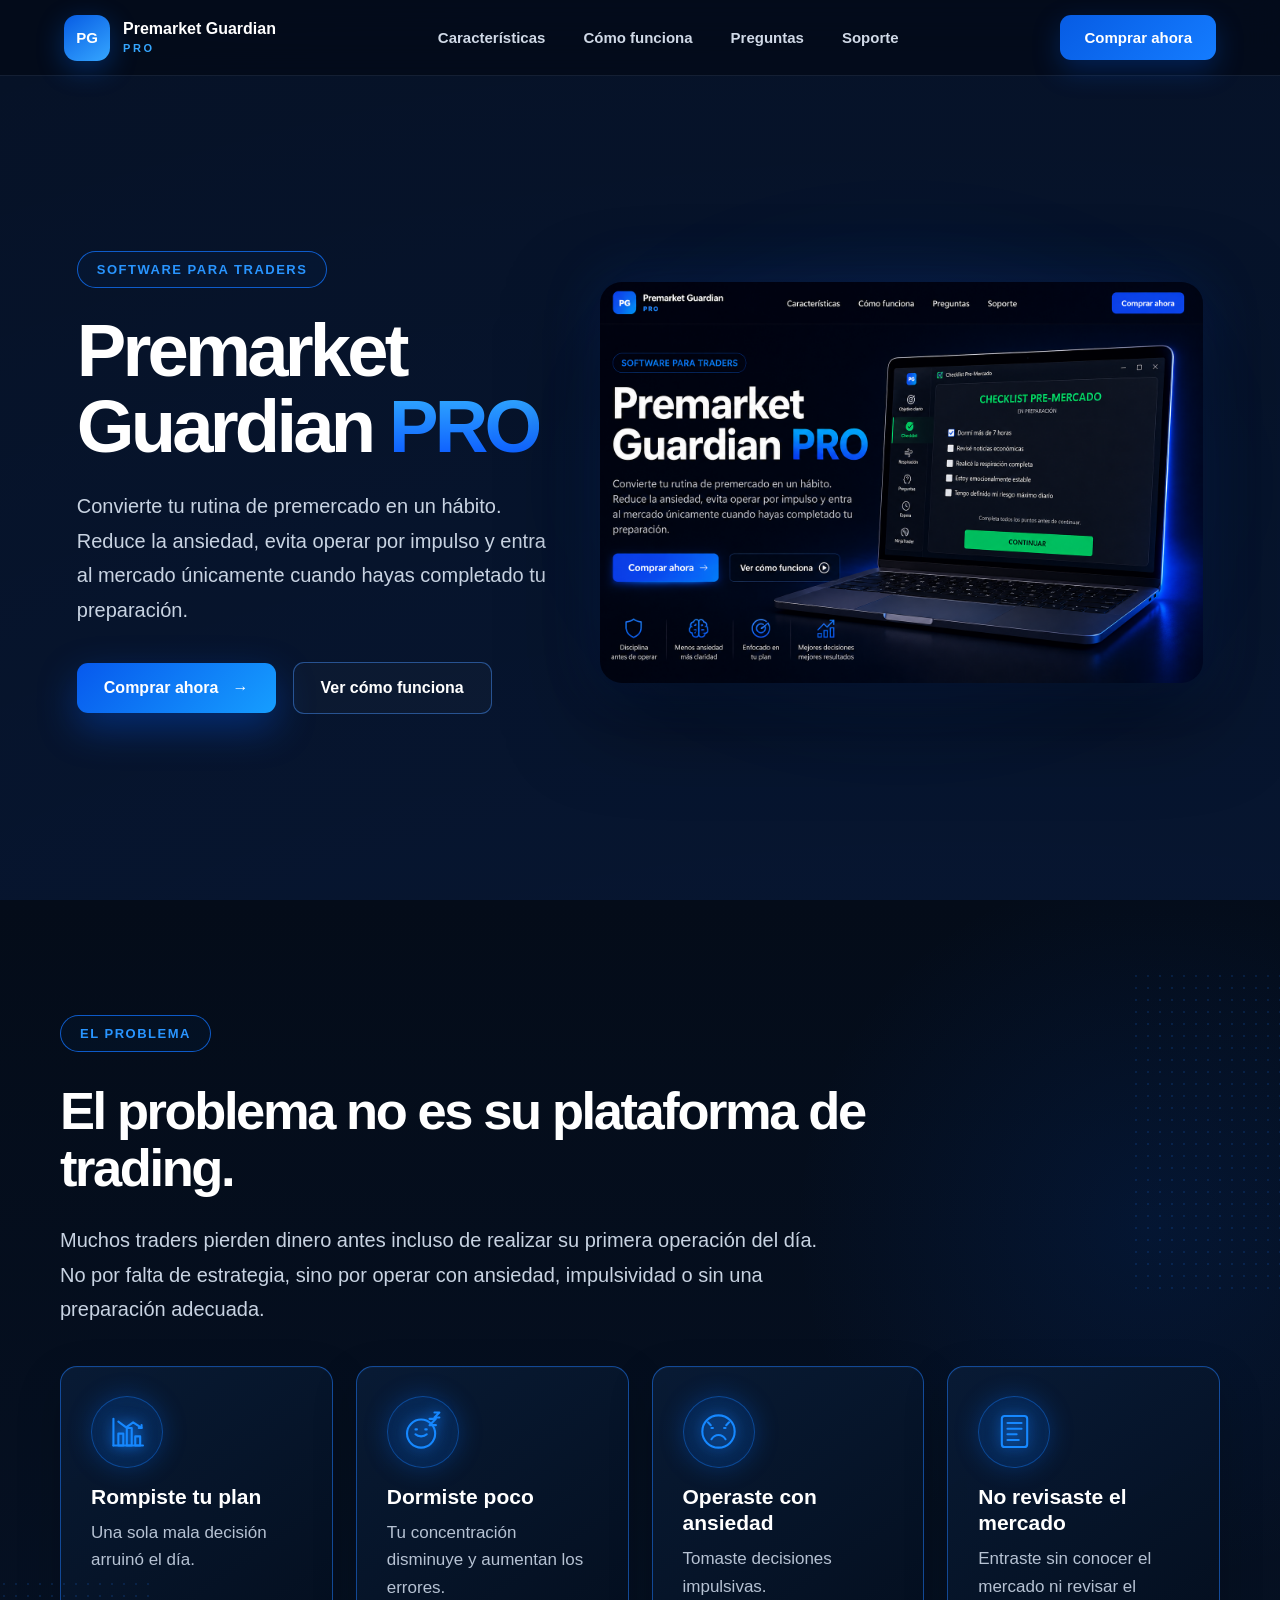
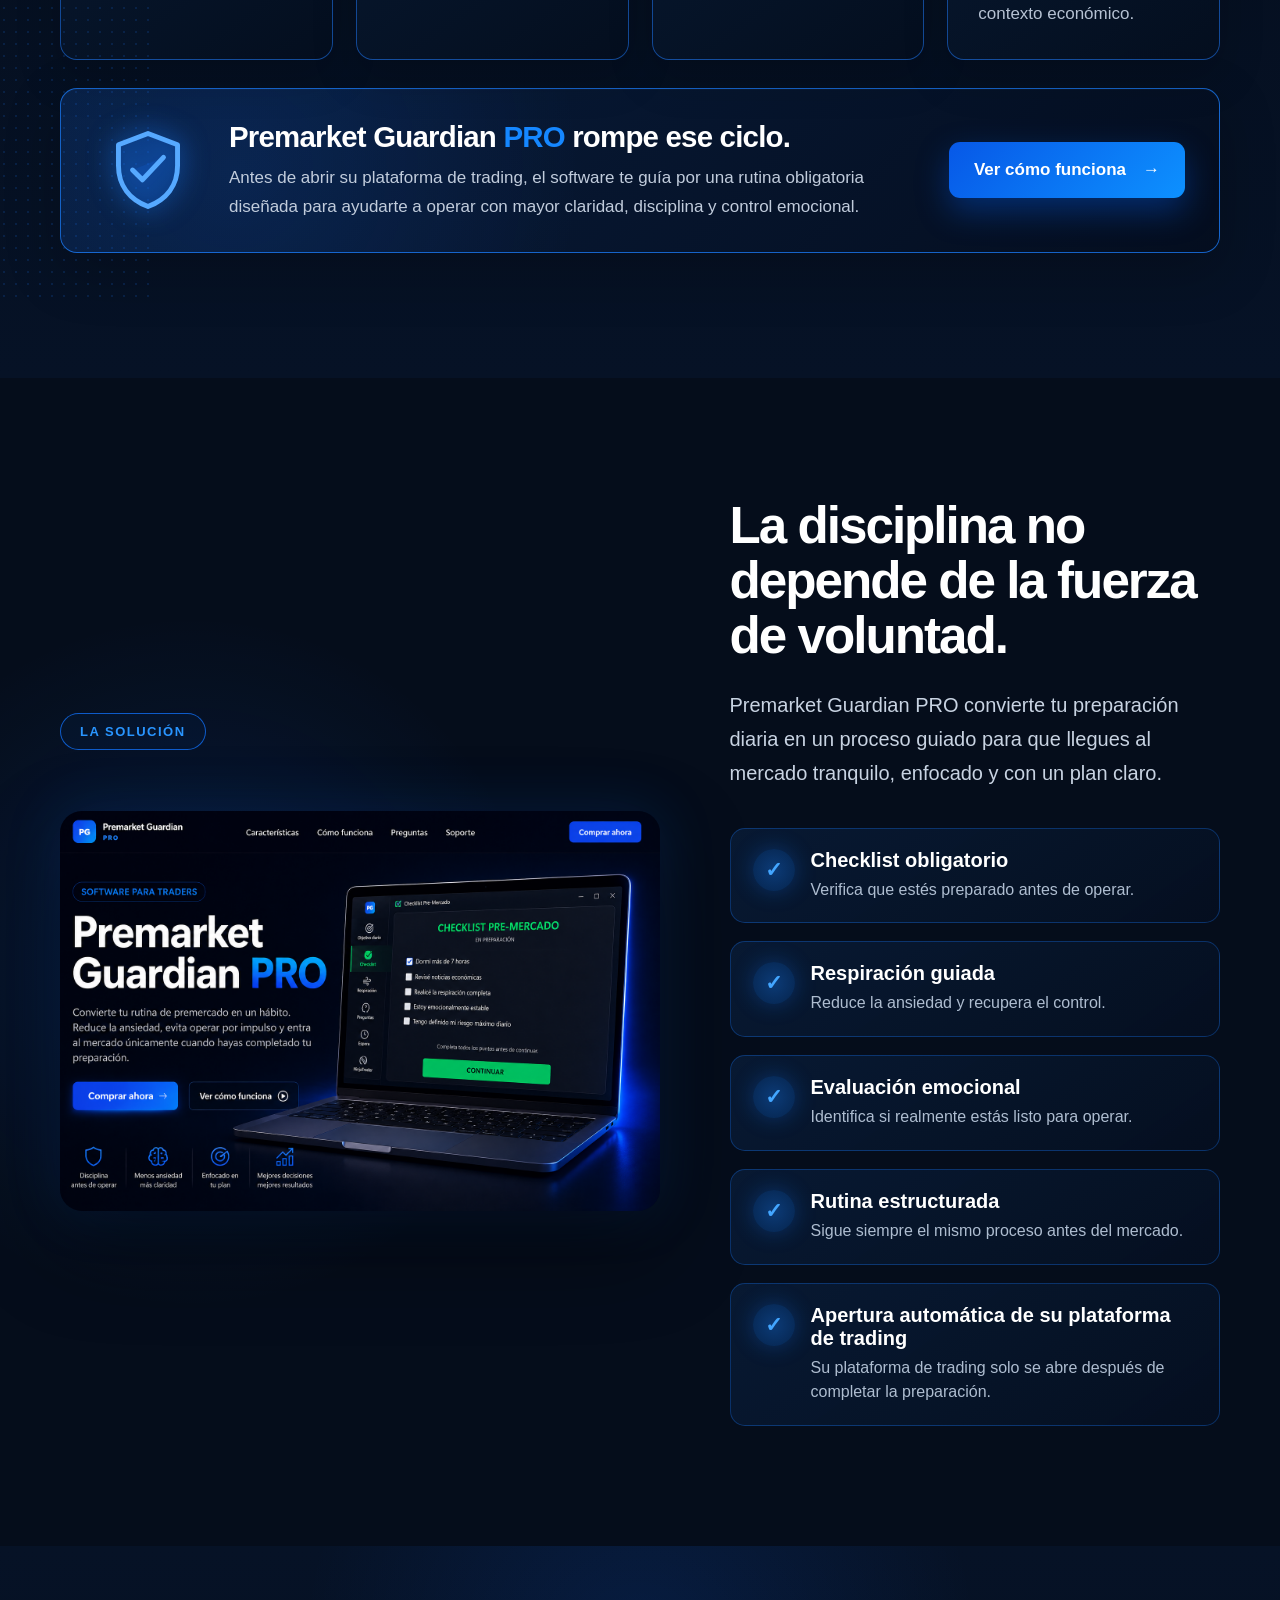
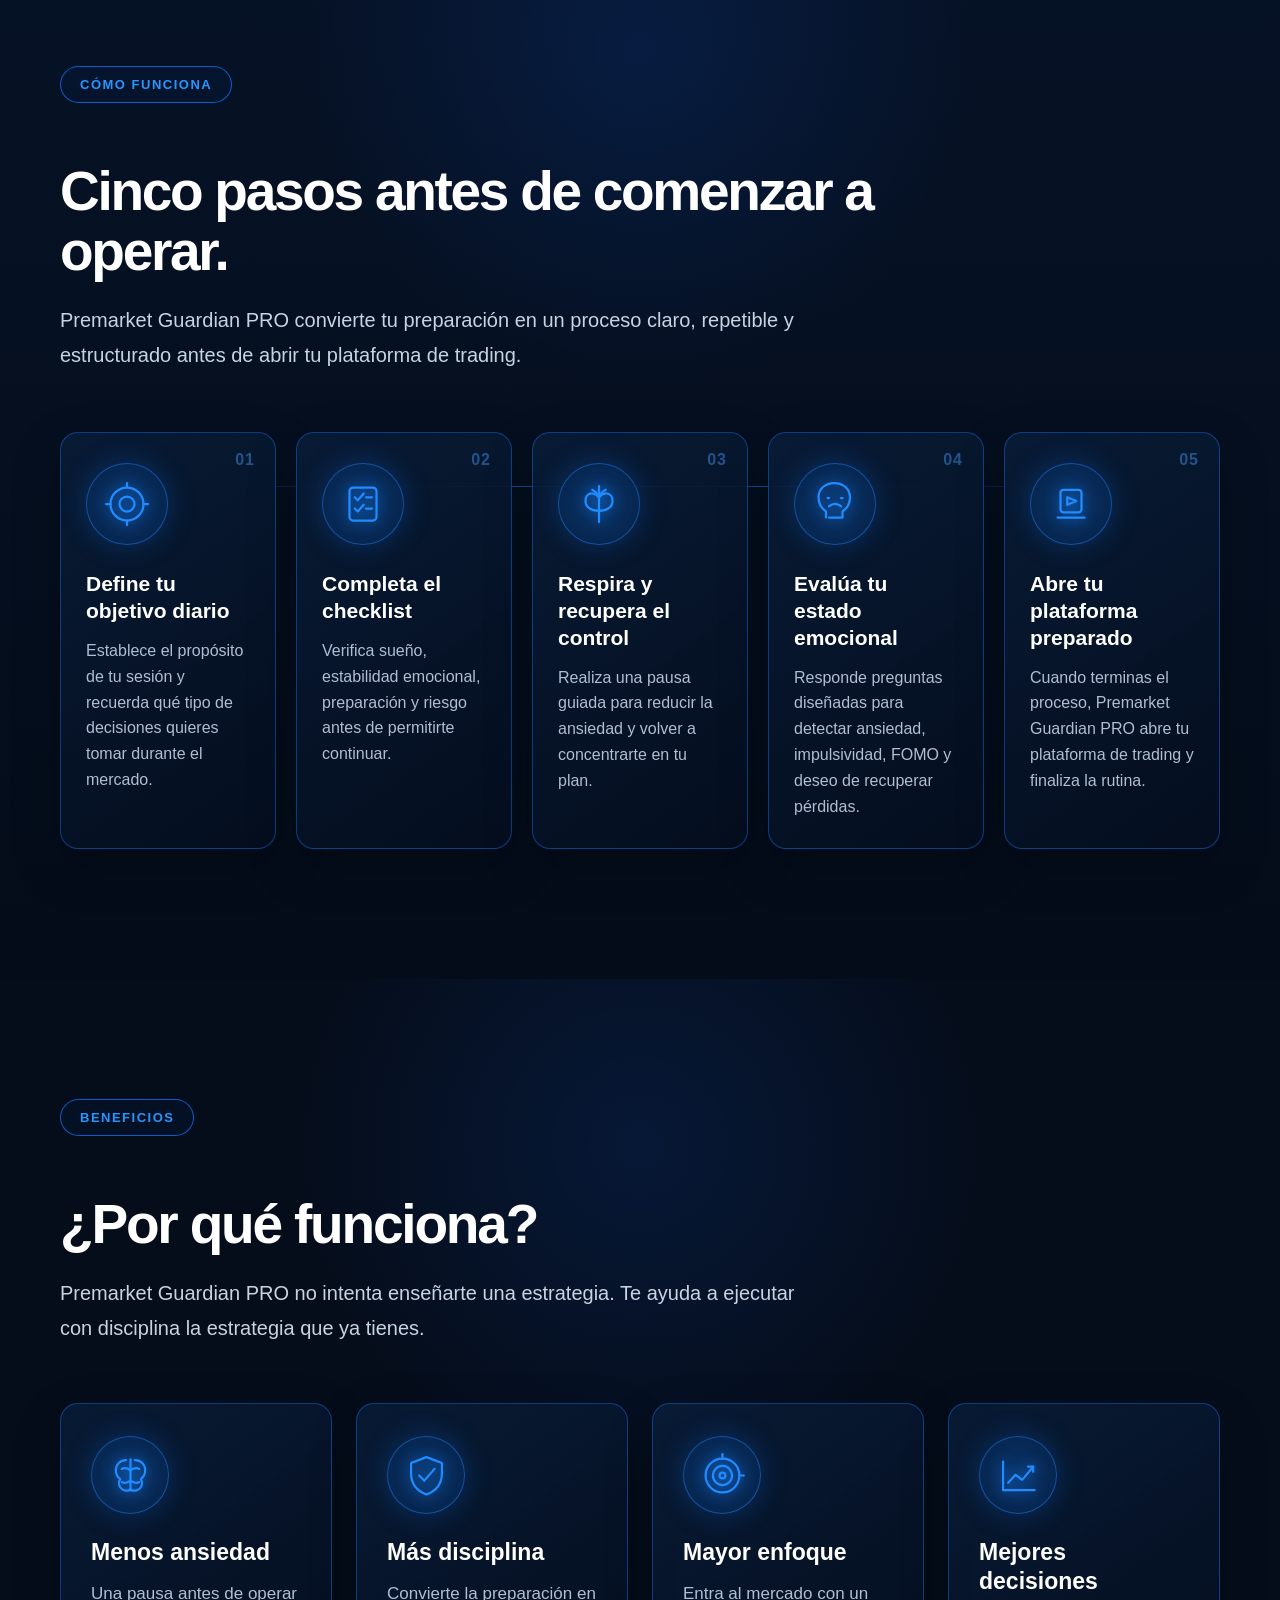
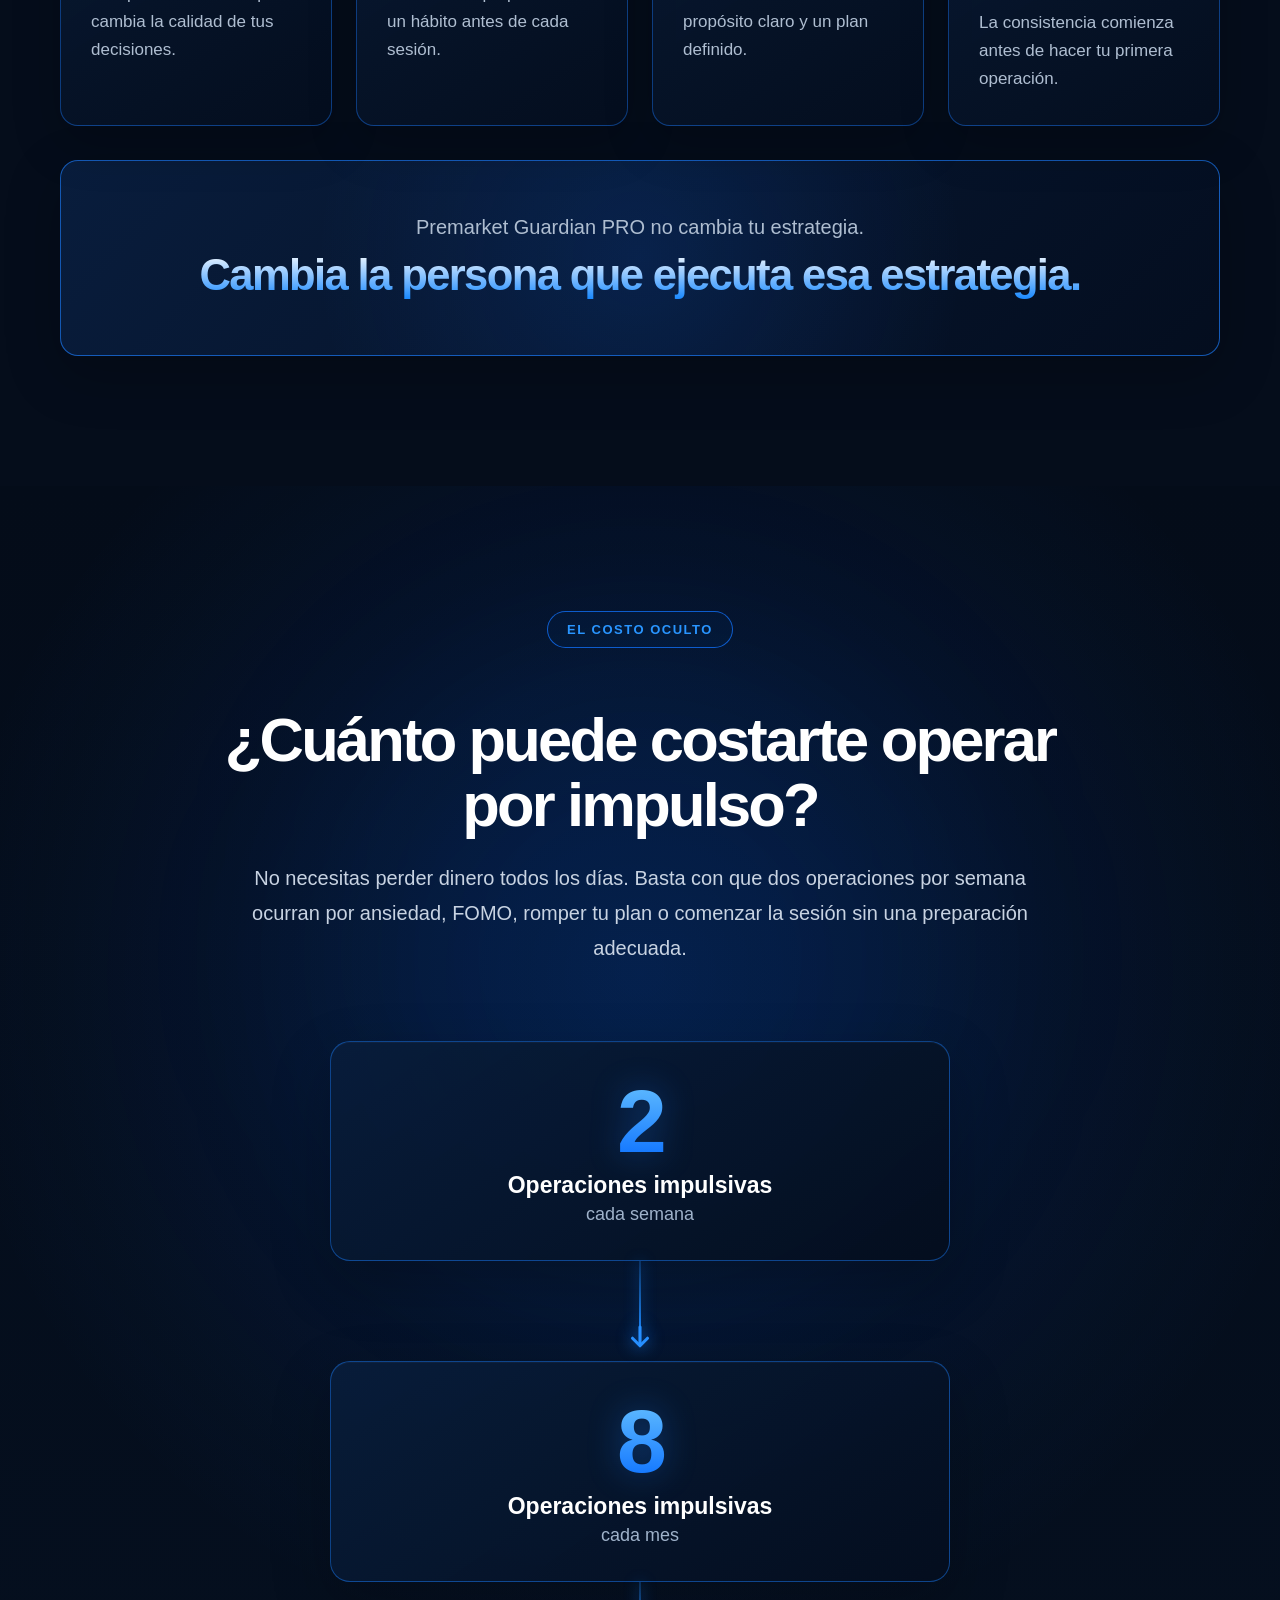
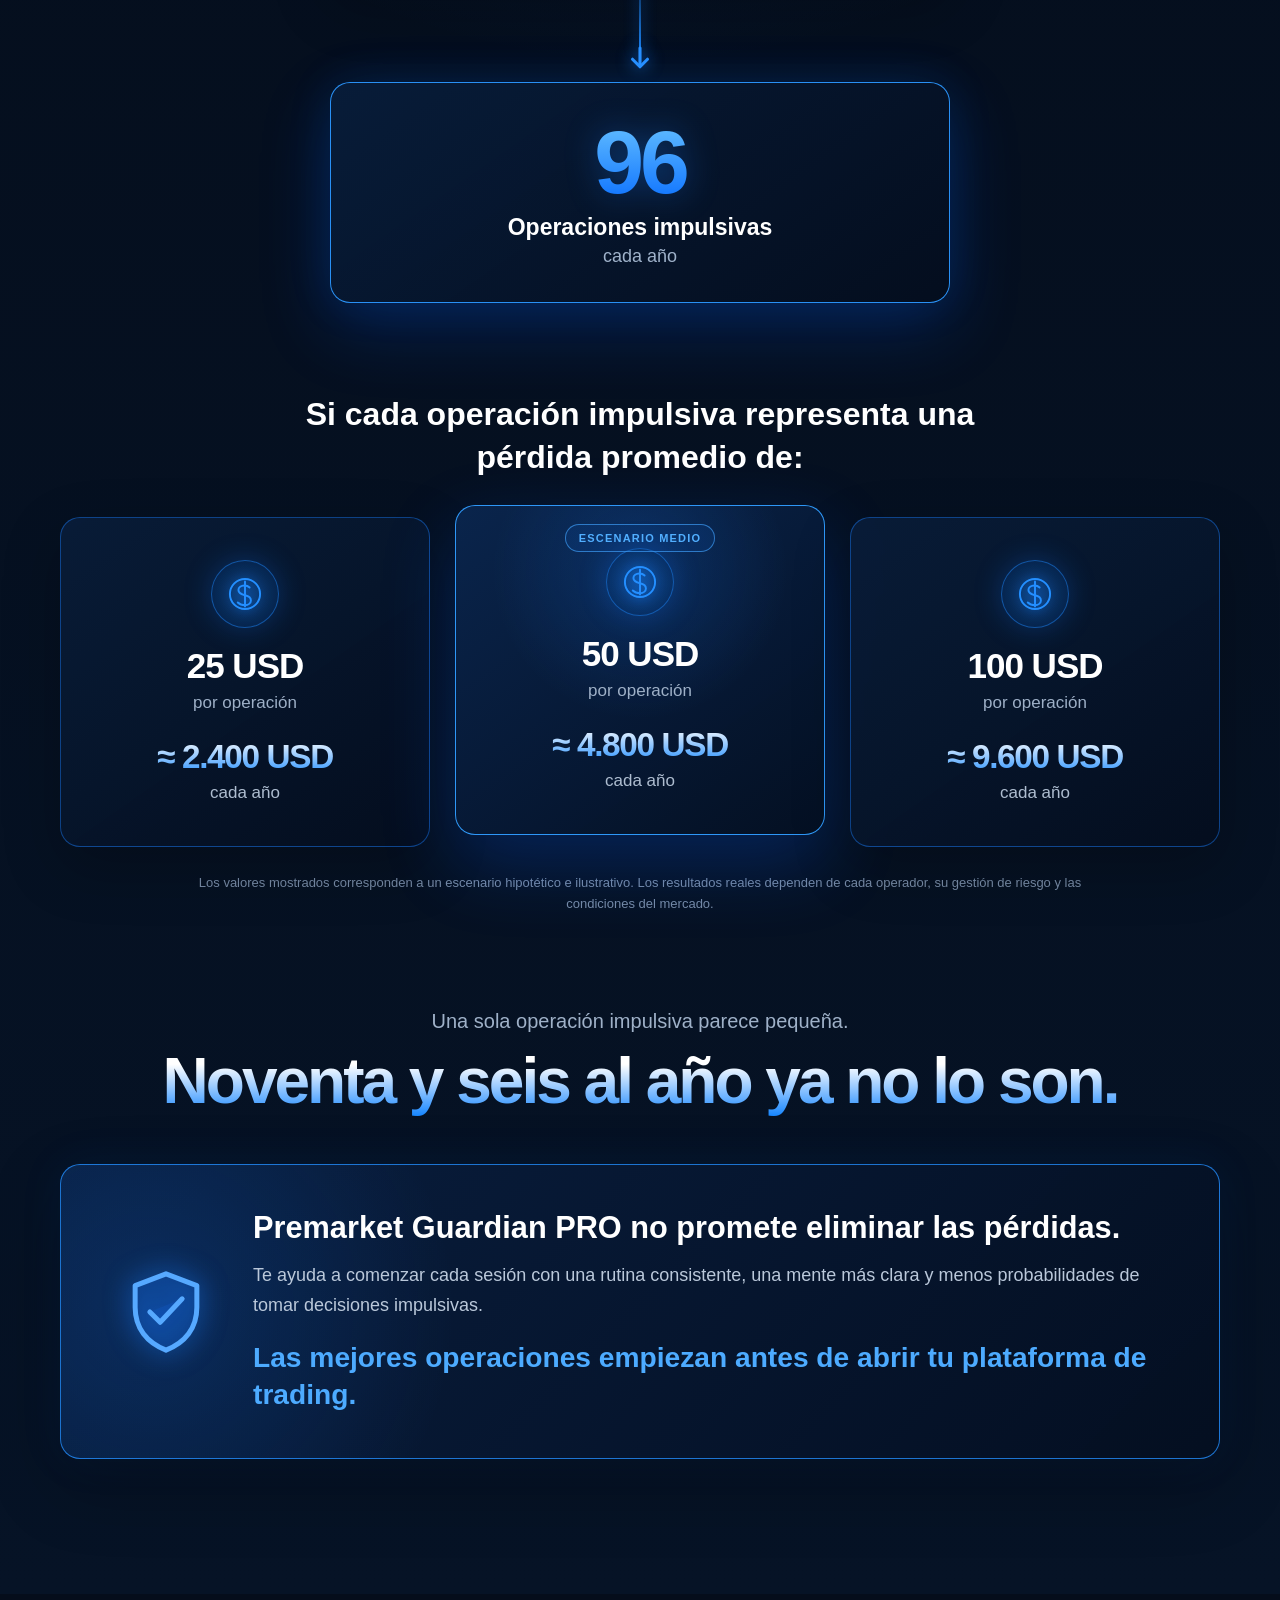
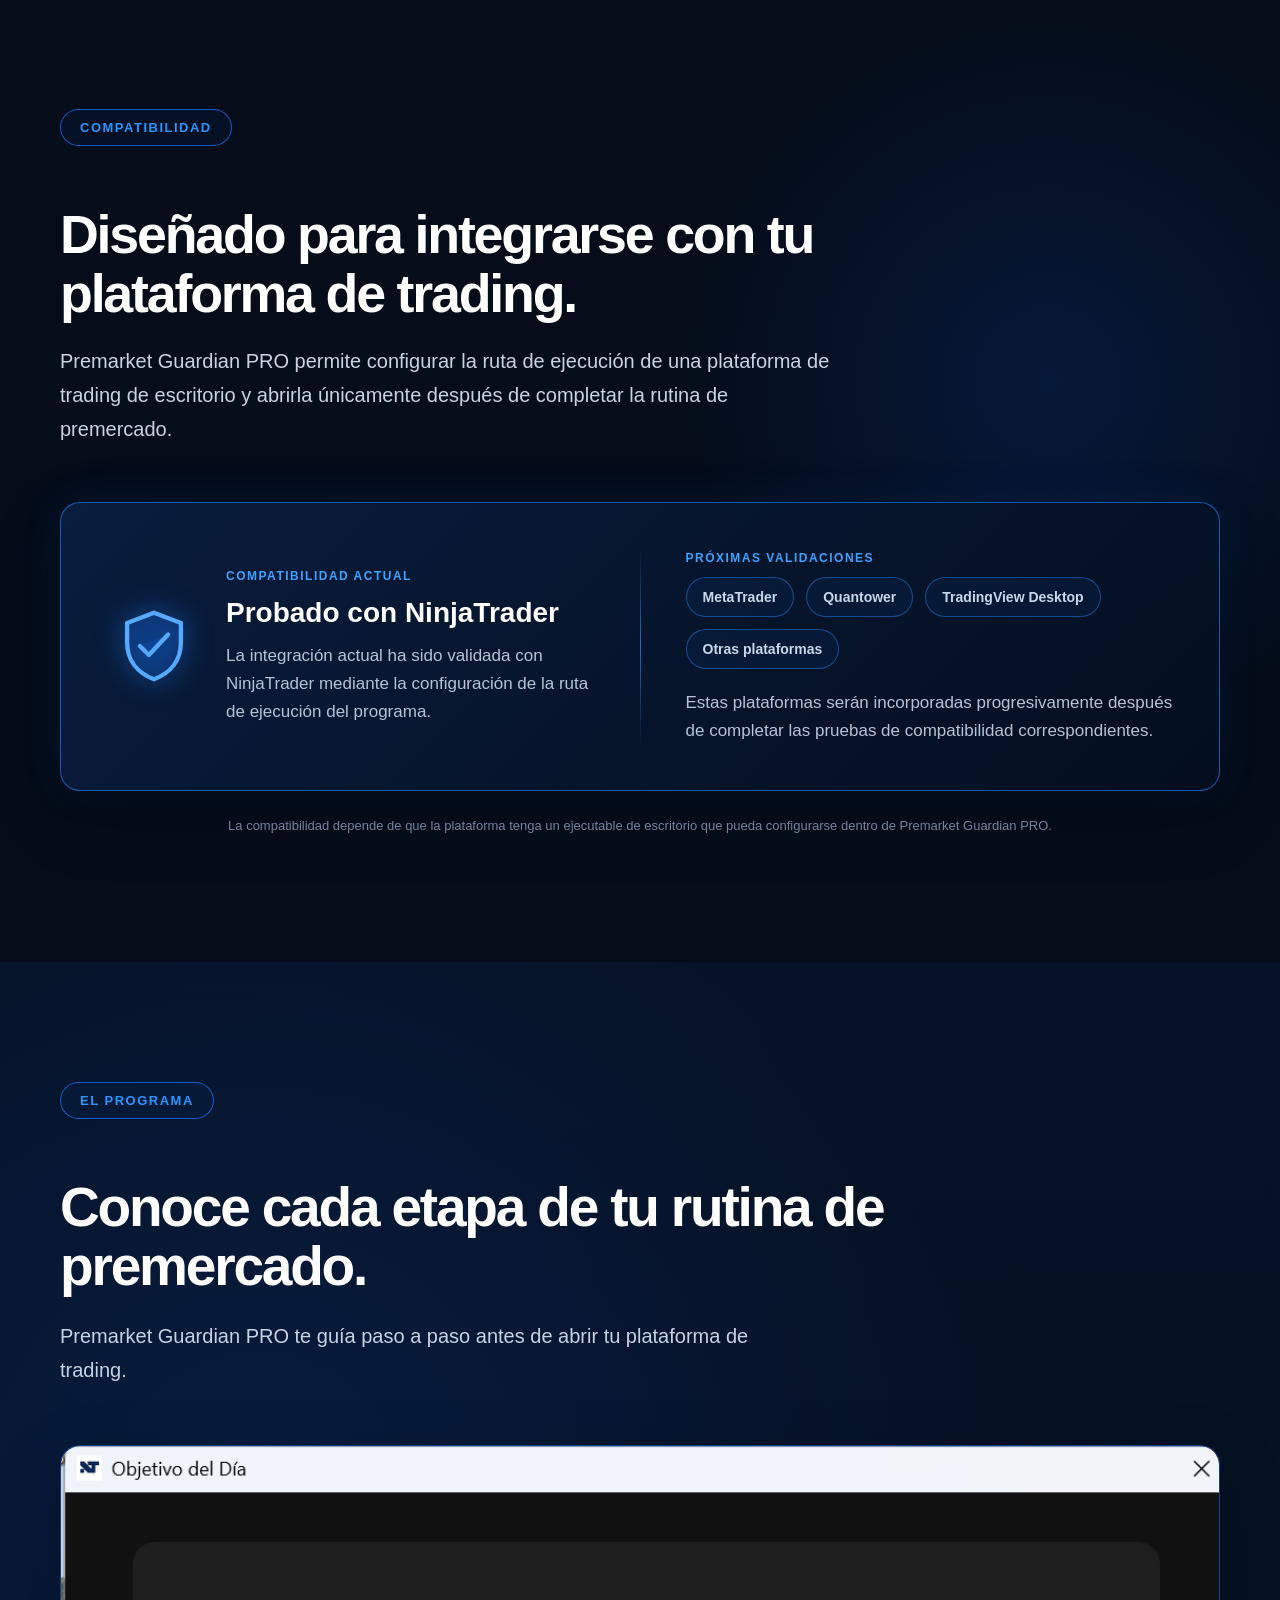
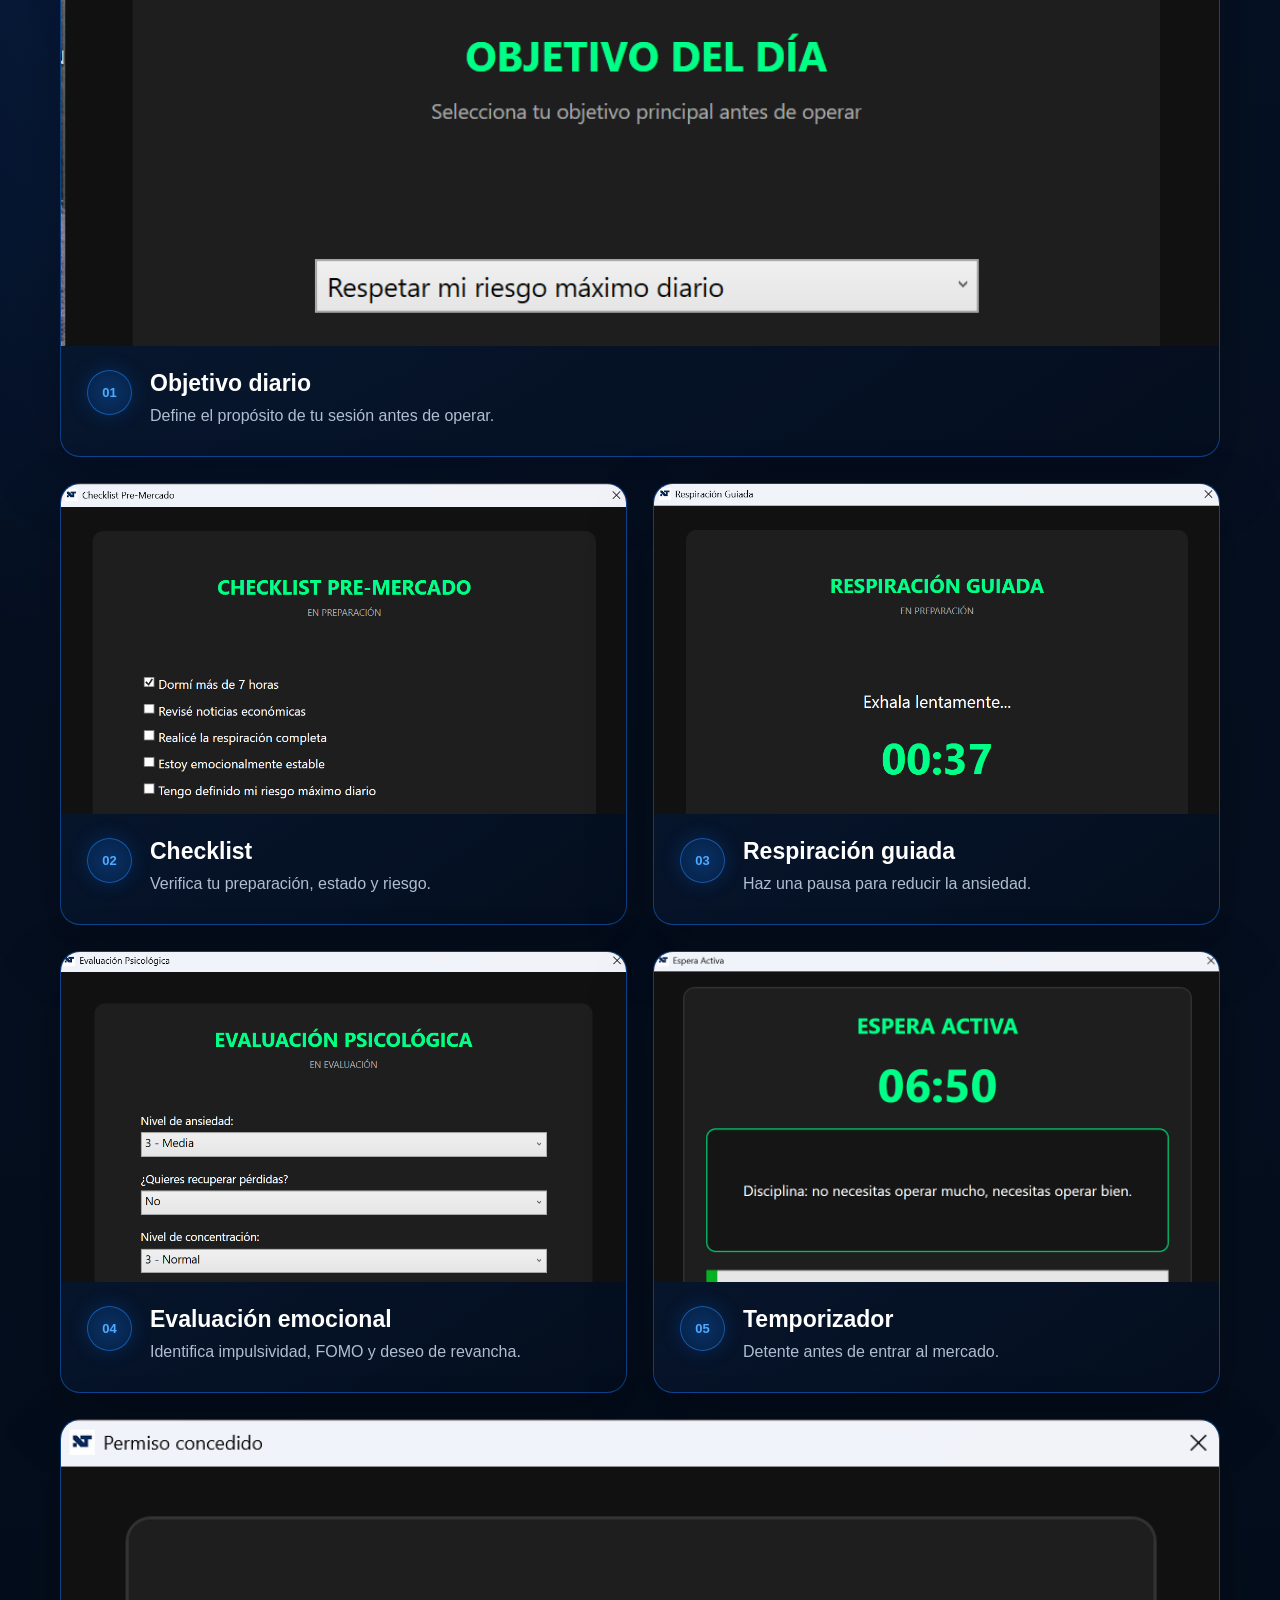
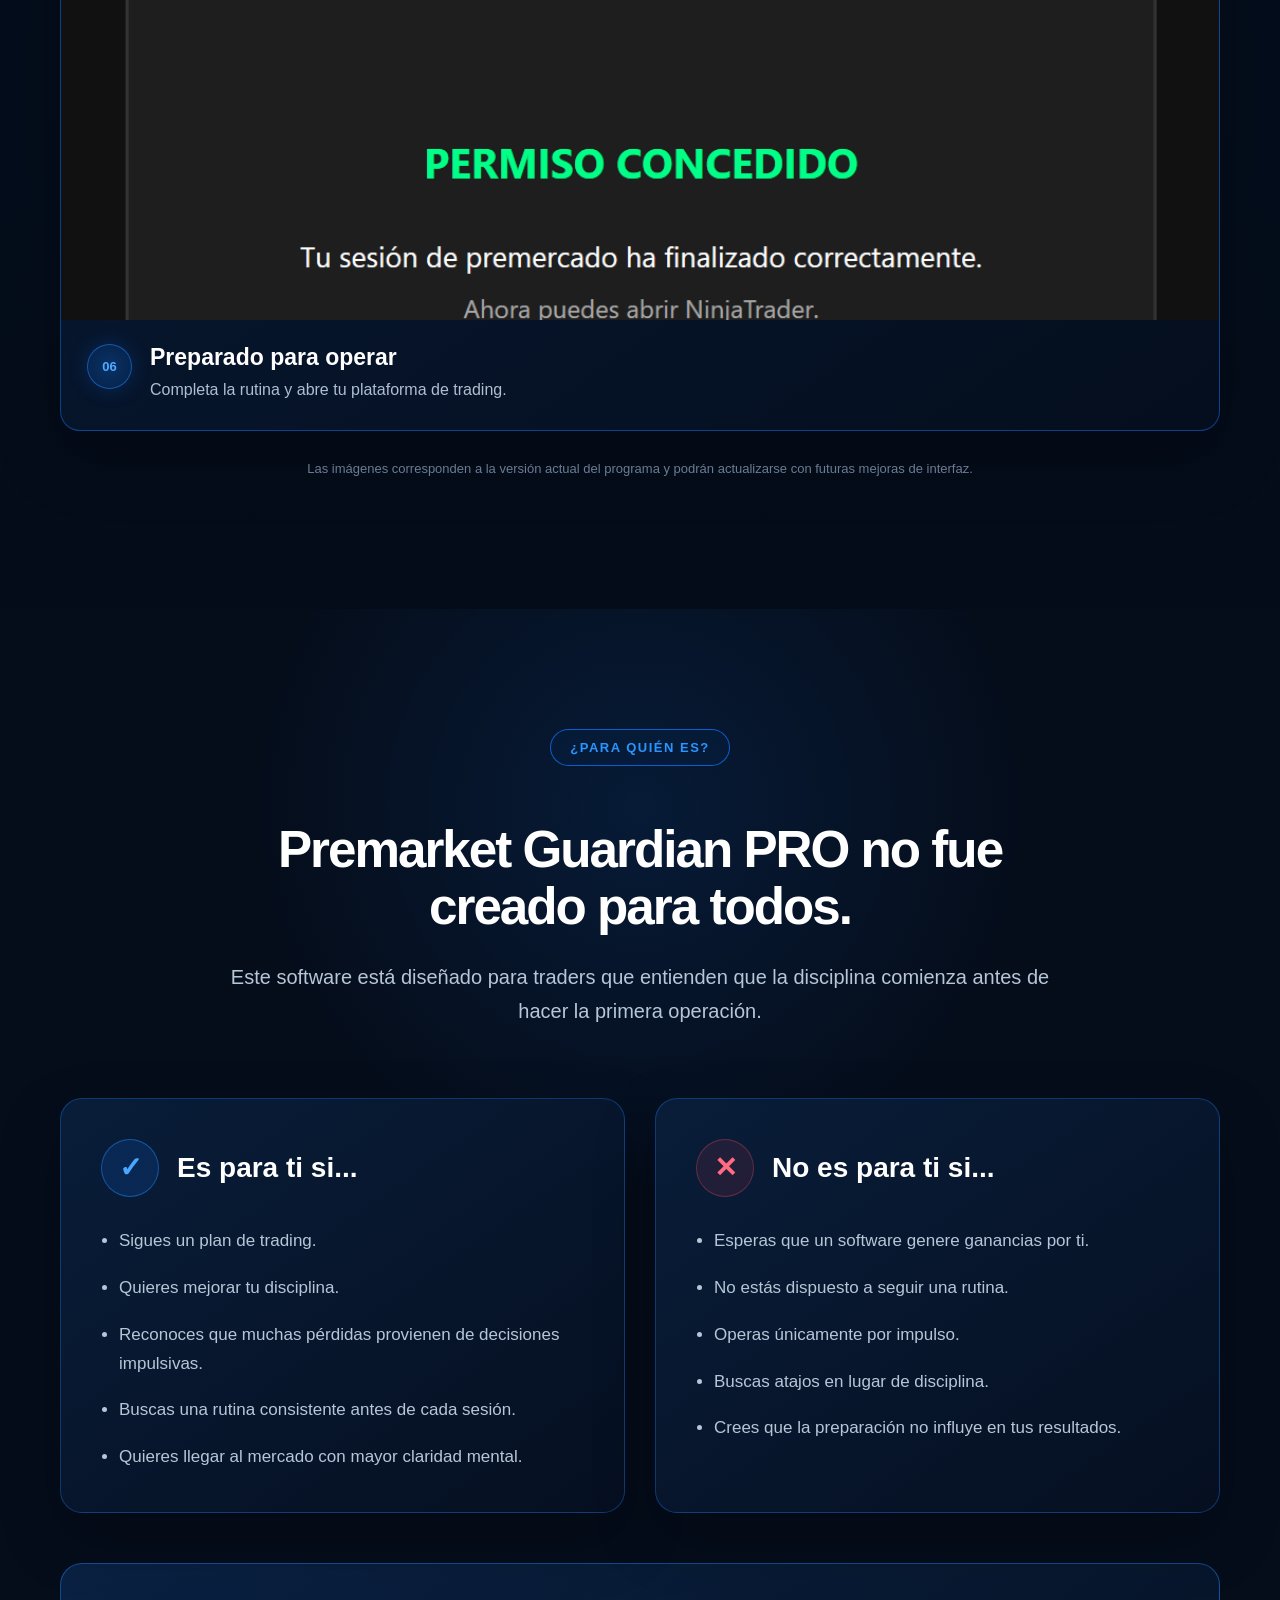
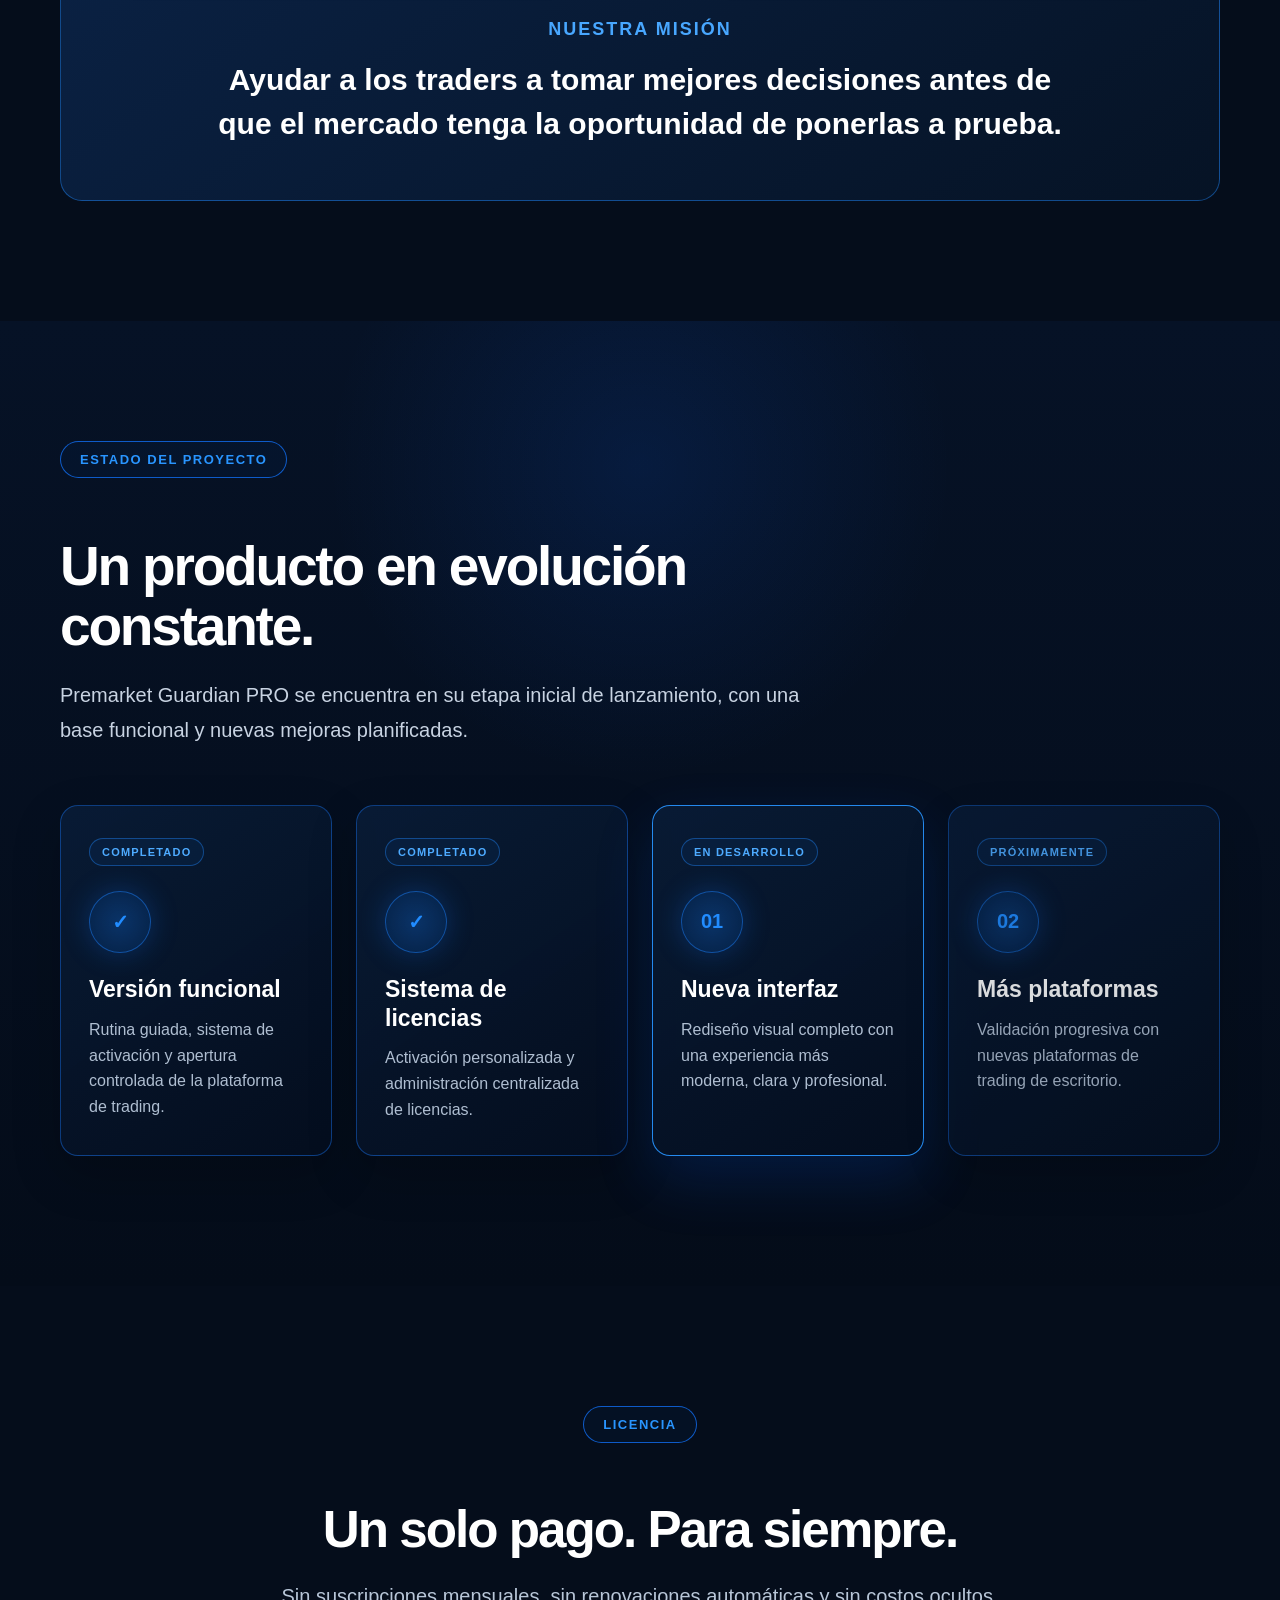
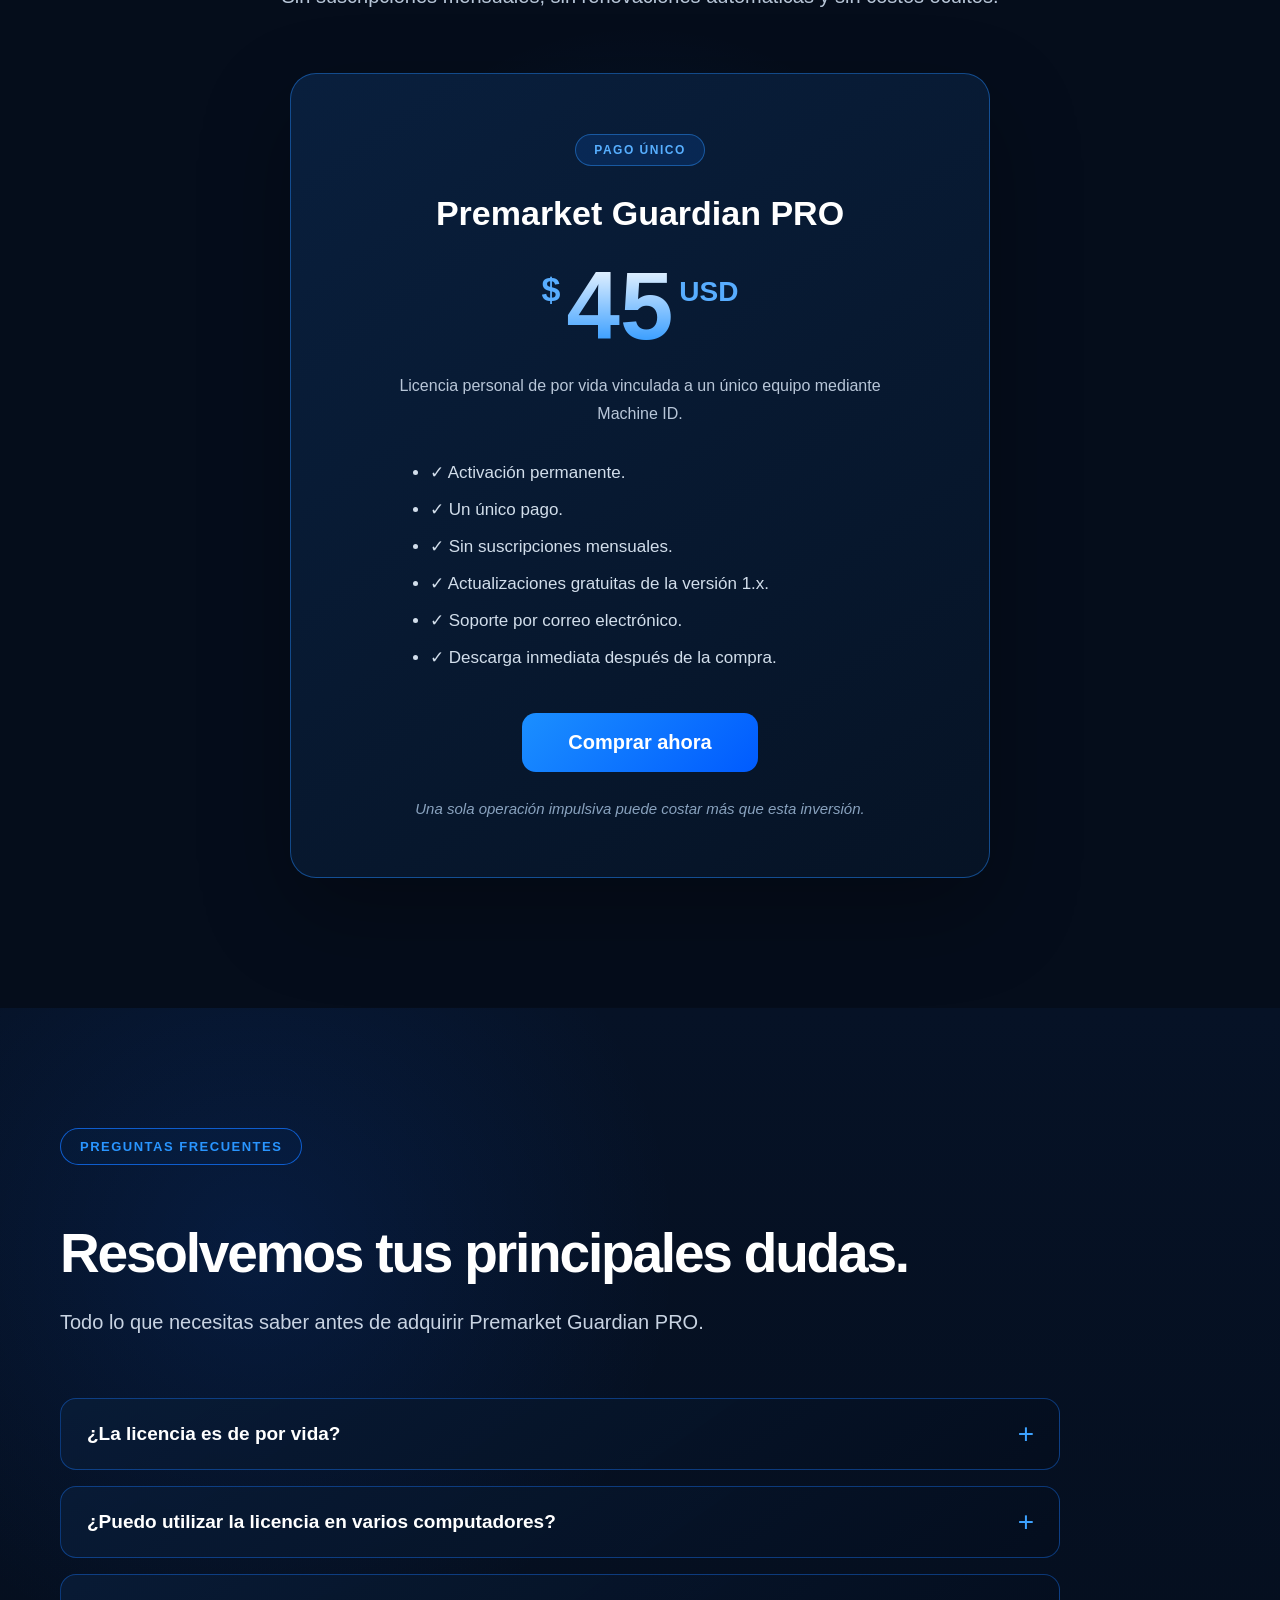
==== index.html @ 6c360a04 "Initial version of Premarket Guardian PRO website" ====
<!DOCTYPE html>
<html lang="es">

<head>
    <meta charset="UTF-8">

    <meta name="viewport"
          content="width=device-width, initial-scale=1.0">

    <meta name="description"
          content="Premarket Guardian PRO guía al trader por una rutina estructurada antes de abrir tu plataforma de trading.">

    <title>Premarket Guardian PRO</title>

    <link rel="stylesheet" href="css/style.css">
</head>

<body>

    <header class="navbar">

        <a href="#" class="brand">

            <span class="brand-icon">PG</span>

            <span class="brand-text">
                Premarket Guardian
                <strong>PRO</strong>
            </span>

        </a>

        <nav class="nav-links">

            <a href="#caracteristicas">
                Características
            </a>

            <a href="#como-funciona">
                Cómo funciona
            </a>

            <a href="#preguntas">
                Preguntas
            </a>

            <a href="#soporte">
    Soporte
</a>

        </nav>

        <a href="#comprar" class="nav-button">
            Comprar ahora
        </a>

    </header>

    <main>

        <!-- HERO PRINCIPAL -->

        <section class="hero">

            <div class="hero-content">

                <span class="tag">
                    SOFTWARE PARA TRADERS
                </span>

                <h1>
                    Premarket Guardian
                    <span>PRO</span>
                </h1>

                <p>
                    Convierte tu rutina de premercado en un hábito.
                    Reduce la ansiedad, evita operar por impulso y entra
                    al mercado únicamente cuando hayas completado tu preparación.
                </p>

                <div class="hero-buttons">

                    <a href="#comprar" class="btn">
                        Comprar ahora
                        <span aria-hidden="true">→</span>
                    </a>

                    <a href="#como-funciona" class="btn-secondary">
                        Ver cómo funciona
                    </a>

                </div>

            </div>

            <div class="hero-image">

                <img
                    src="images/hero-mockup.png"
                    alt="Premarket Guardian PRO mostrando el checklist de premercado"
                >

            </div>

        </section>


        <!-- SECCIÓN DEL PROBLEMA -->

        <section class="problem" id="caracteristicas">

            <div class="container">

                <span class="section-tag">
                    EL PROBLEMA
                </span>

                <h2>
                    El problema no es su plataforma de trading.
                </h2>

                <p class="problem-intro">
                    Muchos traders pierden dinero antes incluso de realizar
                    su primera operación del día. No por falta de estrategia,
                    sino por operar con ansiedad, impulsividad o sin una
                    preparación adecuada.
                </p>

         <div class="problem-grid">

    <!-- TARJETA 1: ROMPISTE TU PLAN -->

    <article class="problem-card">

        <div class="problem-icon">

            <svg viewBox="0 0 64 64"
                 aria-hidden="true">

                <path d="M12 52V14"></path>
                <path d="M12 52h42"></path>

                <rect x="19"
                      y="35"
                      width="7"
                      height="17">
                </rect>

                <rect x="31"
                      y="27"
                      width="7"
                      height="25">
                </rect>

                <rect x="43"
                      y="39"
                      width="7"
                      height="13">
                </rect>

                <path d="M19 18l11 8 10-7 12 8"></path>
                <path d="M48 27h4v-4"></path>

            </svg>

        </div>

        <h3>Rompiste tu plan</h3>

        <p>
            Una sola mala decisión arruinó el día.
        </p>

    </article>


    <!-- TARJETA 2: DORMISTE POCO -->

    <article class="problem-card">

        <div class="problem-icon">

            <svg viewBox="0 0 64 64"
                 aria-hidden="true">

                <circle cx="30"
                        cy="35"
                        r="20">
                </circle>

                <path d="M22 36c4 4 12 4 16 0"></path>
                <path d="M22 29h2"></path>
                <path d="M36 29h2"></path>
                <path d="M42 14h9l-9 9h9"></path>
                <path d="M49 5h7l-7 7h7"></path>

            </svg>

        </div>

        <h3>Dormiste poco</h3>

        <p>
            Tu concentración disminuye y aumentan los errores.
        </p>

    </article>


    <!-- TARJETA 3: OPERASTE CON ANSIEDAD -->

    <article class="problem-card">

        <div class="problem-icon">

            <svg viewBox="0 0 64 64"
                 aria-hidden="true">

                <circle cx="32"
                        cy="32"
                        r="23">
                </circle>

                <path d="M22 27h2"></path>
                <path d="M40 27h2"></path>
                <path d="M22 43c5-8 15-8 20 0"></path>
                <path d="M17 19l4 4"></path>
                <path d="M47 19l-4 4"></path>

            </svg>

        </div>

        <h3>Operaste con ansiedad</h3>

        <p>
            Tomaste decisiones impulsivas.
        </p>

    </article>


    <!-- TARJETA 4: NO REVISASTE EL MERCADO -->

    <article class="problem-card">

        <div class="problem-icon">

            <svg viewBox="0 0 64 64"
                 aria-hidden="true">

                <rect x="14"
                      y="10"
                      width="36"
                      height="44"
                      rx="4">
                </rect>

                <path d="M22 20h20"></path>
                <path d="M22 28h20"></path>
                <path d="M22 36h13"></path>
                <path d="M22 44h16"></path>

            </svg>

        </div>

        <h3>No revisaste el mercado</h3>

        <p>
            Entraste sin conocer el mercado ni revisar el contexto económico.
        </p>

    </article>

</div>


                <!-- CAJA DE SOLUCIÓN -->

                <div class="solution-box">

                    <div class="solution-shield">

                        <svg viewBox="0 0 64 64"
                             aria-hidden="true">

                            <path d="M32 6l21 8v15c0 14-8 24-21 29C19 53 11 43 11 29V14z">
                            </path>

                            <path d="M21 32l7 7 15-16">
                            </path>

                        </svg>

                    </div>

                    <div class="solution-content">

                        <h3>
                            Premarket Guardian
                            <span>PRO</span>
                            rompe ese ciclo.
                        </h3>

                        <p>
                            Antes de abrir su plataforma de trading, el software te guía
                            por una rutina obligatoria diseñada para ayudarte
                            a operar con mayor claridad, disciplina y control emocional.
                        </p>

                    </div>

                    <a href="#como-funciona"
                       class="solution-button">

                        Ver cómo funciona
                        <span aria-hidden="true">→</span>

                    </a>

                </div>

            </div>

        </section>
                </section>


        <!-- SECCIÓN DE LA SOLUCIÓN -->

        <section class="solution-section" id="como-funciona">

            <div class="container solution-layout">

                <div class="solution-visual">

                    <span class="section-tag">
                        LA SOLUCIÓN
                    </span>

                    <img
                        src="images/hero-mockup.png"
                        alt="Interfaz de Premarket Guardian PRO"
                    >

                </div>

                <div class="solution-details">

                    <h2>
                        La disciplina no depende de la fuerza de voluntad.
                    </h2>

                    <p class="solution-intro">
                        Premarket Guardian PRO convierte tu preparación diaria
                        en un proceso guiado para que llegues al mercado tranquilo,
                        enfocado y con un plan claro.
                    </p>

                    <div class="feature-list">

                        <article class="feature-item">

                            <div class="feature-icon">
                                ✓
                            </div>

                            <div>
                                <h3>Checklist obligatorio</h3>

                                <p>
                                    Verifica que estés preparado antes de operar.
                                </p>
                            </div>

                        </article>

                        <article class="feature-item">

                            <div class="feature-icon">
                                ✓
                            </div>

                            <div>
                                <h3>Respiración guiada</h3>

                                <p>
                                    Reduce la ansiedad y recupera el control.
                                </p>
                            </div>

                        </article>

                        <article class="feature-item">

                            <div class="feature-icon">
                                ✓
                            </div>

                            <div>
                                <h3>Evaluación emocional</h3>

                                <p>
                                    Identifica si realmente estás listo para operar.
                                </p>
                            </div>

                        </article>

                        <article class="feature-item">

                            <div class="feature-icon">
                                ✓
                            </div>

                            <div>
                                <h3>Rutina estructurada</h3>

                                <p>
                                    Sigue siempre el mismo proceso antes del mercado.
                                </p>
                            </div>

                        </article>

                        <article class="feature-item">

                            <div class="feature-icon">
                                ✓
                            </div>

                            <div>
                                <h3>Apertura automática de su plataforma de trading</h3>

                                <p>
                                    Su plataforma de trading solo se abre después de completar la preparación.
                                </p>
                            </div>

                        </article>

                    </div>

                </div>

            </div>

        </section>
<!-- CÓMO FUNCIONA -->

<section class="process-section" id="como-funciona">

    <div class="container">

        <div class="process-heading">

            <span class="section-tag">
                CÓMO FUNCIONA
            </span>

            <h2>
                Cinco pasos antes de comenzar a operar.
            </h2>

            <p>
                Premarket Guardian PRO convierte tu preparación en un proceso
                claro, repetible y estructurado antes de abrir tu plataforma de trading.
            </p>

        </div>

        <div class="process-grid">

            <article class="process-card">

                <div class="process-number">01</div>

                <div class="process-icon">

                    <svg viewBox="0 0 64 64" aria-hidden="true">
                        <circle cx="32" cy="32" r="22"></circle>
                        <circle cx="32" cy="32" r="10"></circle>
                        <path d="M32 10V4"></path>
                        <path d="M54 32h6"></path>
                        <path d="M32 54v6"></path>
                        <path d="M10 32H4"></path>
                    </svg>

                </div>

                <h3>Define tu objetivo diario</h3>

                <p>
                    Establece el propósito de tu sesión y recuerda qué tipo de
                    decisiones quieres tomar durante el mercado.
                </p>

            </article>

            <article class="process-card">

                <div class="process-number">02</div>

                <div class="process-icon">

                    <svg viewBox="0 0 64 64" aria-hidden="true">
                        <rect x="14" y="10" width="36" height="44" rx="5"></rect>
                        <path d="M21 23l4 4 8-9"></path>
                        <path d="M36 23h8"></path>
                        <path d="M21 38l4 4 8-9"></path>
                        <path d="M36 38h8"></path>
                    </svg>

                </div>

                <h3>Completa el checklist</h3>

                <p>
                    Verifica sueño, estabilidad emocional, preparación y riesgo
                    antes de permitirte continuar.
                </p>

            </article>

            <article class="process-card">

                <div class="process-number">03</div>

                <div class="process-icon">

                    <svg viewBox="0 0 64 64" aria-hidden="true">
                        <path d="M32 8v48"></path>
                        <path d="M32 23c-9-9-18-5-18 5 0 8 7 13 18 13"></path>
                        <path d="M32 23c9-9 18-5 18 5 0 8-7 13-18 13"></path>
                        <path d="M23 13c4 2 7 5 9 10"></path>
                        <path d="M41 13c-4 2-7 5-9 10"></path>
                    </svg>

                </div>

                <h3>Respira y recupera el control</h3>

                <p>
                    Realiza una pausa guiada para reducir la ansiedad y volver
                    a concentrarte en tu plan.
                </p>

            </article>

            <article class="process-card">

                <div class="process-number">04</div>

                <div class="process-icon">

                    <svg viewBox="0 0 64 64" aria-hidden="true">
                        <path d="M20 50v-8c-6-4-10-11-10-19 0-11 9-19 21-19s21 8 21 19c0 8-4 15-10 19v8"></path>
                        <path d="M24 50h16"></path>
                        <path d="M22 24h2"></path>
                        <path d="M40 24h2"></path>
                        <path d="M24 35c5-4 11-4 16 0"></path>
                    </svg>

                </div>

                <h3>Evalúa tu estado emocional</h3>

                <p>
                    Responde preguntas diseñadas para detectar ansiedad,
                    impulsividad, FOMO y deseo de recuperar pérdidas.
                </p>

            </article>

            <article class="process-card">

                <div class="process-number">05</div>

                <div class="process-icon">

                    <svg viewBox="0 0 64 64" aria-hidden="true">
                        <path d="M14 50h36"></path>
                        <rect x="18" y="13" width="28" height="30" rx="4"></rect>
                        <path d="M27 23l12 5-12 5z"></path>
                    </svg>

                </div>

                <h3>Abre tu plataforma preparado</h3>

                <p>
                    Cuando terminas el proceso, Premarket Guardian PRO abre
                    tu plataforma de trading y finaliza la rutina.
                </p>

            </article>

        </div>

    </div>

</section>
<!-- BENEFICIOS -->

<section class="benefits-section">

    <div class="container">

        <div class="benefits-header">

            <span class="section-tag">
                BENEFICIOS
            </span>

            <h2>
                ¿Por qué funciona?
            </h2>

            <p>
                Premarket Guardian PRO no intenta enseñarte una estrategia.
                Te ayuda a ejecutar con disciplina la estrategia que ya tienes.
            </p>

        </div>

        <div class="benefits-grid">

            <article class="benefit-card">

                <div class="benefit-icon">

                    <svg viewBox="0 0 64 64" aria-hidden="true">
                        <path d="M26 11c-8 0-14 6-14 14 0 5 2 9 6 12-2 3-2 8 0 11 3 5 10 6 15 3"></path>
                        <path d="M38 11c8 0 14 6 14 14 0 5-2 9-6 12 2 3 2 8 0 11-3 5-10 6-15 3"></path>
                        <path d="M32 10v42"></path>
                        <path d="M20 23c4-2 8-1 12 2"></path>
                        <path d="M44 23c-4-2-8-1-12 2"></path>
                        <path d="M20 41c4 2 8 1 12-2"></path>
                        <path d="M44 41c-4 2-8 1-12-2"></path>
                    </svg>

                </div>

                <h3>Menos ansiedad</h3>

                <p>
                    Una pausa antes de operar cambia la calidad de tus decisiones.
                </p>

            </article>

            <article class="benefit-card">

                <div class="benefit-icon">

                    <svg viewBox="0 0 64 64" aria-hidden="true">
                        <path d="M32 7l21 8v14c0 14-8 24-21 29C19 53 11 43 11 29V15z"></path>
                        <path d="M22 32l7 7 14-16"></path>
                    </svg>

                </div>

                <h3>Más disciplina</h3>

                <p>
                    Convierte la preparación en un hábito antes de cada sesión.
                </p>

            </article>

            <article class="benefit-card">

                <div class="benefit-icon">

                    <svg viewBox="0 0 64 64" aria-hidden="true">
                        <circle cx="32" cy="32" r="23"></circle>
                        <circle cx="32" cy="32" r="13"></circle>
                        <circle cx="32" cy="32" r="4"></circle>
                        <path d="M32 9V3"></path>
                        <path d="M55 32h6"></path>
                    </svg>

                </div>

                <h3>Mayor enfoque</h3>

                <p>
                    Entra al mercado con un propósito claro y un plan definido.
                </p>

            </article>

            <article class="benefit-card">

                <div class="benefit-icon">

                    <svg viewBox="0 0 64 64" aria-hidden="true">
                        <path d="M11 52V13"></path>
                        <path d="M11 52h43"></path>
                        <path d="M18 42l10-11 9 7 15-18"></path>
                        <path d="M45 20h7v7"></path>
                    </svg>

                </div>

                <h3>Mejores decisiones</h3>

                <p>
                    La consistencia comienza antes de hacer tu primera operación.
                </p>

            </article>

        </div>

        <div class="benefits-quote">

            <p>
                Premarket Guardian PRO no cambia tu estrategia.
            </p>

            <h2>
                Cambia la persona que ejecuta esa estrategia.
            </h2>

        </div>

    </div>

</section>
<!-- COSTO DE OPERAR SIN RUTINA -->

<section class="cost-section" id="costo-rutina">

    <div class="container">

        <div class="cost-header">

            <span class="section-tag">
                EL COSTO OCULTO
            </span>

            <h2>
                ¿Cuánto puede costarte operar por impulso?
            </h2>

            <p>
                No necesitas perder dinero todos los días. Basta con que
                dos operaciones por semana ocurran por ansiedad, FOMO,
                romper tu plan o comenzar la sesión sin una preparación adecuada.
            </p>

        </div>

        <div class="cost-timeline">

            <article class="cost-step">

                <div class="cost-number">
                    2
                </div>

                <h3>
                    Operaciones impulsivas
                </h3>

                <p>
                    cada semana
                </p>

            </article>

            <div class="cost-arrow" aria-hidden="true">
                <span></span>
                <svg viewBox="0 0 24 24">
                    <path d="M12 4v14"></path>
                    <path d="M6 13l6 6 6-6"></path>
                </svg>
            </div>

            <article class="cost-step">

                <div class="cost-number">
                    8
                </div>

                <h3>
                    Operaciones impulsivas
                </h3>

                <p>
                    cada mes
                </p>

            </article>

            <div class="cost-arrow" aria-hidden="true">
                <span></span>
                <svg viewBox="0 0 24 24">
                    <path d="M12 4v14"></path>
                    <path d="M6 13l6 6 6-6"></path>
                </svg>
            </div>

            <article class="cost-step cost-step-highlight">

                <div class="cost-number">
                    96
                </div>

                <h3>
                    Operaciones impulsivas
                </h3>

                <p>
                    cada año
                </p>

            </article>

        </div>

        <div class="cost-scenarios-header">

            <h3>
                Si cada operación impulsiva representa una pérdida promedio de:
            </h3>

        </div>

        <div class="cost-scenarios">

            <article class="cost-card">

                <div class="cost-card-icon">

                    <svg viewBox="0 0 64 64" aria-hidden="true">
                        <circle cx="32" cy="32" r="23"></circle>
                        <path d="M39 22c-2-2-5-3-8-3-5 0-9 3-9 7 0 5 4 6 10 8 5 1 9 3 9 8 0 4-4 7-9 7-4 0-8-1-11-4"></path>
                        <path d="M32 13v38"></path>
                    </svg>

                </div>

                <span class="cost-per-operation">
                    25 USD
                </span>

                <p>
                    por operación
                </p>

                <div class="cost-total">
                    ≈ 2.400 USD
                </div>

                <span class="cost-period">
                    cada año
                </span>

            </article>

            <article class="cost-card cost-card-featured">

                <div class="cost-card-label">
                    ESCENARIO MEDIO
                </div>

                <div class="cost-card-icon">

                    <svg viewBox="0 0 64 64" aria-hidden="true">
                        <circle cx="32" cy="32" r="23"></circle>
                        <path d="M39 22c-2-2-5-3-8-3-5 0-9 3-9 7 0 5 4 6 10 8 5 1 9 3 9 8 0 4-4 7-9 7-4 0-8-1-11-4"></path>
                        <path d="M32 13v38"></path>
                    </svg>

                </div>

                <span class="cost-per-operation">
                    50 USD
                </span>

                <p>
                    por operación
                </p>

                <div class="cost-total">
                    ≈ 4.800 USD
                </div>

                <span class="cost-period">
                    cada año
                </span>

            </article>

            <article class="cost-card">

                <div class="cost-card-icon">

                    <svg viewBox="0 0 64 64" aria-hidden="true">
                        <circle cx="32" cy="32" r="23"></circle>
                        <path d="M39 22c-2-2-5-3-8-3-5 0-9 3-9 7 0 5 4 6 10 8 5 1 9 3 9 8 0 4-4 7-9 7-4 0-8-1-11-4"></path>
                        <path d="M32 13v38"></path>
                    </svg>

                </div>

                <span class="cost-per-operation">
                    100 USD
                </span>

                <p>
                    por operación
                </p>

                <div class="cost-total">
                    ≈ 9.600 USD
                </div>

                <span class="cost-period">
                    cada año
                </span>

            </article>

        </div>

        <p class="cost-disclaimer">
            Los valores mostrados corresponden a un escenario hipotético e
            ilustrativo. Los resultados reales dependen de cada operador,
            su gestión de riesgo y las condiciones del mercado.
        </p>

        <div class="cost-impact">

            <p>
                Una sola operación impulsiva parece pequeña.
            </p>

            <h2>
                Noventa y seis al año ya no lo son.
            </h2>

        </div>

        <div class="cost-message">

            <div class="cost-message-icon">

                <svg viewBox="0 0 64 64" aria-hidden="true">
                    <path d="M32 6l21 8v15c0 14-8 24-21 29C19 53 11 43 11 29V14z"></path>
                    <path d="M21 32l7 7 15-16"></path>
                </svg>

            </div>

            <div class="cost-message-content">

                <h3>
                    Premarket Guardian PRO no promete eliminar las pérdidas.
                </h3>

                <p>
                    Te ayuda a comenzar cada sesión con una rutina consistente,
                    una mente más clara y menos probabilidades de tomar
                    decisiones impulsivas.
                </p>

                <strong>
                    Las mejores operaciones empiezan antes de abrir tu plataforma de trading.
                </strong>

            </div>

        </div>

    </div>

</section>
<!-- COMPATIBILIDAD -->

<section class="compatibility-section" id="compatibilidad">

    <div class="container">

        <div class="compatibility-header">

            <span class="section-tag">
                COMPATIBILIDAD
            </span>

            <h2>
                Diseñado para integrarse con tu plataforma de trading.
            </h2>

            <p>
                Premarket Guardian PRO permite configurar la ruta de ejecución
                de una plataforma de trading de escritorio y abrirla únicamente
                después de completar la rutina de premercado.
            </p>

        </div>

        <div class="compatibility-panel">

            <div class="compatibility-status">

                <div class="status-icon">

                    <svg viewBox="0 0 64 64" aria-hidden="true">
                        <path d="M32 6l21 8v15c0 14-8 24-21 29C19 53 11 43 11 29V14z"></path>
                        <path d="M21 32l7 7 15-16"></path>
                    </svg>

                </div>

                <div>

                    <span class="status-label">
                        COMPATIBILIDAD ACTUAL
                    </span>

                    <h3>
                        Probado con NinjaTrader
                    </h3>

                    <p>
                        La integración actual ha sido validada con NinjaTrader
                        mediante la configuración de la ruta de ejecución del programa.
                    </p>

                </div>

            </div>

            <div class="compatibility-divider"></div>

            <div class="compatibility-future">

                <span class="status-label">
                    PRÓXIMAS VALIDACIONES
                </span>

                <div class="platform-list">

                    <span>MetaTrader</span>
                    <span>Quantower</span>
                    <span>TradingView Desktop</span>
                    <span>Otras plataformas</span>

                </div>

                <p>
                    Estas plataformas serán incorporadas progresivamente después
                    de completar las pruebas de compatibilidad correspondientes.
                </p>

            </div>

        </div>

        <p class="compatibility-note">
            La compatibilidad depende de que la plataforma tenga un ejecutable
            de escritorio que pueda configurarse dentro de Premarket Guardian PRO.
        </p>

    </div>

</section>
<!-- GALERÍA DEL PROGRAMA -->

<section class="gallery-section" id="galeria">

    <div class="container">

        <div class="gallery-header">

            <span class="section-tag">
                EL PROGRAMA
            </span>

            <h2>
                Conoce cada etapa de tu rutina de premercado.
            </h2>

            <p>
                Premarket Guardian PRO te guía paso a paso antes de abrir
                tu plataforma de trading.
            </p>

        </div>

        <div class="gallery-grid">

            <article class="gallery-card gallery-card-large">

                <img
                    src="images/screenshots/objetivo.png"
                    alt="Pantalla de objetivo diario de Premarket Guardian PRO"
                >

                <div class="gallery-caption">
                    <span>01</span>

                    <div>
                        <h3>Objetivo diario</h3>
                        <p>Define el propósito de tu sesión antes de operar.</p>
                    </div>
                </div>

            </article>

            <article class="gallery-card">

                <img
                    src="images/screenshots/checklist.png"
                    alt="Checklist de premercado"
                >

                <div class="gallery-caption">
                    <span>02</span>

                    <div>
                        <h3>Checklist</h3>
                        <p>Verifica tu preparación, estado y riesgo.</p>
                    </div>
                </div>

            </article>

            <article class="gallery-card">

                <img
                    src="images/screenshots/respiracion.png"
                    alt="Respiración guiada"
                >

                <div class="gallery-caption">
                    <span>03</span>

                    <div>
                        <h3>Respiración guiada</h3>
                        <p>Haz una pausa para reducir la ansiedad.</p>
                    </div>
                </div>

            </article>

            <article class="gallery-card">

                <img
                    src="images/screenshots/preguntas.png"
                    alt="Evaluación emocional"
                >

                <div class="gallery-caption">
                    <span>04</span>

                    <div>
                        <h3>Evaluación emocional</h3>
                        <p>Identifica impulsividad, FOMO y deseo de revancha.</p>
                    </div>
                </div>

            </article>

            <article class="gallery-card">

                <img
                    src="images/screenshots/temporizador.png"
                    alt="Temporizador de espera"
                >

                <div class="gallery-caption">
                    <span>05</span>

                    <div>
                        <h3>Temporizador</h3>
                        <p>Detente antes de entrar al mercado.</p>
                    </div>
                </div>

            </article>

            <article class="gallery-card gallery-card-wide">

                <img
                    src="images/screenshots/final.png"
                    alt="Apertura de la plataforma de trading"
                >

                <div class="gallery-caption">
                    <span>06</span>

                    <div>
                        <h3>Preparado para operar</h3>
                        <p>
                            Completa la rutina y abre tu plataforma de trading.
                        </p>
                    </div>
                </div>

            </article>

        </div>

        <p class="gallery-note">
            Las imágenes corresponden a la versión actual del programa y
            podrán actualizarse con futuras mejoras de interfaz.
        </p>

    </div>

</section>
<!-- PARA QUIÉN ES -->

<section class="audience-section" id="para-quien">

    <div class="container">

        <div class="audience-header">

            <span class="section-tag">
                ¿PARA QUIÉN ES?
            </span>

            <h2>
                Premarket Guardian PRO no fue creado para todos.
            </h2>

            <p>
                Este software está diseñado para traders que entienden que
                la disciplina comienza antes de hacer la primera operación.
            </p>

        </div>

        <div class="audience-grid">

            <article class="audience-card positive">

                <div class="audience-title">

                    <span class="audience-symbol">✓</span>

                    <h3>
                        Es para ti si...
                    </h3>

                </div>

                <ul>

                    <li>Sigues un plan de trading.</li>

                    <li>Quieres mejorar tu disciplina.</li>

                    <li>Reconoces que muchas pérdidas provienen de decisiones impulsivas.</li>

                    <li>Buscas una rutina consistente antes de cada sesión.</li>

                    <li>Quieres llegar al mercado con mayor claridad mental.</li>

                </ul>

            </article>

            <article class="audience-card negative">

                <div class="audience-title">

                    <span class="audience-symbol">✕</span>

                    <h3>
                        No es para ti si...
                    </h3>

                </div>

                <ul>

                    <li>Esperas que un software genere ganancias por ti.</li>

                    <li>No estás dispuesto a seguir una rutina.</li>

                    <li>Operas únicamente por impulso.</li>

                    <li>Buscas atajos en lugar de disciplina.</li>

                    <li>Crees que la preparación no influye en tus resultados.</li>

                </ul>

            </article>

        </div>

        <div class="mission-box">

            <h3>
                Nuestra misión
            </h3>

            <p>

                Ayudar a los traders a tomar mejores decisiones antes de que
                el mercado tenga la oportunidad de ponerlas a prueba.

            </p>

        </div>

    </div>

</section>
<!-- ESTADO DEL PROYECTO -->

<section class="roadmap-section" id="roadmap">

    <div class="container">

        <div class="roadmap-header">

            <span class="section-tag">
                ESTADO DEL PROYECTO
            </span>

            <h2>
                Un producto en evolución constante.
            </h2>

            <p>
                Premarket Guardian PRO se encuentra en su etapa inicial de
                lanzamiento, con una base funcional y nuevas mejoras planificadas.
            </p>

        </div>

        <div class="roadmap-panel">

            <article class="roadmap-item completed">

                <span class="roadmap-status">COMPLETADO</span>

                <div class="roadmap-icon">
                    ✓
                </div>

                <h3>Versión funcional</h3>

                <p>
                    Rutina guiada, sistema de activación y apertura controlada
                    de la plataforma de trading.
                </p>

            </article>

            <article class="roadmap-item completed">

                <span class="roadmap-status">COMPLETADO</span>

                <div class="roadmap-icon">
                    ✓
                </div>

                <h3>Sistema de licencias</h3>

                <p>
                    Activación personalizada y administración centralizada
                    de licencias.
                </p>

            </article>

            <article class="roadmap-item current">

                <span class="roadmap-status">EN DESARROLLO</span>

                <div class="roadmap-icon">
                    01
                </div>

                <h3>Nueva interfaz</h3>

                <p>
                    Rediseño visual completo con una experiencia más moderna,
                    clara y profesional.
                </p>

            </article>

            <article class="roadmap-item future">

                <span class="roadmap-status">PRÓXIMAMENTE</span>

                <div class="roadmap-icon">
                    02
                </div>

                <h3>Más plataformas</h3>

                <p>
                    Validación progresiva con nuevas plataformas de trading
                    de escritorio.
                </p>

            </article>

        </div>

    </div>

</section>
<!-- PRECIO -->

<section class="pricing-section" id="comprar">

    <div class="container">

        <div class="pricing-header">

            <span class="section-tag">
                LICENCIA
            </span>

            <h2>
                Un solo pago. Para siempre.
            </h2>

            <p>
                Sin suscripciones mensuales, sin renovaciones automáticas y
                sin costos ocultos.
            </p>

        </div>

        <div class="pricing-card">

            <div class="pricing-badge">
                PAGO ÚNICO
            </div>

            <h3>

                Premarket Guardian PRO

            </h3>

            <div class="price">

                <span class="currency">$</span>

                <span class="amount">45</span>

                <span class="usd">USD</span>

            </div>

            <p class="price-description">

                Licencia personal de por vida
                vinculada a un único equipo mediante Machine ID.

            </p>

            <ul class="pricing-features">

                <li>✓ Activación permanente.</li>

                <li>✓ Un único pago.</li>

                <li>✓ Sin suscripciones mensuales.</li>

                <li>✓ Actualizaciones gratuitas de la versión 1.x.</li>

                <li>✓ Soporte por correo electrónico.</li>

                <li>✓ Descarga inmediata después de la compra.</li>

            </ul>

            <a href="#"
               class="pricing-button">

                Comprar ahora

            </a>

            <p class="pricing-note">

                Una sola operación impulsiva puede costar más que esta inversión.

            </p>

        </div>

    </div>

</section>
<!-- PREGUNTAS FRECUENTES -->

<section class="faq-section" id="preguntas">

    <div class="container">

        <div class="faq-header">

            <span class="section-tag">
                PREGUNTAS FRECUENTES
            </span>

            <h2>
                Resolvemos tus principales dudas.
            </h2>

            <p>
                Todo lo que necesitas saber antes de adquirir
                Premarket Guardian PRO.
            </p>

        </div>

        <div class="faq-list">

            <details class="faq-item">

                <summary>
                    ¿La licencia es de por vida?
                </summary>

                <p>
                    Sí. Realizas un único pago de 45 USD y recibes una licencia
                    permanente vinculada al Machine ID de un equipo.
                </p>

            </details>

            <details class="faq-item">

                <summary>
                    ¿Puedo utilizar la licencia en varios computadores?
                </summary>

                <p>
                    No. Cada licencia es personal y queda asociada a un único
                    equipo mediante su Machine ID.
                </p>

            </details>

            <details class="faq-item">

                <summary>
                    ¿Qué ocurre si cambio de computador?
                </summary>

                <p>
                    Deberás comunicarte con soporte para revisar el cambio de
                    equipo y el proceso correspondiente de reactivación.
                </p>

            </details>

            <details class="faq-item">

                <summary>
                    ¿Con qué plataformas funciona actualmente?
                </summary>

                <p>
                    La versión actual ha sido probada con NinjaTrader. Se
                    realizarán validaciones progresivas con otras plataformas
                    de trading de escritorio.
                </p>

            </details>

            <details class="faq-item">

                <summary>
                    ¿Premarket Guardian PRO genera señales de trading?
                </summary>

                <p>
                    No. El programa no genera señales, recomendaciones de
                    inversión ni estrategias. Su función es guiarte por una
                    rutina de preparación antes de operar.
                </p>

            </details>

            <details class="faq-item">

                <summary>
                    ¿El programa garantiza ganancias?
                </summary>

                <p>
                    No. Premarket Guardian PRO no garantiza resultados
                    financieros. Su objetivo es ayudarte a mejorar tu
                    preparación, disciplina y control antes de operar.
                </p>

            </details>

            <details class="faq-item">

                <summary>
                    ¿Cómo recibo mi licencia?
                </summary>

                <p>
                    Después de realizar el pago, recibirás las instrucciones
                    para solicitar tu licencia al correo de soporte. Una vez
                    verificada la compra, se enviará la licencia personalizada.
                </p>

            </details>

            <details class="faq-item">

                <summary>
                    ¿Cómo contacto al soporte?
                </summary>

                <p>
                    Puedes escribir a soporte@premarketguardian.com.
                </p>

            </details>

        </div>

    </div>

</section>
    </main>
<script src="js/script.js"></script>
<!-- FOOTER -->

<footer class="footer" id="soporte">

    <div class="container footer-content">

        <div class="footer-brand">

            <a href="#" class="brand">

                <span class="brand-icon">PG</span>

                <span class="brand-text">
                    Premarket Guardian
                    <strong>PRO</strong>
                </span>

            </a>

            <p>
                Preparación, disciplina y control antes de abrir
                tu plataforma de trading.
            </p>

        </div>

        <div class="footer-links">

            <div>

                <h3>Producto</h3>

                <a href="#caracteristicas">Características</a>
                <a href="#como-funciona">Cómo funciona</a>
                <a href="#compatibilidad">Compatibilidad</a>
                <a href="#comprar">Comprar</a>

            </div>

            <div>

                <h3>Soporte</h3>

                <a href="mailto:soporte@premarketguardian.com">
                    Correo de soporte
                </a>

                <a href="#preguntas">
                    Preguntas frecuentes
                </a>

            </div>

        </div>

    </div>

    <div class="container footer-bottom">

        <p>
            © 2026 Premarket Guardian. Todos los derechos reservados.
        </p>

        <p>
            Premarket Guardian PRO no proporciona señales ni asesoría financiera.
        </p>

    </div>

</footer>
    </main>

    <script src="js/script.js"></script>

</body>

</html>
---- css/style.css ----
/* ========================================
   CONFIGURACIÓN GENERAL
======================================== */

* {
    margin: 0;
    padding: 0;
    box-sizing: border-box;
}

:root {
    --background: #050d1b;
    --background-soft: #071426;
    --card: rgba(8, 22, 43, 0.82);

    --blue: #147cff;
    --blue-light: #35a6ff;
    --blue-dark: #075ce4;

    --white: #ffffff;
    --text: #c8d3e2;
    --muted: #9aabc1;

    --border: rgba(31, 125, 255, 0.52);

    --container: 1400px;
}

html {
    scroll-behavior: smooth;
}

body {
    min-height: 100vh;

    background:
        radial-gradient(
            circle at 76% 17%,
            rgba(25, 105, 255, 0.17),
            transparent 31%
        ),
        radial-gradient(
            circle at 10% 72%,
            rgba(0, 100, 255, 0.10),
            transparent 27%
        ),
        var(--background);

    color: var(--white);

    font-family:
        "Segoe UI",
        Arial,
        sans-serif;

    overflow-x: hidden;
}

img {
    display: block;
    max-width: 100%;
}

a {
    color: inherit;
}

.container {
    width: min(
        calc(100% - 120px),
        var(--container)
    );

    margin: 0 auto;
}


/* ========================================
   BARRA SUPERIOR
======================================== */

.navbar {
    position: fixed;
    top: 0;
    left: 0;
    z-index: 1000;

    width: 100%;
    min-height: 76px;

    padding: 13px 5%;

    display: flex;
    align-items: center;
    justify-content: space-between;
    gap: 30px;

    background: rgba(4, 12, 26, 0.90);

    border-bottom:
        1px solid rgba(120, 150, 195, 0.14);

    backdrop-filter: blur(18px);
}

.brand {
    display: flex;
    align-items: center;
    gap: 13px;

    color: var(--white);
    text-decoration: none;
}

.brand-icon {
    width: 46px;
    height: 46px;

    display: grid;
    place-items: center;

    border-radius: 13px;

    background:
        linear-gradient(
            145deg,
            var(--blue-dark),
            var(--blue-light)
        );

    box-shadow:
        0 8px 28px rgba(0, 110, 255, 0.32);

    font-size: 15px;
    font-weight: 900;
}

.brand-text {
    display: flex;
    flex-direction: column;

    font-size: 16px;
    font-weight: 750;
    line-height: 1.05;
}

.brand-text strong {
    margin-top: 5px;

    color: var(--blue-light);

    font-size: 11px;
    letter-spacing: 2.6px;
}

.nav-links {
    display: flex;
    align-items: center;
    gap: 38px;
}

.nav-links a {
    color: #d0d9e7;

    font-size: 15px;
    font-weight: 650;

    text-decoration: none;

    transition:
        color 0.2s ease,
        transform 0.2s ease;
}

.nav-links a:hover {
    color: var(--white);
    transform: translateY(-1px);
}

.nav-button {
    padding: 14px 24px;

    border-radius: 11px;

    background:
        linear-gradient(
            135deg,
            var(--blue-dark),
            var(--blue)
        );

    color: var(--white);

    font-size: 15px;
    font-weight: 750;

    text-decoration: none;

    box-shadow:
        0 10px 28px rgba(0, 97, 255, 0.26);

    transition:
        transform 0.25s ease,
        box-shadow 0.25s ease;
}

.nav-button:hover {
    transform: translateY(-2px);

    box-shadow:
        0 15px 34px rgba(0, 110, 255, 0.39);
}


/* ========================================
   HERO
======================================== */

.hero {
    min-height: 100vh;

    padding:
        135px 6%
        70px;

    display: grid;

    grid-template-columns:
        0.88fr
        1.12fr;

    align-items: center;
    gap: 50px;
}

.hero-content {
    max-width: 680px;
}

.tag,
.section-tag {
    display: inline-flex;
    align-items: center;
    justify-content: center;

    padding: 10px 19px;

    border:
        1px solid rgba(18, 115, 255, 0.75);

    border-radius: 999px;

    background:
        rgba(7, 49, 105, 0.12);

    color: #2995ff;

    font-size: 13px;
    font-weight: 800;
    letter-spacing: 1.5px;
}

.tag {
    margin-bottom: 25px;
}

.hero h1 {
    margin-bottom: 25px;

    font-size:
        clamp(
            50px,
            5.8vw,
            79px
        );

    line-height: 1.02;
    letter-spacing: -3.8px;
}

.hero h1 span {
    background:
        linear-gradient(
            180deg,
            #36b4ff,
            #064fff
        );

    background-clip: text;
    -webkit-background-clip: text;

    color: transparent;
}

.hero p {
    max-width: 650px;

    margin-bottom: 35px;

    color: var(--text);

    font-size: 20px;
    line-height: 1.72;
}

.hero-buttons {
    display: flex;
    align-items: center;
    gap: 17px;

    flex-wrap: wrap;
}

.btn,
.btn-secondary {
    min-width: 190px;

    padding: 16px 27px;

    display: inline-flex;
    align-items: center;
    justify-content: center;
    gap: 14px;

    border-radius: 11px;

    font-size: 16px;
    font-weight: 750;

    text-decoration: none;

    transition:
        transform 0.25s ease,
        box-shadow 0.25s ease,
        background 0.25s ease;
}

.btn {
    background:
        linear-gradient(
            135deg,
            #0759ed,
            #169eff
        );

    color: var(--white);

    box-shadow:
        0 15px 38px rgba(0, 95, 255, 0.34);
}

.btn:hover {
    transform: translateY(-3px);

    box-shadow:
        0 20px 44px rgba(0, 105, 255, 0.47);
}

.btn-secondary {
    border:
        1px solid rgba(63, 132, 226, 0.54);

    background:
        rgba(255, 255, 255, 0.025);

    color: var(--white);
}

.btn-secondary:hover {
    transform: translateY(-3px);

    background:
        rgba(20, 108, 235, 0.11);
}

.hero-image {
    position: relative;

    display: flex;
    align-items: center;
    justify-content: center;
}

.hero-image::before {
    content: "";

    position: absolute;

    width: 75%;
    height: 75%;

    border-radius: 50%;

    background:
        rgba(25, 105, 255, 0.22);

    filter: blur(75px);
}

.hero-image img {
    position: relative;
    z-index: 1;

    width: 100%;
    max-width: 870px;

    border-radius: 22px;

    box-shadow:
        0 30px 90px rgba(0, 0, 0, 0.50),
        0 0 60px rgba(15, 91, 245, 0.19);
}


/* ========================================
   SECCIÓN DEL PROBLEMA
======================================== */

.problem {
    position: relative;

    padding:
        115px 0
        125px;

    background:
        radial-gradient(
            circle at 90% 30%,
            rgba(0, 81, 207, 0.12),
            transparent 26%
        ),
        linear-gradient(
            180deg,
            #040c19,
            #061226
        );

    overflow: hidden;
}

.problem::before,
.problem::after {
    content: "";

    position: absolute;

    width: 320px;
    height: 320px;

    opacity: 0.20;

    background-image:
        radial-gradient(
            rgba(25, 121, 255, 0.75) 1px,
            transparent 1px
        );

    background-size: 12px 12px;

    pointer-events: none;
}

.problem::before {
    left: -170px;
    bottom: 80px;
}

.problem::after {
    right: -170px;
    top: 70px;
}

.section-tag {
    margin-bottom: 31px;
}

.problem h2 {
    max-width: 990px;

    margin-bottom: 27px;

    font-size:
        clamp(
            42px,
            4.1vw,
            66px
        );

    line-height: 1.08;
    letter-spacing: -2.4px;
}

.problem-intro {
    max-width: 770px;

    margin-bottom: 39px;

    color: var(--text);

    font-size: 20px;
    line-height: 1.72;
}


/* ========================================
   TARJETAS DEL PROBLEMA
======================================== */

.problem-grid {
    display: grid;

    grid-template-columns:
        repeat(4, minmax(0, 1fr));

    gap: 23px;

    margin-bottom: 28px;
}

.problem-card {
    min-height: 255px;

    padding:
        29px 30px
        31px;

    border:
        1px solid var(--border);

    border-radius: 17px;

    background:
        linear-gradient(
            145deg,
            rgba(9, 28, 55, 0.90),
            rgba(4, 14, 30, 0.94)
        );

    box-shadow:
        inset 0 1px 0 rgba(255, 255, 255, 0.025),
        0 16px 45px rgba(0, 0, 0, 0.18);

    transition:
        transform 0.28s ease,
        border-color 0.28s ease,
        box-shadow 0.28s ease;
}

.problem-card:hover {
    transform: translateY(-7px);

    border-color:
        rgba(39, 144, 255, 0.93);

    box-shadow:
        0 21px 55px rgba(0, 72, 200, 0.18);
}

.problem-icon {
    width: 72px;
    height: 72px;

    margin-bottom: 16px;

    display: grid;
    place-items: center;

    border:
        1px solid rgba(20, 126, 255, 0.43);

    border-radius: 50%;

    background:
        radial-gradient(
            circle,
            rgba(22, 122, 255, 0.24),
            rgba(3, 37, 82, 0.42)
        );

    box-shadow:
        0 0 25px rgba(0, 112, 255, 0.28),
        inset 0 0 20px rgba(19, 111, 255, 0.11);
}

.problem-icon svg {
    width: 45px;
    height: 45px;

    fill: none;

    stroke: #1688ff;
    stroke-width: 3;
    stroke-linecap: round;
    stroke-linejoin: round;

    filter:
        drop-shadow(
            0 0 7px
            rgba(11, 125, 255, 0.95)
        );
}

.problem-card h3 {
    margin-bottom: 9px;

    font-size: 21px;
    line-height: 1.25;
}

.problem-card p {
    color: #b6c2d3;

    font-size: 17px;
    line-height: 1.62;
}


/* ========================================
   CAJA DE SOLUCIÓN
======================================== */

.solution-box {
    min-height: 165px;

    padding:
        27px 34px;

    display: grid;

    grid-template-columns:
        auto
        minmax(0, 1fr)
        auto;

    align-items: center;
    gap: 29px;

    border:
        1px solid rgba(28, 127, 255, 0.74);

    border-radius: 17px;

    background:
        radial-gradient(
            circle at 15% 50%,
            rgba(22, 111, 255, 0.13),
            transparent 35%
        ),
        linear-gradient(
            135deg,
            rgba(9, 30, 62, 0.96),
            rgba(4, 14, 31, 0.96)
        );

    box-shadow:
        inset 0 1px 0 rgba(255, 255, 255, 0.025),
        0 18px 55px rgba(0, 0, 0, 0.22);
}

.solution-shield {
    width: 105px;
    height: 105px;

    display: grid;
    place-items: center;
}

.solution-shield svg {
    width: 90px;
    height: 90px;

    fill:
        rgba(19, 103, 238, 0.17);

    stroke: #56a9ff;
    stroke-width: 3.5;
    stroke-linecap: round;
    stroke-linejoin: round;

    filter:
        drop-shadow(
            0 0 13px
            rgba(26, 127, 255, 0.88)
        );
}

.solution-content h3 {
    margin-bottom: 11px;

    font-size:
        clamp(
            25px,
            2.3vw,
            36px
        );

    line-height: 1.15;
    letter-spacing: -0.8px;
}

.solution-content h3 span {
    color: #1587ff;
}

.solution-content p {
    max-width: 780px;

    color: #c1ccdc;

    font-size: 17px;
    line-height: 1.65;
}

.solution-button {
    min-width: 230px;

    padding: 18px 25px;

    display: inline-flex;
    align-items: center;
    justify-content: center;
    gap: 17px;

    border-radius: 11px;

    background:
        linear-gradient(
            135deg,
            #0758e7,
            #0d91ff
        );

    color: var(--white);

    font-size: 17px;
    font-weight: 750;

    text-decoration: none;

    box-shadow:
        0 13px 32px rgba(0, 100, 255, 0.34);

    transition:
        transform 0.25s ease,
        box-shadow 0.25s ease;
}

.solution-button:hover {
    transform: translateY(-3px);

    box-shadow:
        0 19px 42px rgba(0, 107, 255, 0.48);
}


/* ========================================
   ADAPTACIÓN A PANTALLAS
======================================== */

@media (max-width: 1150px) {

    .hero {
        grid-template-columns: 1fr;

        text-align: center;

        padding-top: 145px;
    }

    .hero-content {
        margin: 0 auto;
    }

    .hero p {
        margin-left: auto;
        margin-right: auto;
    }

    .hero-buttons {
        justify-content: center;
    }

    .problem-grid {
        grid-template-columns:
            repeat(2, minmax(0, 1fr));
    }

    .solution-box {
        grid-template-columns:
            auto
            minmax(0, 1fr);

        text-align: left;
    }

    .solution-button {
        grid-column: 1 / -1;

        width: 100%;
    }
}


@media (max-width: 900px) {

    .nav-links {
        display: none;
    }

    .container {
        width:
            min(
                calc(100% - 60px),
                var(--container)
            );
    }
}


@media (max-width: 650px) {

    .navbar {
        padding:
            12px 20px;
    }

    .brand-text {
        display: none;
    }

    .nav-button {
        padding:
            12px 17px;
    }

    .hero {
        padding:
            125px 22px
            55px;

        gap: 35px;
    }

    .hero h1 {
        font-size: 48px;
        letter-spacing: -2.5px;
    }

    .hero p {
        font-size: 18px;
    }

    .hero-buttons {
        flex-direction: column;
    }

    .btn,
    .btn-secondary {
        width: 100%;
    }

    .container {
        width:
            calc(100% - 38px);
    }

    .problem {
        padding:
            85px 0
            90px;
    }

    .problem h2 {
        font-size: 43px;
    }

    .problem-intro {
        font-size: 18px;
    }

    .problem-grid {
        grid-template-columns: 1fr;
    }

    .problem-card {
        min-height: auto;
    }

    .solution-box {
        padding:
            30px 24px;

        grid-template-columns: 1fr;

        text-align: center;
    }

    .solution-shield {
        margin: 0 auto;
    }

    .solution-content p {
        font-size: 16px;
    }

    .solution-button {
        min-width: 100%;
    }
}
/* ========================================
   SECCIÓN DE LA SOLUCIÓN
======================================== */

.solution-section {
    padding: 120px 0;
    background:
        radial-gradient(
            circle at 15% 50%,
            rgba(18, 112, 255, 0.14),
            transparent 28%
        ),
        #050d1b;
}

.solution-layout {
    display: grid;
    grid-template-columns: 1.1fr 0.9fr;
    align-items: center;
    gap: 70px;
}

.solution-visual img {
    width: 100%;
    margin-top: 30px;
    border-radius: 22px;

    box-shadow:
        0 35px 90px rgba(0, 0, 0, 0.48),
        0 0 55px rgba(18, 112, 255, 0.18);
}

.solution-details h2 {
    margin-bottom: 24px;

    font-size:
        clamp(
            42px,
            4vw,
            62px
        );

    line-height: 1.08;
    letter-spacing: -2px;
}

.solution-intro {
    margin-bottom: 38px;

    color: var(--text);

    font-size: 20px;
    line-height: 1.7;
}

.feature-list {
    display: grid;
    gap: 18px;
}

.feature-item {
    padding: 20px 22px;

    display: grid;
    grid-template-columns: auto 1fr;
    align-items: start;
    gap: 16px;

    border:
        1px solid rgba(24, 121, 255, 0.32);

    border-radius: 15px;

    background:
        linear-gradient(
            145deg,
            rgba(9, 28, 55, 0.86),
            rgba(5, 15, 32, 0.94)
        );

    transition:
        transform 0.25s ease,
        border-color 0.25s ease;
}

.feature-item:hover {
    transform: translateX(7px);

    border-color:
        rgba(34, 143, 255, 0.88);
}

.feature-icon {
    width: 42px;
    height: 42px;

    display: grid;
    place-items: center;

    border-radius: 50%;

    background:
        radial-gradient(
            circle,
            rgba(20, 126, 255, 0.34),
            rgba(5, 41, 88, 0.72)
        );

    color: #43a6ff;

    font-size: 21px;
    font-weight: 900;

    box-shadow:
        0 0 22px rgba(18, 118, 255, 0.30);
}

.feature-item h3 {
    margin-bottom: 6px;

    font-size: 20px;
}

.feature-item p {
    color: #aebdd0;

    font-size: 16px;
    line-height: 1.55;
}

@media (max-width: 1050px) {

    .solution-layout {
        grid-template-columns: 1fr;
    }

    .solution-details {
        text-align: center;
    }

    .solution-intro {
        max-width: 760px;
        margin-left: auto;
        margin-right: auto;
        margin-bottom: 38px;
    }

    .feature-item {
        text-align: left;
    }
}

@media (max-width: 650px) {

    .solution-section {
        padding: 85px 0;
    }

    .solution-details h2 {
        font-size: 42px;
    }

    .solution-intro {
        font-size: 18px;
    }
}
/* ========================================
   CÓMO FUNCIONA
======================================== */

.process-section {
    position: relative;
    padding: 120px 0 130px;

    background:
        radial-gradient(
            circle at 50% 10%,
            rgba(15, 103, 255, 0.13),
            transparent 30%
        ),
        linear-gradient(
            180deg,
            #061226,
            #040c19
        );
}

.process-heading {
    max-width: 850px;
    margin-bottom: 60px;
}

.process-heading h2 {
    margin: 28px 0 22px;

    font-size:
        clamp(
            42px,
            4.3vw,
            66px
        );

    line-height: 1.08;
    letter-spacing: -2.3px;
}

.process-heading p {
    max-width: 760px;

    color: var(--text);

    font-size: 20px;
    line-height: 1.72;
}

.process-grid {
    position: relative;

    display: grid;
    grid-template-columns:
        repeat(5, minmax(0, 1fr));

    gap: 20px;
}

.process-grid::before {
    content: "";

    position: absolute;
    top: 54px;
    left: 9%;
    right: 9%;

    height: 1px;

    background:
        linear-gradient(
            90deg,
            transparent,
            rgba(28, 126, 255, 0.70),
            transparent
        );

    z-index: 0;
}

.process-card {
    position: relative;
    z-index: 1;

    min-height: 345px;

    padding: 30px 25px 28px;

    border:
        1px solid rgba(24, 121, 255, 0.42);

    border-radius: 18px;

    background:
        linear-gradient(
            145deg,
            rgba(9, 28, 55, 0.90),
            rgba(4, 14, 30, 0.96)
        );

    box-shadow:
        0 18px 50px rgba(0, 0, 0, 0.22);

    transition:
        transform 0.28s ease,
        border-color 0.28s ease,
        box-shadow 0.28s ease;
}

.process-card:hover {
    transform: translateY(-8px);

    border-color:
        rgba(38, 145, 255, 0.92);

    box-shadow:
        0 24px 58px rgba(0, 84, 225, 0.18);
}

.process-number {
    position: absolute;
    top: 18px;
    right: 20px;

    color: rgba(69, 157, 255, 0.45);

    font-size: 16px;
    font-weight: 900;
    letter-spacing: 1px;
}

.process-icon {
    width: 82px;
    height: 82px;

    margin-bottom: 26px;

    display: grid;
    place-items: center;

    border:
        1px solid rgba(28, 130, 255, 0.48);

    border-radius: 50%;

    background:
        radial-gradient(
            circle,
            rgba(20, 126, 255, 0.28),
            rgba(5, 41, 88, 0.55)
        );

    box-shadow:
        0 0 28px rgba(17, 119, 255, 0.27);
}

.process-icon svg {
    width: 48px;
    height: 48px;

    fill: none;

    stroke: #218cff;
    stroke-width: 3;
    stroke-linecap: round;
    stroke-linejoin: round;

    filter:
        drop-shadow(
            0 0 7px
            rgba(20, 129, 255, 0.85)
        );
}

.process-card h3 {
    margin-bottom: 13px;

    font-size: 21px;
    line-height: 1.28;
}

.process-card p {
    color: #afbed1;

    font-size: 16px;
    line-height: 1.62;
}

@media (max-width: 1200px) {

    .process-grid {
        grid-template-columns:
            repeat(2, minmax(0, 1fr));
    }

    .process-grid::before {
        display: none;
    }

    .process-card:last-child {
        grid-column: 1 / -1;
        max-width: 560px;
    }
}

@media (max-width: 700px) {

    .process-section {
        padding: 85px 0 95px;
    }

    .process-heading {
        margin-bottom: 42px;
    }

    .process-heading h2 {
        font-size: 42px;
    }

    .process-heading p {
        font-size: 18px;
    }

    .process-grid {
        grid-template-columns: 1fr;
    }

    .process-card,
    .process-card:last-child {
        min-height: auto;
        max-width: none;
        grid-column: auto;
    }
}
/* ========================================
   BENEFICIOS
======================================== */

.benefits-section {
    position: relative;
    padding: 120px 0 130px;

    background:
        radial-gradient(
            circle at 50% 15%,
            rgba(15, 103, 255, 0.12),
            transparent 30%
        ),
        #050d1b;
}

.benefits-header {
    max-width: 840px;
    margin-bottom: 58px;
}

.benefits-header h2 {
    margin: 28px 0 22px;

    font-size:
        clamp(
            42px,
            4.3vw,
            66px
        );

    line-height: 1.08;
    letter-spacing: -2.2px;
}

.benefits-header p {
    max-width: 760px;

    color: var(--text);

    font-size: 20px;
    line-height: 1.72;
}

.benefits-grid {
    display: grid;

    grid-template-columns:
        repeat(4, minmax(0, 1fr));

    gap: 24px;

    margin-bottom: 34px;
}

.benefit-card {
    min-height: 270px;

    padding:
        32px 30px;

    border:
        1px solid rgba(24, 121, 255, 0.42);

    border-radius: 18px;

    background:
        linear-gradient(
            145deg,
            rgba(9, 28, 55, 0.90),
            rgba(4, 14, 30, 0.96)
        );

    box-shadow:
        0 18px 50px rgba(0, 0, 0, 0.20);

    transition:
        transform 0.28s ease,
        border-color 0.28s ease,
        box-shadow 0.28s ease;
}

.benefit-card:hover {
    transform: translateY(-8px);

    border-color:
        rgba(38, 145, 255, 0.92);

    box-shadow:
        0 24px 58px rgba(0, 84, 225, 0.18);
}

.benefit-icon {
    width: 78px;
    height: 78px;

    margin-bottom: 24px;

    display: grid;
    place-items: center;

    border:
        1px solid rgba(28, 130, 255, 0.48);

    border-radius: 50%;

    background:
        radial-gradient(
            circle,
            rgba(20, 126, 255, 0.28),
            rgba(5, 41, 88, 0.55)
        );

    box-shadow:
        0 0 28px rgba(17, 119, 255, 0.27);
}

.benefit-icon svg {
    width: 47px;
    height: 47px;

    fill: none;

    stroke: #218cff;
    stroke-width: 3;
    stroke-linecap: round;
    stroke-linejoin: round;

    filter:
        drop-shadow(
            0 0 7px
            rgba(20, 129, 255, 0.85)
        );
}

.benefit-card h3 {
    margin-bottom: 13px;

    font-size: 23px;
    line-height: 1.25;
}

.benefit-card p {
    color: #afbed1;

    font-size: 17px;
    line-height: 1.65;
}

.benefits-quote {
    padding:
        55px 45px;

    text-align: center;

    border:
        1px solid rgba(28, 127, 255, 0.65);

    border-radius: 18px;

    background:
        radial-gradient(
            circle at 50% 50%,
            rgba(22, 111, 255, 0.14),
            transparent 55%
        ),
        linear-gradient(
            135deg,
            rgba(9, 30, 62, 0.96),
            rgba(4, 14, 31, 0.96)
        );

    box-shadow:
        0 18px 55px rgba(0, 0, 0, 0.22);
}

.benefits-quote p {
    margin-bottom: 12px;

    color: #aebdd0;

    font-size: 20px;
}

.benefits-quote h2 {
    max-width: 950px;

    margin: 0 auto;

    background:
        linear-gradient(
            180deg,
            #ffffff,
            #1587ff
        );

    background-clip: text;
    -webkit-background-clip: text;

    color: transparent;

    font-size:
        clamp(
            34px,
            3.4vw,
            54px
        );

    line-height: 1.12;
    letter-spacing: -1.6px;
}

@media (max-width: 1100px) {

    .benefits-grid {
        grid-template-columns:
            repeat(2, minmax(0, 1fr));
    }
}

@media (max-width: 650px) {

    .benefits-section {
        padding: 85px 0 95px;
    }

    .benefits-header h2 {
        font-size: 42px;
    }

    .benefits-header p {
        font-size: 18px;
    }

    .benefits-grid {
        grid-template-columns: 1fr;
    }

    .benefit-card {
        min-height: auto;
    }

    .benefits-quote {
        padding:
            40px 24px;
    }

    .benefits-quote p {
        font-size: 17px;
    }
}
/* ========================================
   COSTO DE OPERAR SIN RUTINA
======================================== */

.cost-section {
    position: relative;
    padding: 125px 0 135px;
    overflow: hidden;

    background:
        radial-gradient(
            circle at 50% 18%,
            rgba(14, 102, 255, 0.16),
            transparent 30%
        ),
        linear-gradient(
            180deg,
            #040c19,
            #061326
        );
}

.cost-section::before {
    content: "";
    position: absolute;
    top: 160px;
    left: 50%;
    width: 620px;
    height: 620px;
    transform: translateX(-50%);
    border-radius: 50%;
    background: rgba(13, 104, 255, 0.07);
    filter: blur(100px);
    pointer-events: none;
}

.cost-header {
    position: relative;
    z-index: 1;
    max-width: 900px;
    margin: 0 auto 75px;
    text-align: center;
}

.cost-header h2 {
    margin: 28px 0 24px;

    font-size:
        clamp(
            44px,
            4.8vw,
            72px
        );

    line-height: 1.06;
    letter-spacing: -2.8px;
}

.cost-header p {
    max-width: 820px;
    margin: 0 auto;

    color: var(--text);

    font-size: 20px;
    line-height: 1.75;
}


/* LÍNEA DE TIEMPO */

.cost-timeline {
    position: relative;
    z-index: 1;

    max-width: 620px;
    margin: 0 auto 90px;

    display: flex;
    flex-direction: column;
    align-items: center;
}

.cost-step {
    width: 100%;
    padding: 35px 30px;

    text-align: center;

    border:
        1px solid rgba(25, 126, 255, 0.46);

    border-radius: 20px;

    background:
        linear-gradient(
            145deg,
            rgba(8, 29, 59, 0.92),
            rgba(4, 14, 30, 0.97)
        );

    box-shadow:
        0 22px 60px rgba(0, 0, 0, 0.24),
        inset 0 1px 0 rgba(255, 255, 255, 0.03);
}

.cost-step-highlight {
    border-color:
        rgba(44, 151, 255, 0.95);

    box-shadow:
        0 25px 70px rgba(0, 91, 255, 0.22),
        0 0 45px rgba(12, 112, 255, 0.12);
}

.cost-number {
    margin-bottom: 6px;

    background:
        linear-gradient(
            180deg,
            #66c1ff,
            #086dff
        );

    background-clip: text;
    -webkit-background-clip: text;

    color: transparent;

    font-size:
        clamp(
            64px,
            7vw,
            96px
        );

    font-weight: 900;
    line-height: 1;
    letter-spacing: -4px;

    filter:
        drop-shadow(
            0 0 16px
            rgba(22, 126, 255, 0.34)
        );
}

.cost-step h3 {
    margin-bottom: 5px;
    font-size: 23px;
}

.cost-step p {
    color: #9fb2ca;
    font-size: 18px;
}

.cost-arrow {
    height: 100px;

    display: flex;
    flex-direction: column;
    align-items: center;
}

.cost-arrow span {
    width: 2px;
    height: 68px;

    background:
        linear-gradient(
            180deg,
            rgba(30, 139, 255, 0.25),
            rgba(30, 139, 255, 0.92)
        );

    box-shadow:
        0 0 14px rgba(18, 125, 255, 0.75);
}

.cost-arrow svg {
    width: 30px;
    height: 30px;
    margin-top: -7px;

    fill: none;
    stroke: #278fff;
    stroke-width: 2.5;
    stroke-linecap: round;
    stroke-linejoin: round;

    filter:
        drop-shadow(
            0 0 8px
            rgba(20, 130, 255, 0.85)
        );
}


/* ESCENARIOS ECONÓMICOS */

.cost-scenarios-header {
    max-width: 780px;
    margin: 0 auto 38px;
    text-align: center;
}

.cost-scenarios-header h3 {
    font-size:
        clamp(
            25px,
            2.5vw,
            36px
        );

    line-height: 1.35;
}

.cost-scenarios {
    display: grid;
    grid-template-columns:
        repeat(3, minmax(0, 1fr));

    gap: 25px;
    margin-bottom: 25px;
}

.cost-card {
    position: relative;
    min-height: 330px;
    padding: 42px 30px;

    display: flex;
    flex-direction: column;
    align-items: center;
    justify-content: center;

    text-align: center;

    border:
        1px solid rgba(25, 126, 255, 0.45);

    border-radius: 20px;

    background:
        linear-gradient(
            145deg,
            rgba(9, 29, 58, 0.91),
            rgba(4, 14, 30, 0.97)
        );

    box-shadow:
        0 20px 58px rgba(0, 0, 0, 0.22);

    transition:
        transform 0.28s ease,
        border-color 0.28s ease,
        box-shadow 0.28s ease;
}

.cost-card:hover {
    transform: translateY(-8px);

    border-color:
        rgba(40, 148, 255, 0.94);

    box-shadow:
        0 26px 68px rgba(0, 87, 235, 0.20);
}

.cost-card-featured {
    transform: translateY(-12px);

    border-color:
        rgba(48, 157, 255, 0.96);

    background:
        radial-gradient(
            circle at 50% 20%,
            rgba(25, 124, 255, 0.20),
            transparent 46%
        ),
        linear-gradient(
            145deg,
            rgba(10, 38, 78, 0.96),
            rgba(4, 16, 35, 0.98)
        );

    box-shadow:
        0 28px 75px rgba(0, 91, 255, 0.24);
}

.cost-card-featured:hover {
    transform: translateY(-18px);
}

.cost-card-label {
    position: absolute;
    top: 18px;

    padding: 7px 13px;

    border:
        1px solid rgba(67, 164, 255, 0.64);

    border-radius: 999px;

    background:
        rgba(12, 78, 165, 0.18);

    color: #51afff;

    font-size: 11px;
    font-weight: 850;
    letter-spacing: 1.2px;
}

.cost-card-icon {
    width: 68px;
    height: 68px;
    margin-bottom: 18px;

    display: grid;
    place-items: center;

    border:
        1px solid rgba(30, 137, 255, 0.48);

    border-radius: 50%;

    background:
        radial-gradient(
            circle,
            rgba(24, 130, 255, 0.27),
            rgba(5, 41, 88, 0.58)
        );

    box-shadow:
        0 0 28px rgba(17, 119, 255, 0.27);
}

.cost-card-icon svg {
    width: 42px;
    height: 42px;

    fill: none;
    stroke: #248fff;
    stroke-width: 3;
    stroke-linecap: round;
    stroke-linejoin: round;

    filter:
        drop-shadow(
            0 0 7px
            rgba(20, 129, 255, 0.85)
        );
}

.cost-per-operation {
    font-size: 35px;
    font-weight: 850;
    letter-spacing: -1px;
}

.cost-card > p {
    margin: 7px 0 25px;

    color: #9eb0c7;
    font-size: 17px;
}

.cost-total {
    margin-bottom: 7px;

    background:
        linear-gradient(
            180deg,
            #ffffff,
            #238fff
        );

    background-clip: text;
    -webkit-background-clip: text;

    color: transparent;

    font-size:
        clamp(
            29px,
            2.6vw,
            40px
        );

    font-weight: 900;
    letter-spacing: -1.3px;
}

.cost-period {
    color: #aebdd0;
    font-size: 17px;
}

.cost-disclaimer {
    max-width: 900px;
    margin: 0 auto 95px;

    color: #778ba6;

    font-size: 13px;
    line-height: 1.65;
    text-align: center;
}


/* FRASE DE IMPACTO */

.cost-impact {
    margin-bottom: 48px;
    text-align: center;
}

.cost-impact p {
    margin-bottom: 14px;

    color: #9fb1c8;
    font-size: 20px;
}

.cost-impact h2 {
    max-width: 1100px;
    margin: 0 auto;

    background:
        linear-gradient(
            180deg,
            #ffffff 25%,
            #1686ff
        );

    background-clip: text;
    -webkit-background-clip: text;

    color: transparent;

    font-size:
        clamp(
            44px,
            5vw,
            76px
        );

    line-height: 1.08;
    letter-spacing: -3px;
}


/* MENSAJE FINAL */

.cost-message {
    padding: 45px 50px;

    display: grid;
    grid-template-columns:
        auto minmax(0, 1fr);

    align-items: center;
    gap: 32px;

    border:
        1px solid rgba(35, 143, 255, 0.78);

    border-radius: 20px;

    background:
        radial-gradient(
            circle at 8% 50%,
            rgba(20, 121, 255, 0.18),
            transparent 28%
        ),
        linear-gradient(
            135deg,
            rgba(9, 31, 64, 0.96),
            rgba(4, 15, 33, 0.98)
        );

    box-shadow:
        0 25px 70px rgba(0, 0, 0, 0.25),
        0 0 45px rgba(12, 112, 255, 0.08);
}

.cost-message-icon {
    width: 110px;
    height: 110px;

    display: grid;
    place-items: center;
}

.cost-message-icon svg {
    width: 94px;
    height: 94px;

    fill:
        rgba(19, 103, 238, 0.17);

    stroke: #56a9ff;
    stroke-width: 3.4;
    stroke-linecap: round;
    stroke-linejoin: round;

    filter:
        drop-shadow(
            0 0 13px
            rgba(26, 127, 255, 0.88)
        );
}

.cost-message-content h3 {
    margin-bottom: 13px;

    font-size:
        clamp(
            25px,
            2.4vw,
            37px
        );

    line-height: 1.2;
}

.cost-message-content p {
    max-width: 940px;
    margin-bottom: 20px;

    color: #bac8da;

    font-size: 18px;
    line-height: 1.68;
}

.cost-message-content strong {
    display: block;

    color: #4dabff;

    font-size:
        clamp(
            22px,
            2.2vw,
            33px
        );

    line-height: 1.3;
}


/* RESPONSIVE */

@media (max-width: 950px) {

    .cost-scenarios {
        grid-template-columns: 1fr;
    }

    .cost-card,
    .cost-card-featured,
    .cost-card-featured:hover {
        max-width: 620px;
        width: 100%;
        margin: 0 auto;
        transform: none;
    }

    .cost-message {
        grid-template-columns: 1fr;
        text-align: center;
    }

    .cost-message-icon {
        margin: 0 auto;
    }

    .cost-message-content p {
        margin-left: auto;
        margin-right: auto;
    }
}

@media (max-width: 650px) {

    .cost-section {
        padding: 85px 0 95px;
    }

    .cost-header {
        margin-bottom: 55px;
    }

    .cost-header h2 {
        font-size: 43px;
    }

    .cost-header p {
        font-size: 18px;
    }

    .cost-timeline {
        margin-bottom: 70px;
    }

    .cost-step {
        padding: 28px 18px;
    }

    .cost-number {
        font-size: 68px;
    }

    .cost-scenarios-header h3 {
        font-size: 25px;
    }

    .cost-card {
        min-height: 300px;
    }

    .cost-disclaimer {
        margin-bottom: 70px;
    }

    .cost-impact p {
        font-size: 17px;
    }

    .cost-impact h2 {
        font-size: 43px;
    }

    .cost-message {
        padding: 35px 24px;
    }

    .cost-message-content p {
        font-size: 16px;
    }
}
/* ========================================
   COMPATIBILIDAD
======================================== */

.compatibility-section {
    padding: 115px 0 125px;

    background:
        radial-gradient(
            circle at 82% 40%,
            rgba(19, 105, 255, 0.13),
            transparent 30%
        ),
        #050d1b;
}

.compatibility-header {
    max-width: 850px;
    margin-bottom: 55px;
}

.compatibility-header h2 {
    margin: 28px 0 22px;

    font-size:
        clamp(
            42px,
            4.2vw,
            64px
        );

    line-height: 1.08;
    letter-spacing: -2.2px;
}

.compatibility-header p {
    max-width: 780px;

    color: var(--text);

    font-size: 20px;
    line-height: 1.72;
}

.compatibility-panel {
    padding: 45px;

    display: grid;
    grid-template-columns:
        minmax(0, 1fr)
        1px
        minmax(0, 1fr);

    gap: 45px;
    align-items: center;

    border:
        1px solid rgba(29, 132, 255, 0.62);

    border-radius: 20px;

    background:
        linear-gradient(
            135deg,
            rgba(9, 30, 62, 0.96),
            rgba(4, 14, 31, 0.98)
        );

    box-shadow:
        0 24px 68px rgba(0, 0, 0, 0.24),
        0 0 45px rgba(12, 112, 255, 0.08);
}

.compatibility-status {
    display: grid;
    grid-template-columns: auto 1fr;
    gap: 25px;
    align-items: center;
}

.status-icon {
    width: 95px;
    height: 95px;

    display: grid;
    place-items: center;
}

.status-icon svg {
    width: 82px;
    height: 82px;

    fill: rgba(19, 103, 238, 0.16);

    stroke: #56a9ff;
    stroke-width: 3.4;
    stroke-linecap: round;
    stroke-linejoin: round;

    filter:
        drop-shadow(
            0 0 13px
            rgba(26, 127, 255, 0.88)
        );
}

.status-label {
    display: inline-block;
    margin-bottom: 12px;

    color: #3aa2ff;

    font-size: 12px;
    font-weight: 850;
    letter-spacing: 1.5px;
}

.compatibility-status h3,
.compatibility-future h3 {
    margin-bottom: 12px;

    font-size: 28px;
    line-height: 1.25;
}

.compatibility-status p,
.compatibility-future p {
    color: #b6c3d4;

    font-size: 17px;
    line-height: 1.65;
}

.compatibility-divider {
    width: 1px;
    height: 100%;

    background:
        linear-gradient(
            180deg,
            transparent,
            rgba(40, 144, 255, 0.7),
            transparent
        );
}

.platform-list {
    display: flex;
    flex-wrap: wrap;
    gap: 12px;

    margin-bottom: 20px;
}

.platform-list span {
    padding: 11px 16px;

    border:
        1px solid rgba(33, 133, 255, 0.46);

    border-radius: 999px;

    background:
        rgba(13, 72, 145, 0.12);

    color: #c7d8ea;

    font-size: 14px;
    font-weight: 700;
}

.compatibility-note {
    max-width: 900px;
    margin: 25px auto 0;

    color: #71849e;

    font-size: 13px;
    line-height: 1.6;
    text-align: center;
}

@media (max-width: 950px) {

    .compatibility-panel {
        grid-template-columns: 1fr;
    }

    .compatibility-divider {
        width: 100%;
        height: 1px;
    }
}

@media (max-width: 650px) {

    .compatibility-section {
        padding: 85px 0 95px;
    }

    .compatibility-header h2 {
        font-size: 42px;
    }

    .compatibility-header p {
        font-size: 18px;
    }

    .compatibility-panel {
        padding: 32px 24px;
    }

    .compatibility-status {
        grid-template-columns: 1fr;
        text-align: center;
    }

    .status-icon {
        margin: 0 auto;
    }

    .platform-list {
        justify-content: center;
    }

    .compatibility-future {
        text-align: center;
    }
}
/* ========================================
   GALERÍA DEL PROGRAMA
======================================== */

.gallery-section {
    padding: 120px 0 130px;

    background:
        radial-gradient(
            circle at 20% 20%,
            rgba(16, 105, 255, 0.13),
            transparent 30%
        ),
        linear-gradient(
            180deg,
            #061226,
            #040c19
        );
}

.gallery-header {
    max-width: 850px;
    margin-bottom: 58px;
}

.gallery-header h2 {
    margin: 28px 0 22px;

    font-size:
        clamp(
            42px,
            4.3vw,
            66px
        );

    line-height: 1.08;
    letter-spacing: -2.2px;
}

.gallery-header p {
    max-width: 760px;

    color: var(--text);

    font-size: 20px;
    line-height: 1.72;
}

.gallery-grid {
    display: grid;

    grid-template-columns:
        repeat(2, minmax(0, 1fr));

    gap: 26px;
}

.gallery-card {
    position: relative;
    overflow: hidden;

    min-height: 430px;

    border:
        1px solid rgba(24, 121, 255, 0.45);

    border-radius: 20px;

    background:
        linear-gradient(
            145deg,
            rgba(9, 28, 55, 0.92),
            rgba(4, 14, 30, 0.98)
        );

    box-shadow:
        0 24px 65px rgba(0, 0, 0, 0.25);

    transition:
        transform 0.28s ease,
        border-color 0.28s ease,
        box-shadow 0.28s ease;
}

.gallery-card:hover {
    transform: translateY(-7px);

    border-color:
        rgba(42, 149, 255, 0.95);

    box-shadow:
        0 30px 78px rgba(0, 85, 230, 0.18);
}

.gallery-card img {
    width: 100%;
    height: 330px;

    object-fit: cover;
    object-position: top;

    background: #07111f;
}

.gallery-card-large,
.gallery-card-wide {
    grid-column: 1 / -1;
}

.gallery-card-large img,
.gallery-card-wide img {
    height: 500px;
}

.gallery-caption {
    padding: 24px 26px 27px;

    display: grid;
    grid-template-columns: auto 1fr;
    gap: 18px;
    align-items: start;
}

.gallery-caption > span {
    width: 45px;
    height: 45px;

    display: grid;
    place-items: center;

    border:
        1px solid rgba(31, 136, 255, 0.52);

    border-radius: 50%;

    background:
        radial-gradient(
            circle,
            rgba(20, 126, 255, 0.28),
            rgba(5, 41, 88, 0.60)
        );

    color: #4eabff;

    font-size: 13px;
    font-weight: 900;

    box-shadow:
        0 0 20px rgba(17, 119, 255, 0.22);
}

.gallery-caption h3 {
    margin-bottom: 7px;

    font-size: 23px;
}

.gallery-caption p {
    color: #afbed1;

    font-size: 16px;
    line-height: 1.55;
}

.gallery-note {
    max-width: 900px;
    margin: 28px auto 0;

    color: #7487a1;

    font-size: 13px;
    line-height: 1.6;
    text-align: center;
}

@media (max-width: 850px) {

    .gallery-grid {
        grid-template-columns: 1fr;
    }

    .gallery-card,
    .gallery-card-large,
    .gallery-card-wide {
        grid-column: auto;
    }

    .gallery-card img,
    .gallery-card-large img,
    .gallery-card-wide img {
        height: 360px;
    }
}

@media (max-width: 650px) {

    .gallery-section {
        padding: 85px 0 95px;
    }

    .gallery-header h2 {
        font-size: 42px;
    }

    .gallery-header p {
        font-size: 18px;
    }

    .gallery-card {
        min-height: auto;
    }

    .gallery-card img,
    .gallery-card-large img,
    .gallery-card-wide img {
        height: 250px;
    }

    .gallery-caption {
        padding: 21px 20px 24px;
    }
}
/*==========================================
PARA QUIÉN ES
==========================================*/

.audience-section{

padding:120px 0;

background:
radial-gradient(circle at 50% 15%,rgba(20,126,255,.12),transparent 30%),
#050d1b;

}

.audience-header{

max-width:850px;

margin:0 auto 70px;

text-align:center;

}

.audience-header h2{

margin:25px 0;

font-size:clamp(42px,4vw,66px);

line-height:1.1;

letter-spacing:-2px;

}

.audience-header p{

font-size:20px;

line-height:1.7;

color:#b7c6d7;

}

.audience-grid{

display:grid;

grid-template-columns:1fr 1fr;

gap:30px;

margin-bottom:50px;

}

.audience-card{

padding:40px;

border-radius:22px;

border:1px solid rgba(28,130,255,.35);

background:linear-gradient(145deg,#091d39,#050f20);

box-shadow:0 25px 60px rgba(0,0,0,.25);

}

.audience-title{

display:flex;

align-items:center;

gap:18px;

margin-bottom:30px;

}

.audience-symbol{

width:58px;

height:58px;

border-radius:50%;

display:grid;

place-items:center;

font-size:28px;

font-weight:900;

background:rgba(16,120,255,.15);

color:#48a7ff;

border:1px solid rgba(39,143,255,.45);

}

.negative .audience-symbol{

color:#ff6b81;

background:rgba(255,60,90,.10);

border:1px solid rgba(255,80,100,.30);

}

.audience-card h3{

font-size:28px;

}

.audience-card ul{

padding-left:18px;

display:grid;

gap:18px;

}

.audience-card li{

color:#b7c6d7;

line-height:1.7;

font-size:17px;

}

.mission-box{

padding:55px;

text-align:center;

border-radius:22px;

border:1px solid rgba(33,137,255,.45);

background:linear-gradient(145deg,#0a2143,#061325);

}

.mission-box h3{

font-size:18px;

letter-spacing:2px;

color:#48a7ff;

text-transform:uppercase;

margin-bottom:18px;

}

.mission-box p{

max-width:850px;

margin:auto;

font-size:30px;

line-height:1.45;

font-weight:600;

}

@media(max-width:900px){

.audience-grid{

grid-template-columns:1fr;

}

.mission-box p{

font-size:24px;

}

}
/* ========================================
   ESTADO DEL PROYECTO
======================================== */

.roadmap-section {
    padding: 120px 0 130px;

    background:
        radial-gradient(
            circle at 50% 15%,
            rgba(15, 103, 255, 0.12),
            transparent 30%
        ),
        linear-gradient(
            180deg,
            #061226,
            #040c19
        );
}

.roadmap-header {
    max-width: 850px;
    margin-bottom: 58px;
}

.roadmap-header h2 {
    margin: 28px 0 22px;

    font-size:
        clamp(
            42px,
            4.3vw,
            66px
        );

    line-height: 1.08;
    letter-spacing: -2.2px;
}

.roadmap-header p {
    max-width: 760px;

    color: var(--text);

    font-size: 20px;
    line-height: 1.72;
}

.roadmap-panel {
    display: grid;

    grid-template-columns:
        repeat(4, minmax(0, 1fr));

    gap: 24px;
}

.roadmap-item {
    position: relative;

    min-height: 310px;

    padding: 32px 28px;

    border:
        1px solid rgba(24, 121, 255, 0.42);

    border-radius: 18px;

    background:
        linear-gradient(
            145deg,
            rgba(9, 28, 55, 0.90),
            rgba(4, 14, 30, 0.96)
        );

    box-shadow:
        0 18px 50px rgba(0, 0, 0, 0.20);
}

.roadmap-status {
    display: inline-block;

    margin-bottom: 25px;
    padding: 7px 12px;

    border-radius: 999px;

    color: #4eabff;

    font-size: 11px;
    font-weight: 850;
    letter-spacing: 1.2px;

    border:
        1px solid rgba(31, 136, 255, 0.42);

    background:
        rgba(13, 72, 145, 0.12);
}

.roadmap-icon {
    width: 62px;
    height: 62px;

    margin-bottom: 22px;

    display: grid;
    place-items: center;

    border:
        1px solid rgba(28, 130, 255, 0.48);

    border-radius: 50%;

    background:
        radial-gradient(
            circle,
            rgba(20, 126, 255, 0.28),
            rgba(5, 41, 88, 0.55)
        );

    color: #218cff;

    font-size: 20px;
    font-weight: 900;

    box-shadow:
        0 0 28px rgba(17, 119, 255, 0.27);
}

.roadmap-item h3 {
    margin-bottom: 13px;

    font-size: 23px;
    line-height: 1.25;
}

.roadmap-item p {
    color: #afbed1;

    font-size: 16px;
    line-height: 1.62;
}

.current {
    border-color:
        rgba(40, 148, 255, 0.92);

    box-shadow:
        0 24px 58px rgba(0, 84, 225, 0.18);
}

.future {
    opacity: 0.85;
}

@media (max-width: 1100px) {

    .roadmap-panel {
        grid-template-columns:
            repeat(2, minmax(0, 1fr));
    }
}

@media (max-width: 650px) {

    .roadmap-section {
        padding: 85px 0 95px;
    }

    .roadmap-header h2 {
        font-size: 42px;
    }

    .roadmap-header p {
        font-size: 18px;
    }

    .roadmap-panel {
        grid-template-columns: 1fr;
    }

    .roadmap-item {
        min-height: auto;
    }
}
/*=========================================
PRICING
=========================================*/

.pricing-section{

padding:120px 0 130px;

background:
radial-gradient(circle at center,rgba(17,108,255,.14),transparent 35%),
#050d1b;

}

.pricing-header{

text-align:center;

max-width:850px;

margin:auto auto 60px;

}

.pricing-header h2{

margin:28px 0 22px;

font-size:clamp(44px,4vw,68px);

letter-spacing:-2px;

line-height:1.08;

}

.pricing-header p{

font-size:20px;

line-height:1.7;

color:#b8c6d8;

}

.pricing-card{

max-width:700px;

margin:auto;

padding:60px;

border-radius:26px;

border:1px solid rgba(35,137,255,.45);

background:linear-gradient(145deg,#091f3d,#061325);

text-align:center;

box-shadow:
0 35px 90px rgba(0,0,0,.28);

}

.pricing-badge{

display:inline-block;

padding:8px 18px;

border-radius:999px;

background:rgba(18,112,255,.15);

border:1px solid rgba(45,148,255,.45);

color:#57afff;

font-size:12px;

font-weight:800;

letter-spacing:1.5px;

margin-bottom:28px;

}

.pricing-card h3{

font-size:34px;

margin-bottom:25px;

}

.price{

display:flex;

justify-content:center;

align-items:flex-start;

gap:6px;

margin-bottom:18px;

}

.currency{

font-size:34px;

margin-top:12px;

color:#58adff;

font-weight:700;

}

.amount{

font-size:96px;

font-weight:900;

line-height:1;

background:linear-gradient(#ffffff,#1b8fff);

-webkit-background-clip:text;

color:transparent;

}

.usd{

font-size:28px;

margin-top:18px;

color:#58adff;

font-weight:700;

}

.price-description{

max-width:500px;

margin:0 auto 35px;

color:#b8c6d8;

line-height:1.7;

}

.pricing-features{

text-align:left;

display:grid;

gap:16px;

max-width:420px;

margin:0 auto 45px;

}

.pricing-features li{

font-size:17px;

color:#d2deeb;

}

.pricing-button{

display:inline-block;

padding:18px 46px;

border-radius:14px;

background:linear-gradient(135deg,#1b8fff,#005bff);

color:white;

font-size:20px;

font-weight:700;

text-decoration:none;

transition:.3s;

}

.pricing-button:hover{

transform:translateY(-4px);

box-shadow:0 15px 35px rgba(0,91,255,.35);

}

.pricing-note{

margin-top:28px;

font-size:15px;

color:#89a2be;

font-style:italic;

}

@media(max-width:700px){

.pricing-card{

padding:40px 24px;

}

.amount{

font-size:72px;

}

.pricing-header h2{

font-size:44px;

}

}
/* ========================================
   PREGUNTAS FRECUENTES
======================================== */

.faq-section {
    padding: 120px 0 130px;

    background:
        radial-gradient(
            circle at 20% 20%,
            rgba(16, 105, 255, 0.12),
            transparent 30%
        ),
        linear-gradient(
            180deg,
            #061226,
            #040c19
        );
}

.faq-header {
    max-width: 850px;
    margin-bottom: 58px;
}

.faq-header h2 {
    margin: 28px 0 22px;

    font-size:
        clamp(
            42px,
            4.3vw,
            66px
        );

    line-height: 1.08;
    letter-spacing: -2.2px;
}

.faq-header p {
    max-width: 760px;

    color: var(--text);

    font-size: 20px;
    line-height: 1.72;
}

.faq-list {
    max-width: 1000px;

    display: grid;
    gap: 16px;
}

.faq-item {
    overflow: hidden;

    border:
        1px solid rgba(24, 121, 255, 0.40);

    border-radius: 16px;

    background:
        linear-gradient(
            145deg,
            rgba(9, 28, 55, 0.90),
            rgba(4, 14, 30, 0.97)
        );

    transition:
        border-color 0.25s ease,
        box-shadow 0.25s ease;
}

.faq-item[open] {
    border-color:
        rgba(39, 145, 255, 0.90);

    box-shadow:
        0 20px 55px rgba(0, 75, 210, 0.15);
}

.faq-item summary {
    position: relative;

    padding: 24px 65px 24px 26px;

    cursor: pointer;
    list-style: none;

    color: #ffffff;

    font-size: 19px;
    font-weight: 750;
}

.faq-item summary::-webkit-details-marker {
    display: none;
}

.faq-item summary::after {
    content: "+";

    position: absolute;
    top: 50%;
    right: 25px;

    transform: translateY(-50%);

    color: #3da2ff;

    font-size: 28px;
    font-weight: 400;
}

.faq-item[open] summary::after {
    content: "−";
}

.faq-item p {
    padding: 0 26px 26px;

    color: #afbed1;

    font-size: 16px;
    line-height: 1.7;
}


/* ========================================
   FOOTER
======================================== */

.footer {
    padding: 75px 0 30px;

    border-top:
        1px solid rgba(110, 145, 190, 0.14);

    background: #030914;
}

.footer-content {
    display: grid;
    grid-template-columns:
        minmax(0, 1.2fr)
        minmax(0, 1fr);

    gap: 70px;

    padding-bottom: 55px;
}

.footer-brand > p {
    max-width: 440px;

    margin-top: 22px;

    color: #8fa2ba;

    font-size: 16px;
    line-height: 1.7;
}

.footer-links {
    display: grid;
    grid-template-columns:
        repeat(2, minmax(0, 1fr));

    gap: 35px;
}

.footer-links div {
    display: flex;
    flex-direction: column;
    gap: 13px;
}

.footer-links h3 {
    margin-bottom: 5px;

    color: #ffffff;

    font-size: 16px;
}

.footer-links a {
    color: #91a5be;

    font-size: 15px;
    text-decoration: none;

    transition: color 0.2s ease;
}

.footer-links a:hover {
    color: #48a7ff;
}

.footer-bottom {
    padding-top: 25px;

    display: flex;
    justify-content: space-between;
    gap: 30px;

    border-top:
        1px solid rgba(110, 145, 190, 0.12);
}

.footer-bottom p {
    color: #687c96;

    font-size: 13px;
    line-height: 1.6;
}

@media (max-width: 800px) {

    .footer-content {
        grid-template-columns: 1fr;
    }

    .footer-bottom {
        flex-direction: column;
    }
}

@media (max-width: 650px) {

    .faq-section {
        padding: 85px 0 95px;
    }

    .faq-header h2 {
        font-size: 42px;
    }

    .faq-header p {
        font-size: 18px;
    }

    .faq-item summary {
        font-size: 17px;
    }

    .footer-links {
        grid-template-columns: 1fr;
    }
}
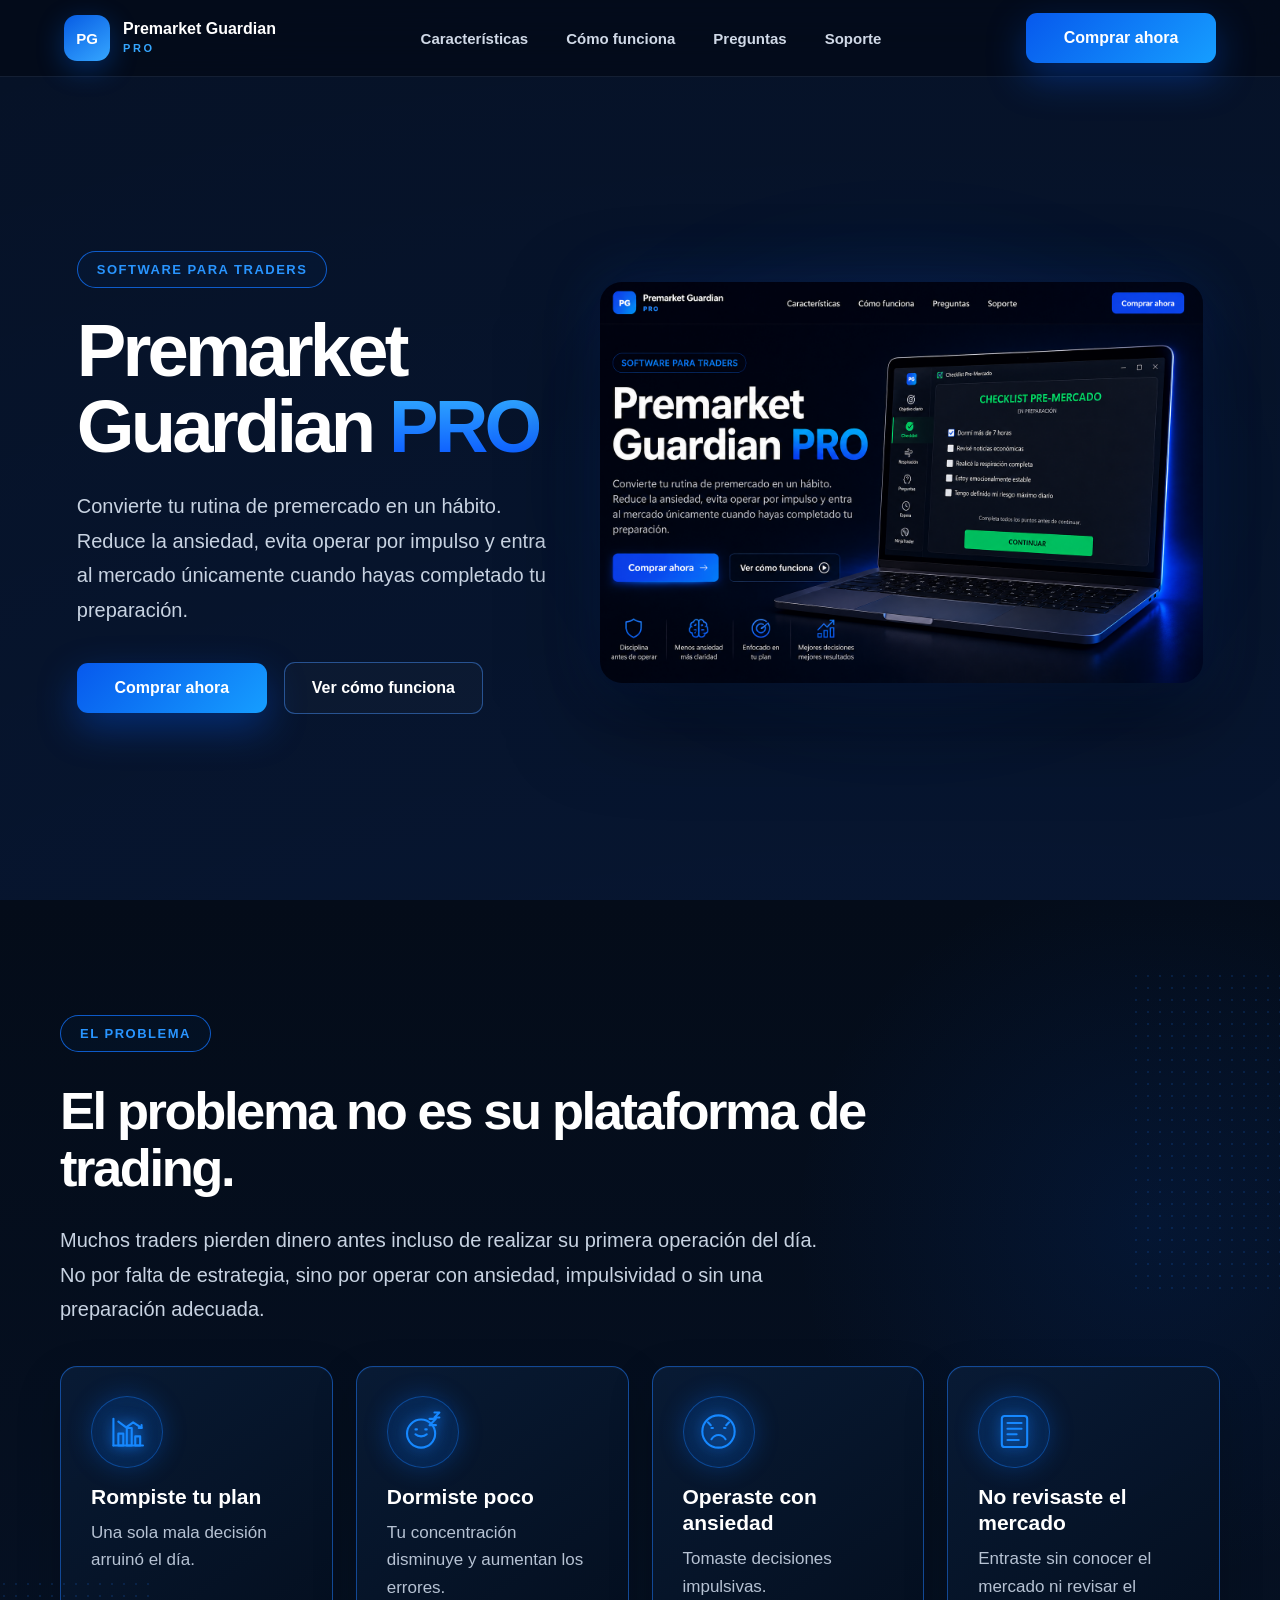
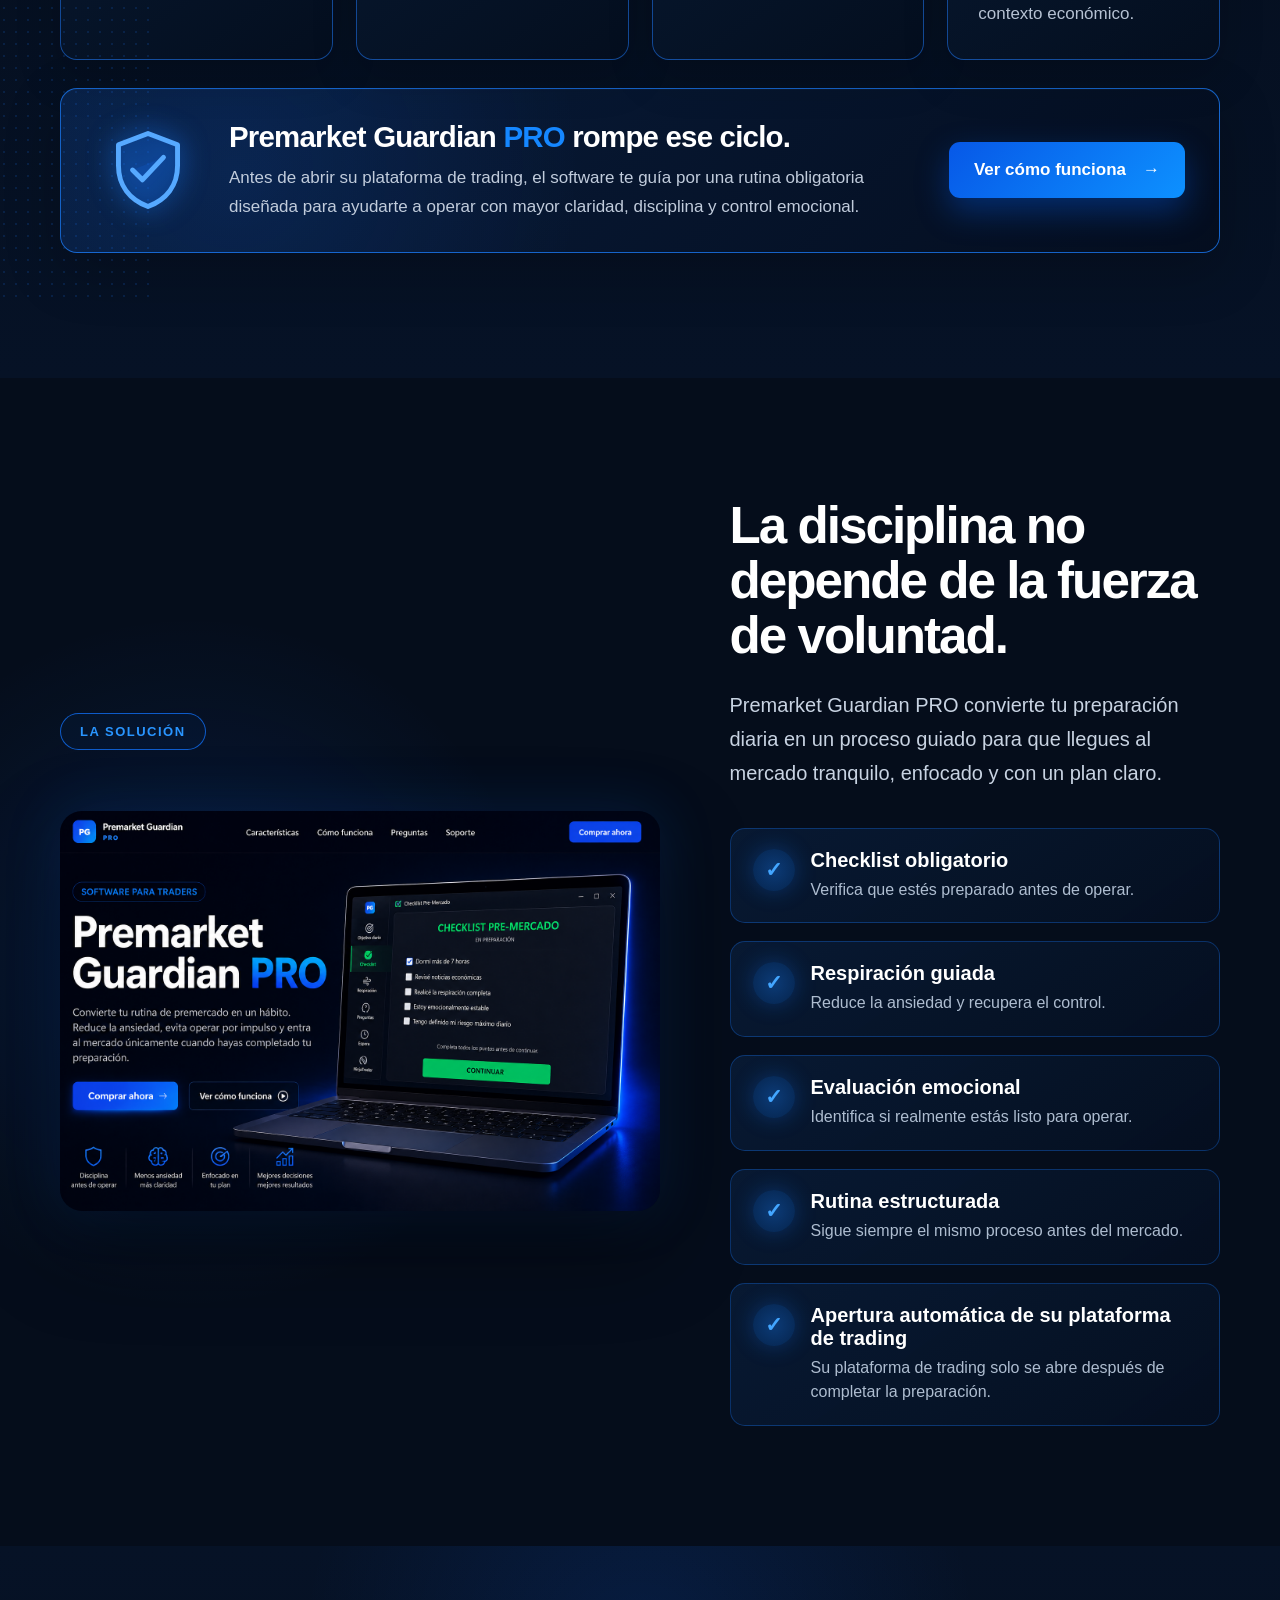
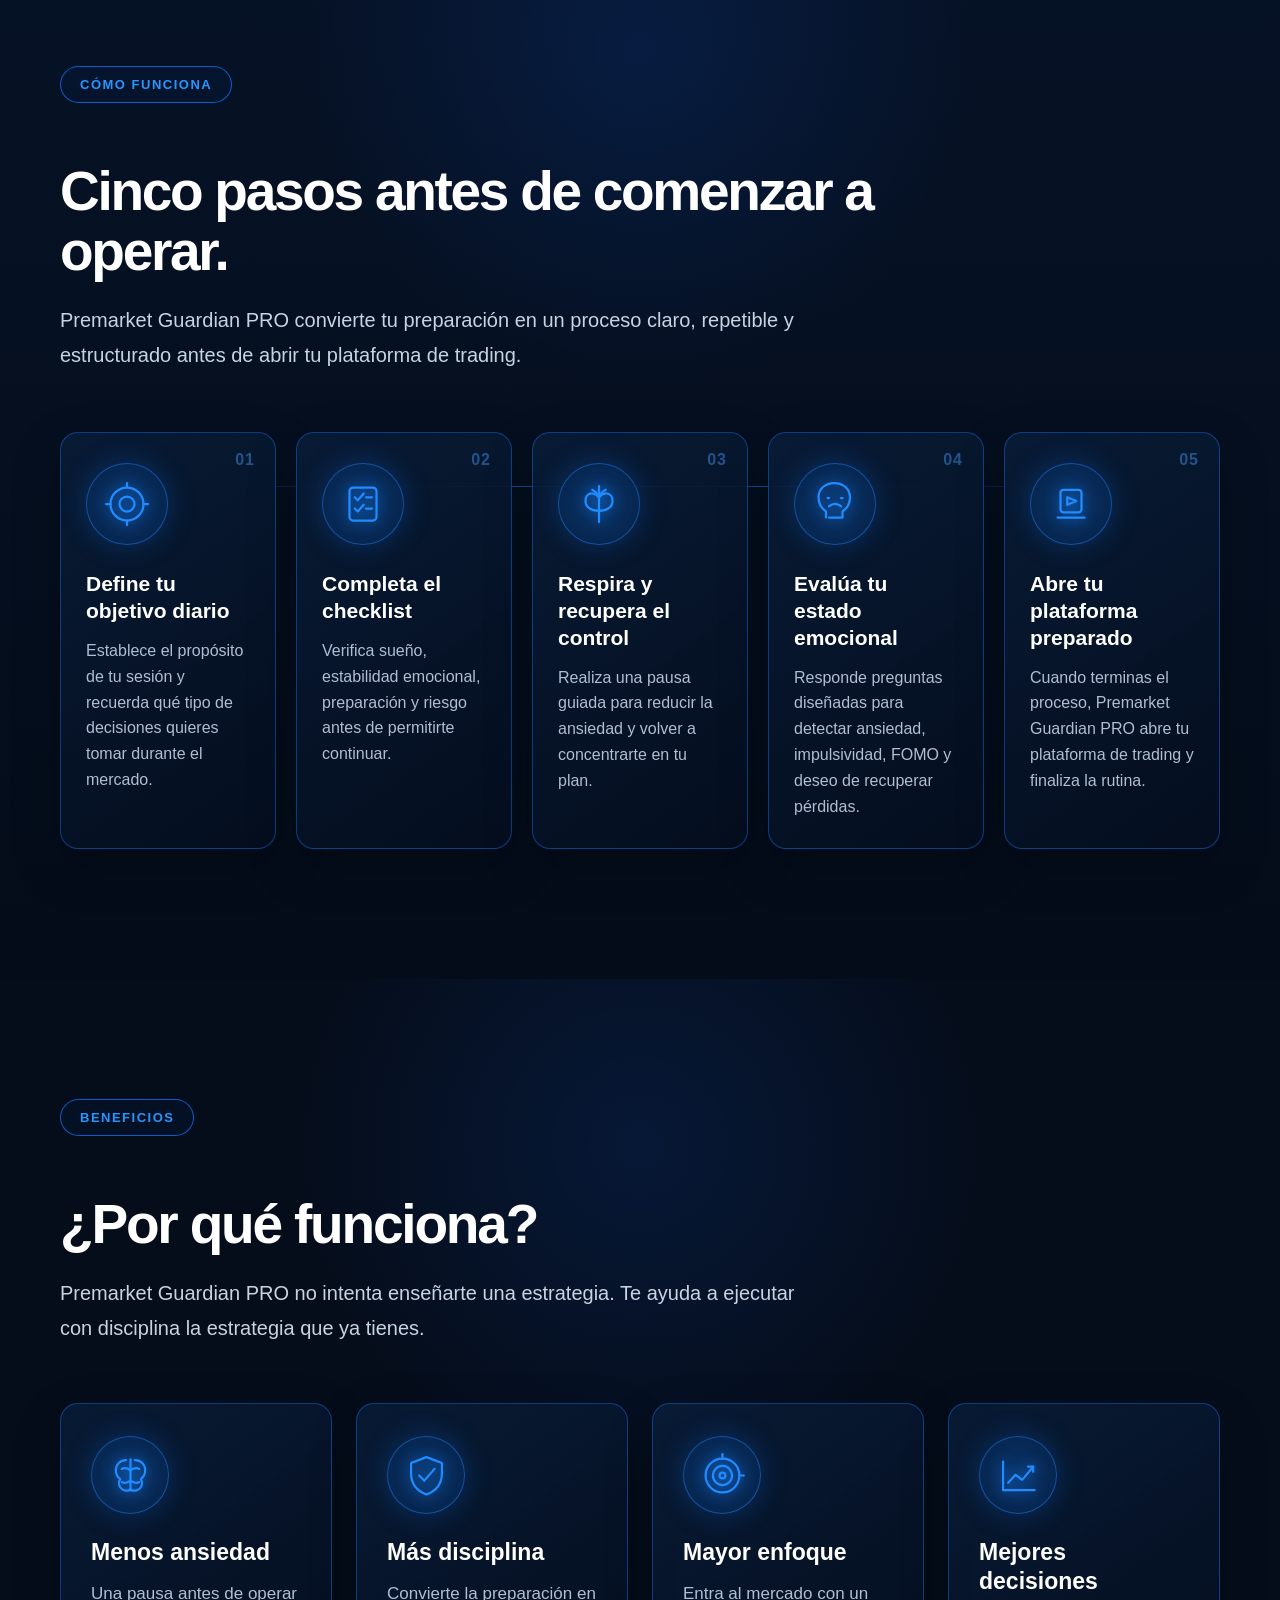
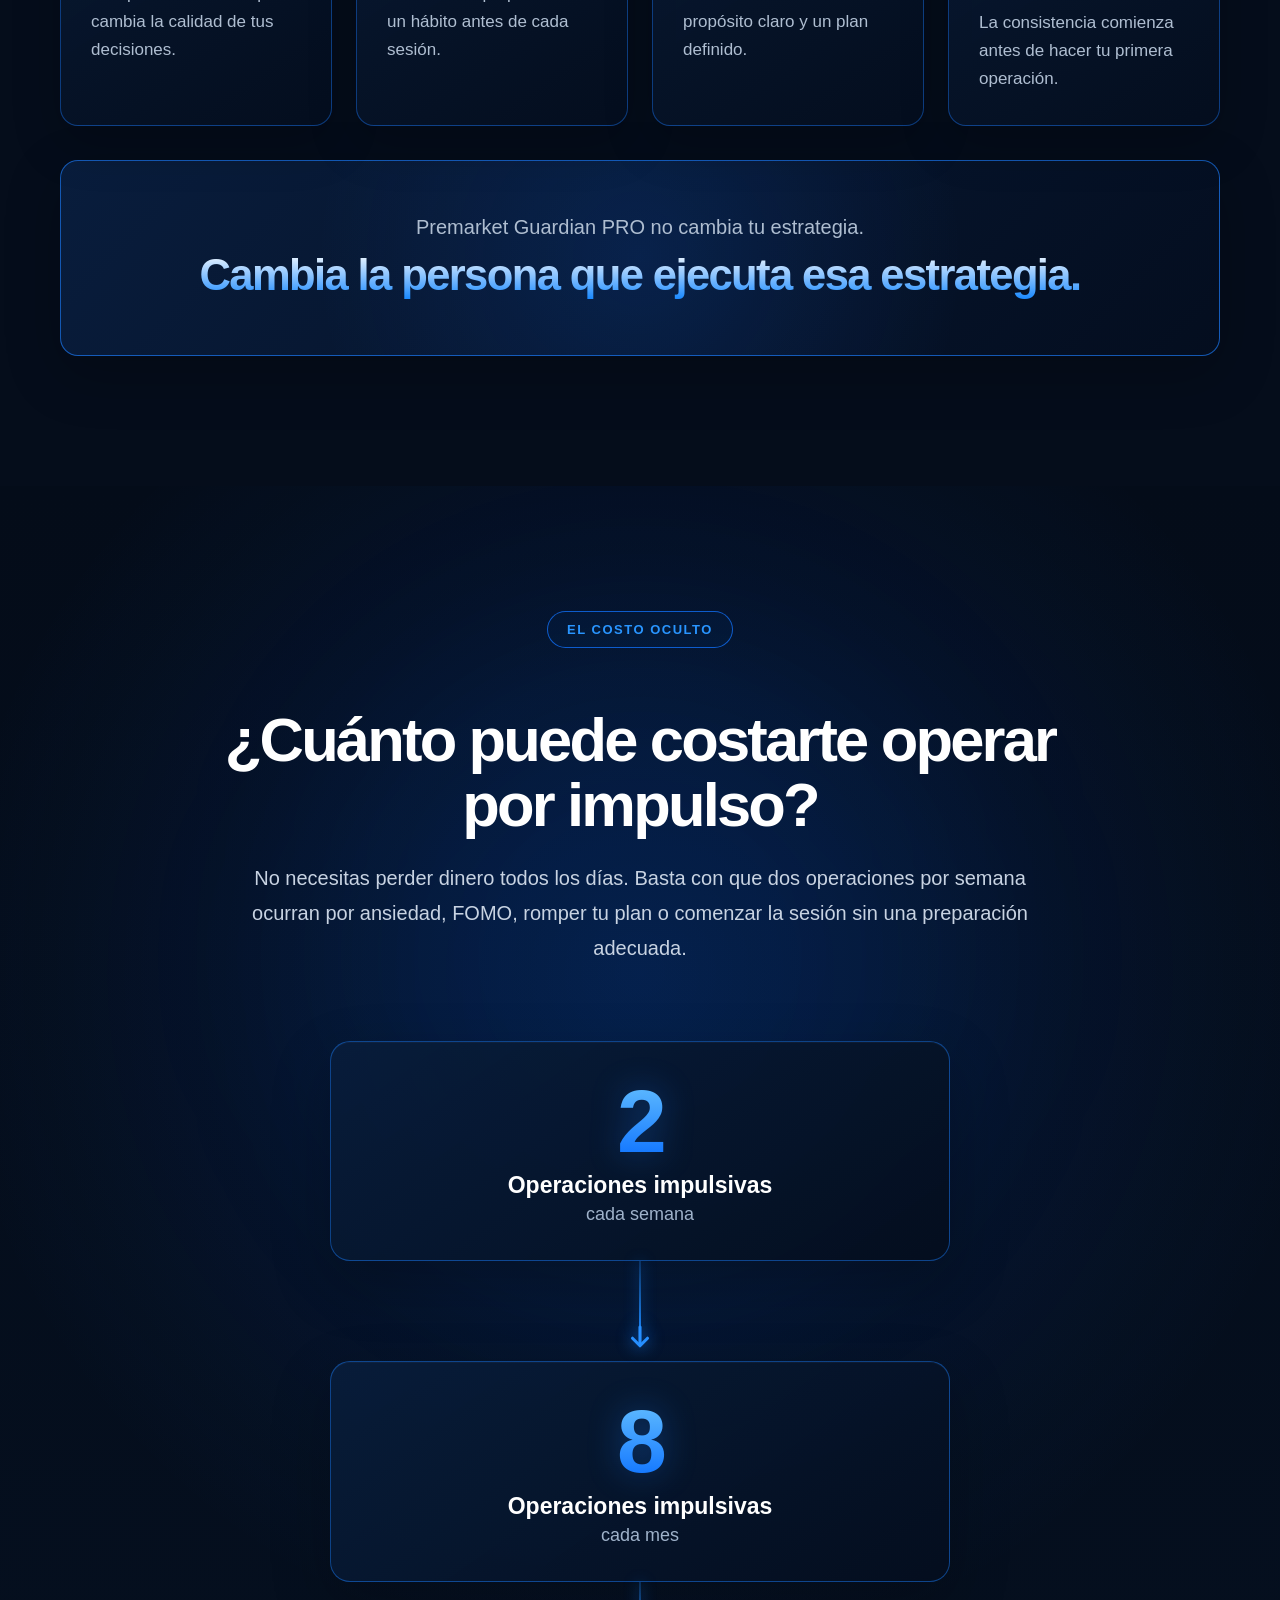
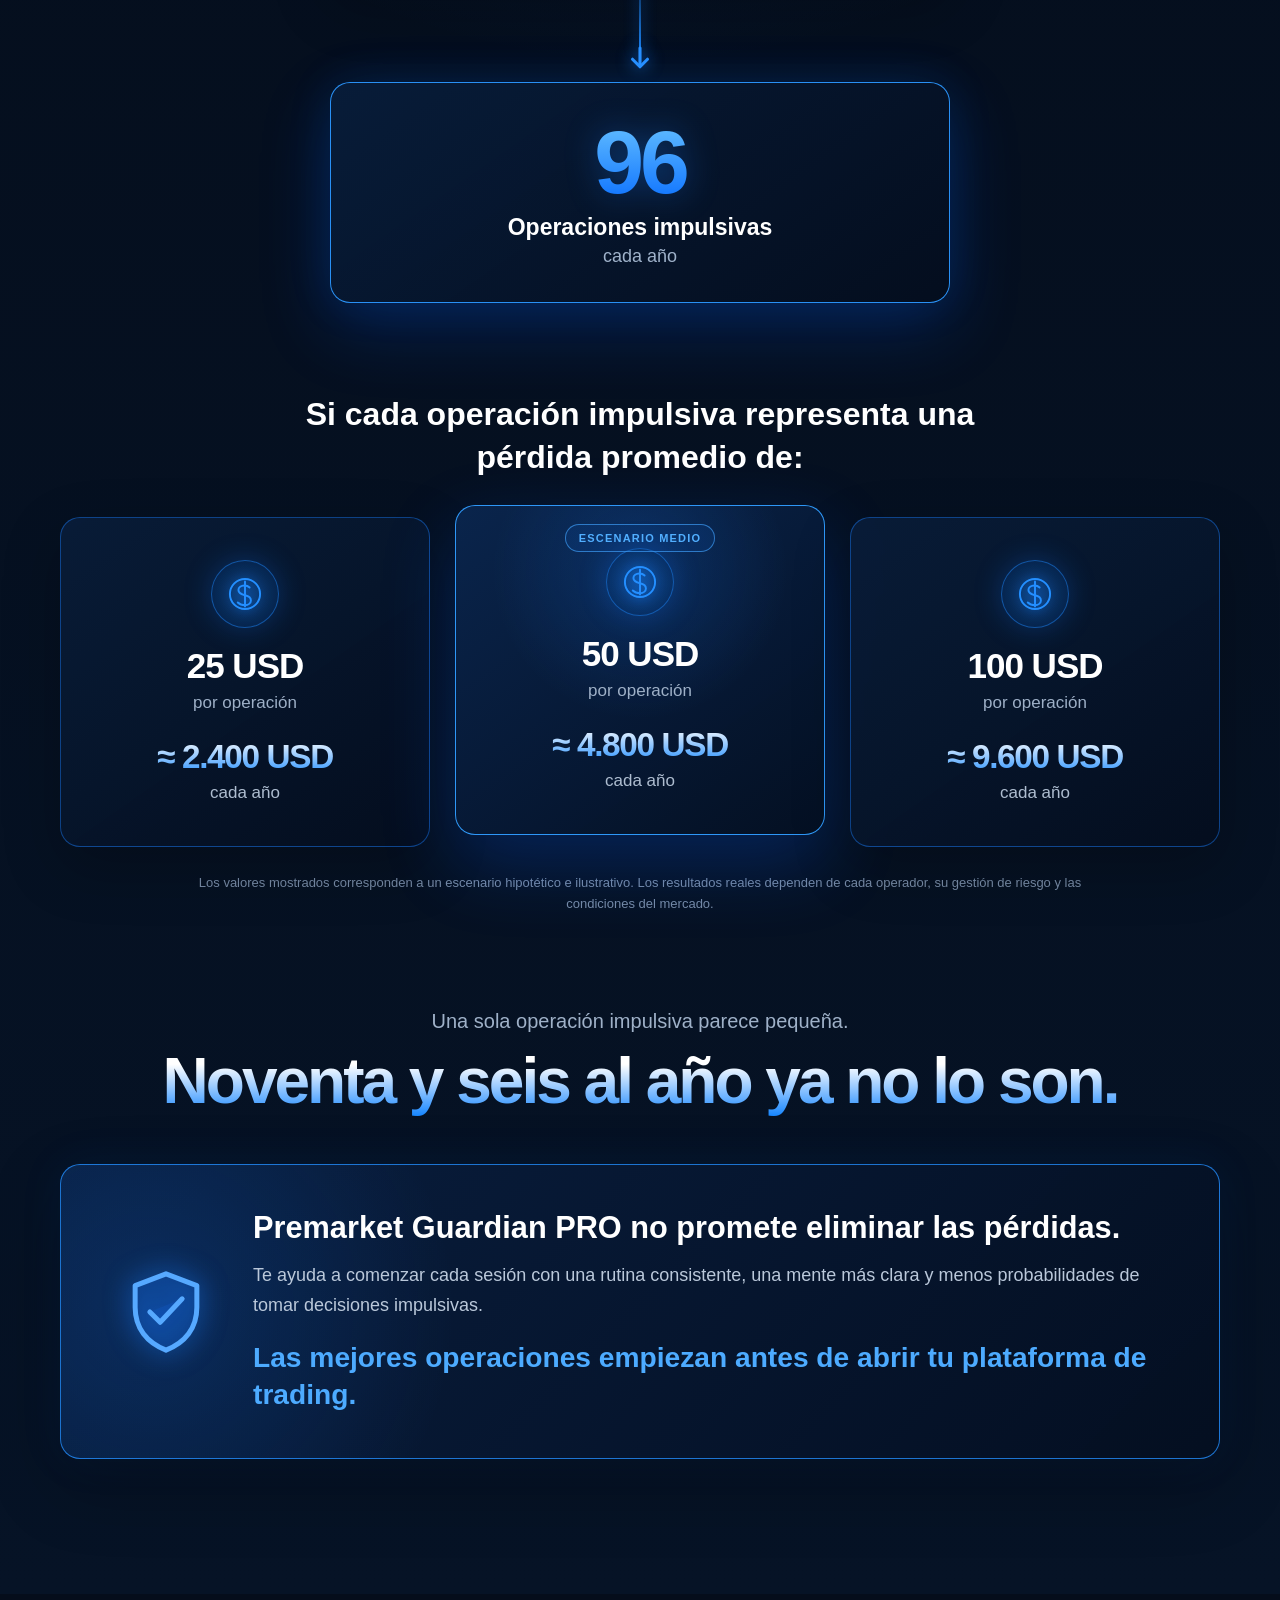
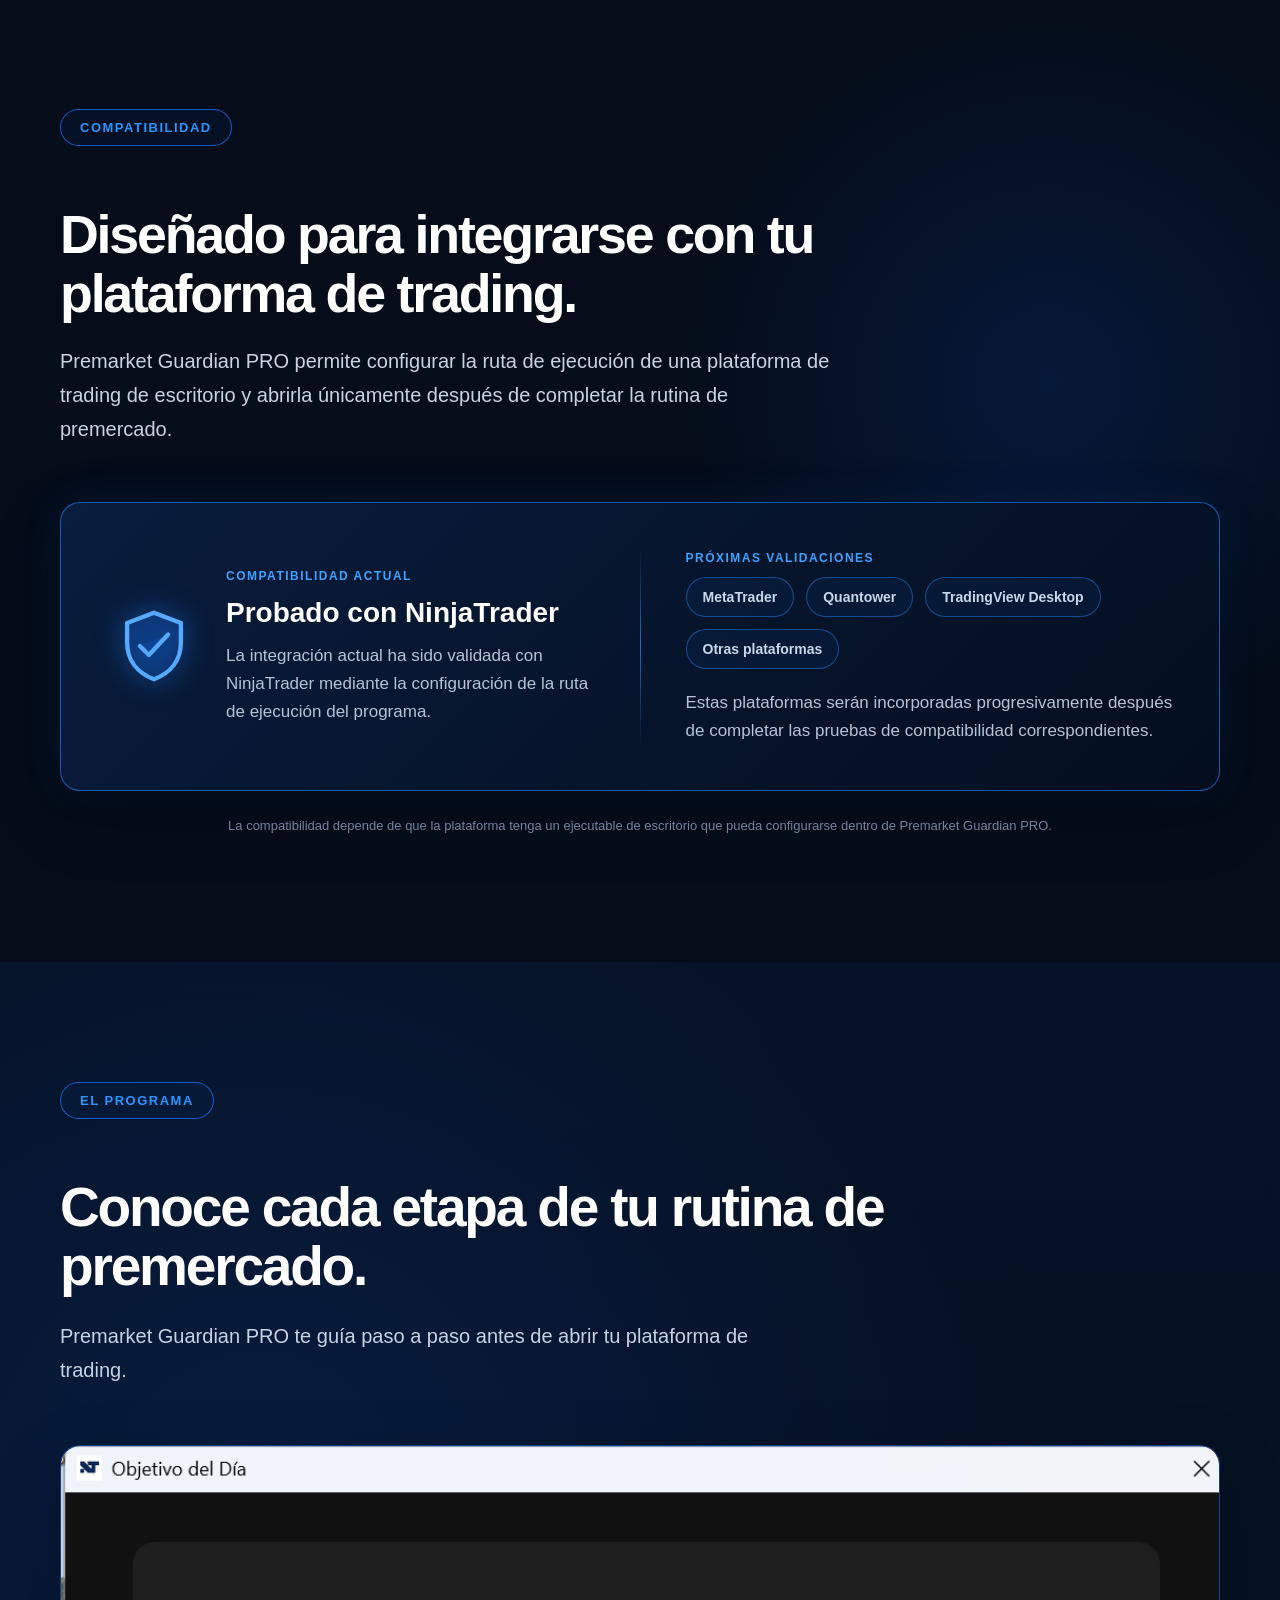
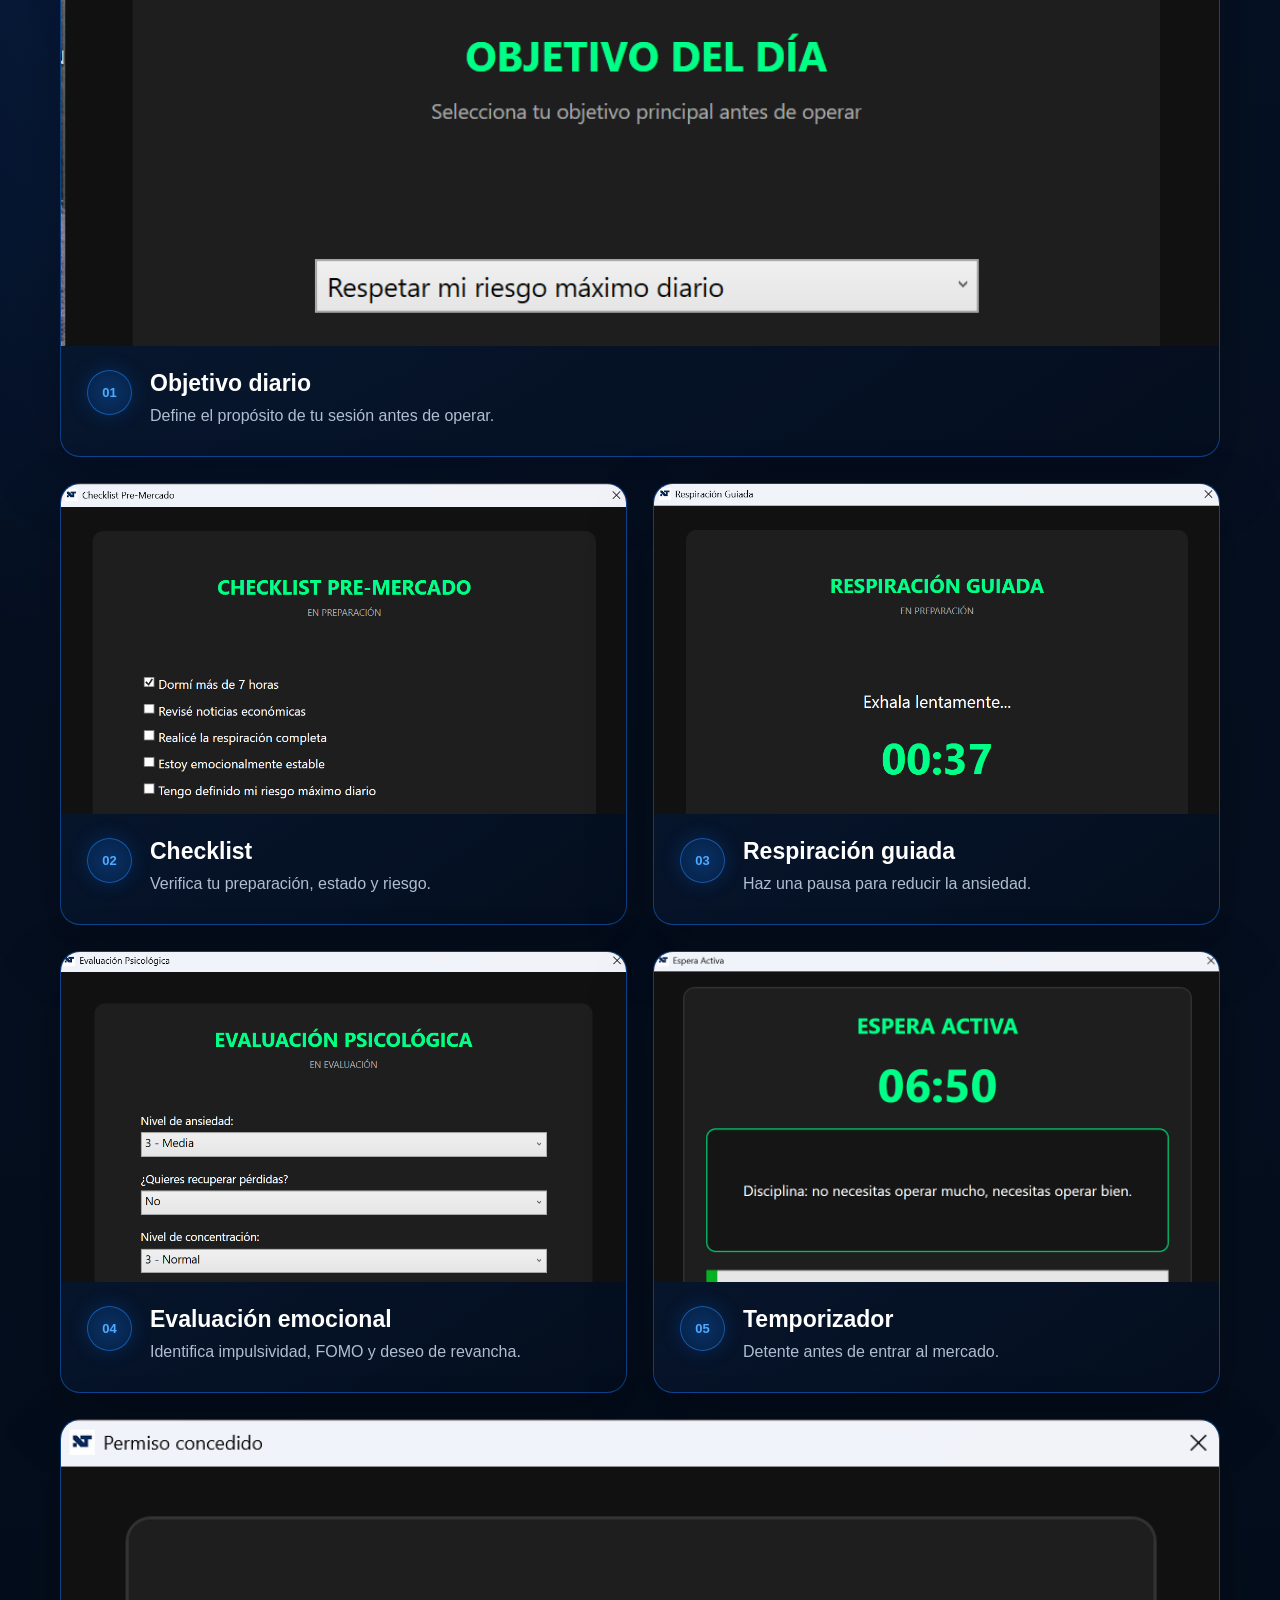
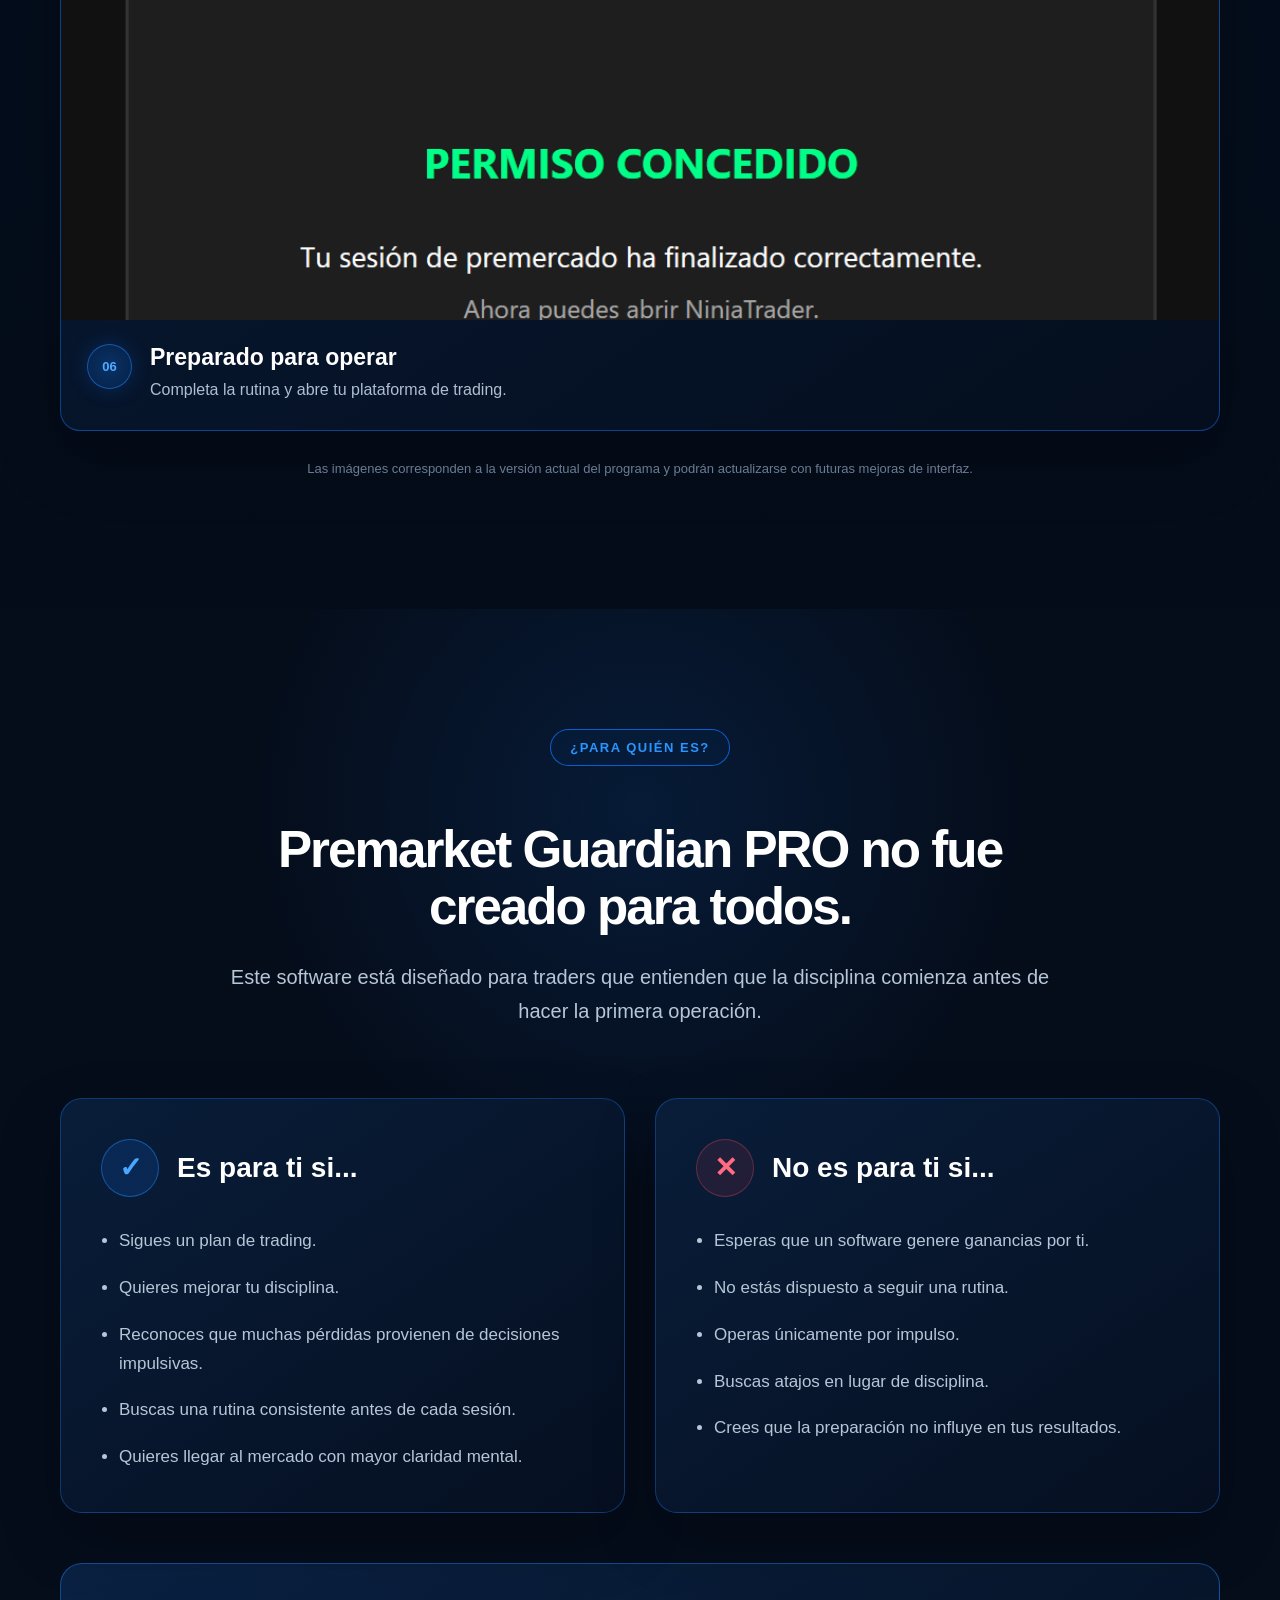
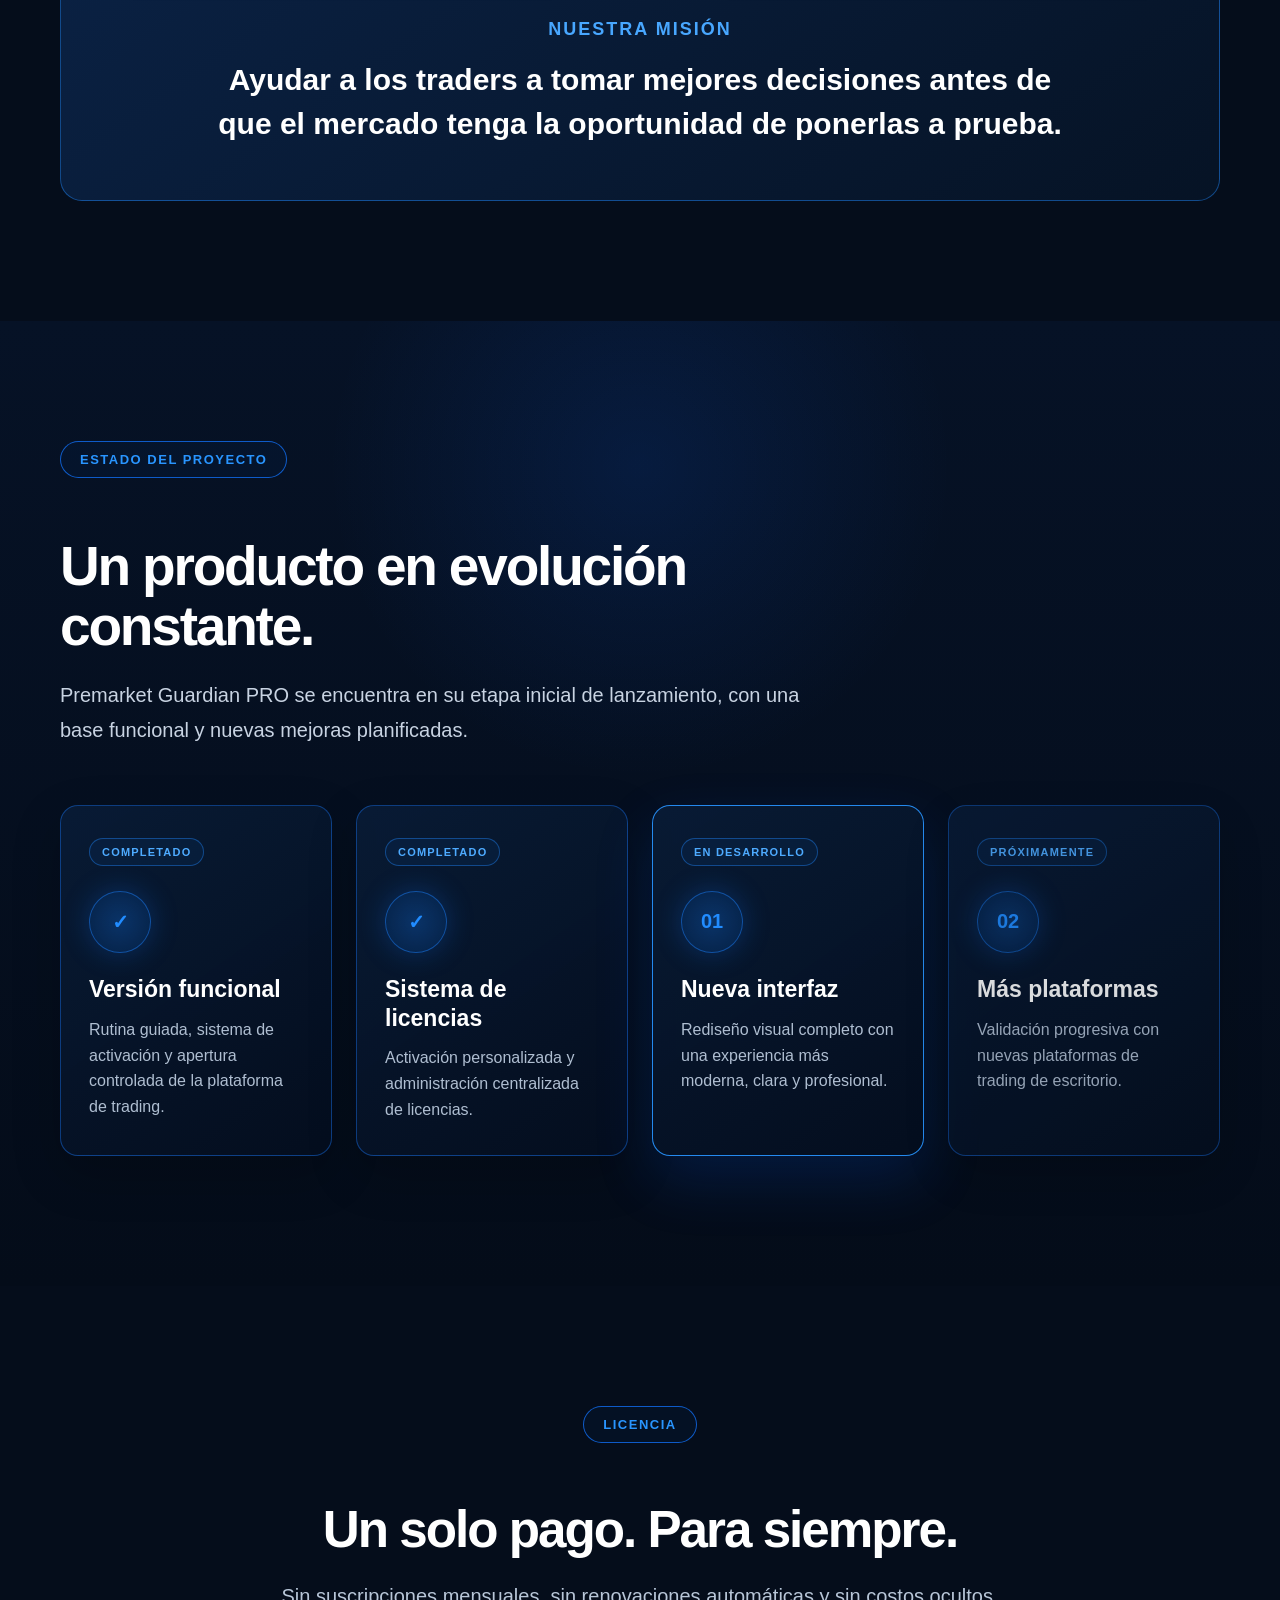
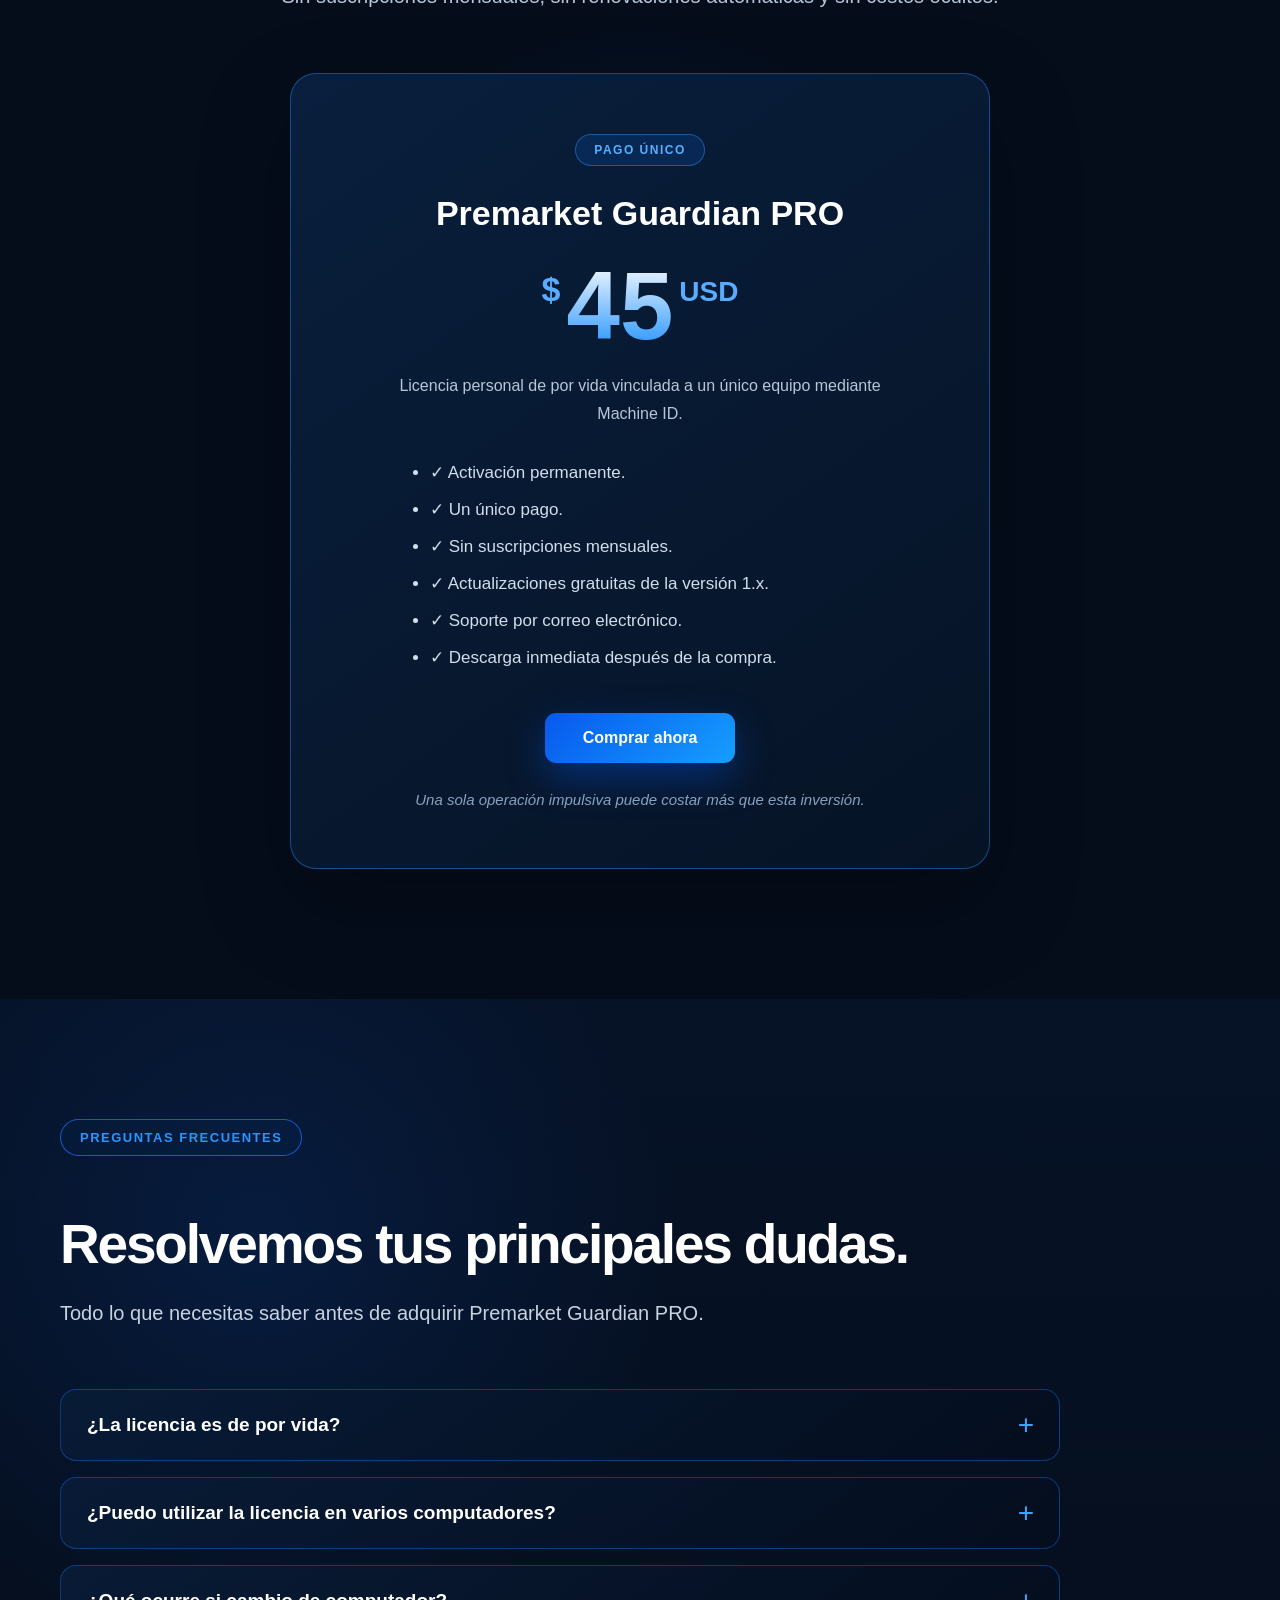
==== commit 75c0eb44: "Conectar botones de compra con Polar" ====
--- a/index.html
+++ b/index.html
@@ -13,6 +13,11 @@
     <title>Premarket Guardian PRO</title>
 
     <link rel="stylesheet" href="css/style.css">
+    <link rel="icon" type="image/x-icon" href="favicon.ico">
+<link rel="icon" type="image/png" sizes="32x32" href="favicon-32x32.png">
+<link rel="icon" type="image/png" sizes="16x16" href="favicon-16x16.png">
+<link rel="apple-touch-icon" sizes="180x180" href="apple-touch-icon.png">
+<link rel="manifest" href="site.webmanifest">
 </head>
 
 <body>
@@ -50,9 +55,14 @@
 
         </nav>
 
-        <a href="#comprar" class="nav-button">
-            Comprar ahora
-        </a>
+        <a
+    href="https://buy.polar.sh/polar_cl_aUegjAK8gR0zCMduZkhFIYgye9ovBJIa42kEJ1Z7CIy"
+    class="btn btn-primary"
+    target="_blank"
+    rel="noopener noreferrer"
+>
+    Comprar ahora
+</a>
 
     </header>
 
@@ -81,10 +91,14 @@
 
                 <div class="hero-buttons">
 
-                    <a href="#comprar" class="btn">
-                        Comprar ahora
-                        <span aria-hidden="true">→</span>
-                    </a>
+                   <a
+    href="https://buy.polar.sh/polar_cl_aUegjAK8gR0zCMduZkhFIYgye9ovBJIa42kEJ1Z7CIy"
+    class="btn btn-primary"
+    target="_blank"
+    rel="noopener noreferrer"
+>
+    Comprar ahora
+</a>
 
                     <a href="#como-funciona" class="btn-secondary">
                         Ver cómo funciona
@@ -1482,12 +1496,14 @@
 
             </ul>
 
-            <a href="#"
-               class="pricing-button">
-
-                Comprar ahora
-
-            </a>
+            <a
+    href="https://buy.polar.sh/polar_cl_aUegjAK8gR0zCMduZkhFIYgye9ovBJIa42kEJ1Z7CIy"
+    class="btn btn-primary"
+    target="_blank"
+    rel="noopener noreferrer"
+>
+    Comprar ahora
+</a>
 
             <p class="pricing-note">
 
@@ -1674,7 +1690,7 @@
                 <a href="#caracteristicas">Características</a>
                 <a href="#como-funciona">Cómo funciona</a>
                 <a href="#compatibilidad">Compatibilidad</a>
-                <a href="#comprar">Comprar</a>
+                <a href="https://buy.polar.sh/polar_cl_aUegjAK8gR0zCMduZkhFIYgye9ovBJIa42kEJ1Z7CIy">Comprar</a>
 
             </div>
 
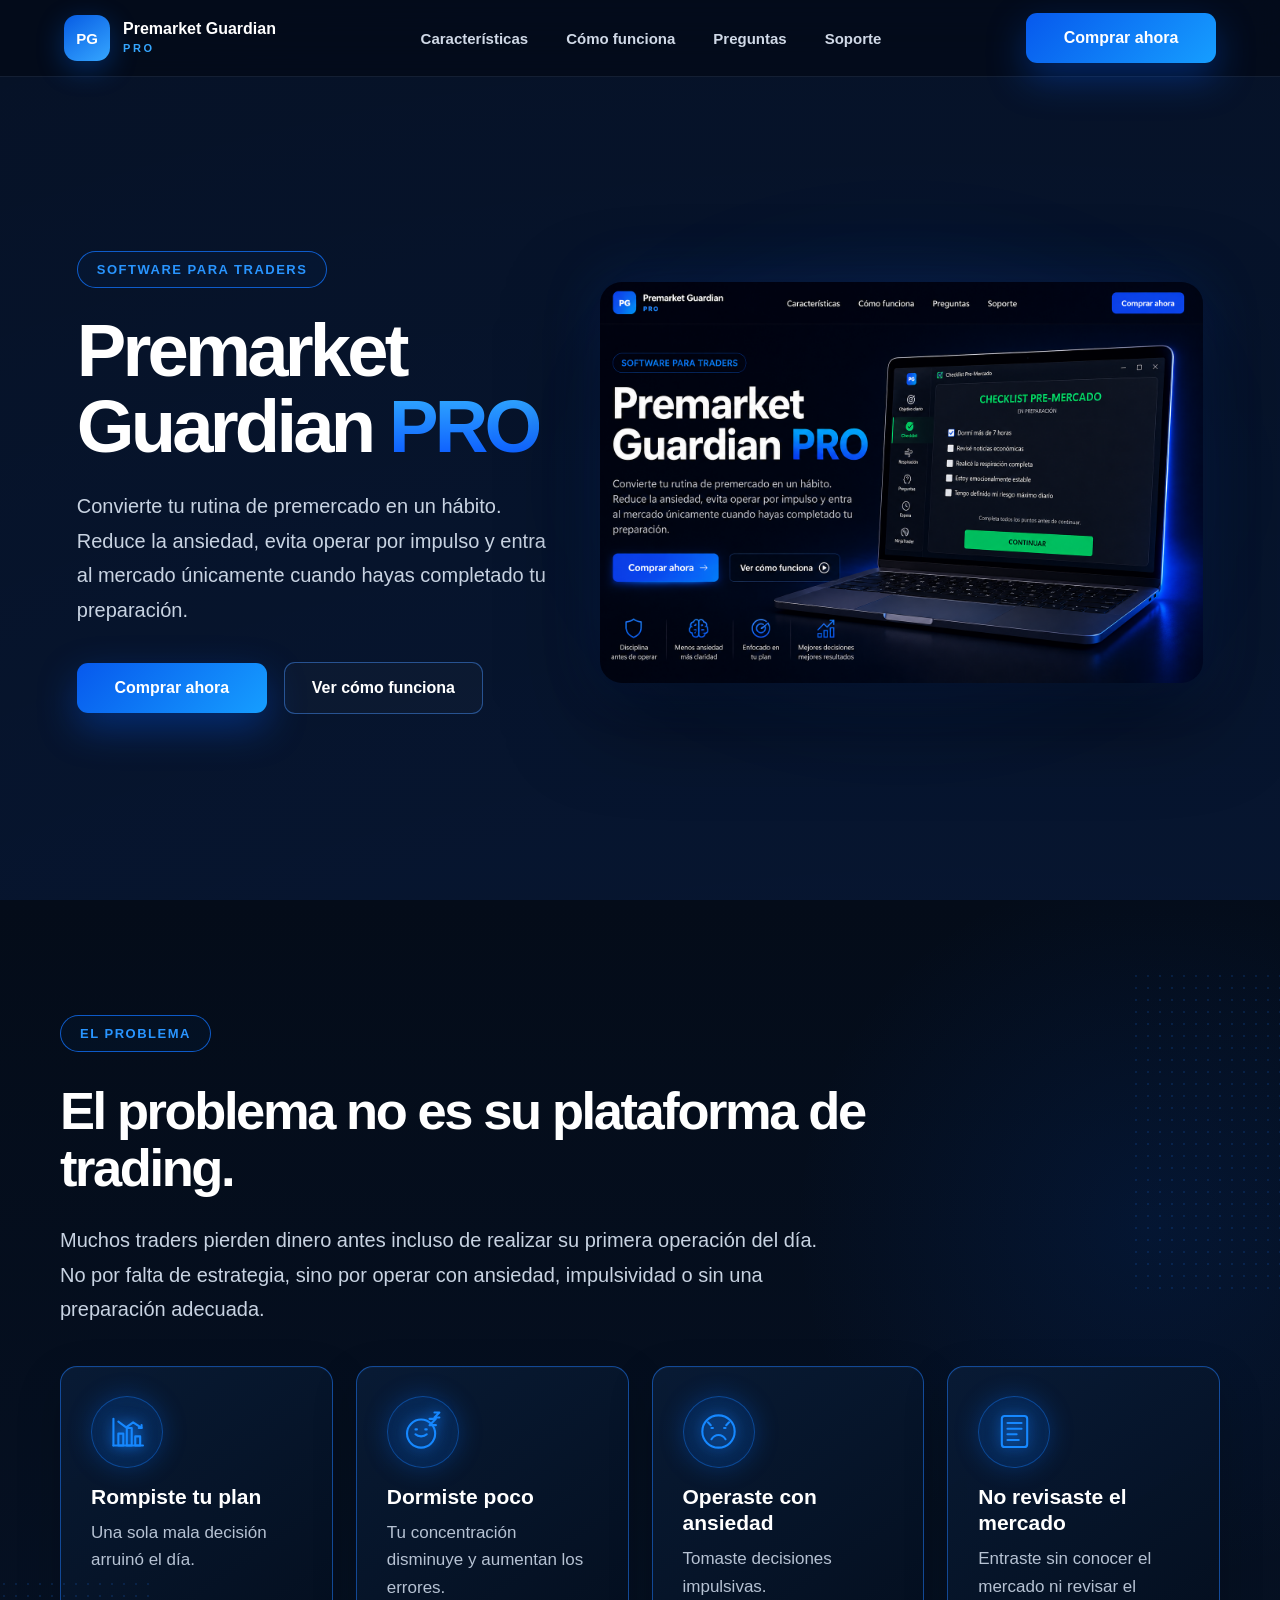
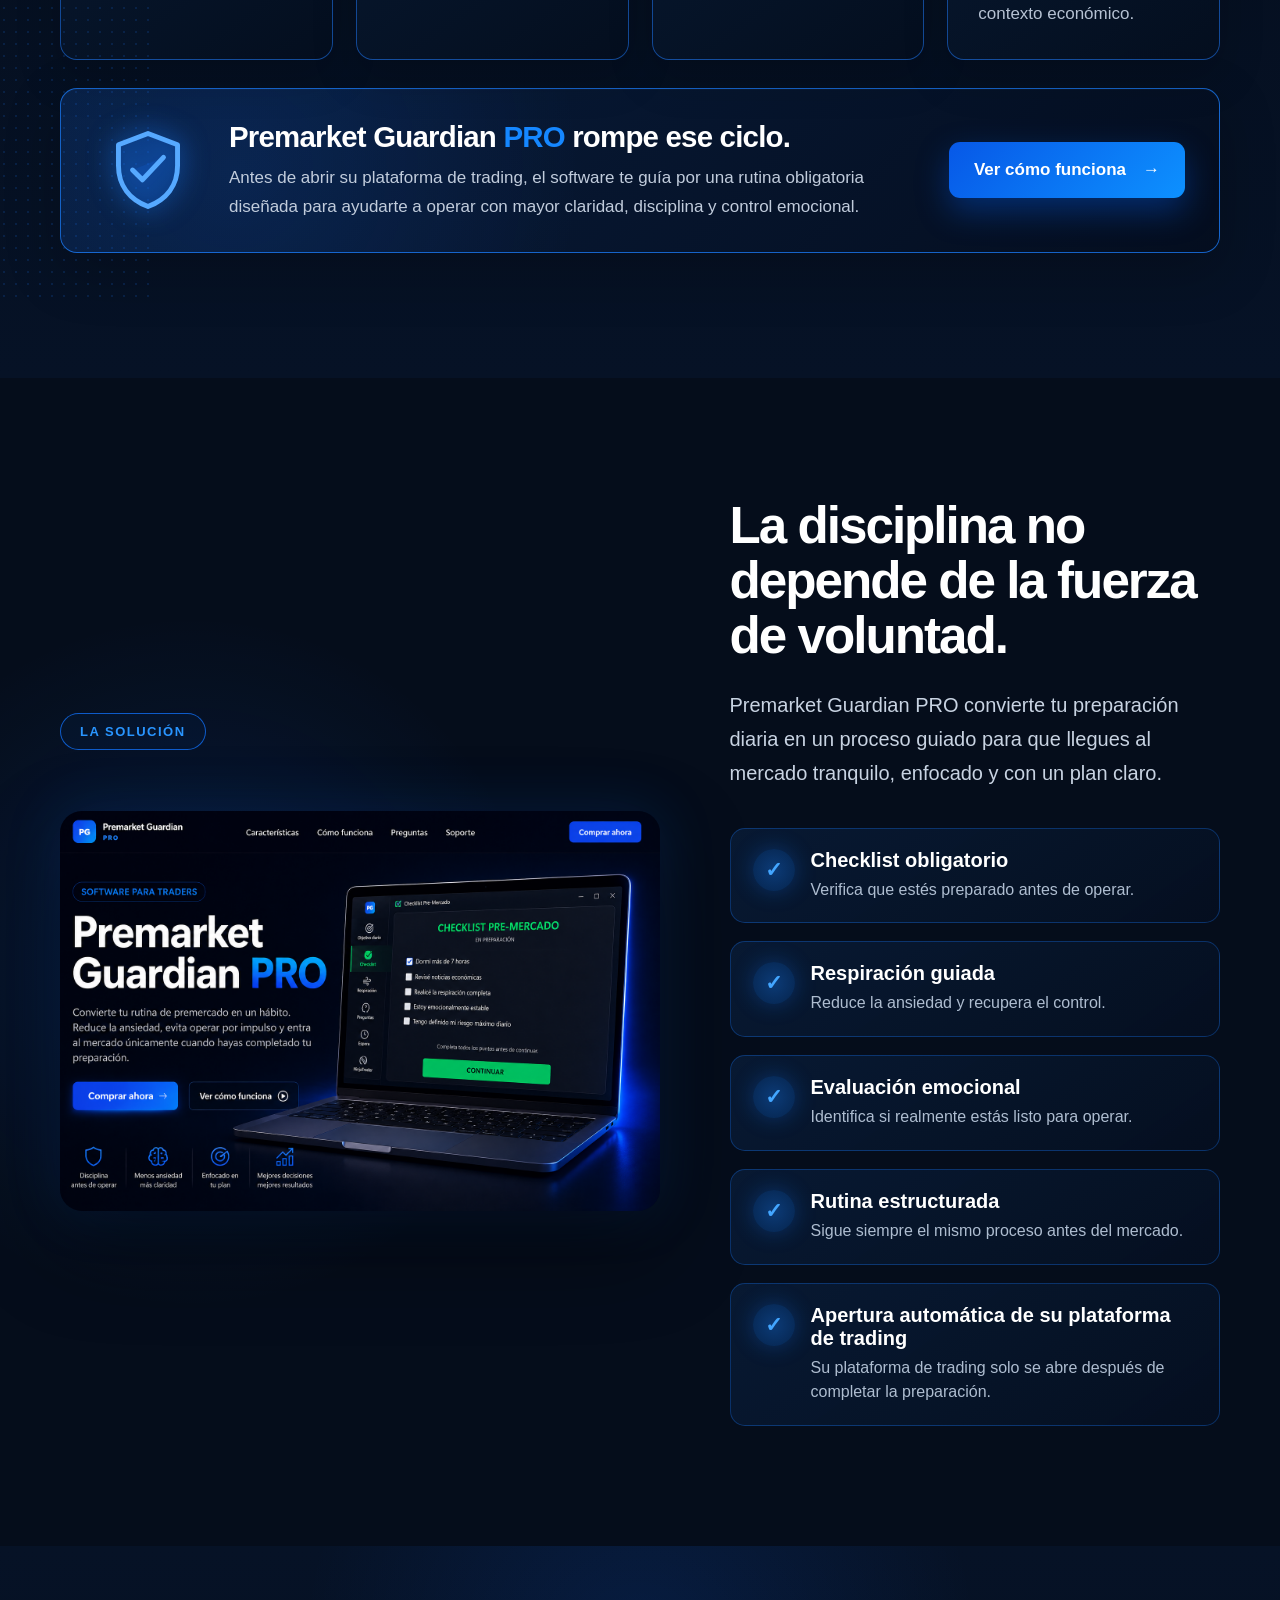
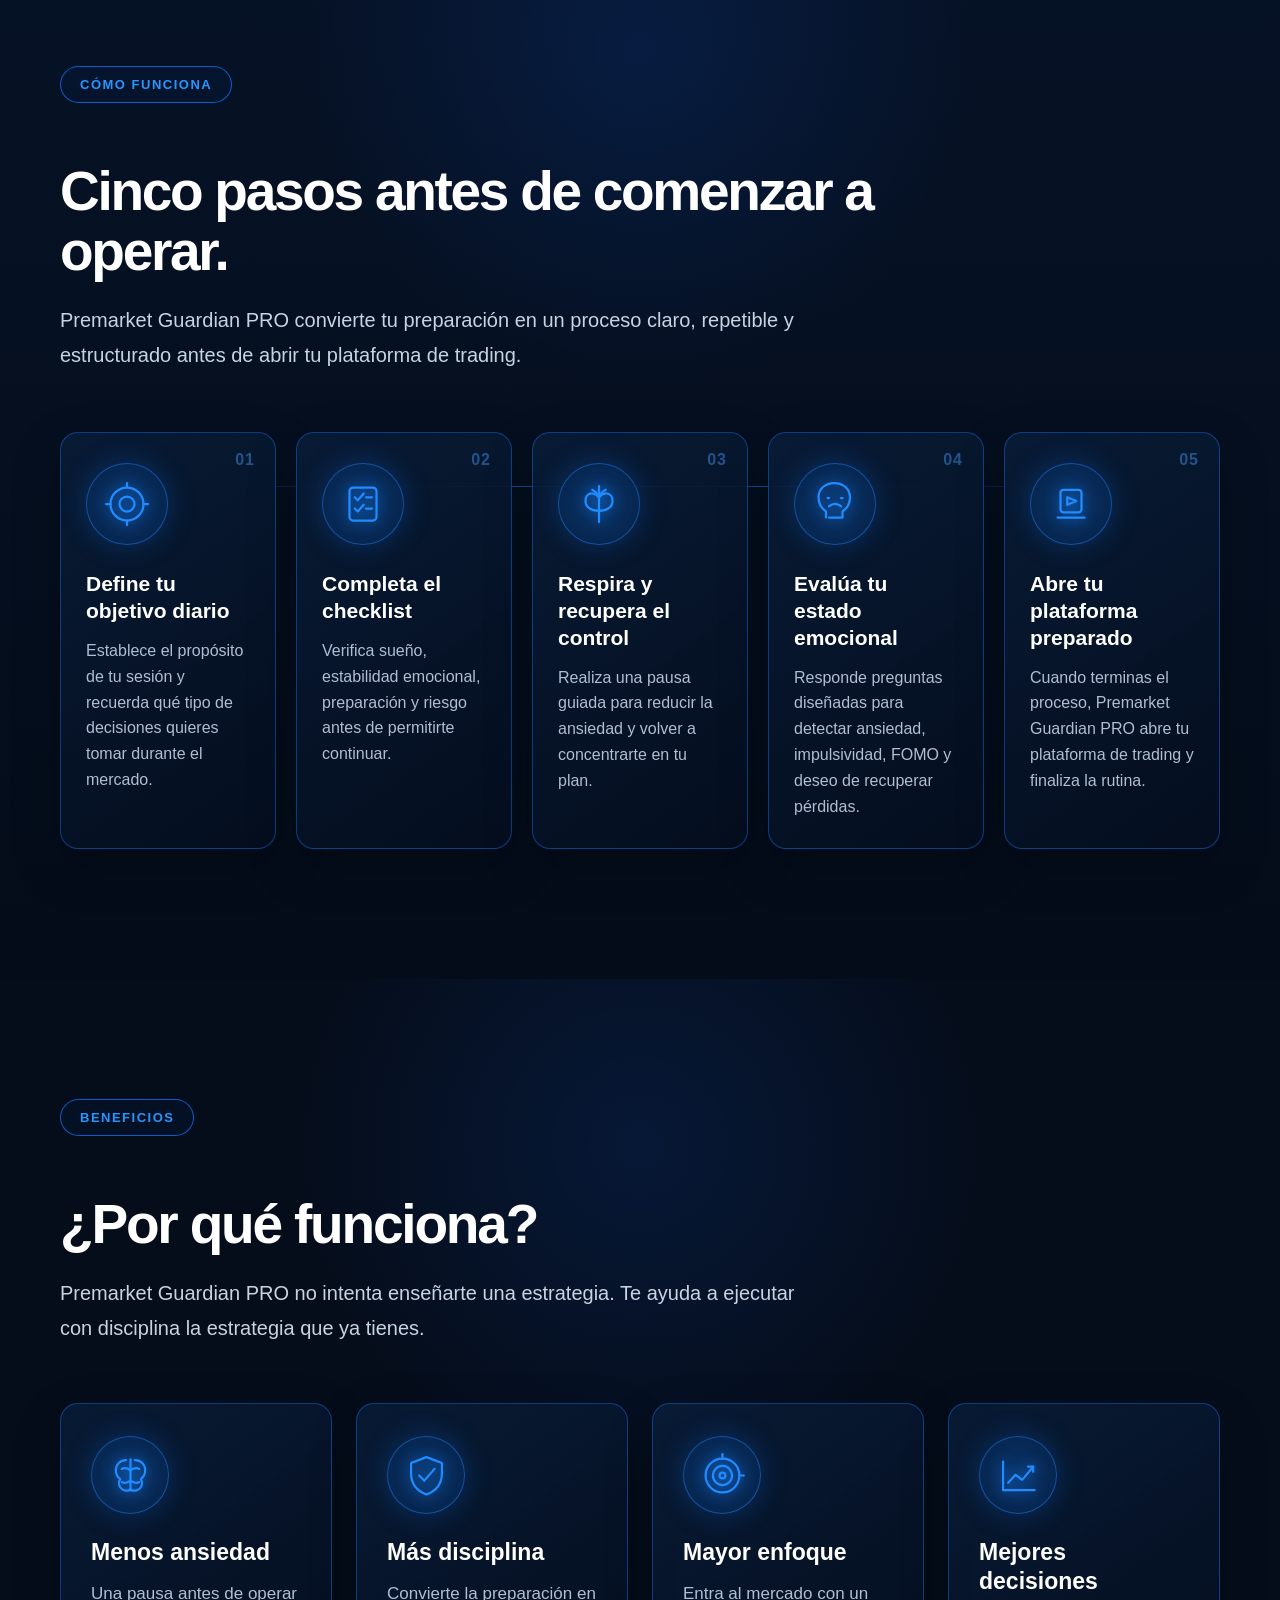
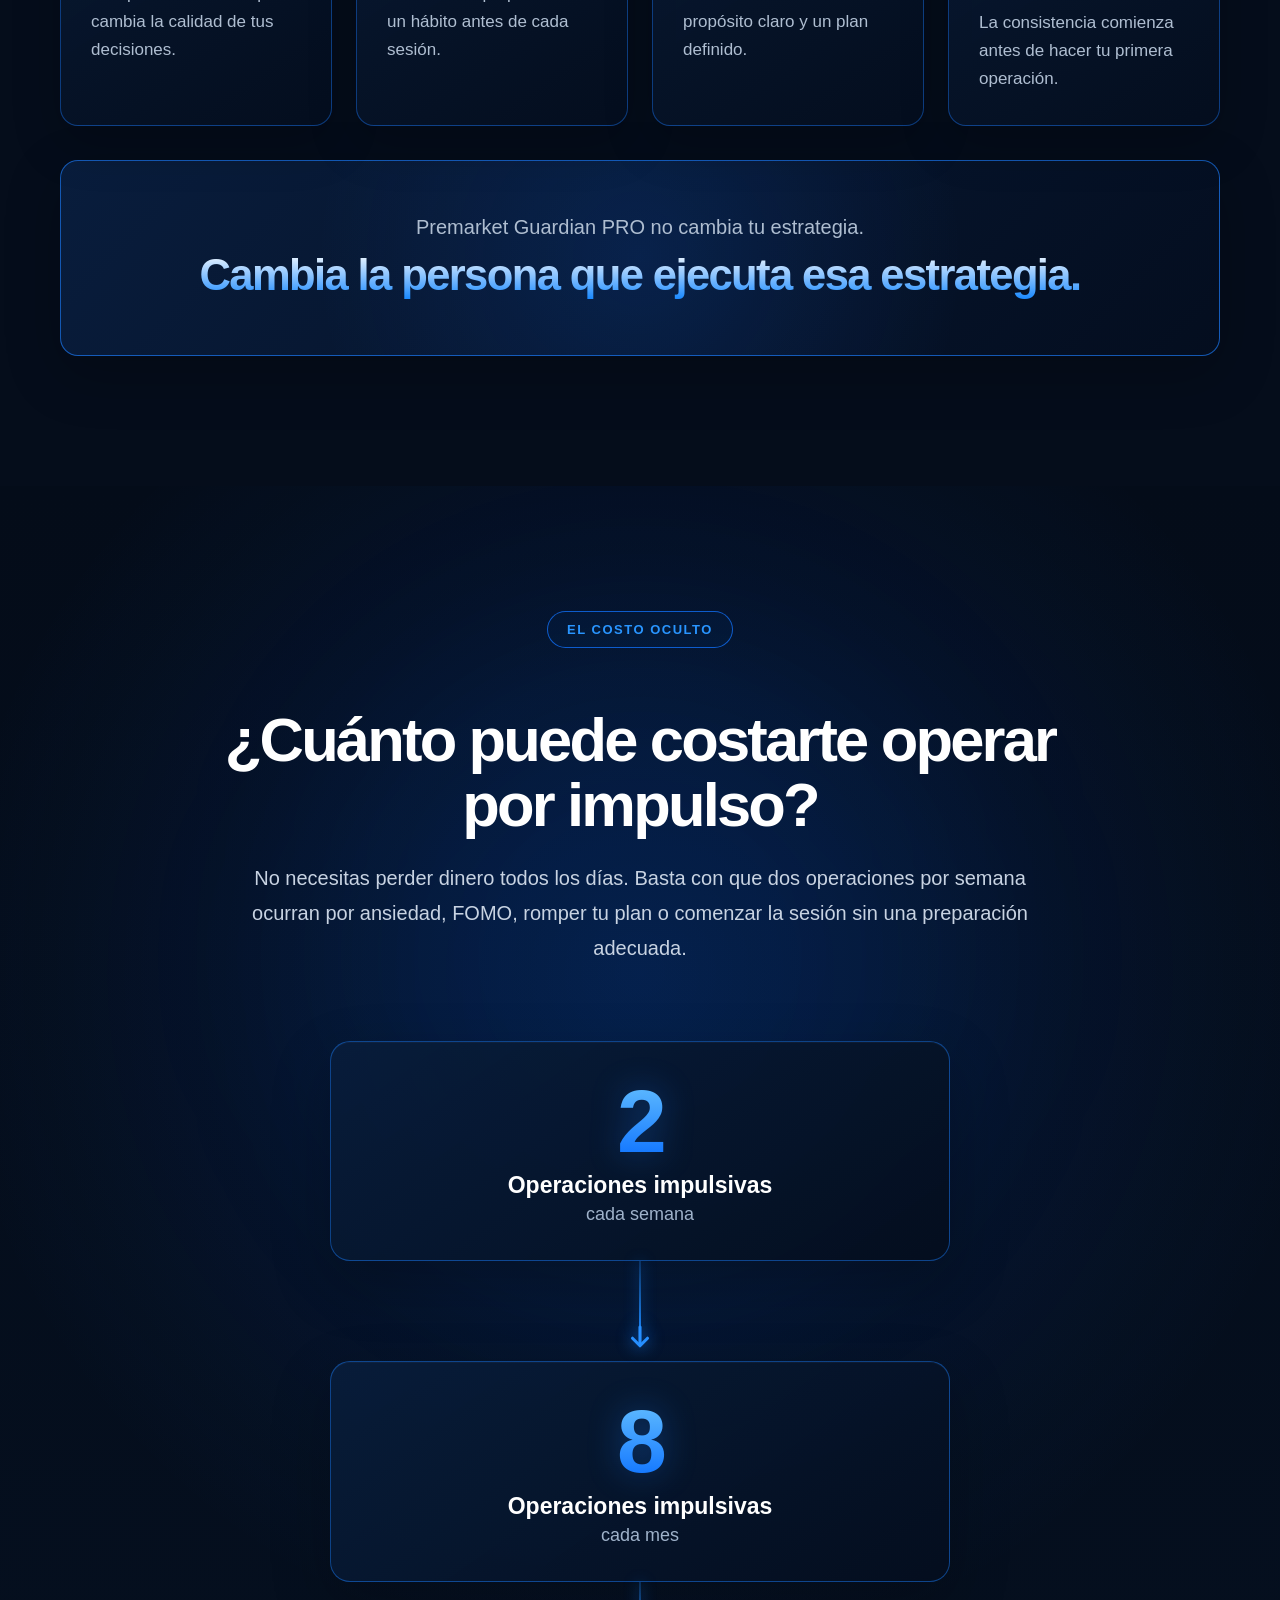
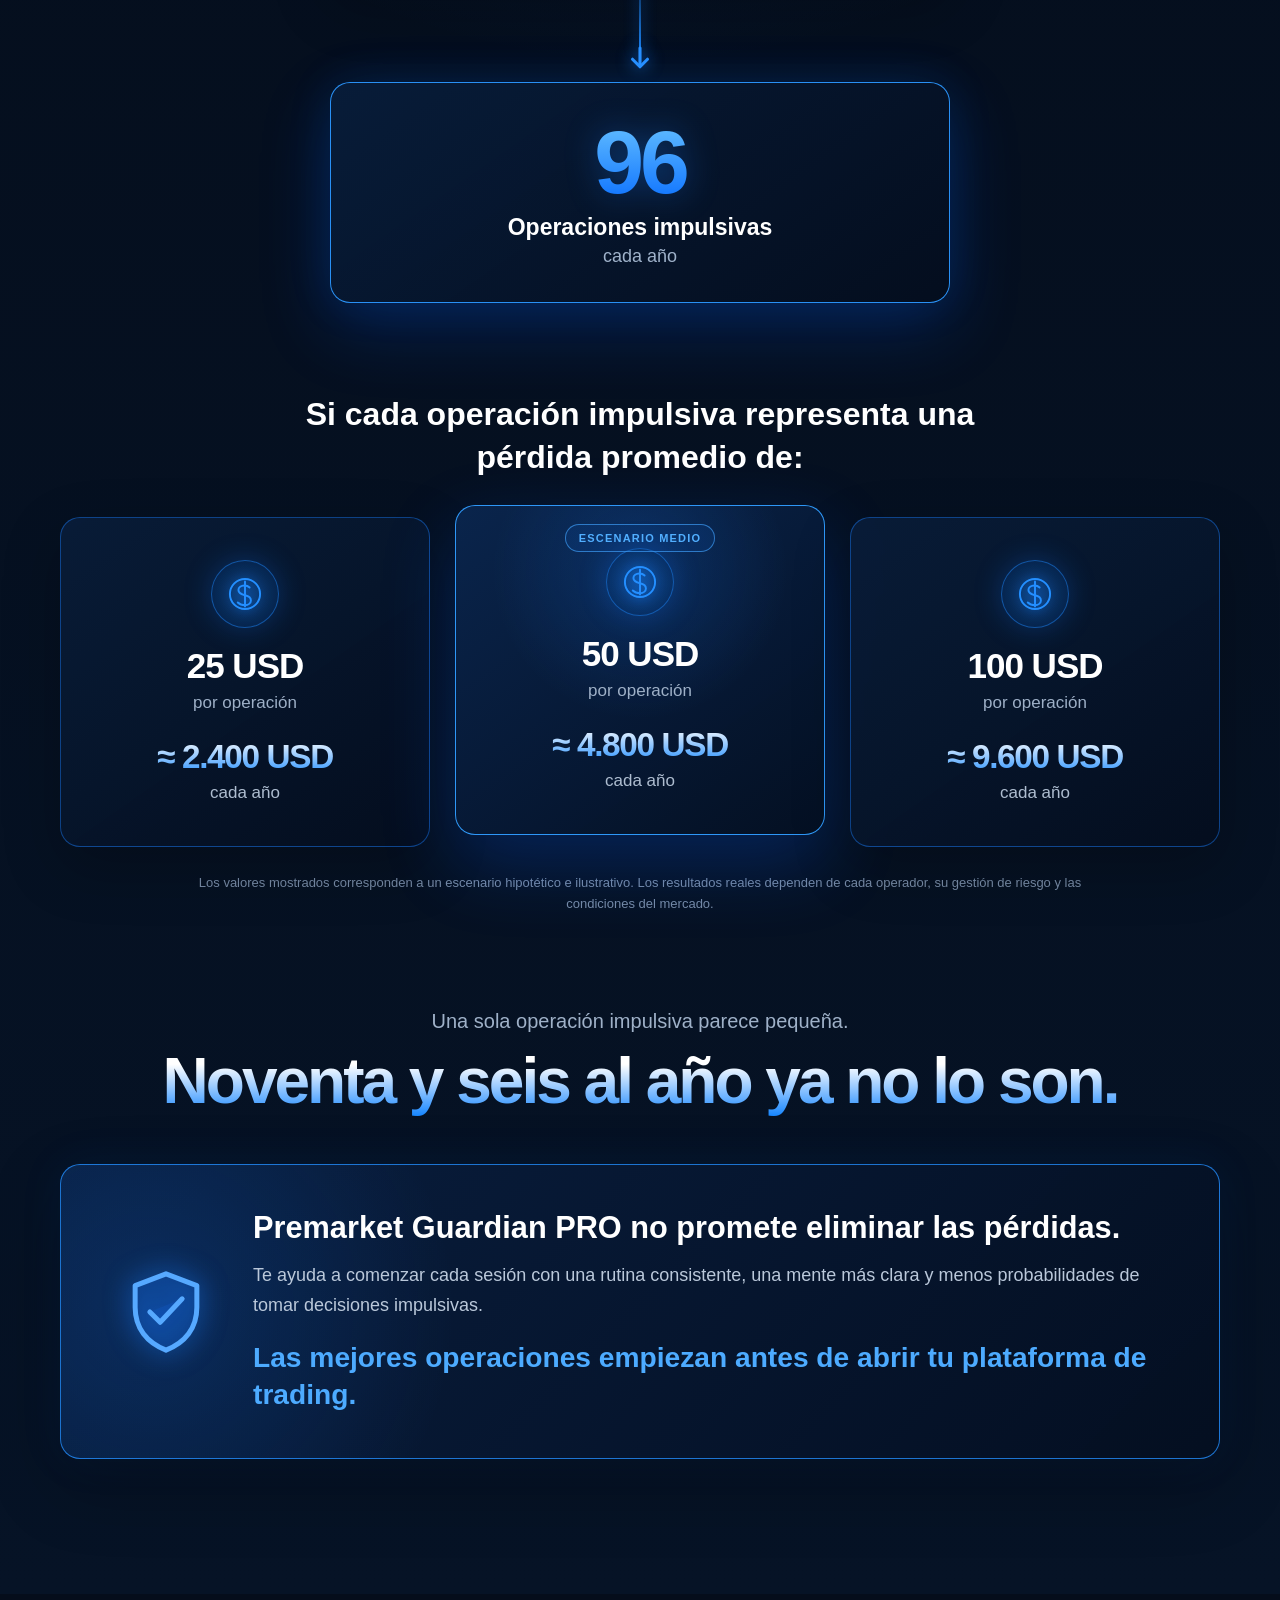
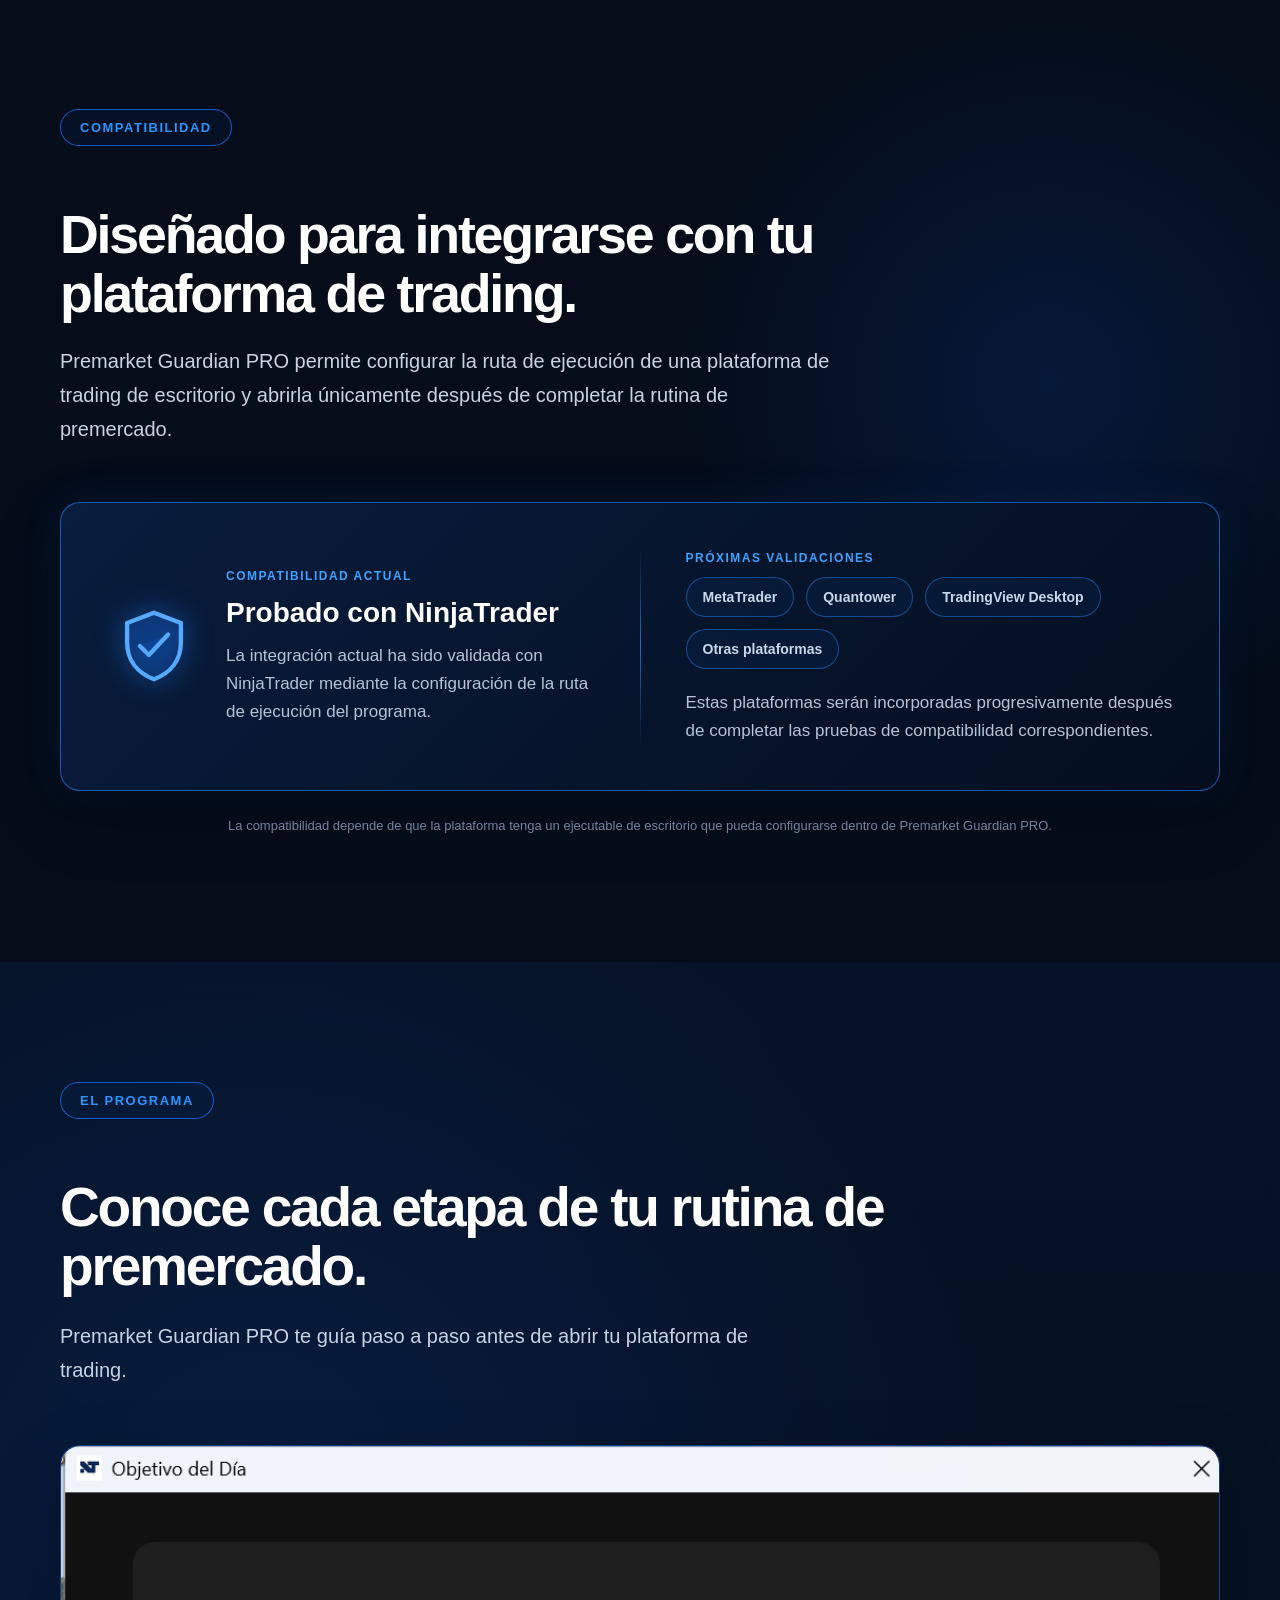
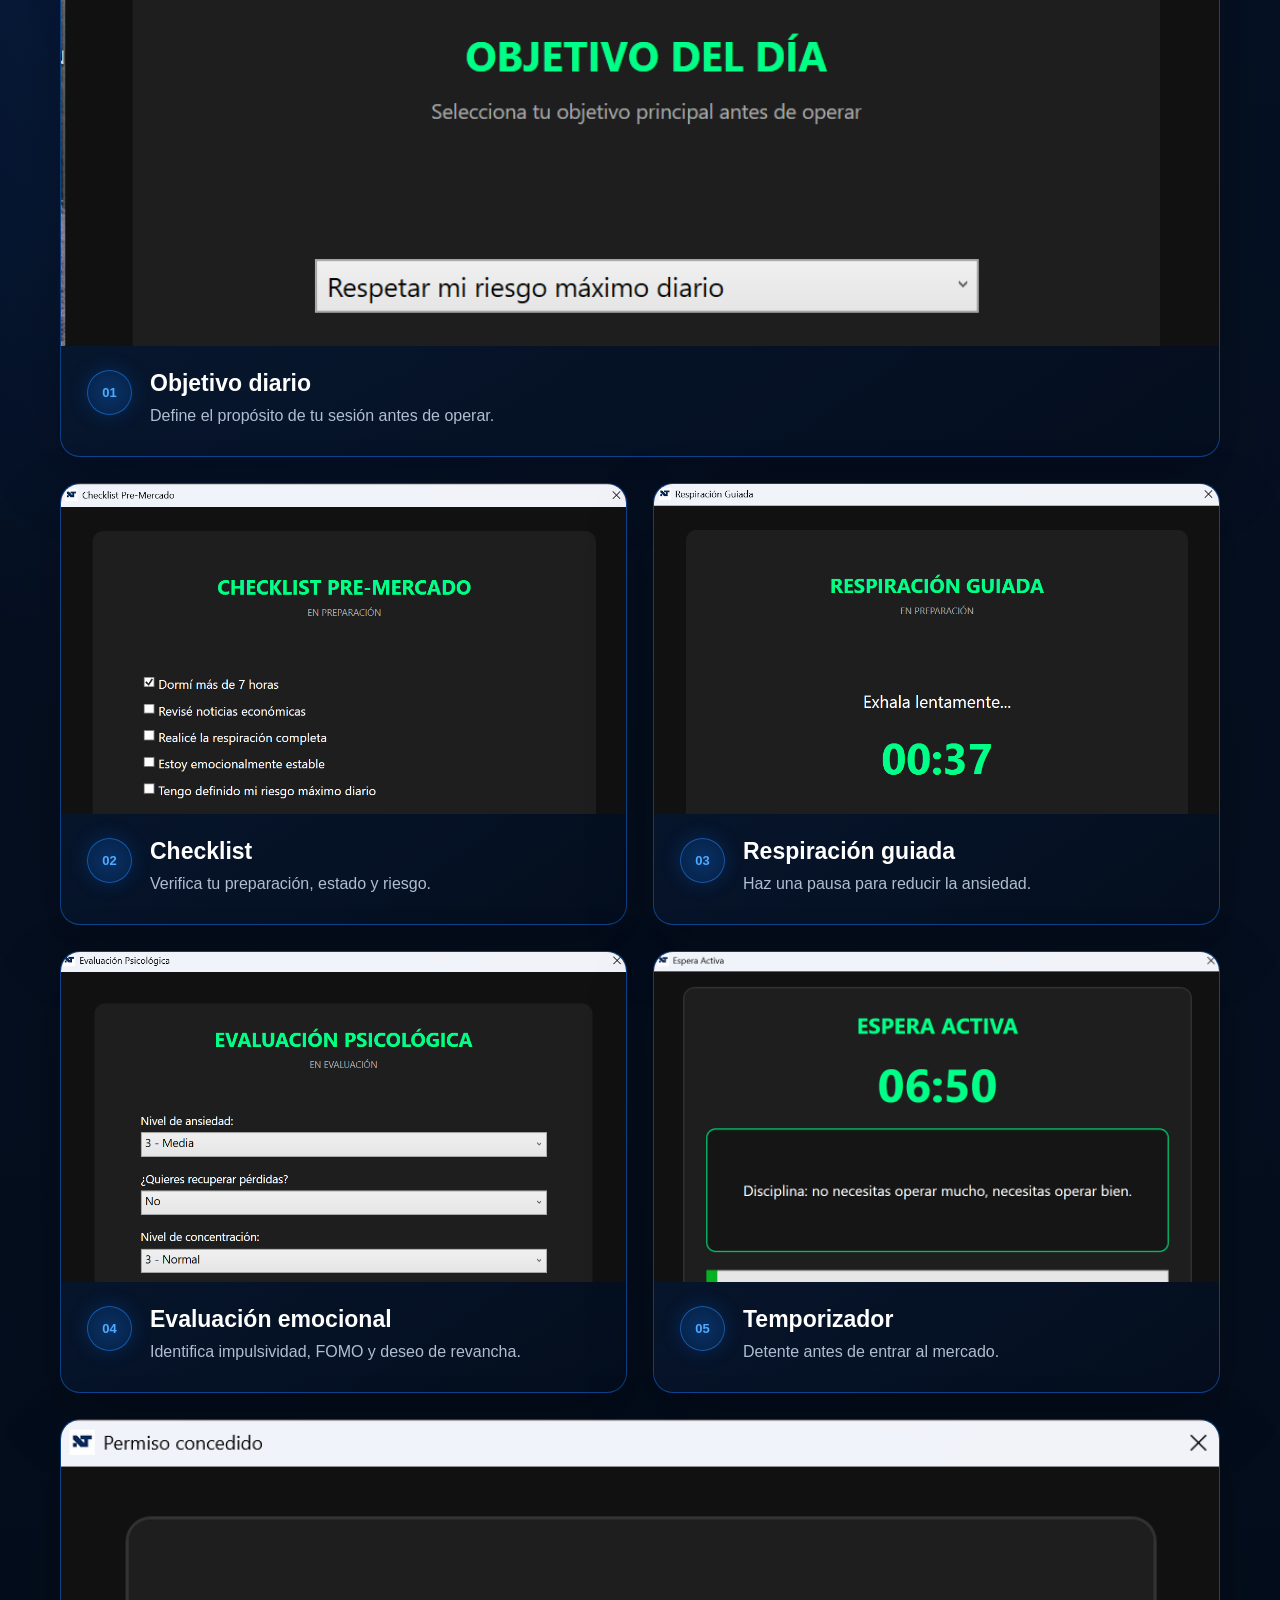
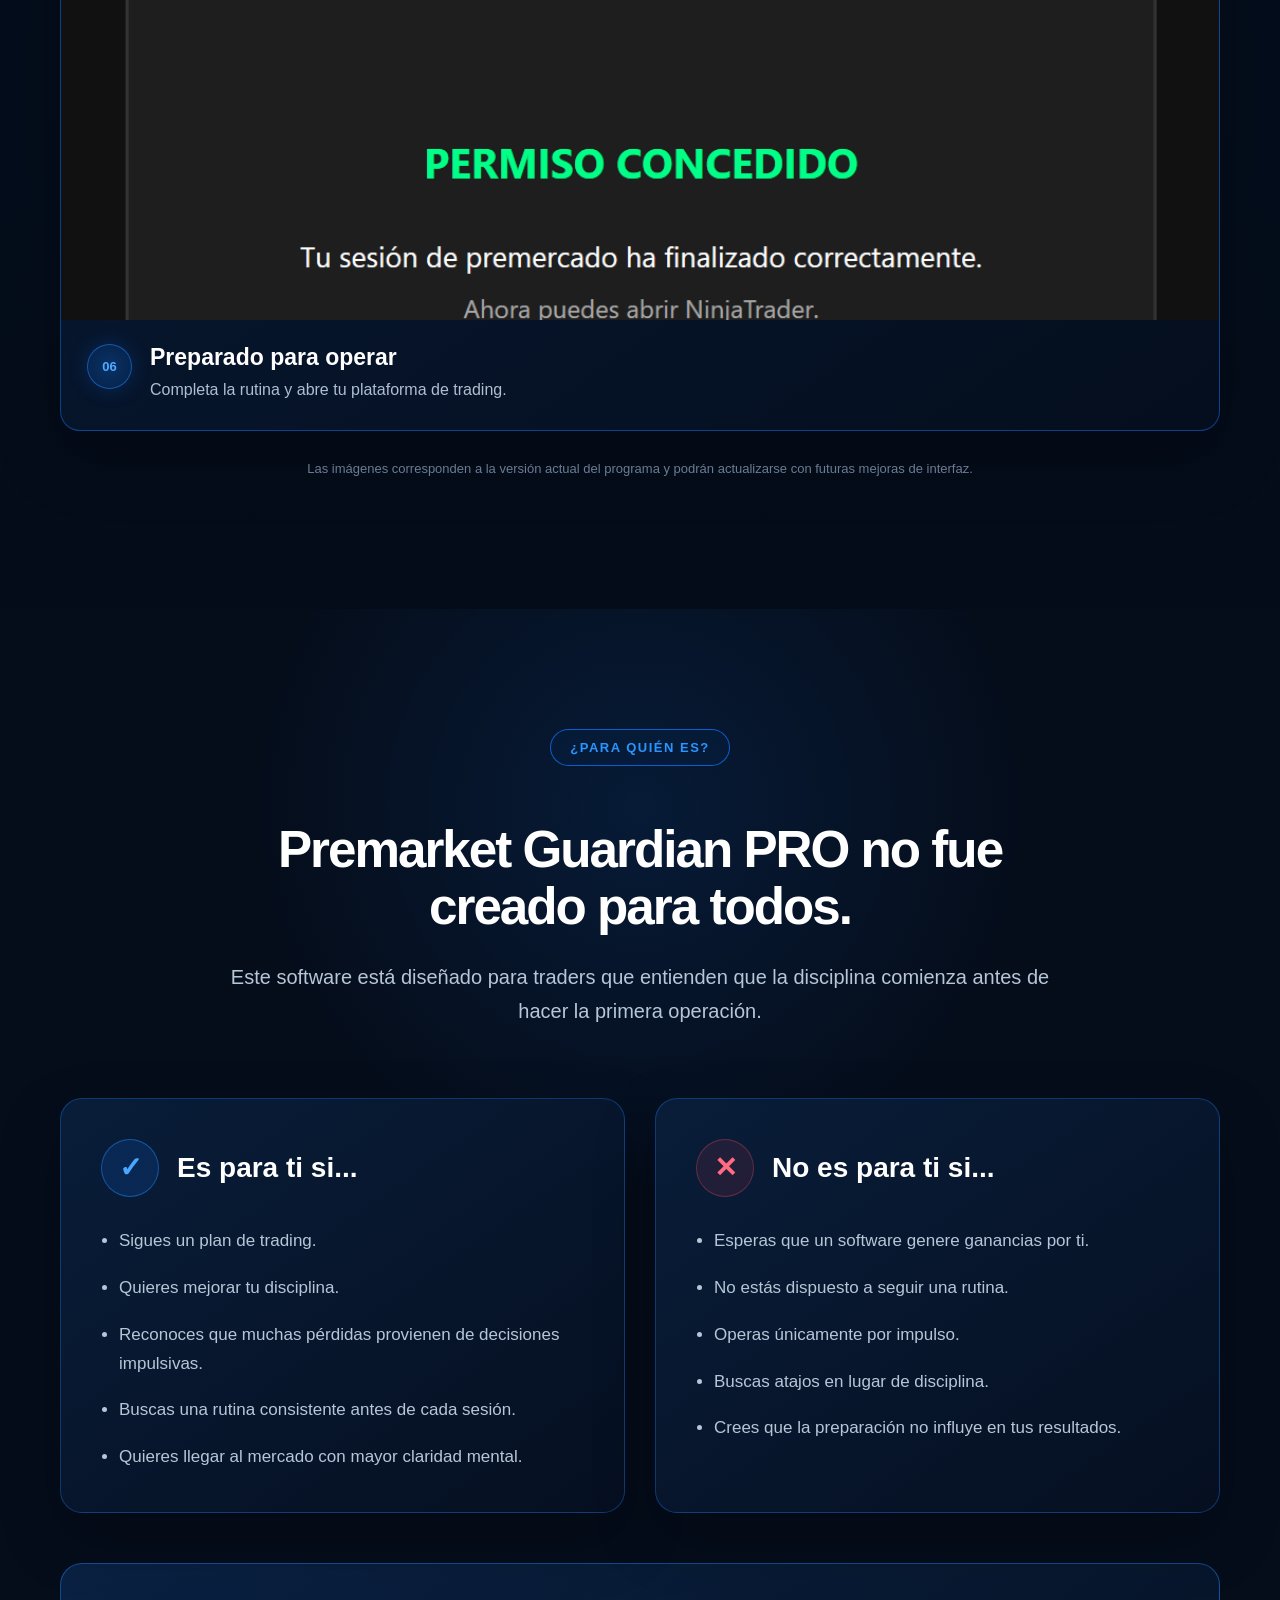
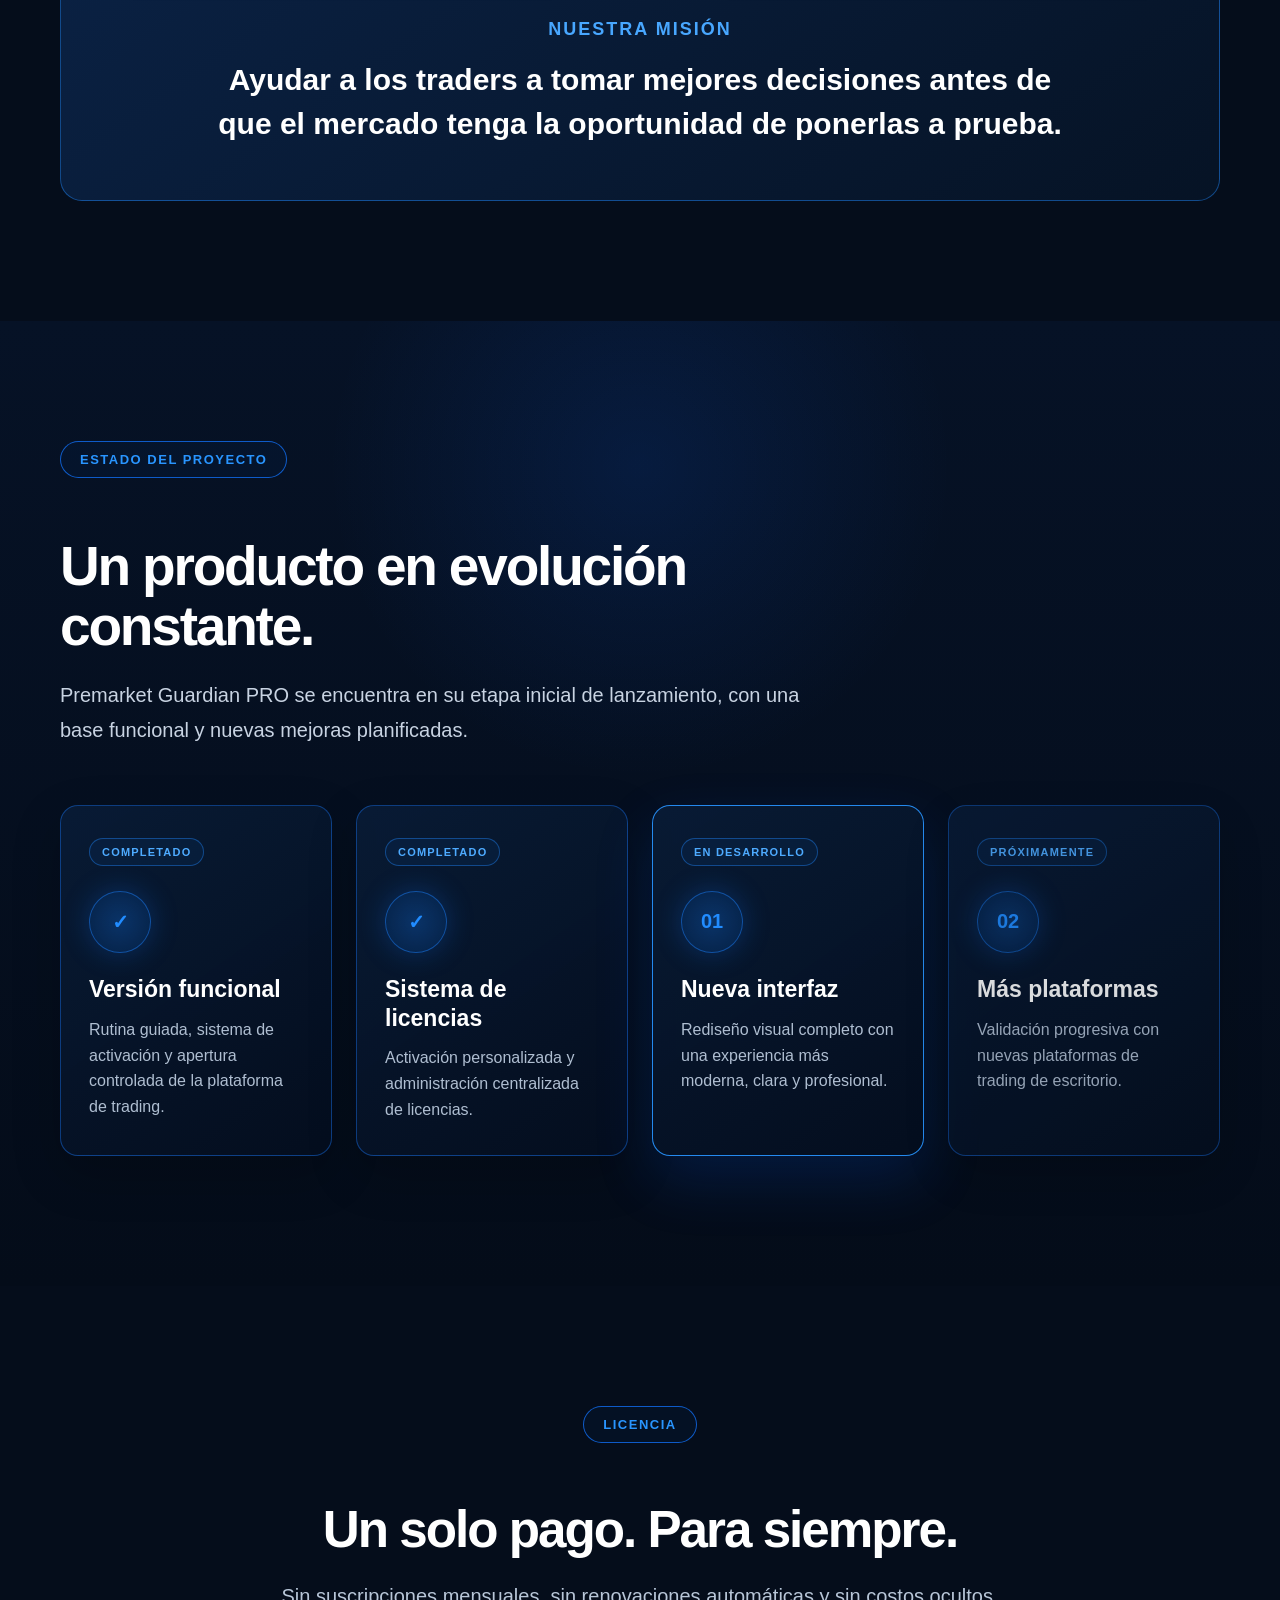
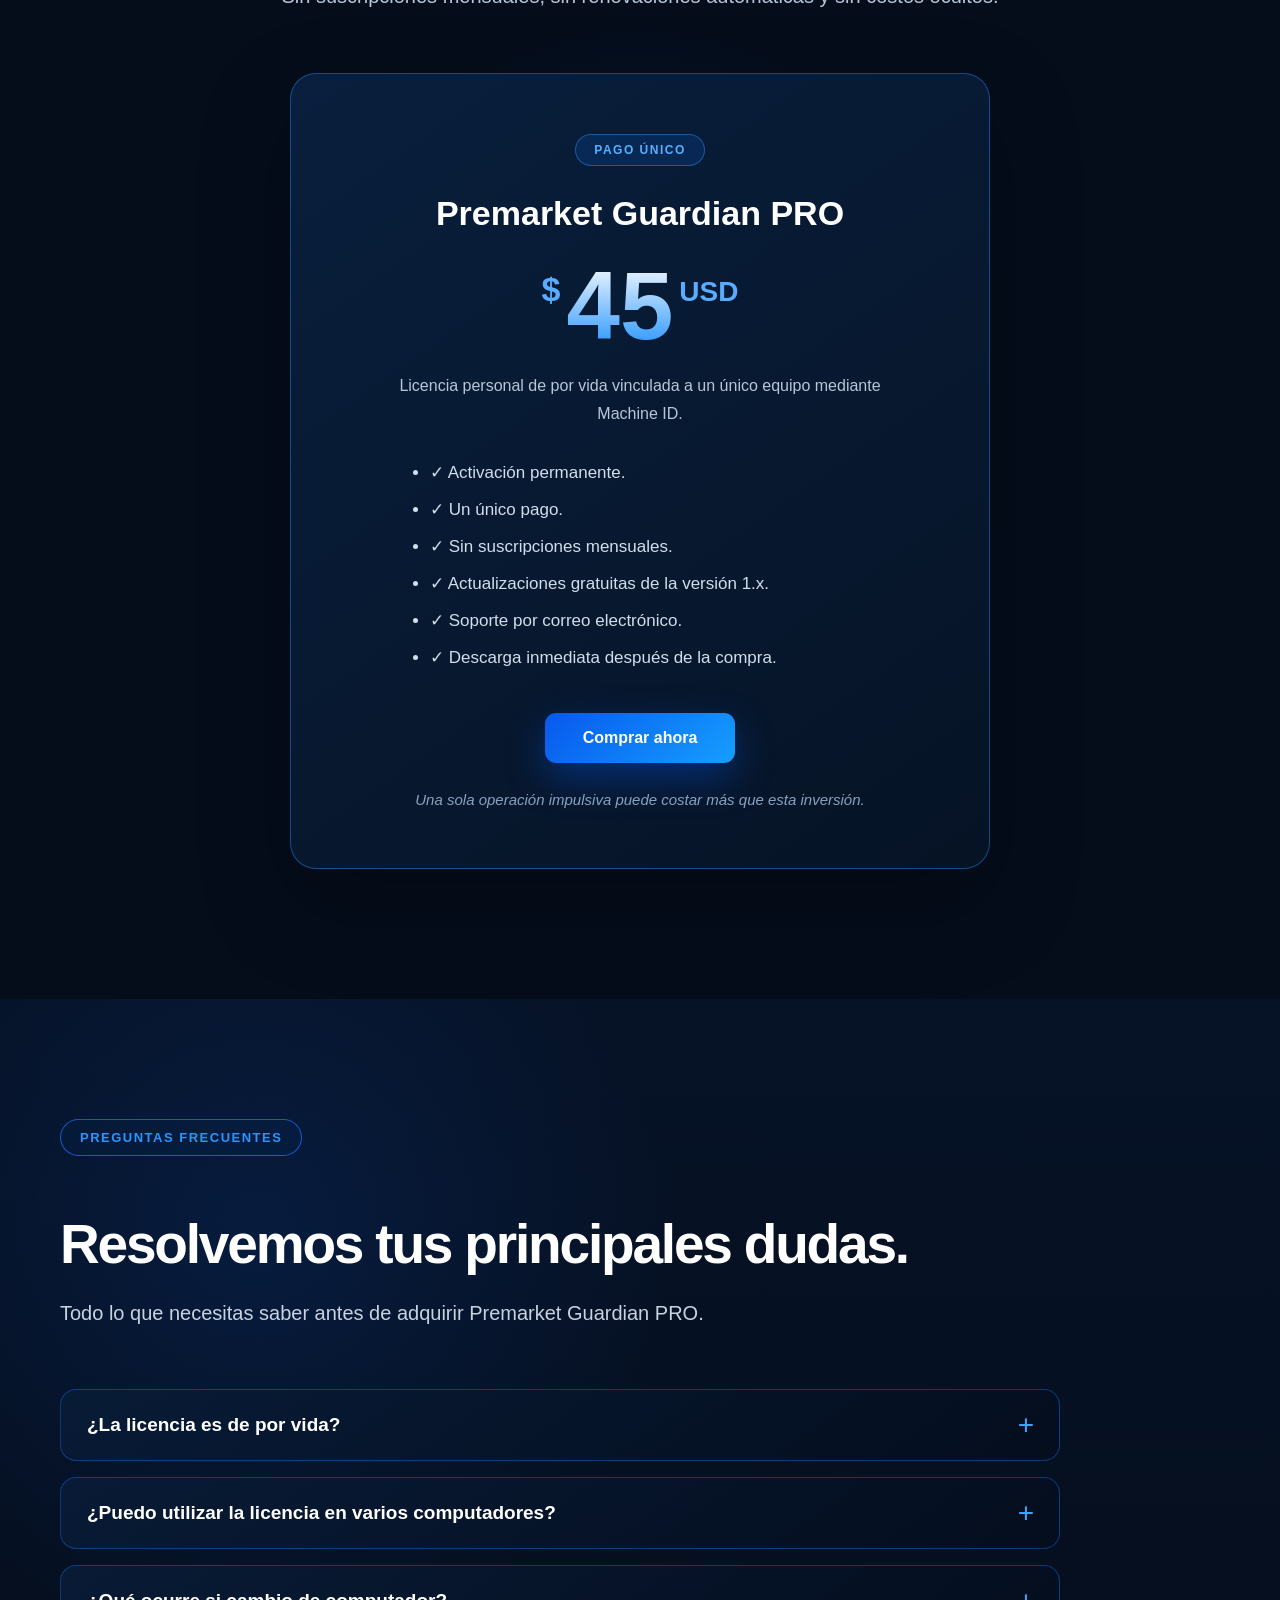
==== commit 9824fad2: "Integrar PayPal Checkout y entrega automática de licencias" ====
--- a/index.html
+++ b/index.html
@@ -55,11 +55,9 @@
 
         </nav>
 
-        <a
-    href="https://buy.polar.sh/polar_cl_aUegjAK8gR0zCMduZkhFIYgye9ovBJIa42kEJ1Z7CIy"
-    class="btn btn-primary"
-    target="_blank"
-    rel="noopener noreferrer"
+       <a
+    href="#paypal-checkout"
+    class="btn btn-primary paypal-open-button"
 >
     Comprar ahora
 </a>
@@ -92,10 +90,8 @@
                 <div class="hero-buttons">
 
                    <a
-    href="https://buy.polar.sh/polar_cl_aUegjAK8gR0zCMduZkhFIYgye9ovBJIa42kEJ1Z7CIy"
-    class="btn btn-primary"
-    target="_blank"
-    rel="noopener noreferrer"
+    href="#paypal-checkout"
+    class="btn btn-primary paypal-open-button"
 >
     Comprar ahora
 </a>
@@ -1497,10 +1493,8 @@
             </ul>
 
             <a
-    href="https://buy.polar.sh/polar_cl_aUegjAK8gR0zCMduZkhFIYgye9ovBJIa42kEJ1Z7CIy"
-    class="btn btn-primary"
-    target="_blank"
-    rel="noopener noreferrer"
+    href="#paypal-checkout"
+    class="btn btn-primary paypal-open-button"
 >
     Comprar ahora
 </a>
@@ -1690,7 +1684,12 @@
                 <a href="#caracteristicas">Características</a>
                 <a href="#como-funciona">Cómo funciona</a>
                 <a href="#compatibilidad">Compatibilidad</a>
-                <a href="https://buy.polar.sh/polar_cl_aUegjAK8gR0zCMduZkhFIYgye9ovBJIa42kEJ1Z7CIy">Comprar</a>
+                
+                <a href="#paypal-checkout"
+    class="btn btn-primary paypal-open-button"
+>
+    Comprar ahora
+</a>
 
             </div>
 
@@ -1725,6 +1724,34 @@
     </div>
 
 </footer>
+<!-- =========================================================
+     PAYPAL CHECKOUT
+========================================================= -->
+<section class="paypal-checkout-section" id="paypal-checkout">
+    <div class="container paypal-checkout-card">
+        <div class="paypal-checkout-header">
+            <span class="paypal-checkout-label">PAGO SEGURO</span>
+
+            <h2>Completa tu compra</h2>
+
+            <p>
+                Premarket Guardian PRO — Licencia de por vida para un computador.
+            </p>
+
+            <div class="paypal-checkout-price">
+                USD 45
+            </div>
+        </div>
+
+        <div id="paypal-loading">
+            Preparando el pago seguro...
+        </div>
+
+        <div id="paypal-button-container"></div>
+
+        <div id="paypal-result" aria-live="polite"></div>
+    </div>
+</section>
     </main>
 
     <script src="js/script.js"></script>
--- a/css/style.css
+++ b/css/style.css
@@ -3545,4 +3545,80 @@
     .footer-links {
         grid-template-columns: 1fr;
     }
+}
+/* =========================================================
+   PAYPAL CHECKOUT
+========================================================= */
+
+.paypal-checkout-section {
+    padding: 90px 20px;
+}
+
+.paypal-checkout-card {
+    max-width: 720px;
+    margin: 0 auto;
+    padding: 42px;
+    border: 1px solid rgba(82, 145, 255, 0.22);
+    border-radius: 22px;
+    background: rgba(10, 20, 38, 0.92);
+    box-shadow: 0 24px 70px rgba(0, 0, 0, 0.28);
+}
+
+.paypal-checkout-header {
+    text-align: center;
+    margin-bottom: 28px;
+}
+
+.paypal-checkout-label {
+    display: inline-block;
+    margin-bottom: 14px;
+    font-size: 0.76rem;
+    font-weight: 700;
+    letter-spacing: 0.14em;
+    color: #70a8ff;
+}
+
+.paypal-checkout-header h2 {
+    margin-bottom: 12px;
+}
+
+.paypal-checkout-header p {
+    margin-bottom: 18px;
+    opacity: 0.82;
+}
+
+.paypal-checkout-price {
+    font-size: 2.2rem;
+    font-weight: 800;
+}
+
+#paypal-button-container {
+    max-width: 500px;
+    margin: 0 auto;
+}
+
+#paypal-loading {
+    text-align: center;
+    padding: 16px;
+    opacity: 0.8;
+}
+
+#paypal-result {
+    margin-top: 20px;
+    text-align: center;
+    line-height: 1.6;
+}
+
+.paypal-success-message {
+    padding: 20px;
+    border: 1px solid rgba(75, 220, 140, 0.35);
+    border-radius: 14px;
+    background: rgba(37, 143, 89, 0.12);
+}
+
+.paypal-error-message {
+    padding: 18px;
+    border: 1px solid rgba(255, 105, 105, 0.35);
+    border-radius: 14px;
+    background: rgba(180, 45, 45, 0.12);
 }
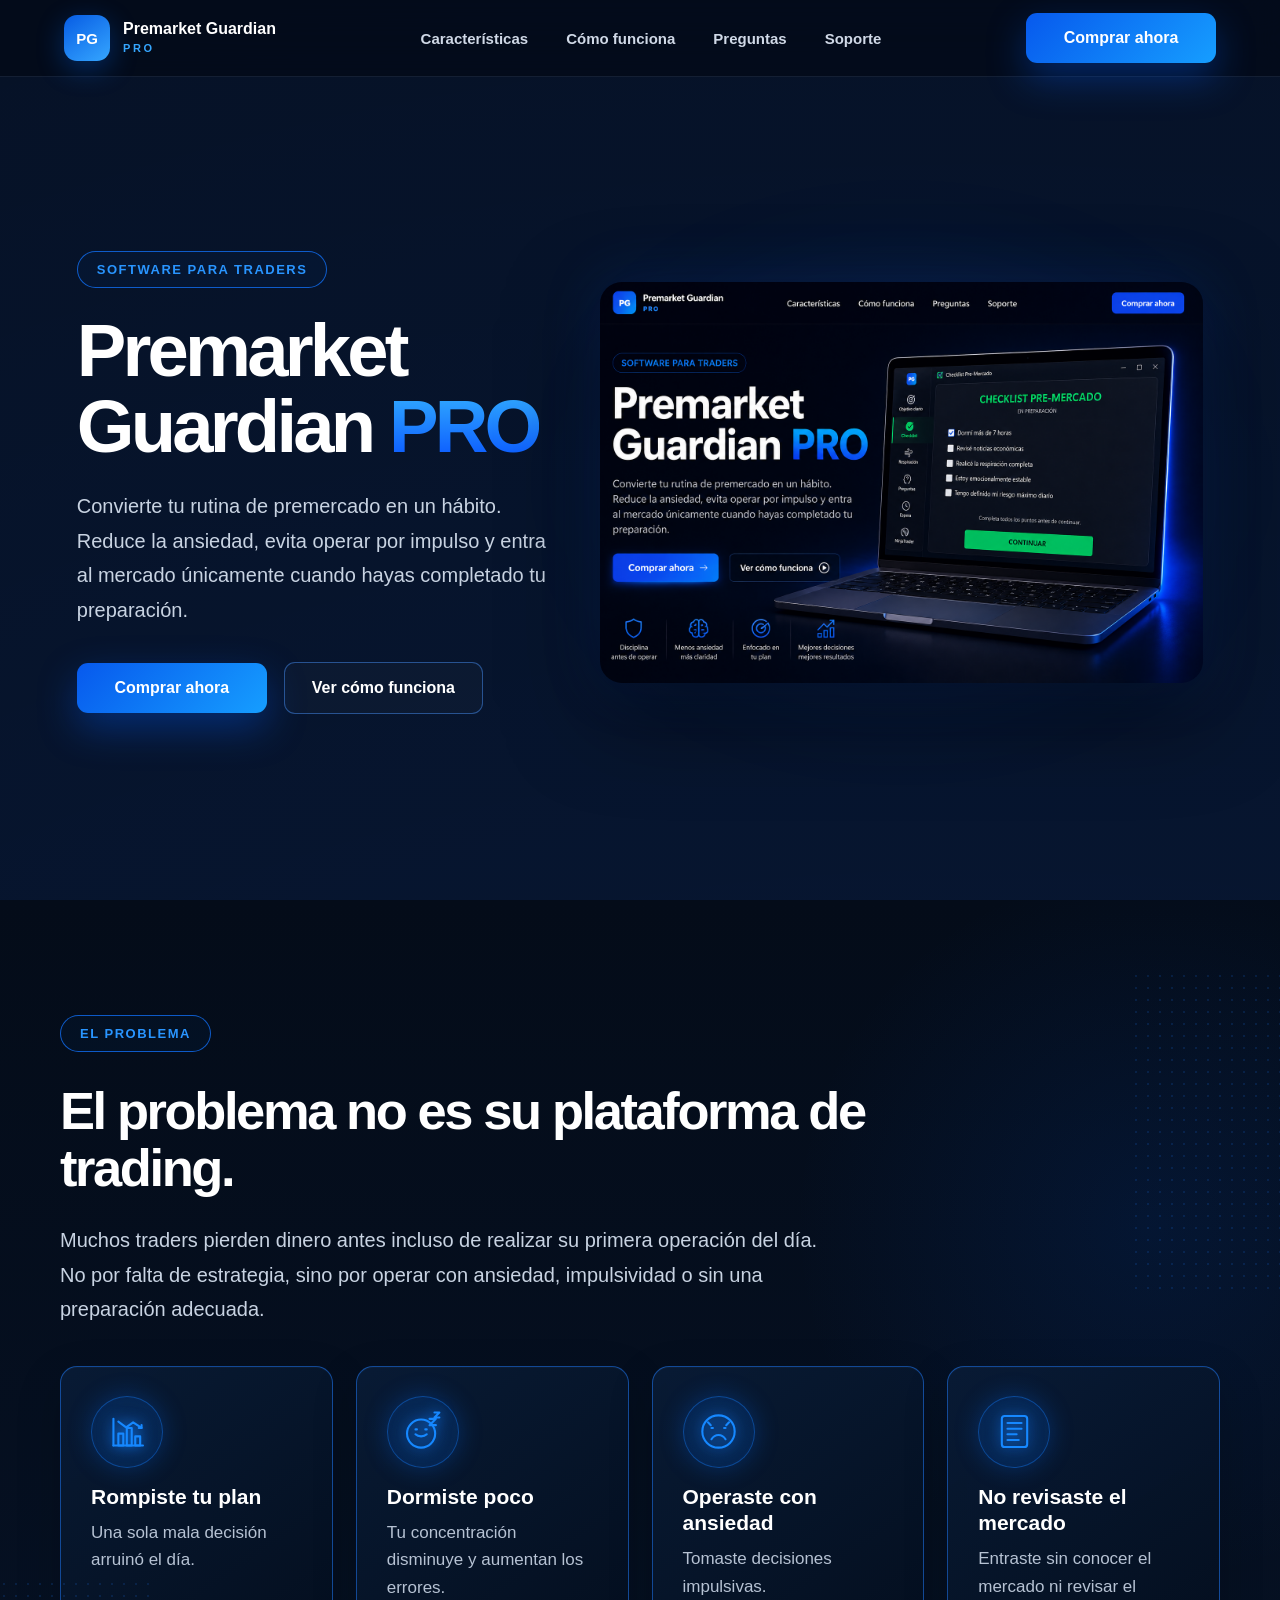
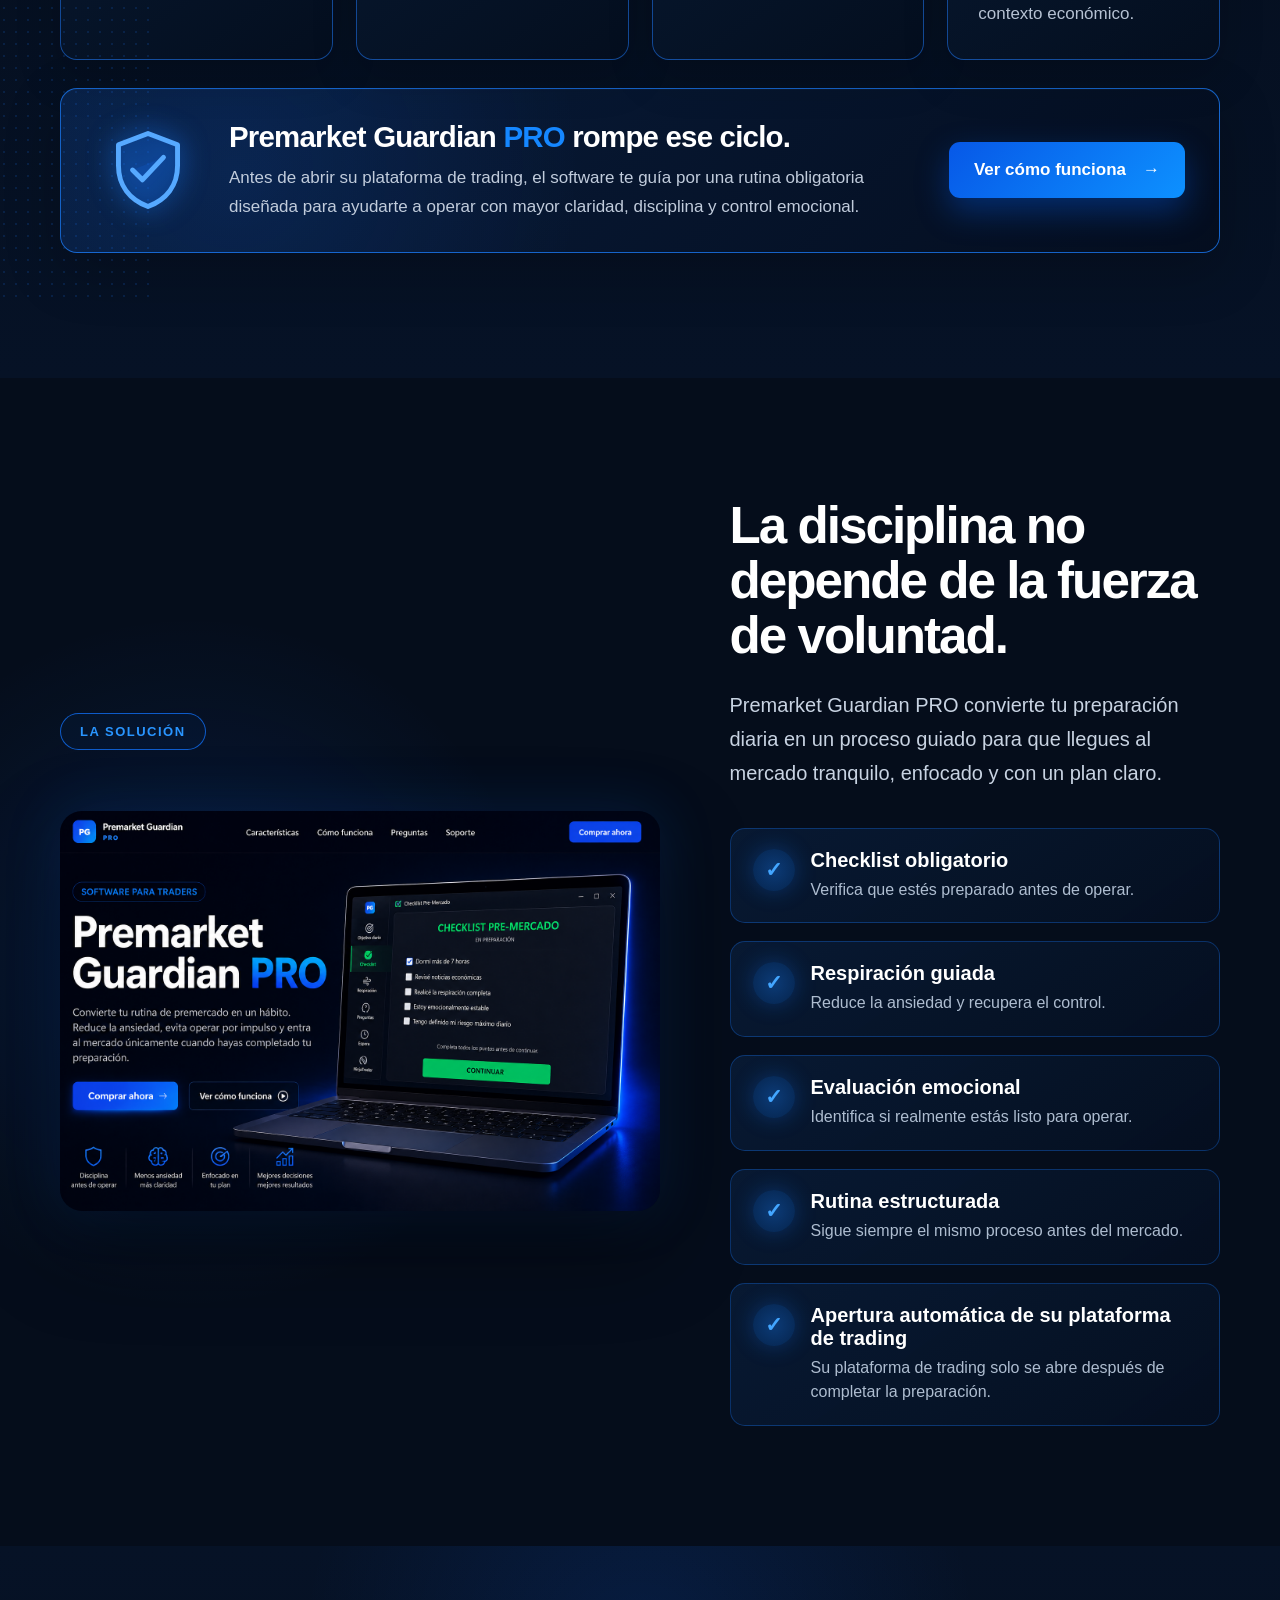
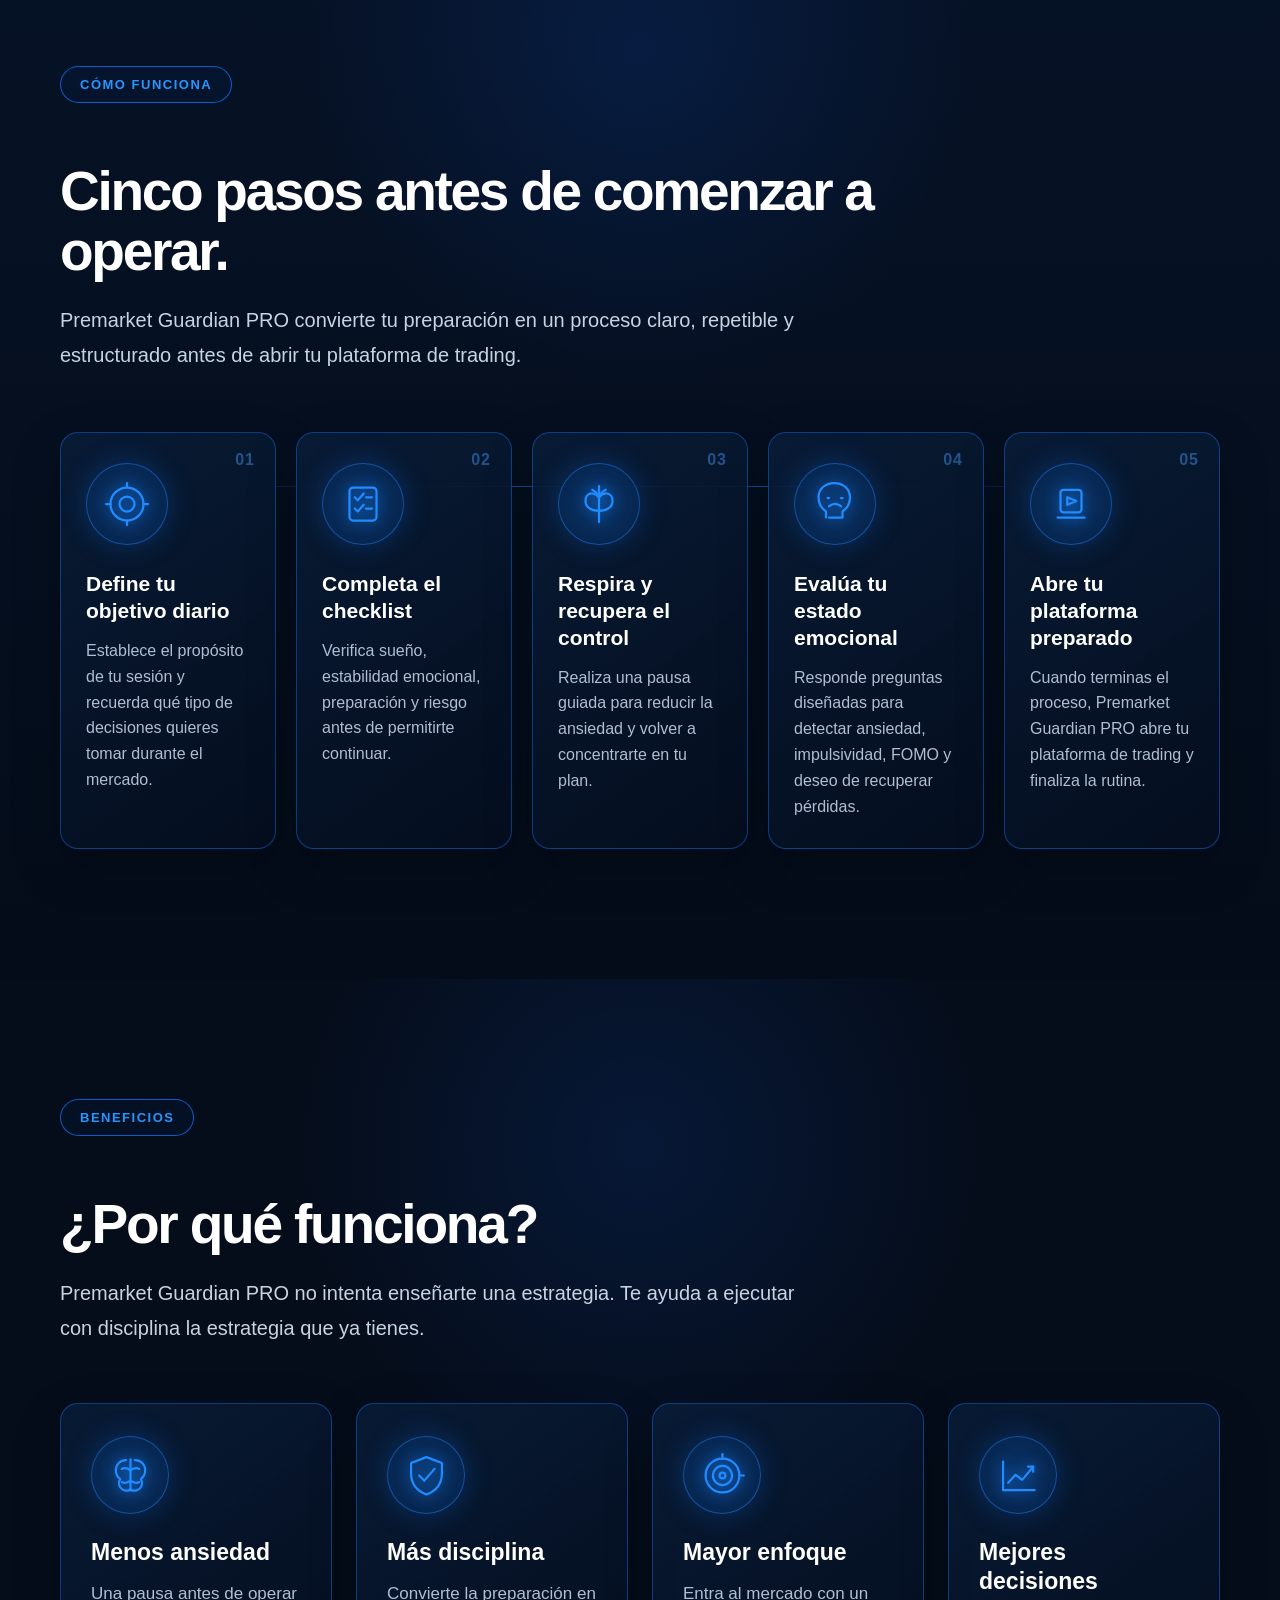
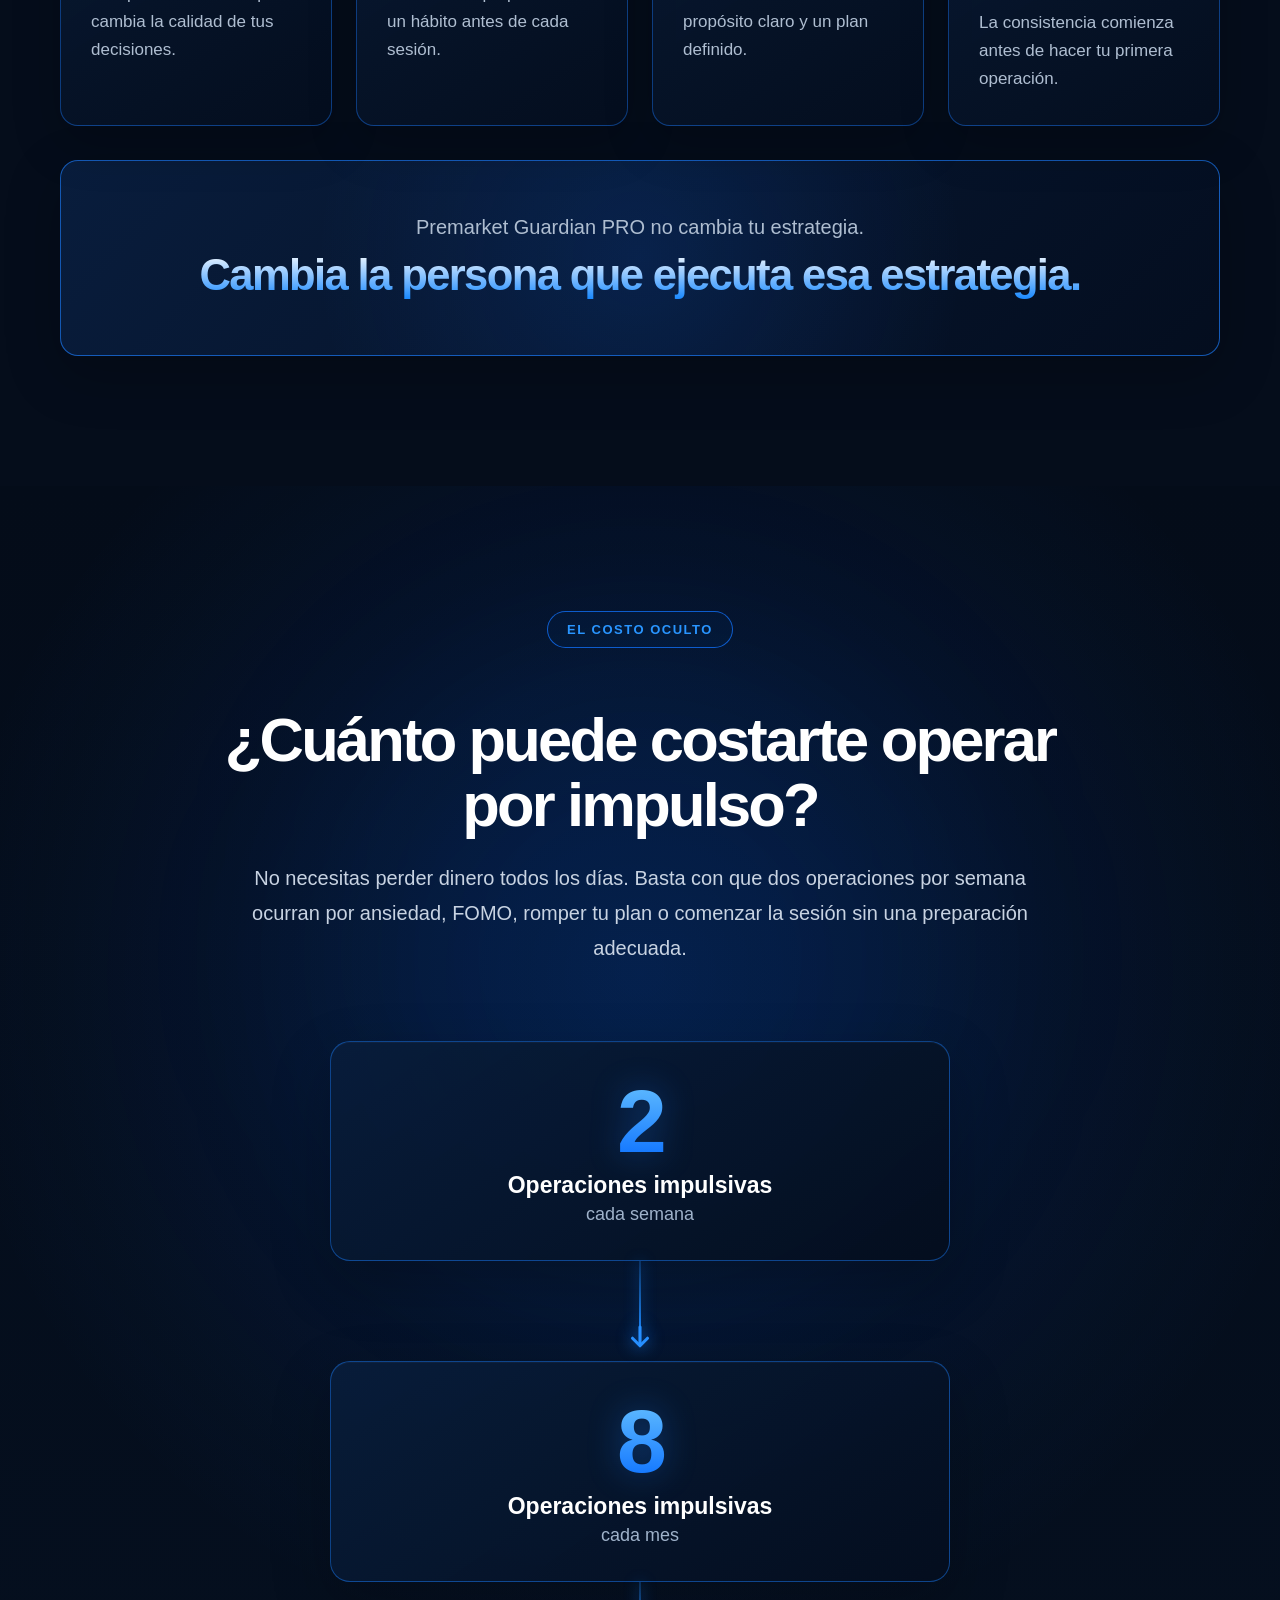
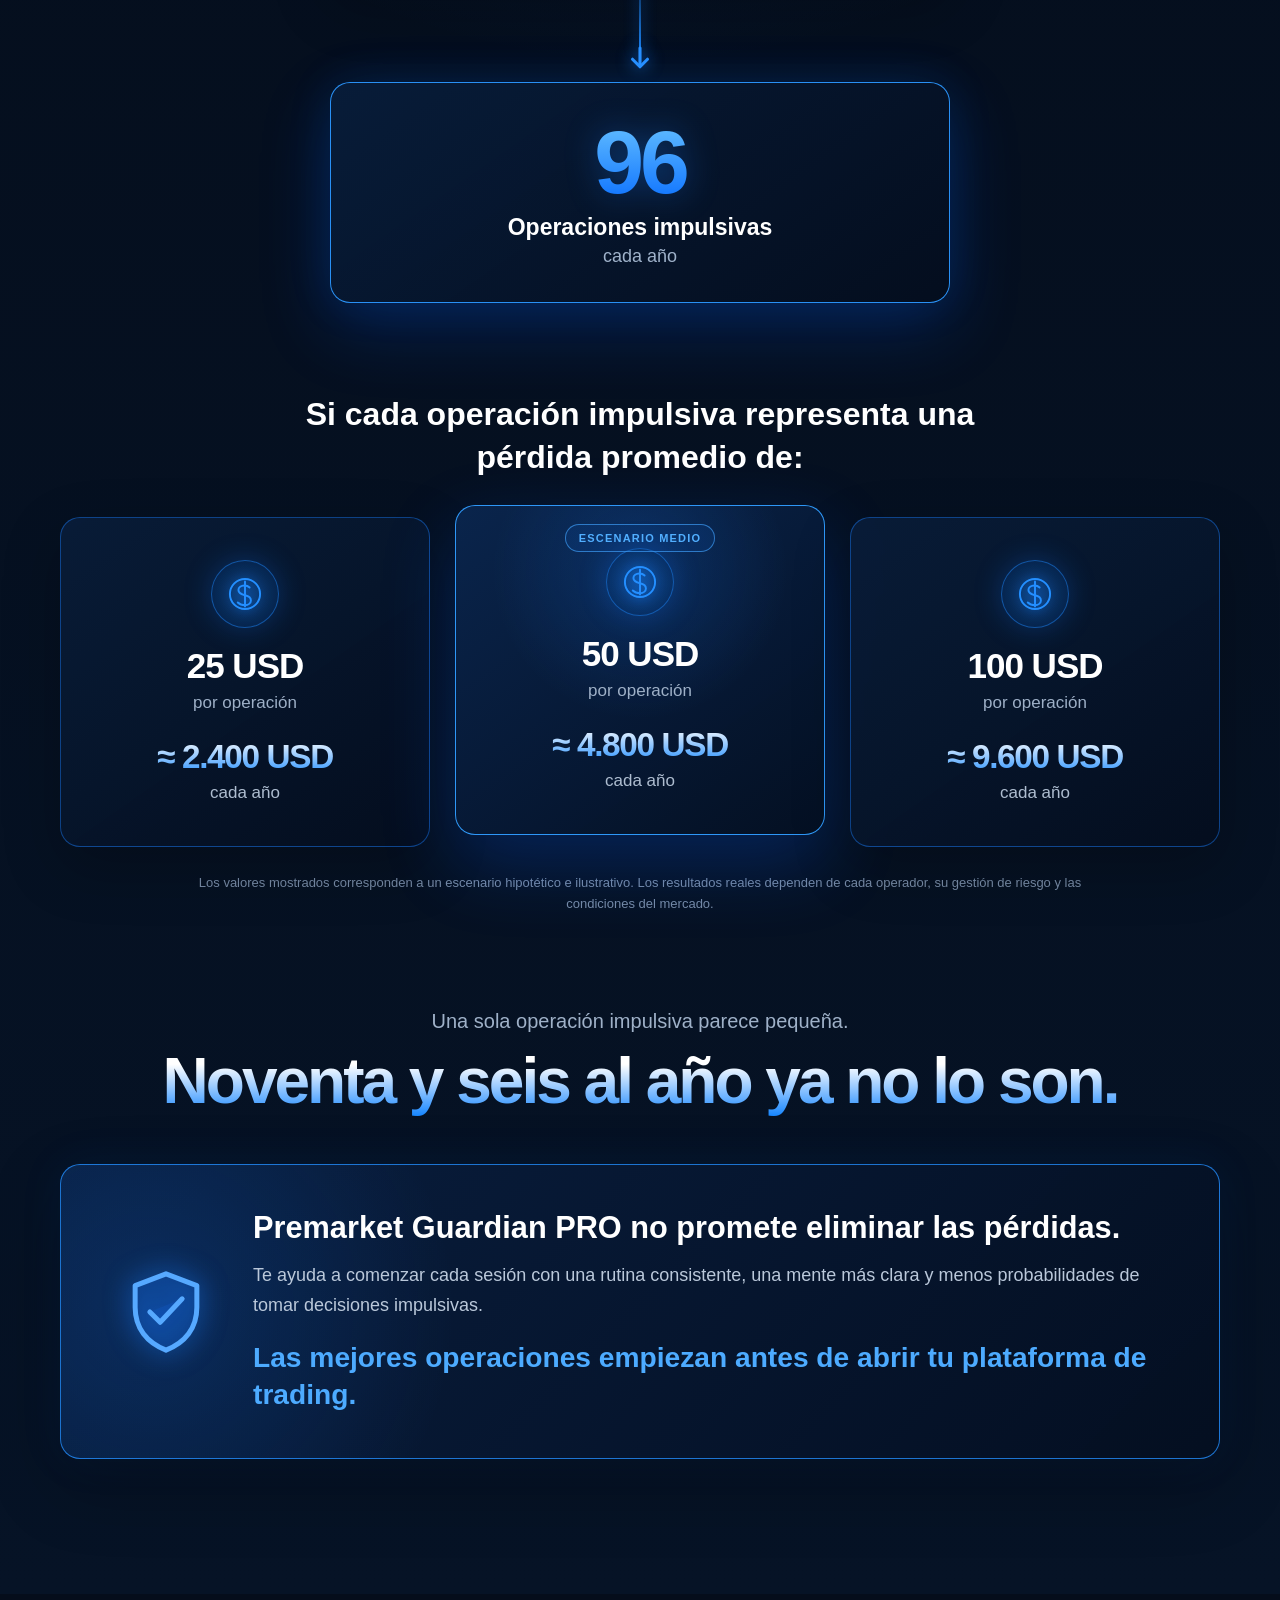
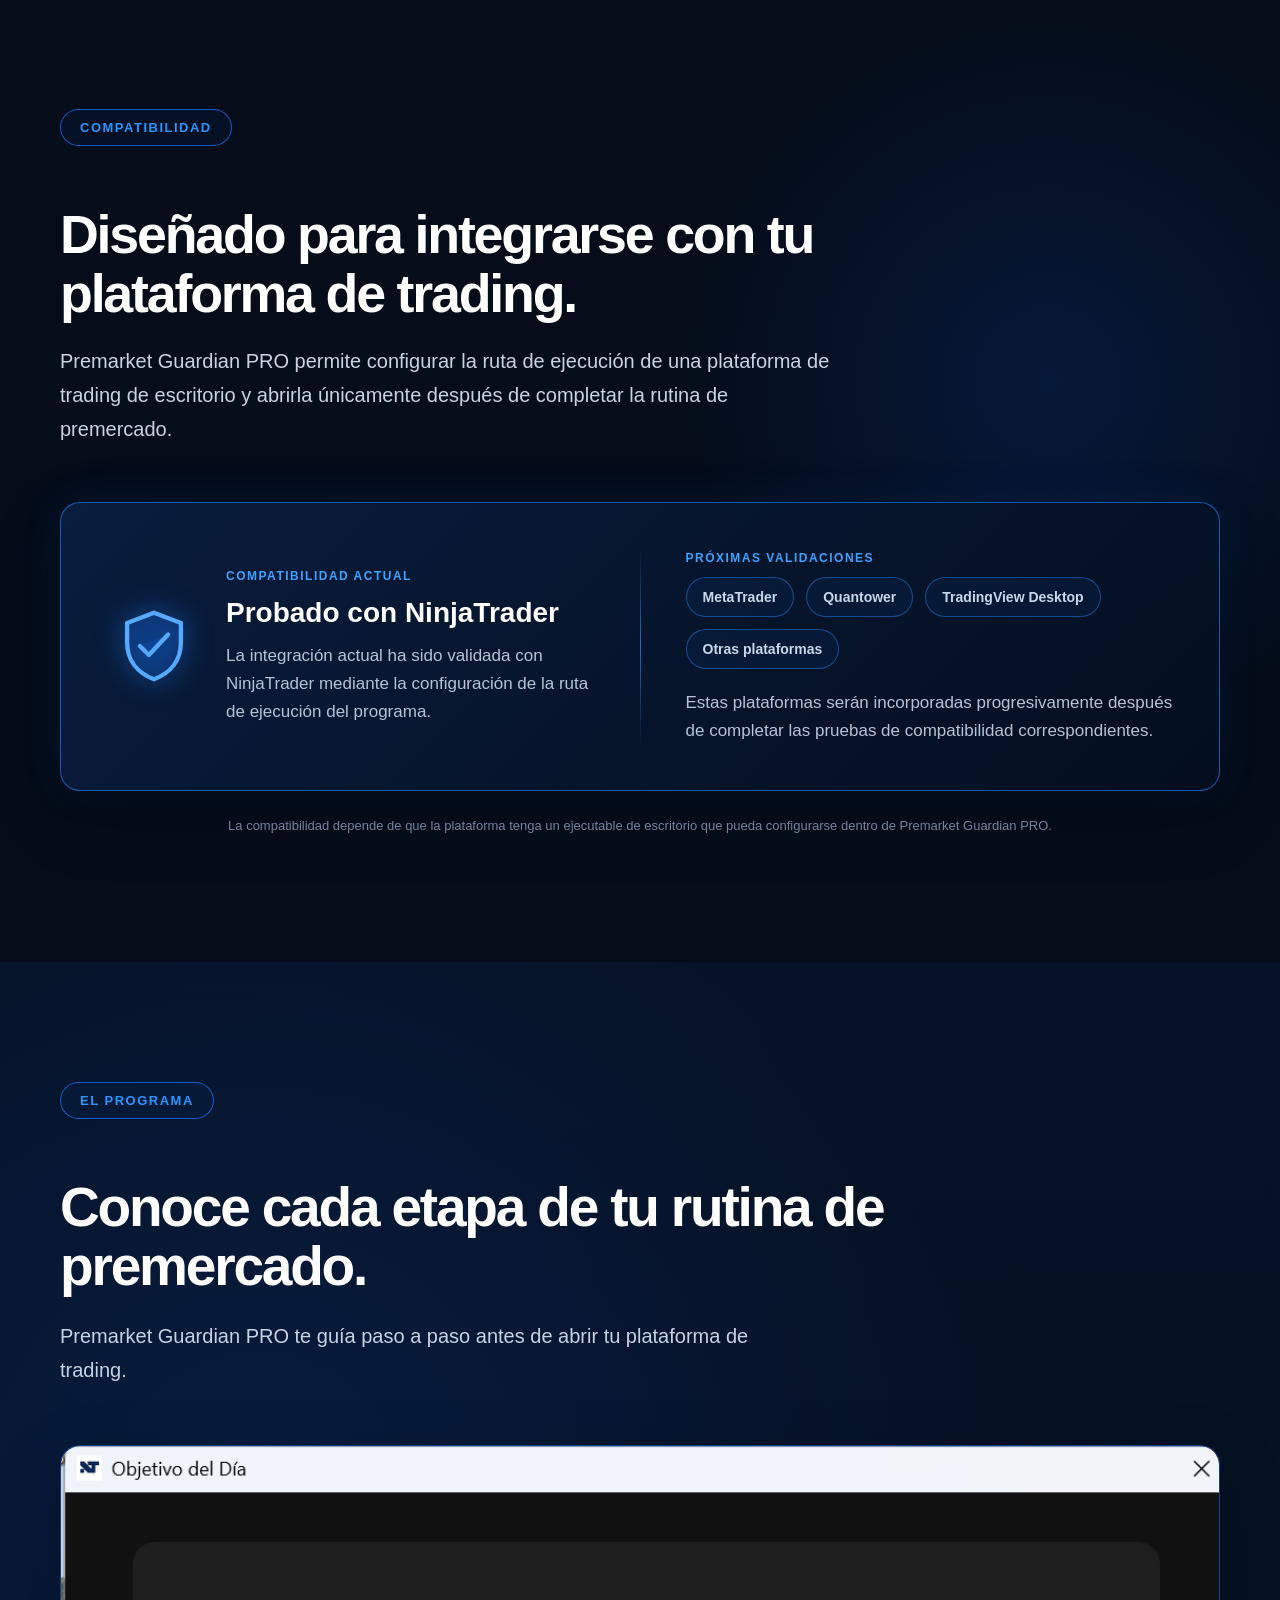
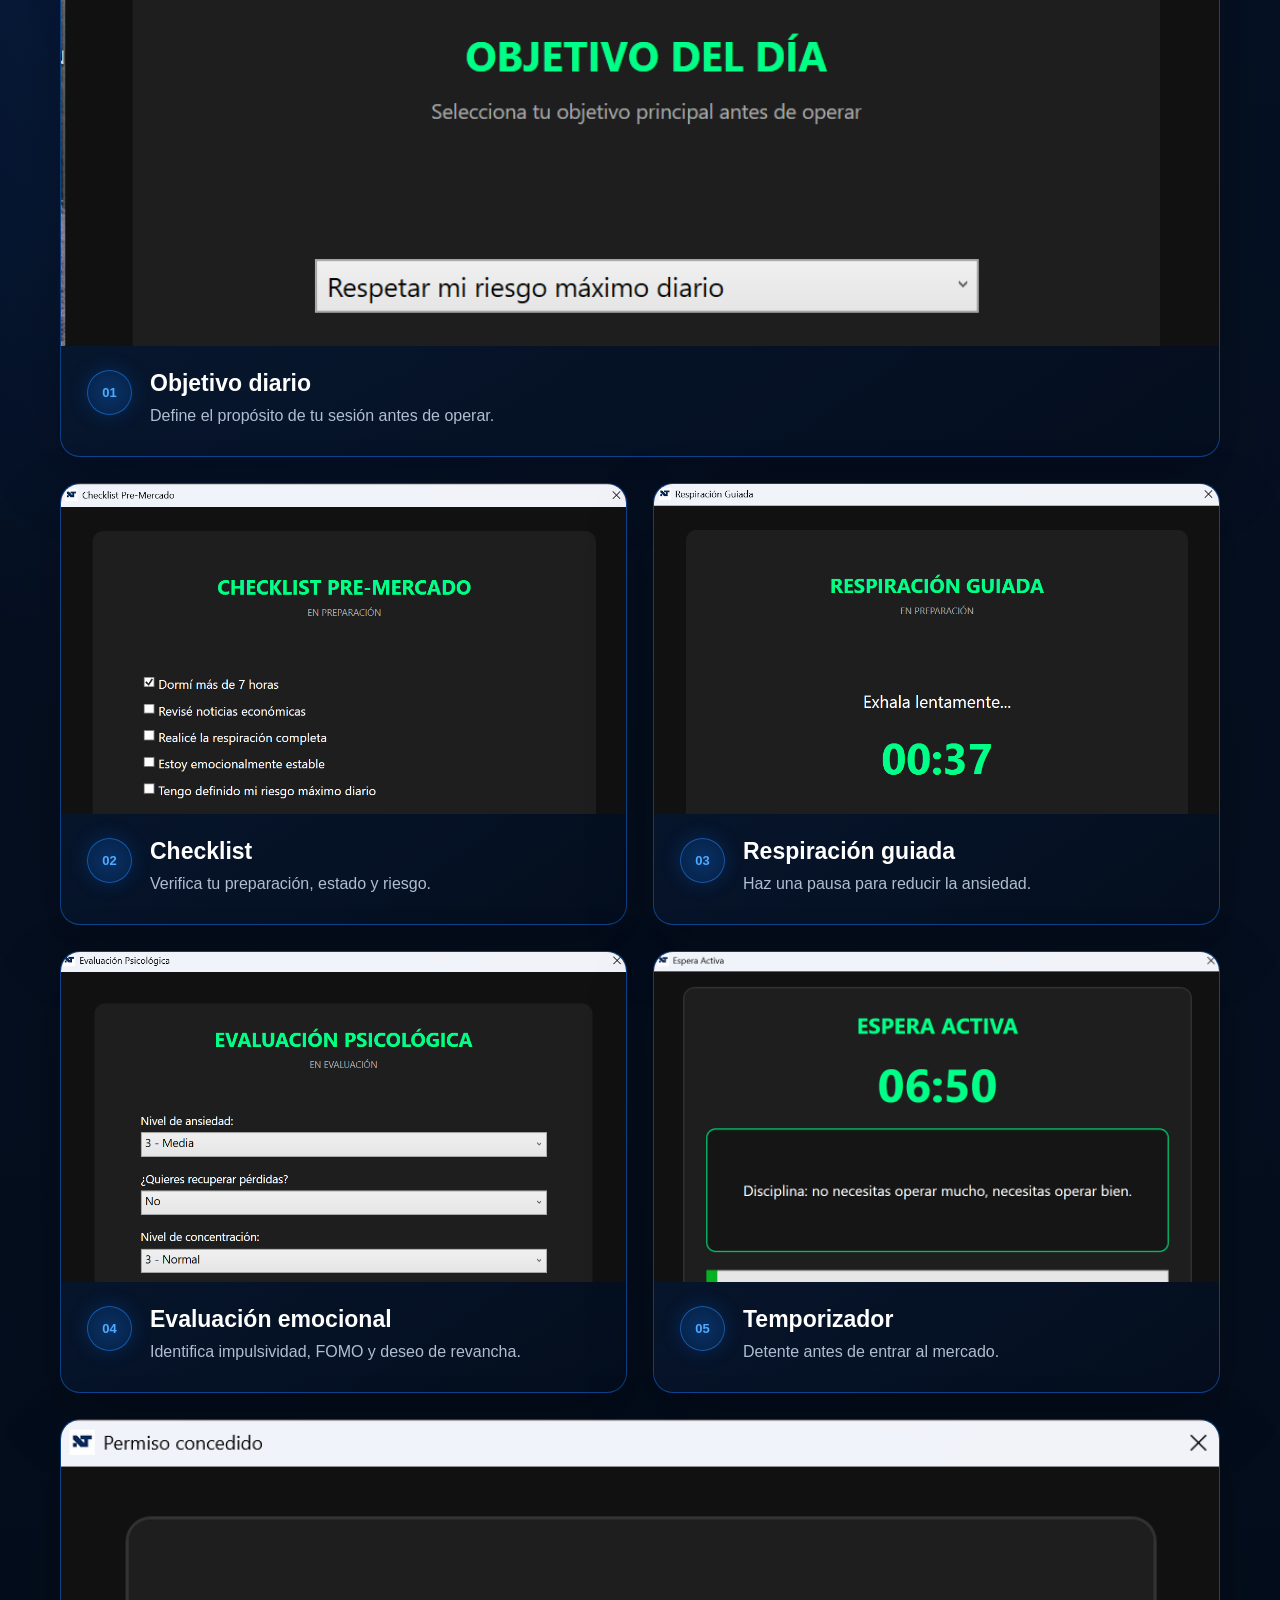
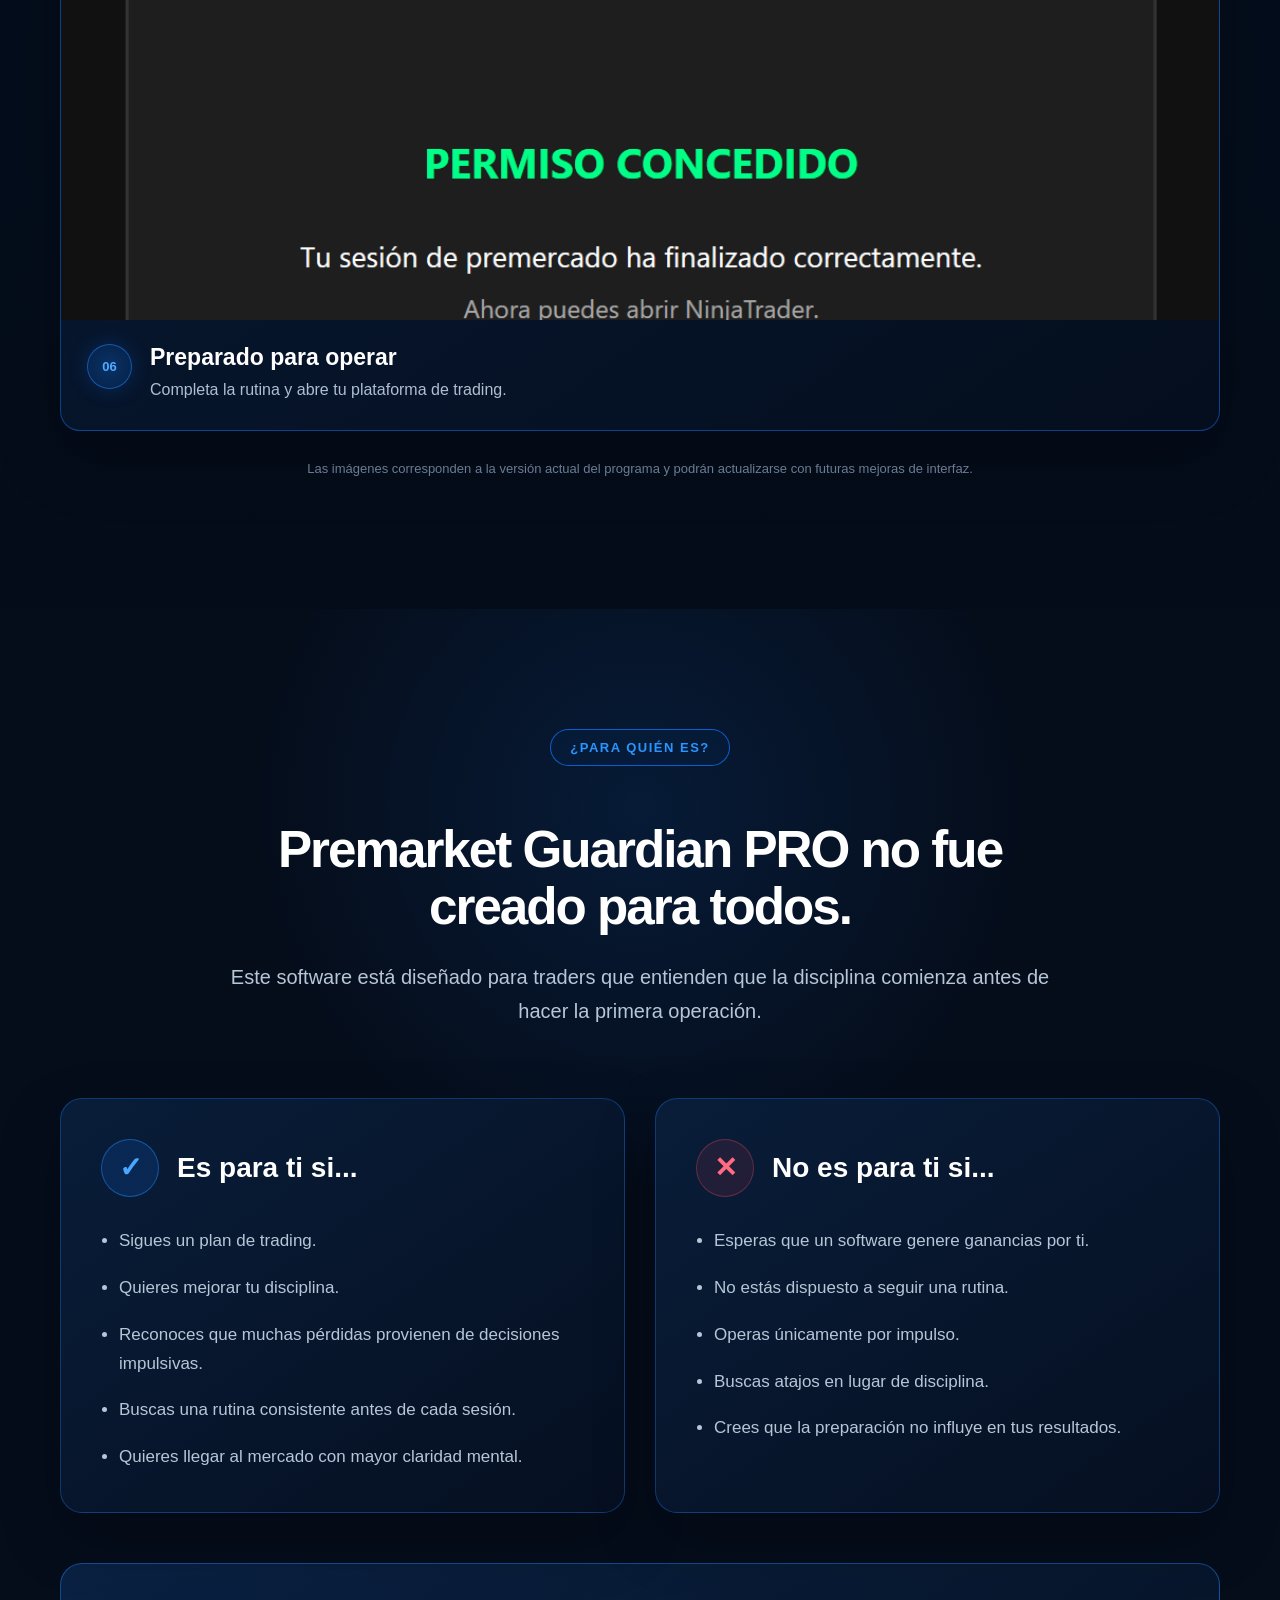
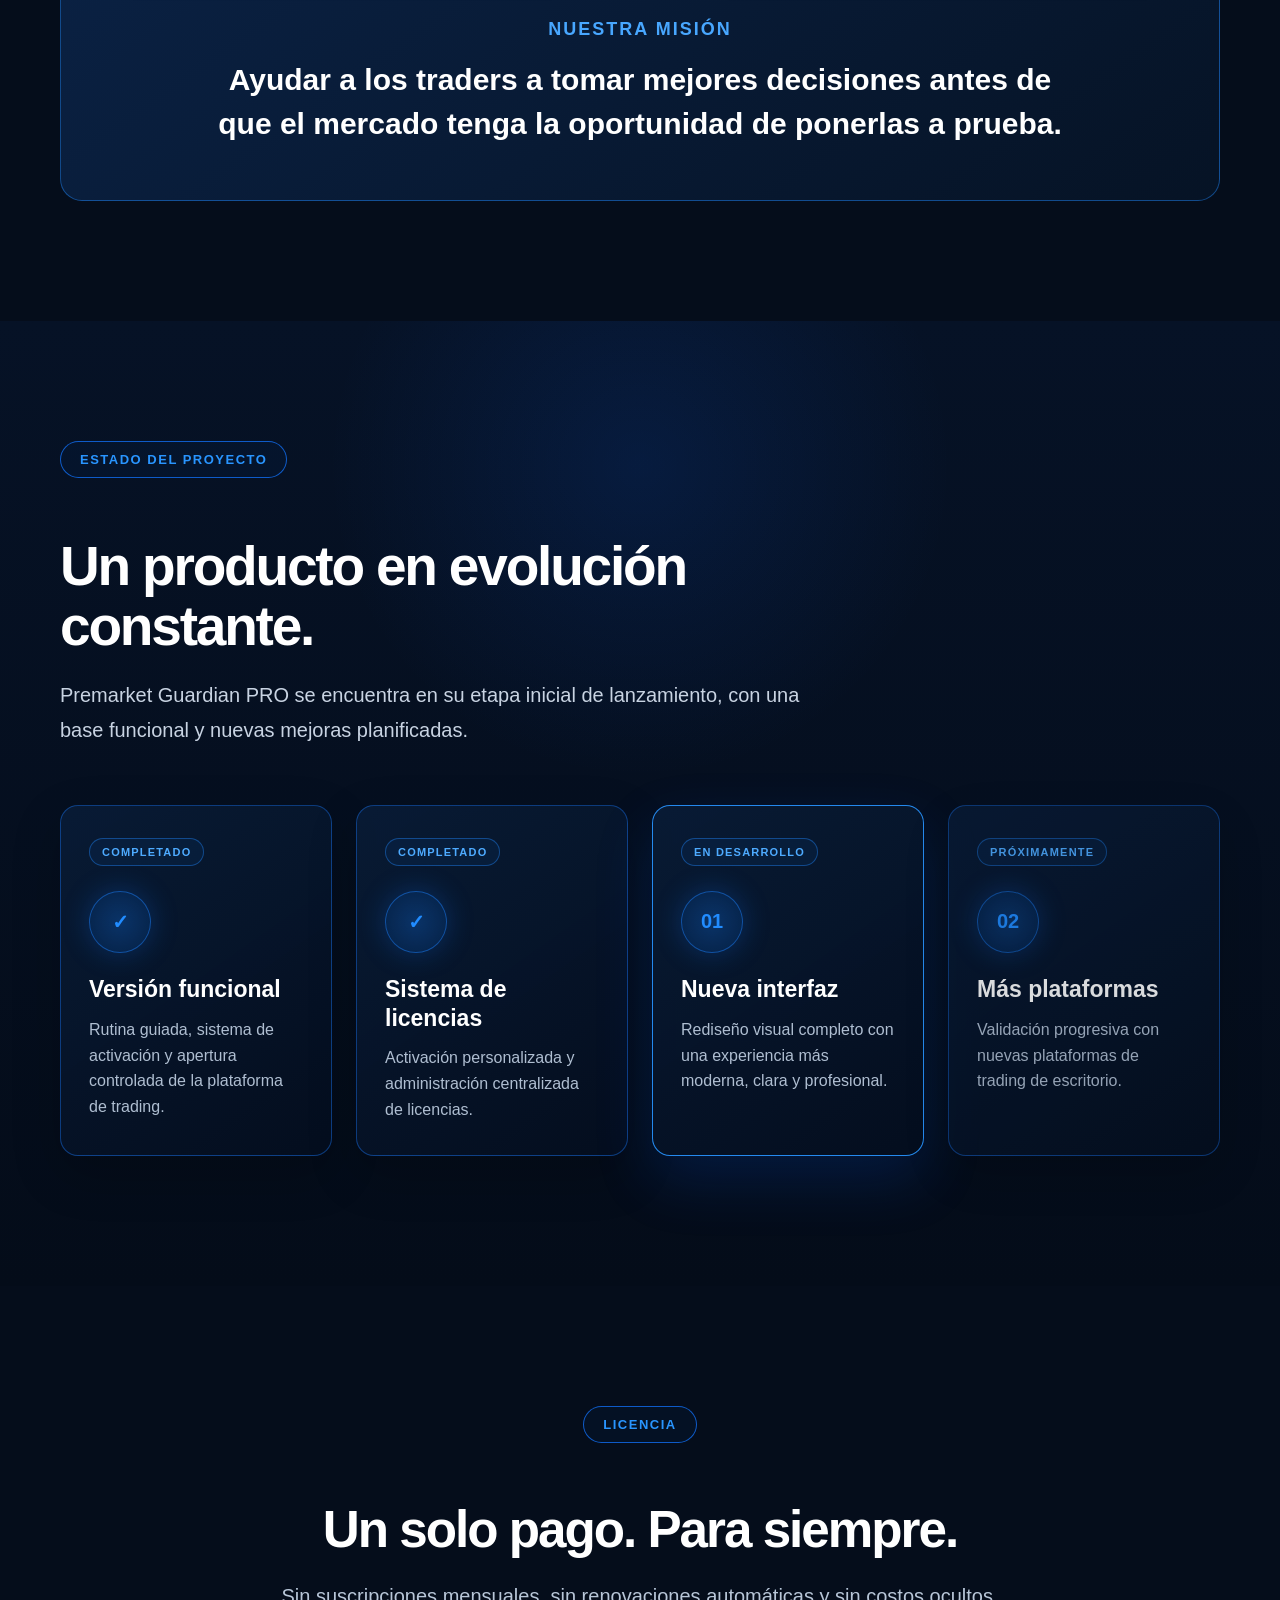
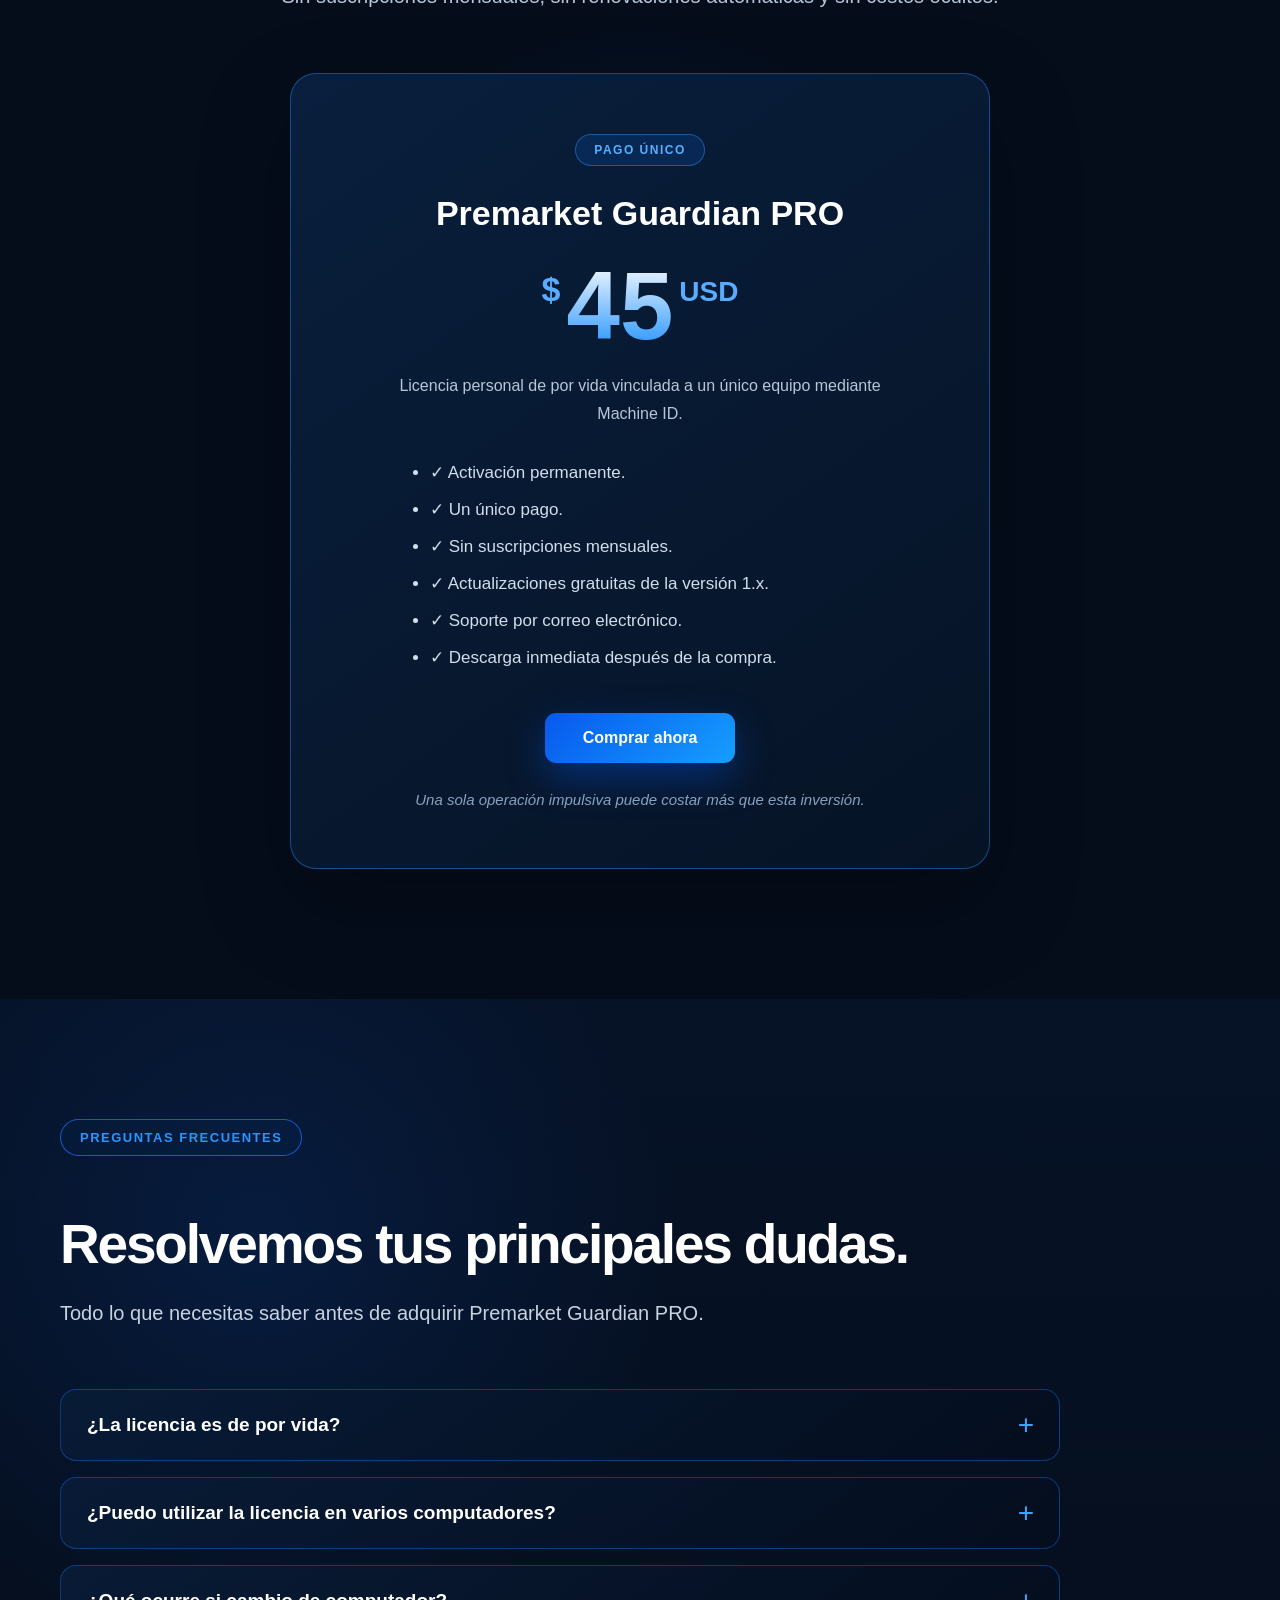
==== commit 3b2ab046: "Add legal pages for Paddle verification" ====
--- a/index.html
+++ b/index.html
@@ -1697,13 +1697,29 @@
 
                 <h3>Soporte</h3>
 
-                <a href="mailto:soporte@premarketguardian.com">
-                    Correo de soporte
-                </a>
-
-                <a href="#preguntas">
-                    Preguntas frecuentes
-                </a>
+<a href="mailto:soporte@premarketguardian.com">
+    Correo de soporte
+</a>
+
+<a href="privacidad.html">
+    Política de Privacidad
+</a>
+
+<a href="terminos.html">
+    Términos y Condiciones
+</a>
+
+<a href="reembolsos.html">
+    Política de Reembolsos
+</a>
+
+<a href="contacto.html">
+    Contacto
+</a>
+
+<a href="#preguntas">
+    Preguntas frecuentes
+</a>
 
             </div>
 
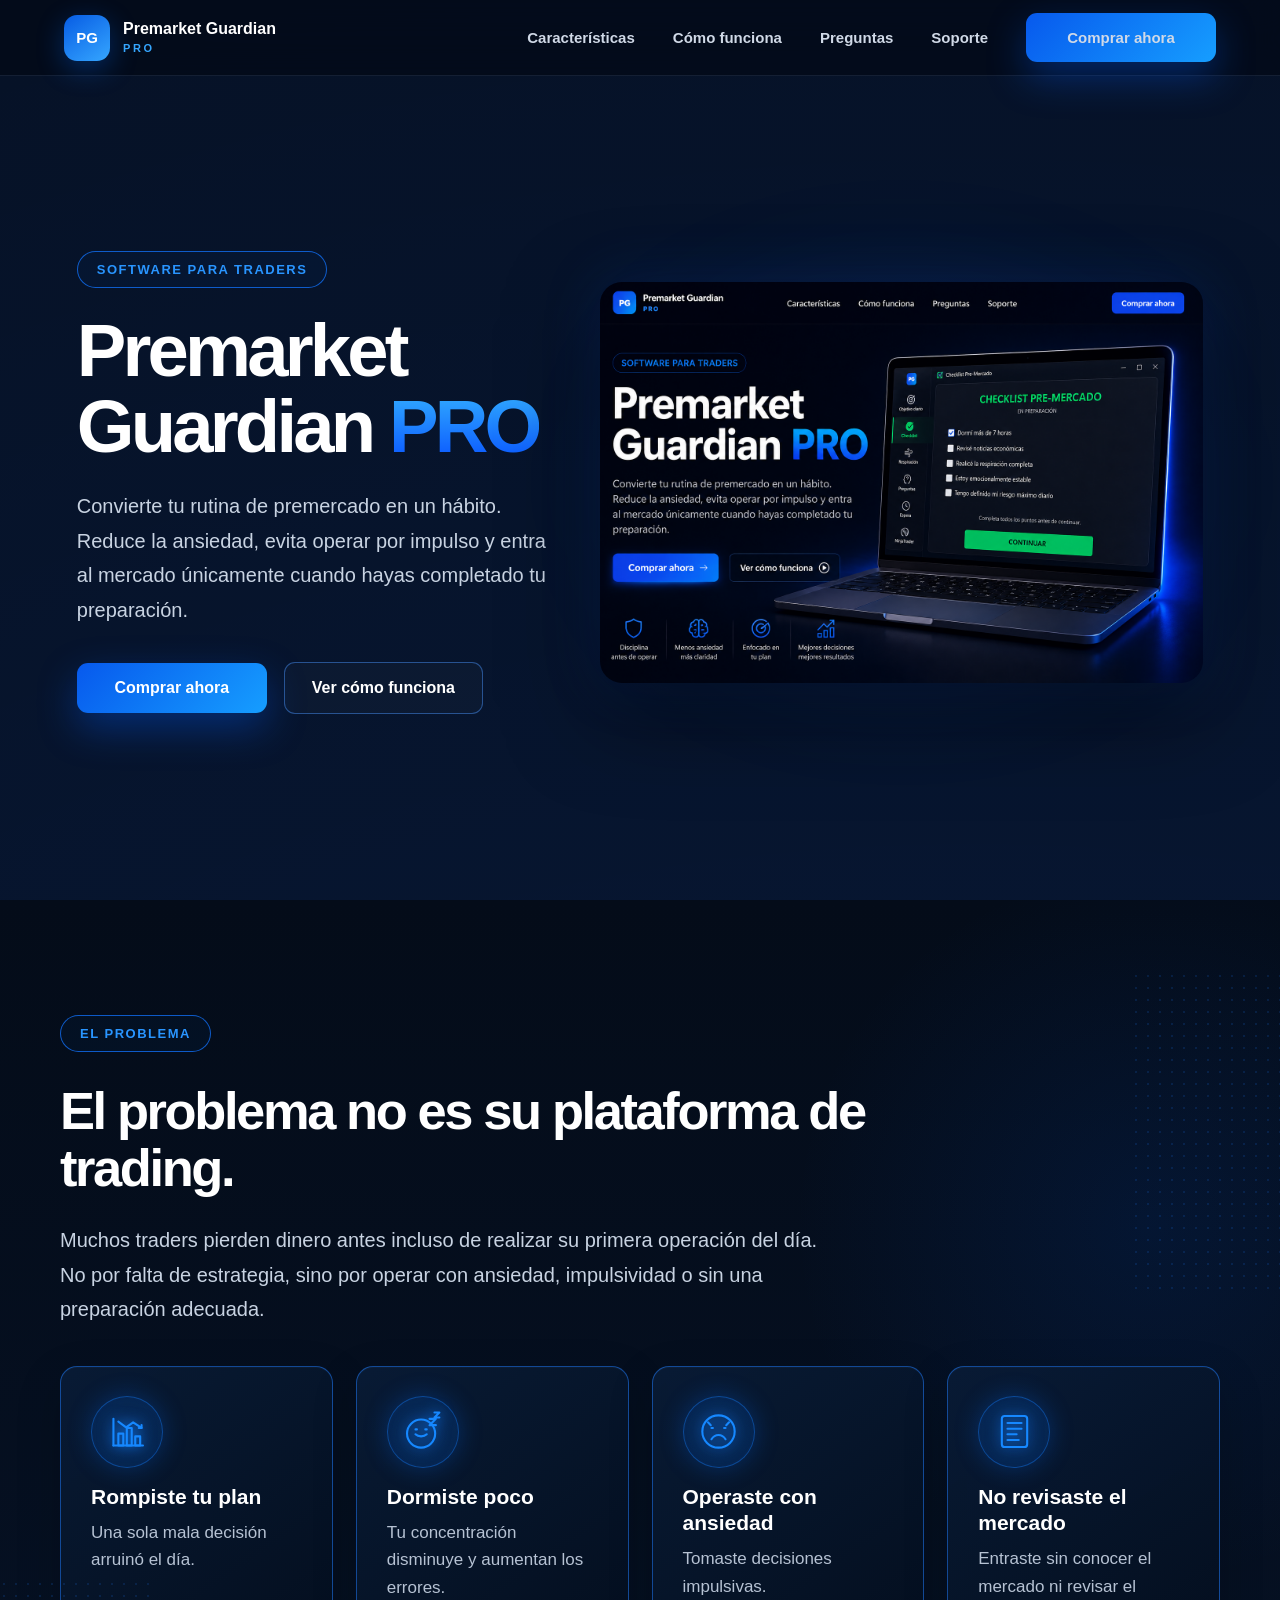
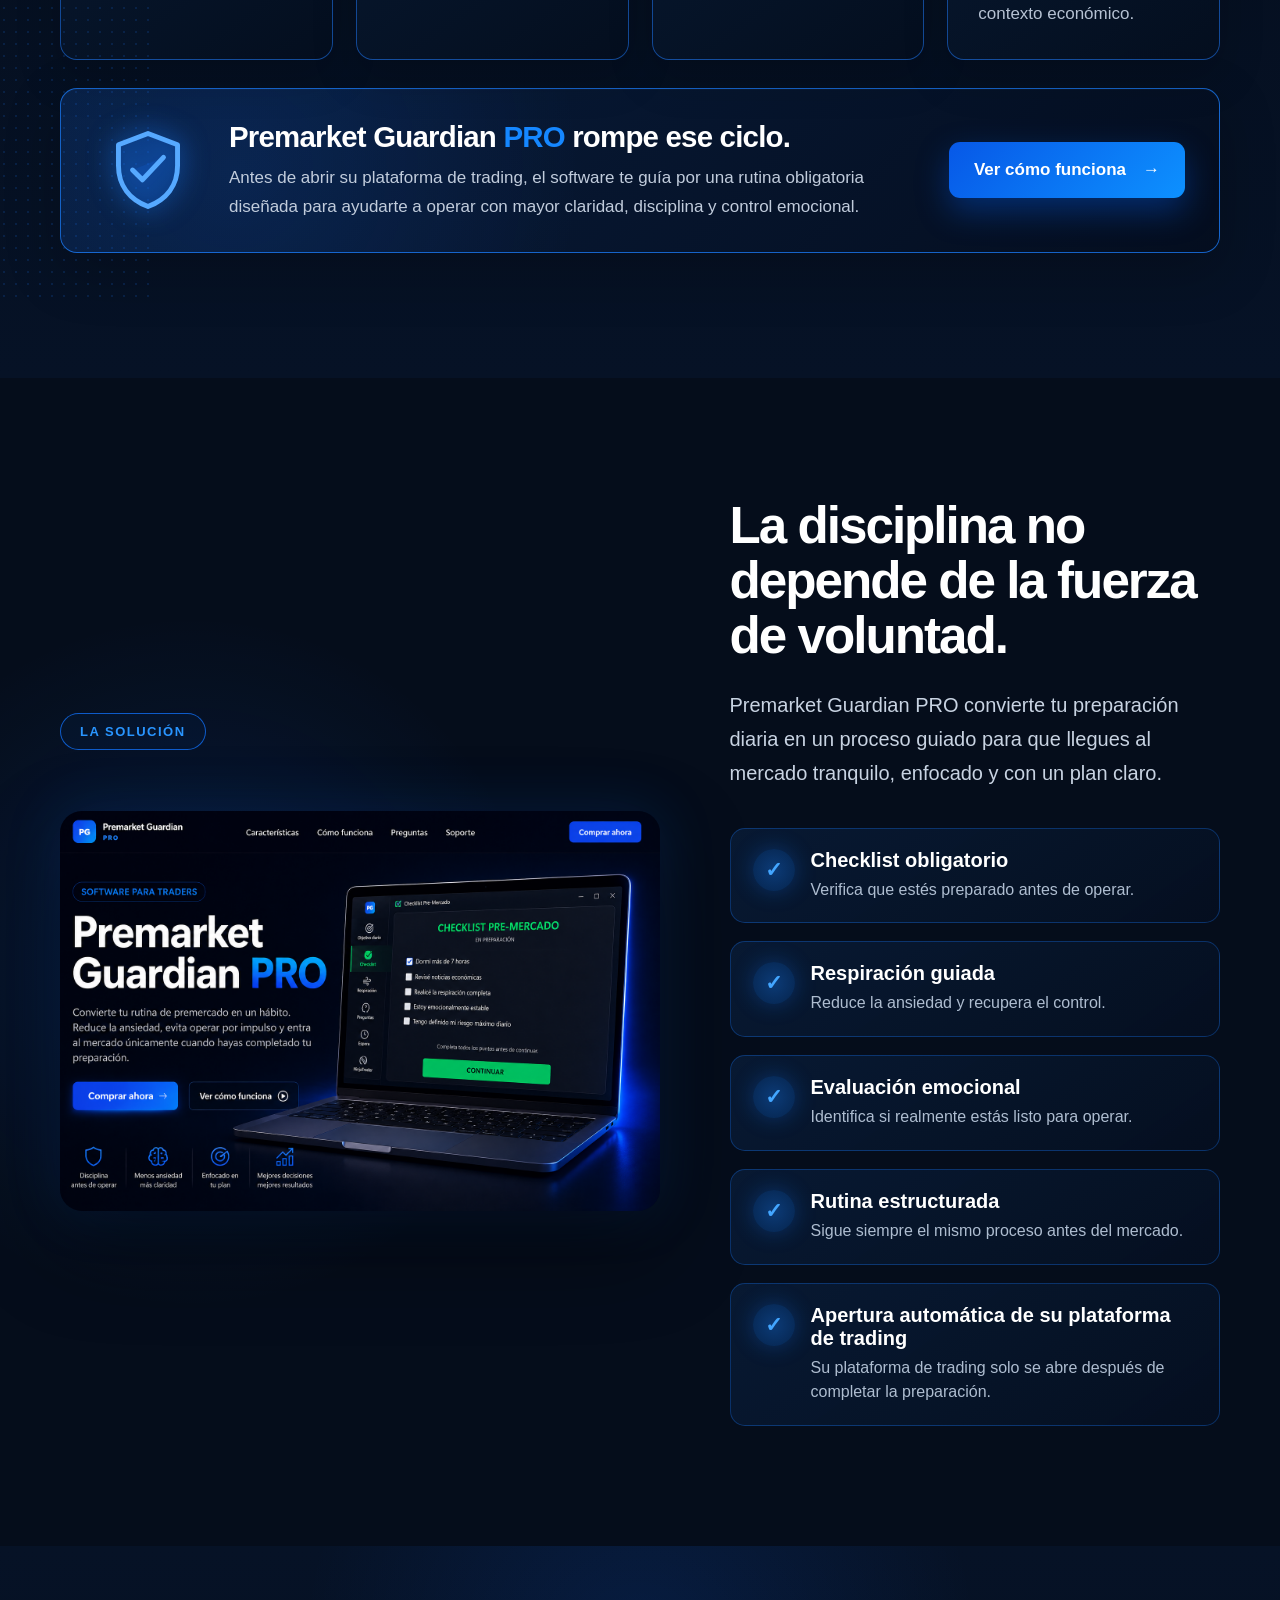
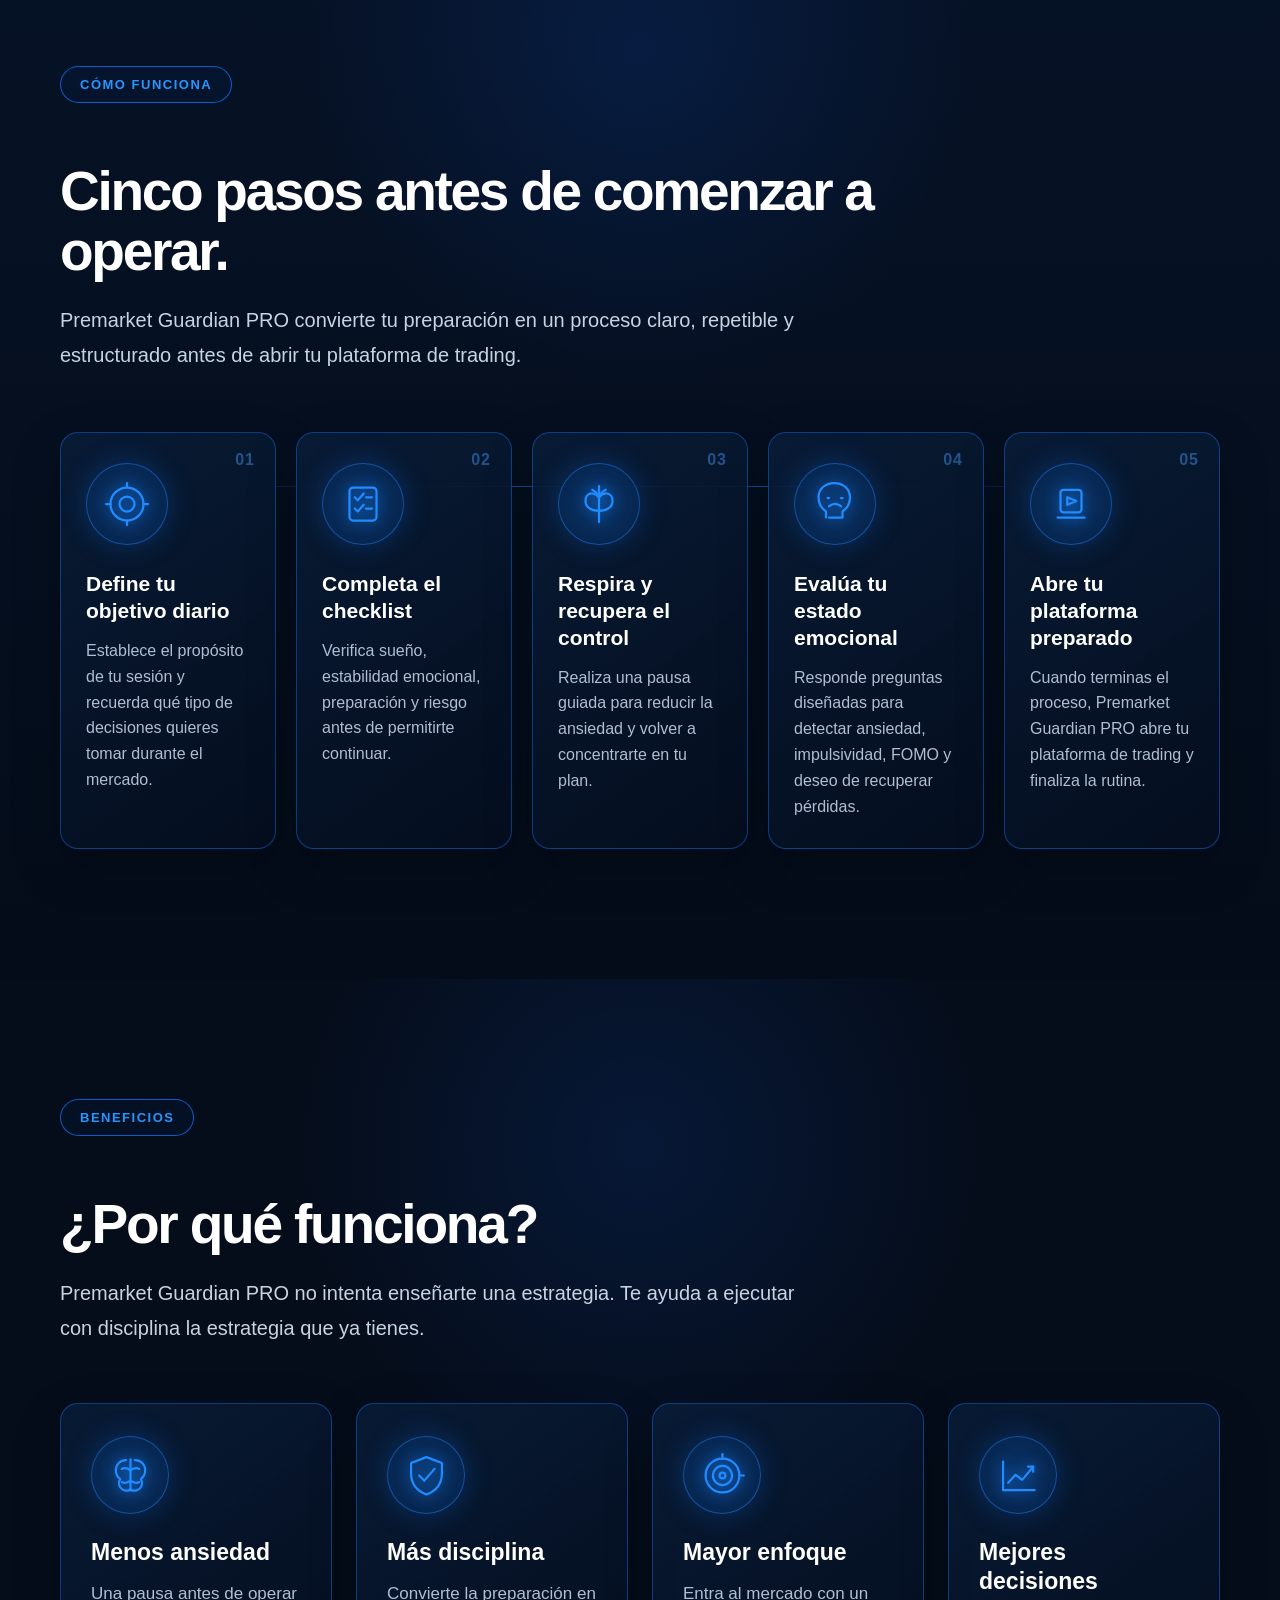
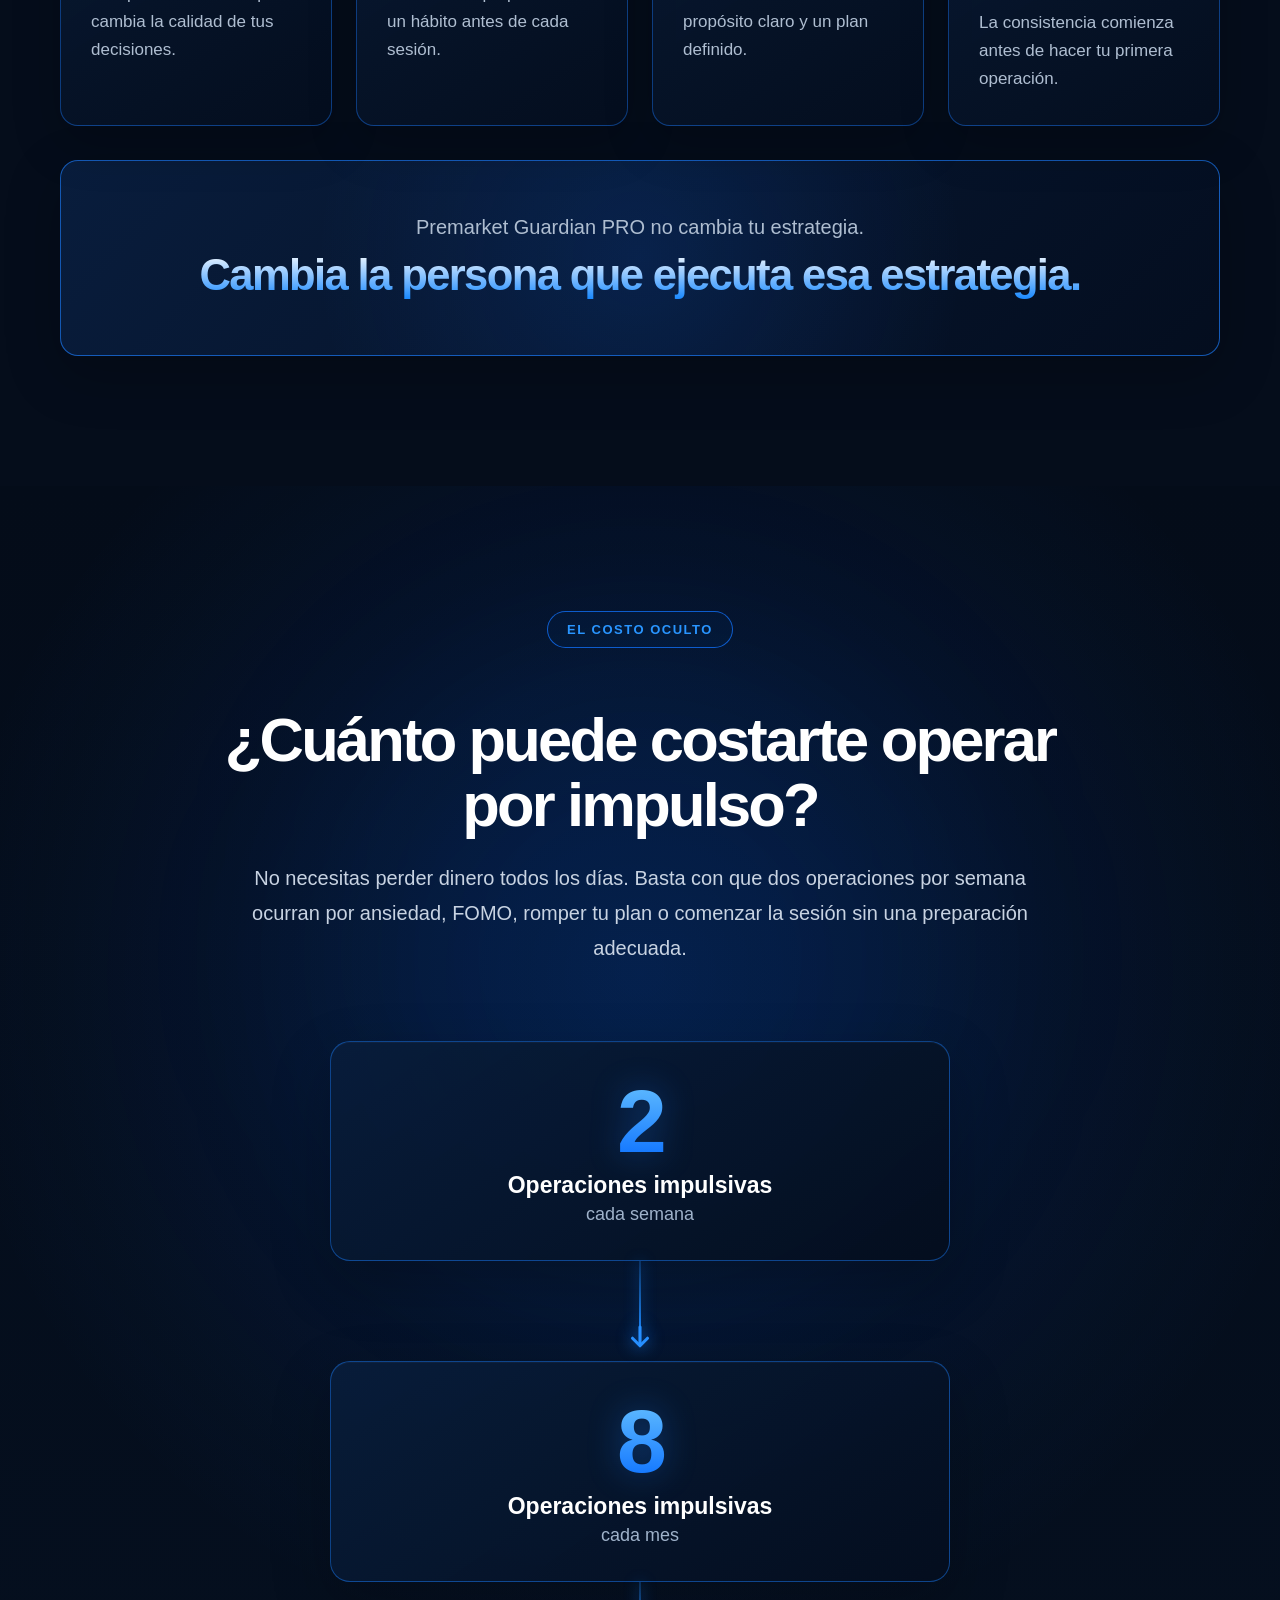
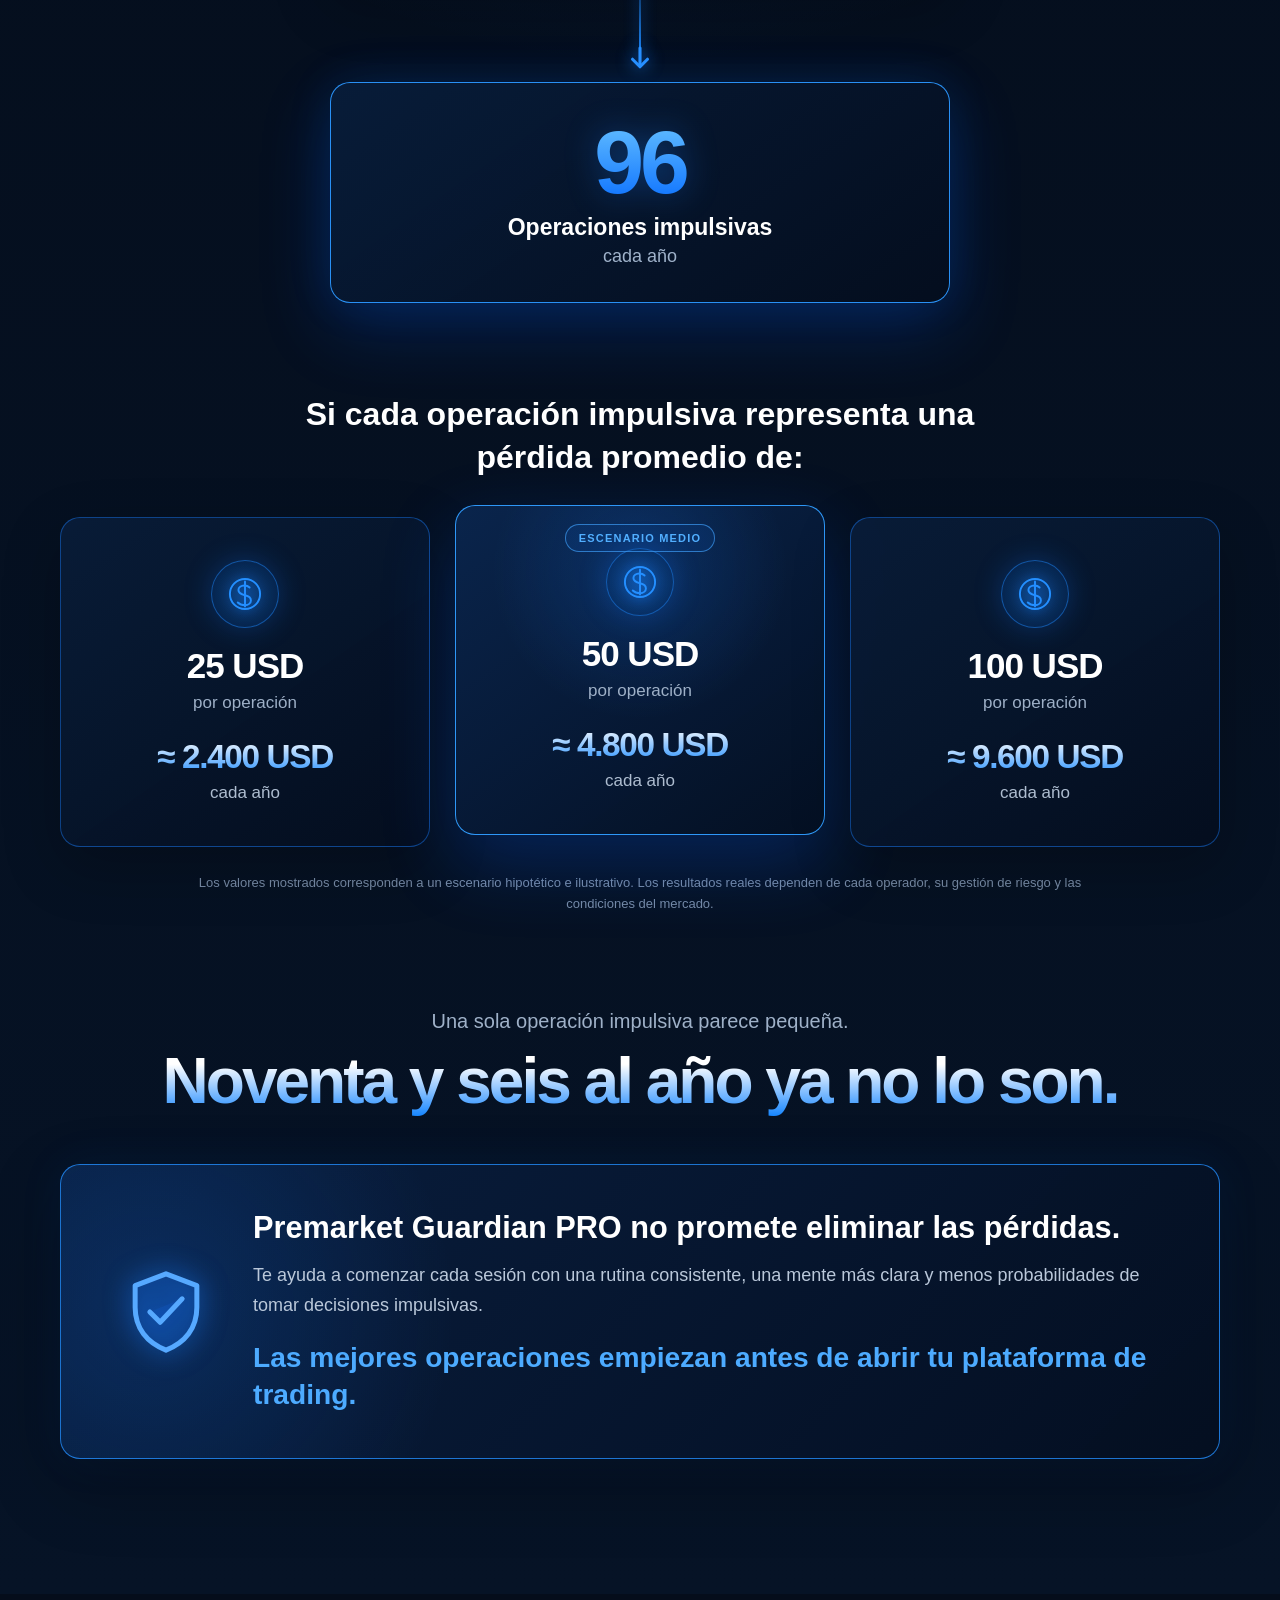
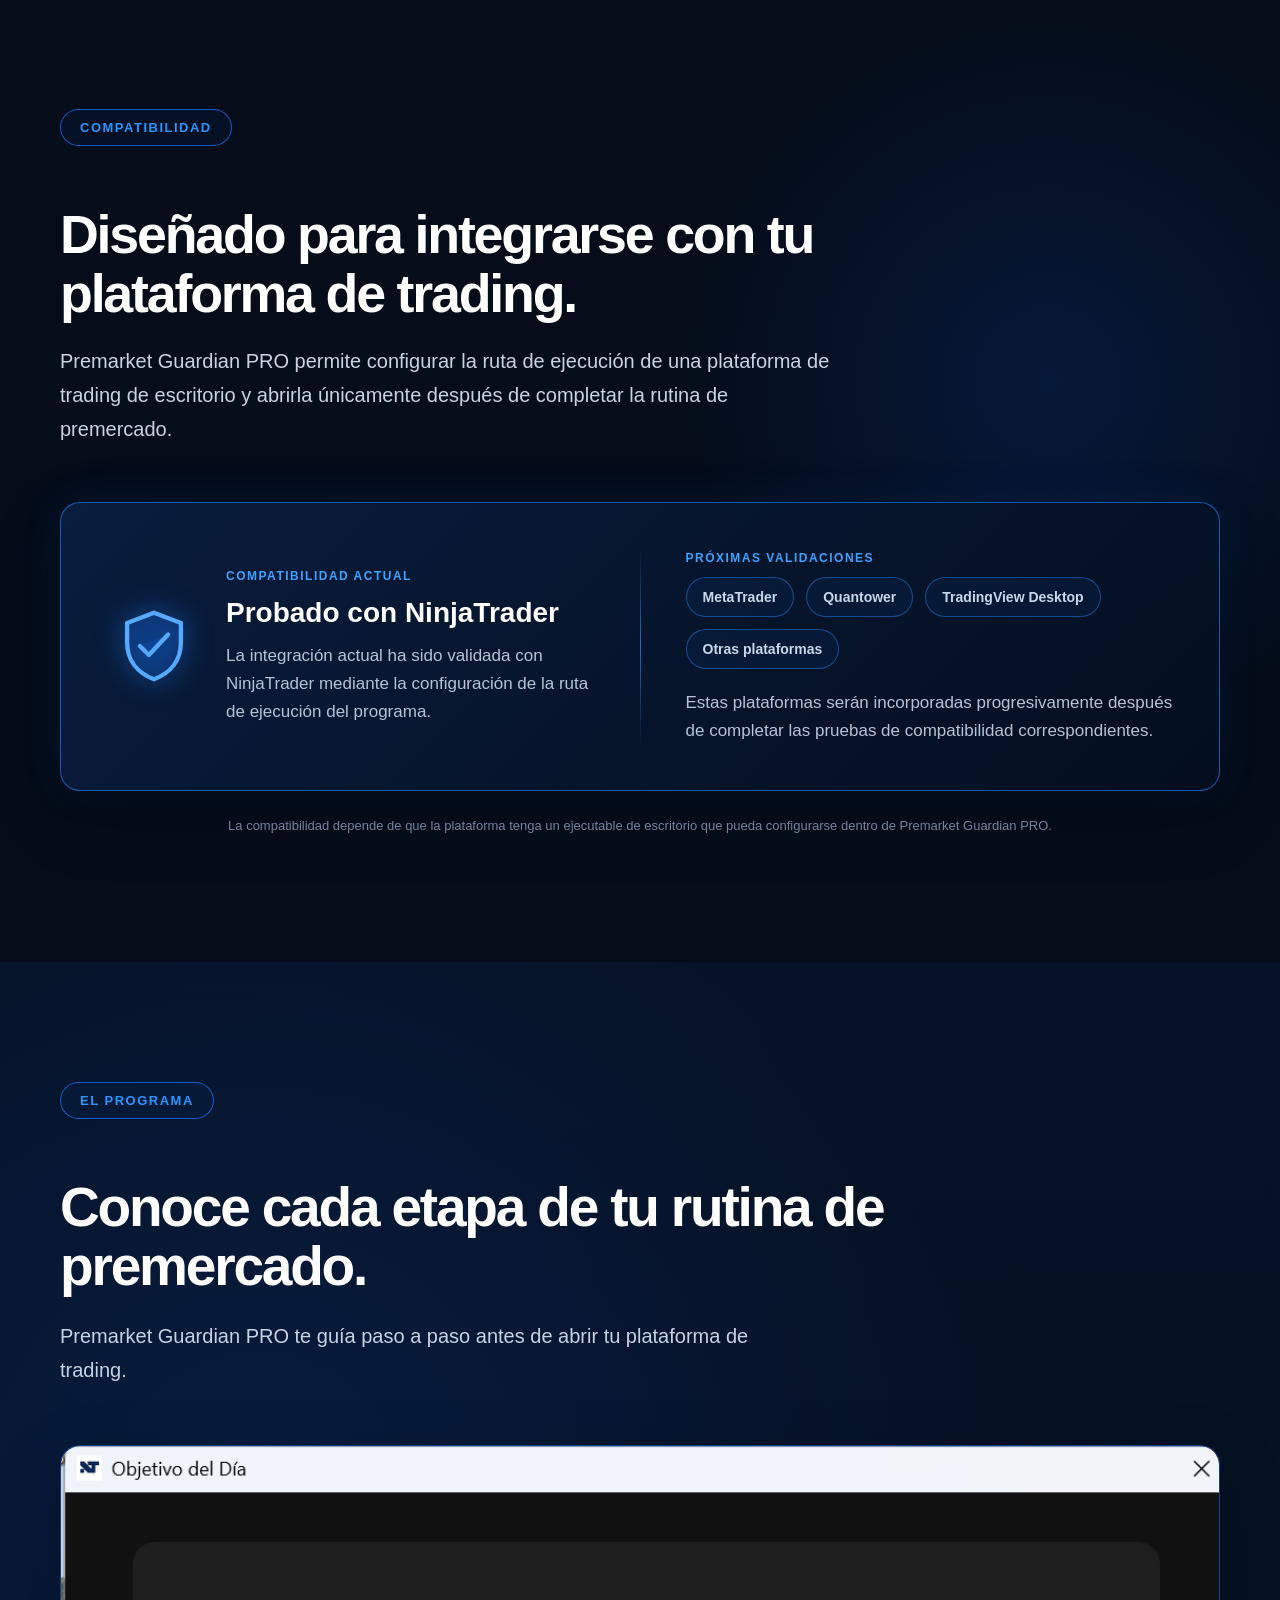
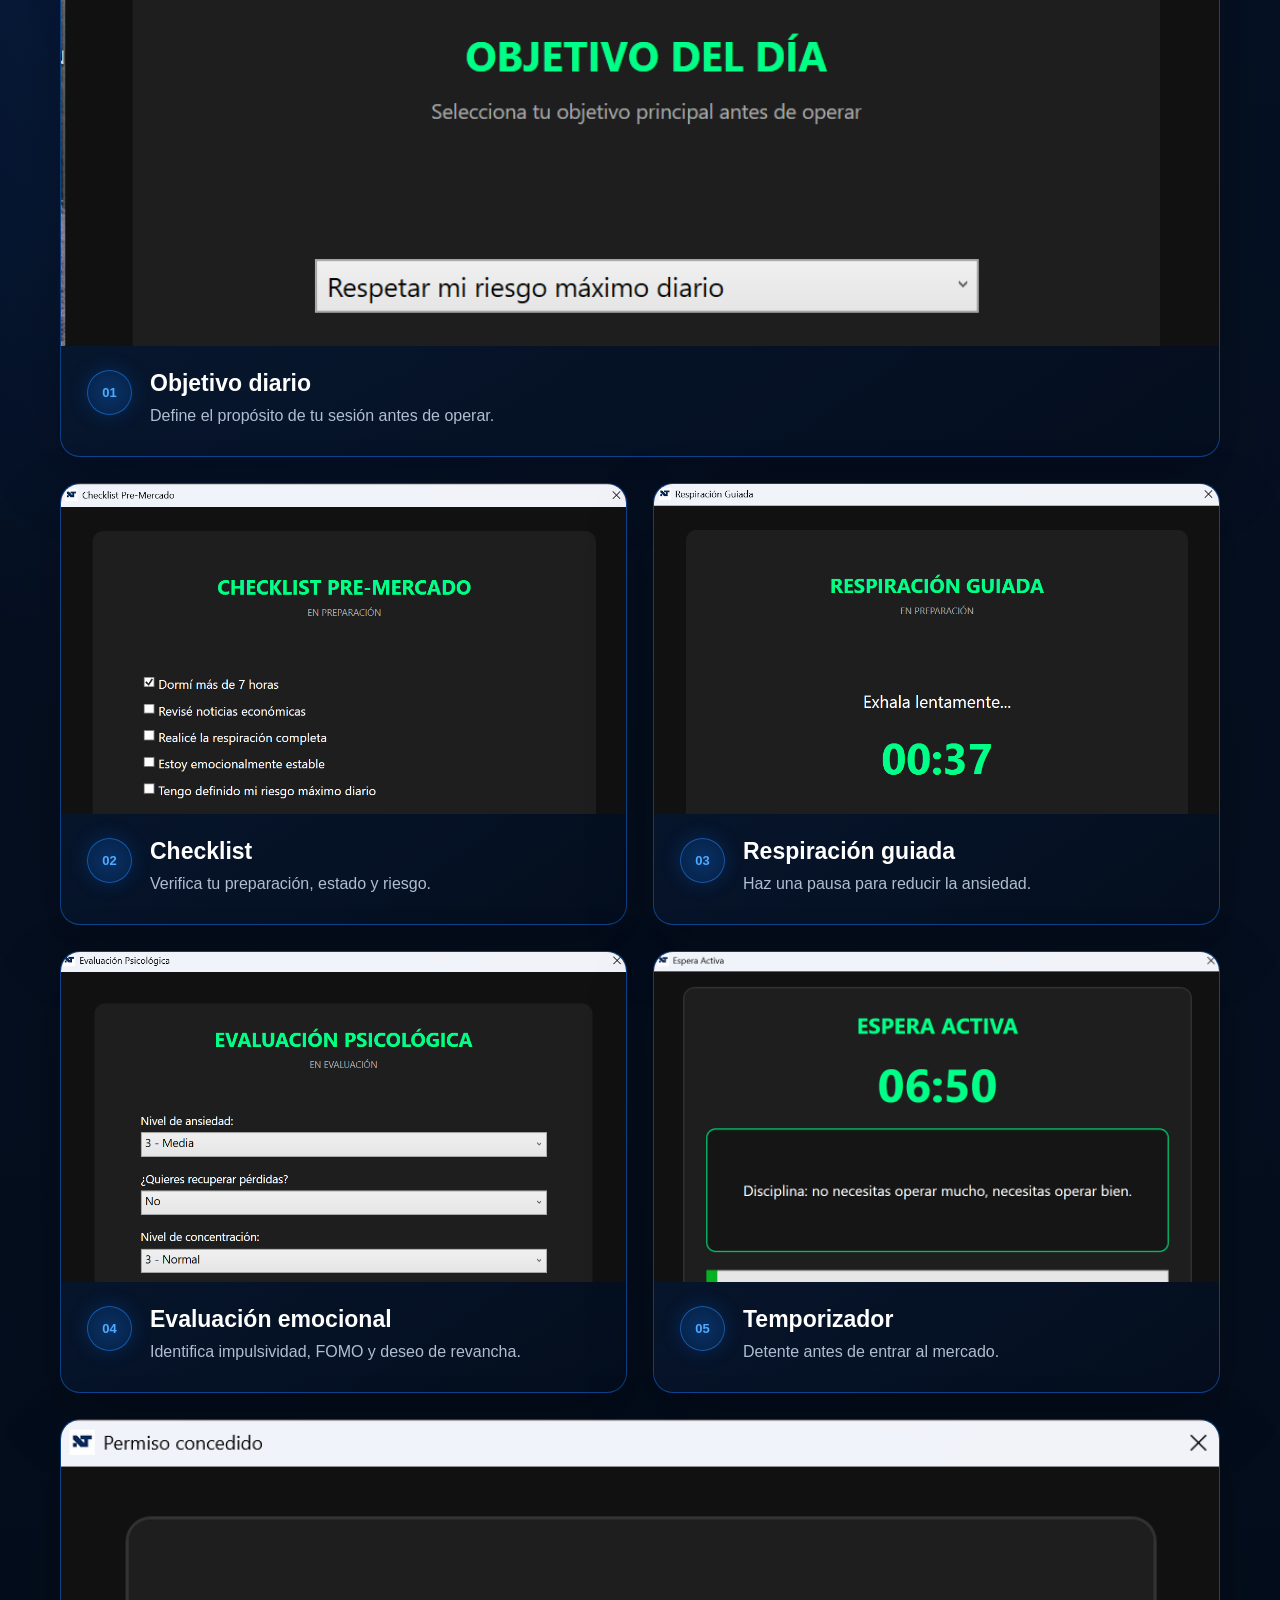
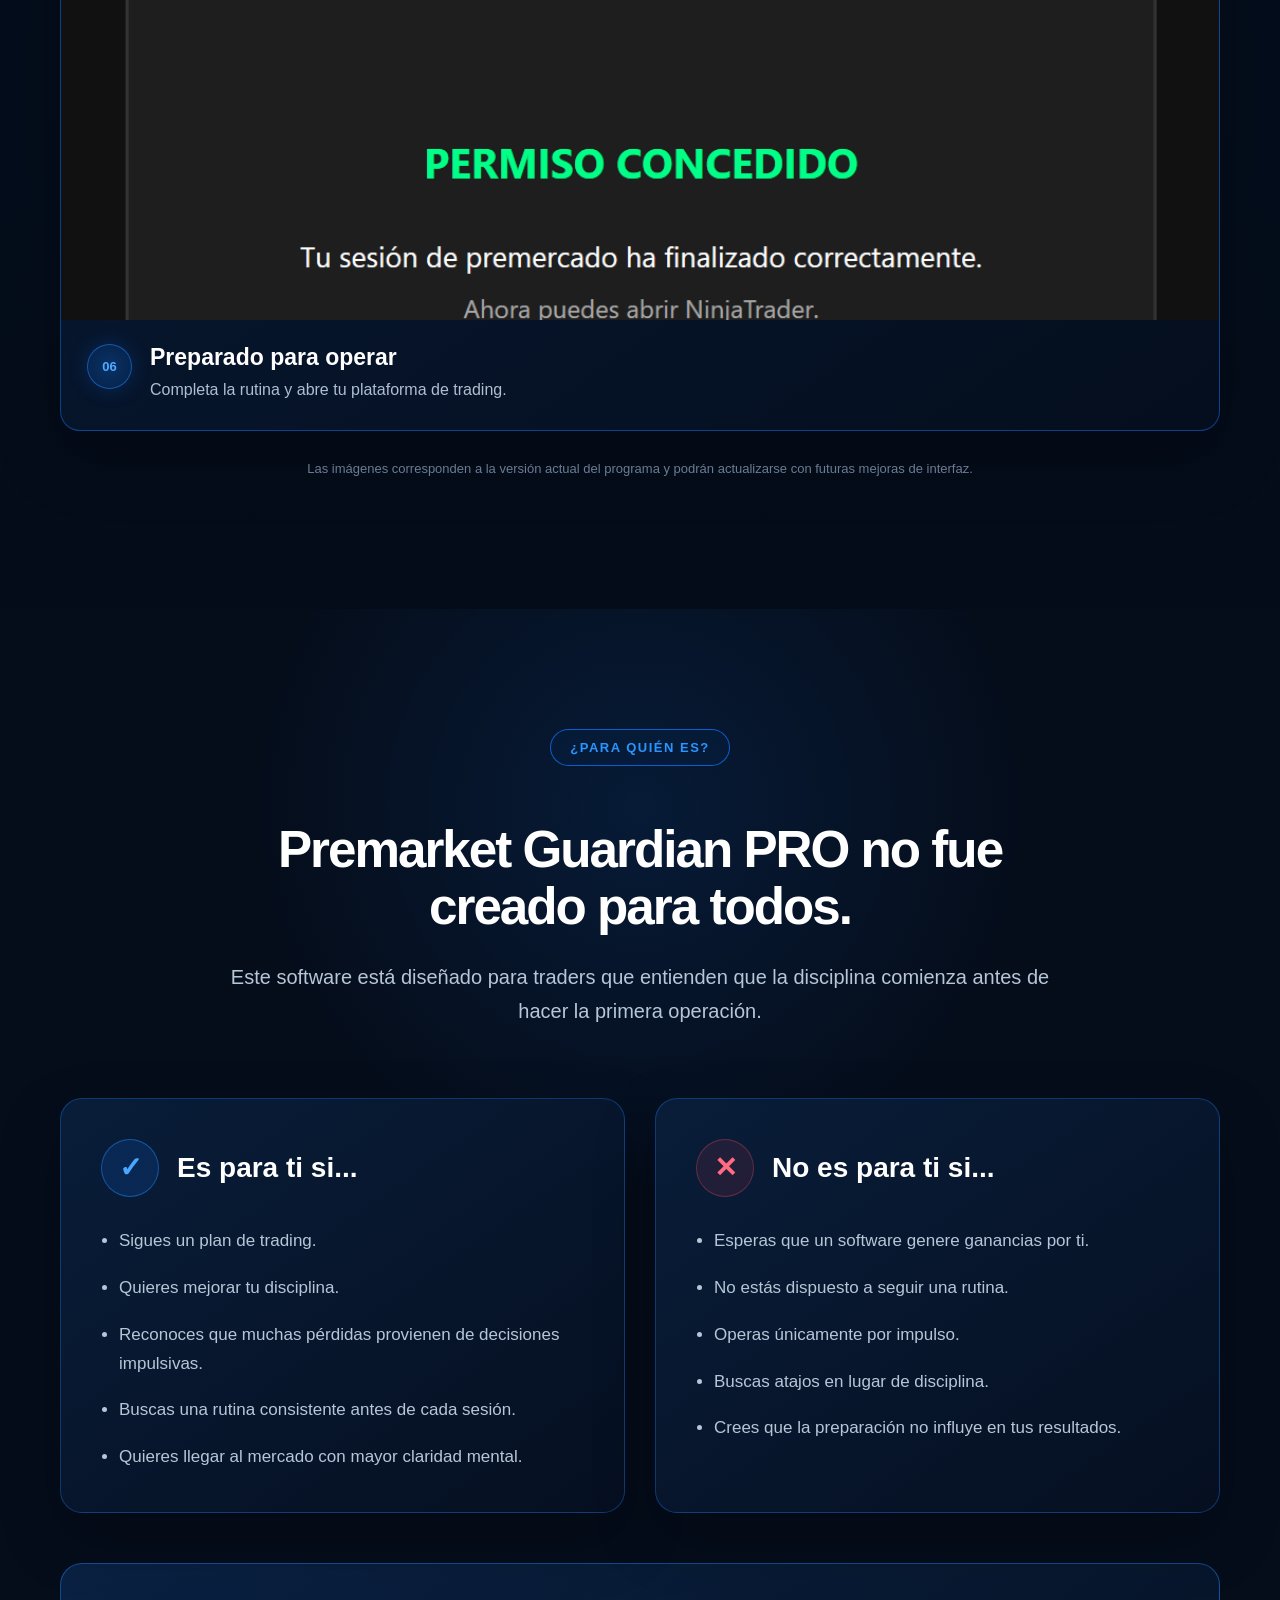
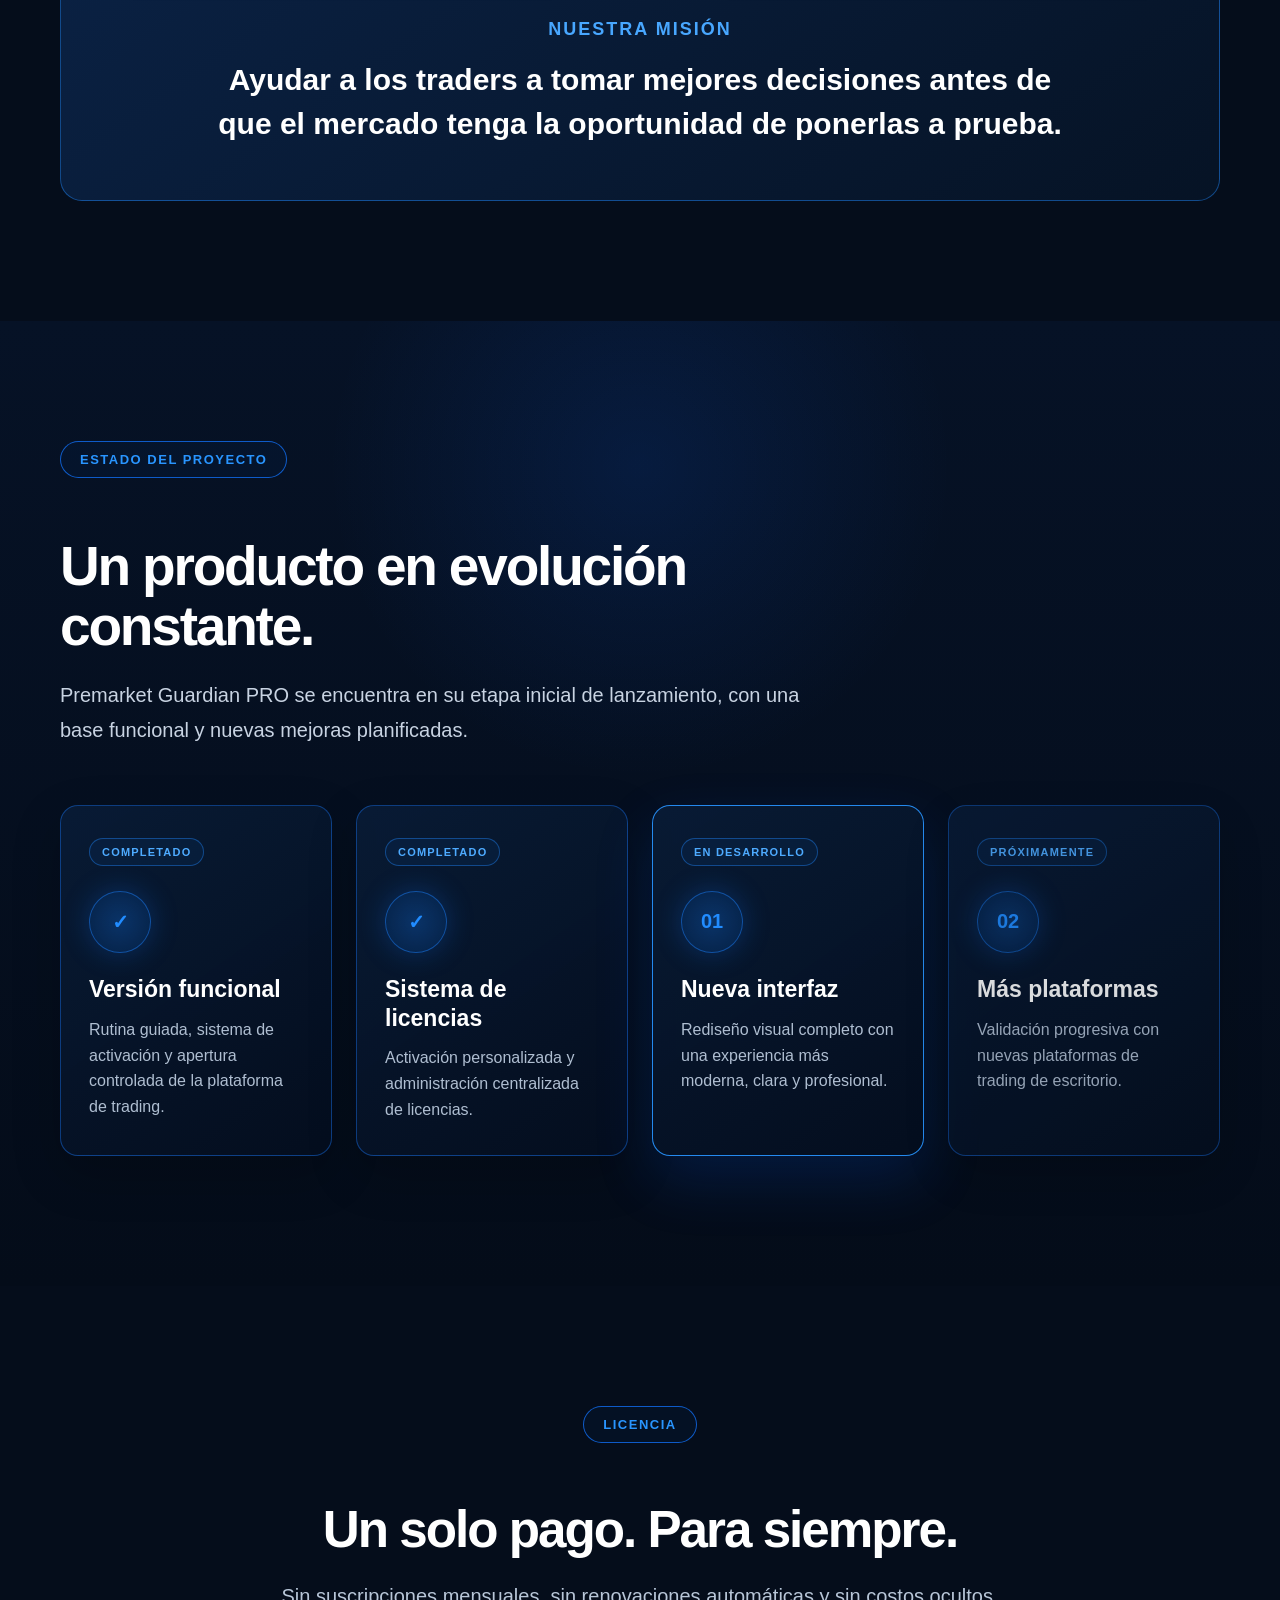
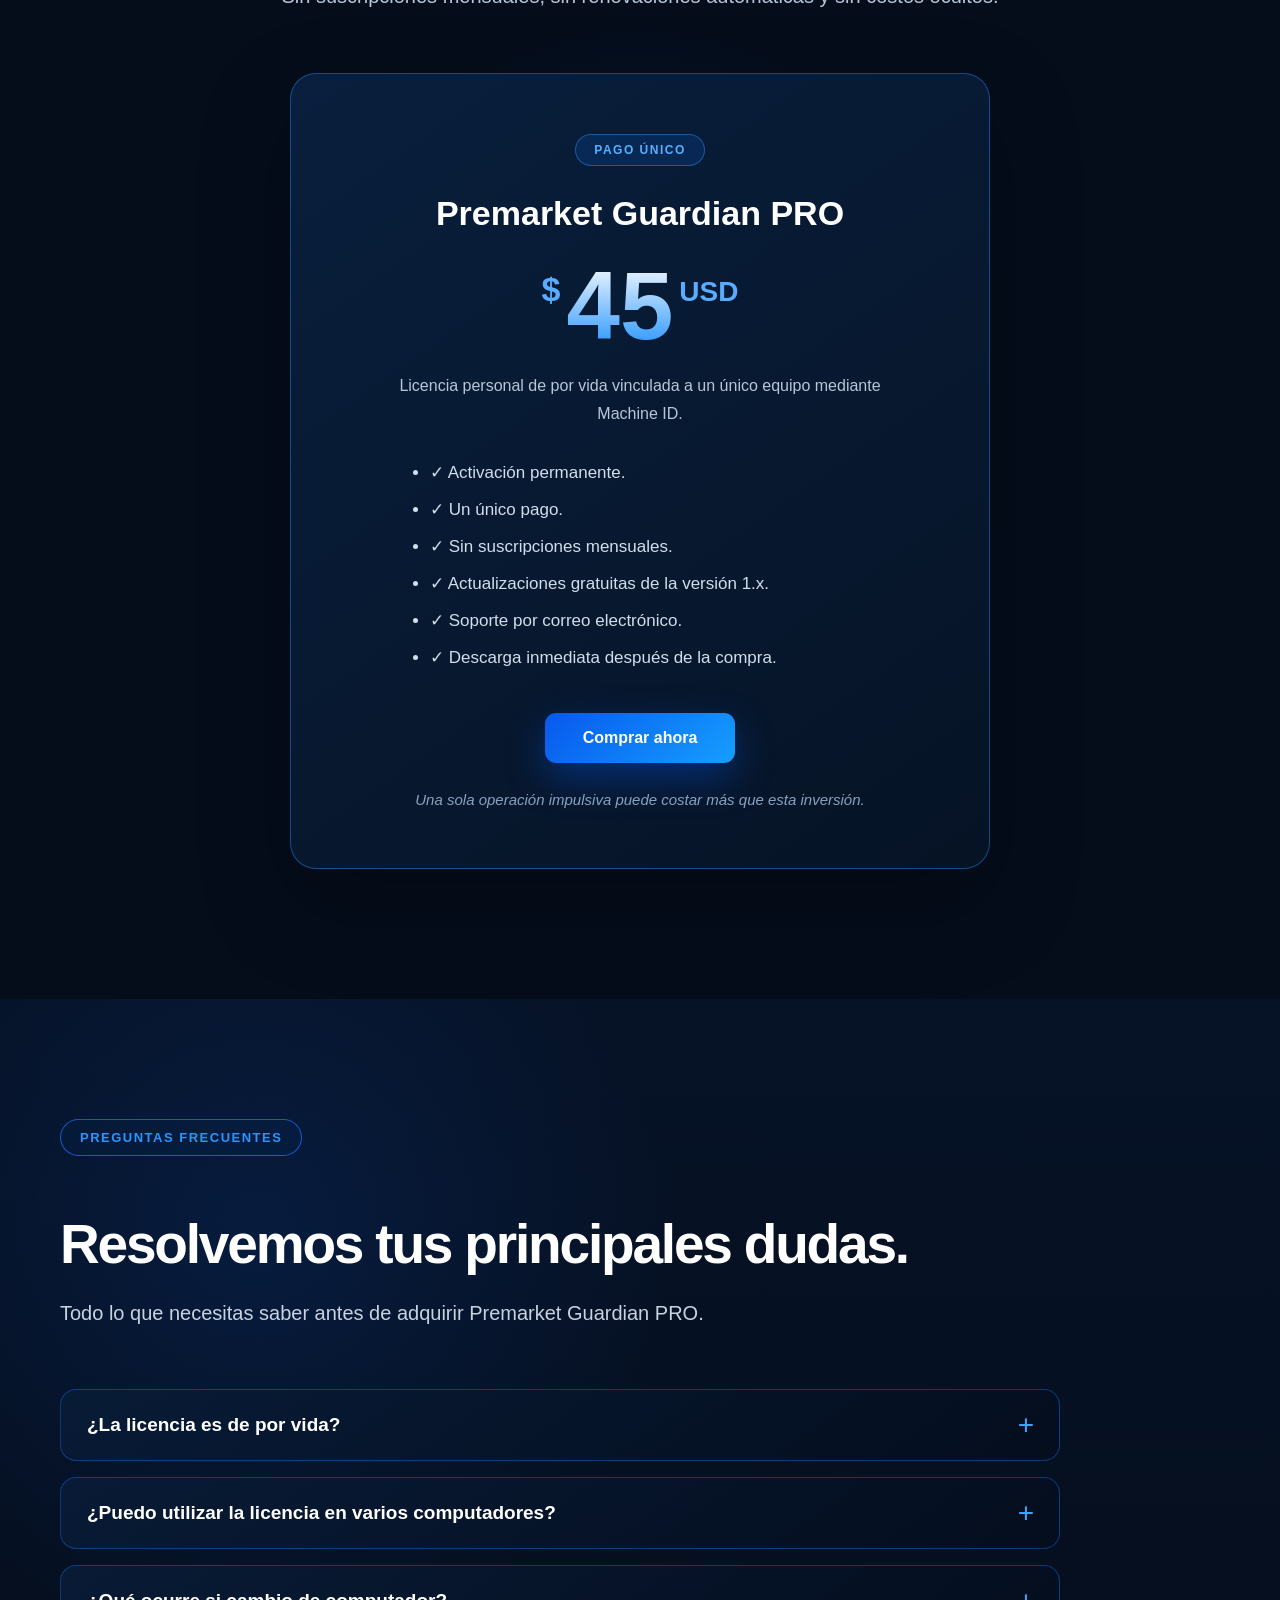
==== commit 60275dc6: "Replace PayPal checkout with Paddle Live" ====
--- a/index.html
+++ b/index.html
@@ -14,6 +14,7 @@
 
     <link rel="stylesheet" href="css/style.css">
     <link rel="icon" type="image/x-icon" href="favicon.ico">
+    <script src="https://cdn.paddle.com/paddle/v2/paddle.js"></script>
 <link rel="icon" type="image/png" sizes="32x32" href="favicon-32x32.png">
 <link rel="icon" type="image/png" sizes="16x16" href="favicon-16x16.png">
 <link rel="apple-touch-icon" sizes="180x180" href="apple-touch-icon.png">
@@ -51,15 +52,11 @@
 
             <a href="#soporte">
     Soporte
-</a>
-
-        </nav>
-
-       <a
-    href="#paypal-checkout"
-    class="btn btn-primary paypal-open-button"
+<a
+href="#"
+class="btn btn-primary paddle-open-button"
 >
-    Comprar ahora
+Comprar ahora
 </a>
 
     </header>
@@ -90,10 +87,10 @@
                 <div class="hero-buttons">
 
                    <a
-    href="#paypal-checkout"
-    class="btn btn-primary paypal-open-button"
+href="#"
+class="btn btn-primary paddle-open-button"
 >
-    Comprar ahora
+Comprar ahora
 </a>
 
                     <a href="#como-funciona" class="btn-secondary">
@@ -1492,11 +1489,11 @@
 
             </ul>
 
-            <a
-    href="#paypal-checkout"
-    class="btn btn-primary paypal-open-button"
+           <a
+href="#"
+class="btn btn-primary paddle-open-button"
 >
-    Comprar ahora
+Comprar ahora
 </a>
 
             <p class="pricing-note">
@@ -1685,10 +1682,10 @@
                 <a href="#como-funciona">Cómo funciona</a>
                 <a href="#compatibilidad">Compatibilidad</a>
                 
-                <a href="#paypal-checkout"
-    class="btn btn-primary paypal-open-button"
+               <a href="#"
+class="btn btn-primary paddle-open-button"
 >
-    Comprar ahora
+Comprar ahora
 </a>
 
             </div>
@@ -1740,35 +1737,6 @@
     </div>
 
 </footer>
-<!-- =========================================================
-     PAYPAL CHECKOUT
-========================================================= -->
-<section class="paypal-checkout-section" id="paypal-checkout">
-    <div class="container paypal-checkout-card">
-        <div class="paypal-checkout-header">
-            <span class="paypal-checkout-label">PAGO SEGURO</span>
-
-            <h2>Completa tu compra</h2>
-
-            <p>
-                Premarket Guardian PRO — Licencia de por vida para un computador.
-            </p>
-
-            <div class="paypal-checkout-price">
-                USD 45
-            </div>
-        </div>
-
-        <div id="paypal-loading">
-            Preparando el pago seguro...
-        </div>
-
-        <div id="paypal-button-container"></div>
-
-        <div id="paypal-result" aria-live="polite"></div>
-    </div>
-</section>
-    </main>
 
     <script src="js/script.js"></script>
 
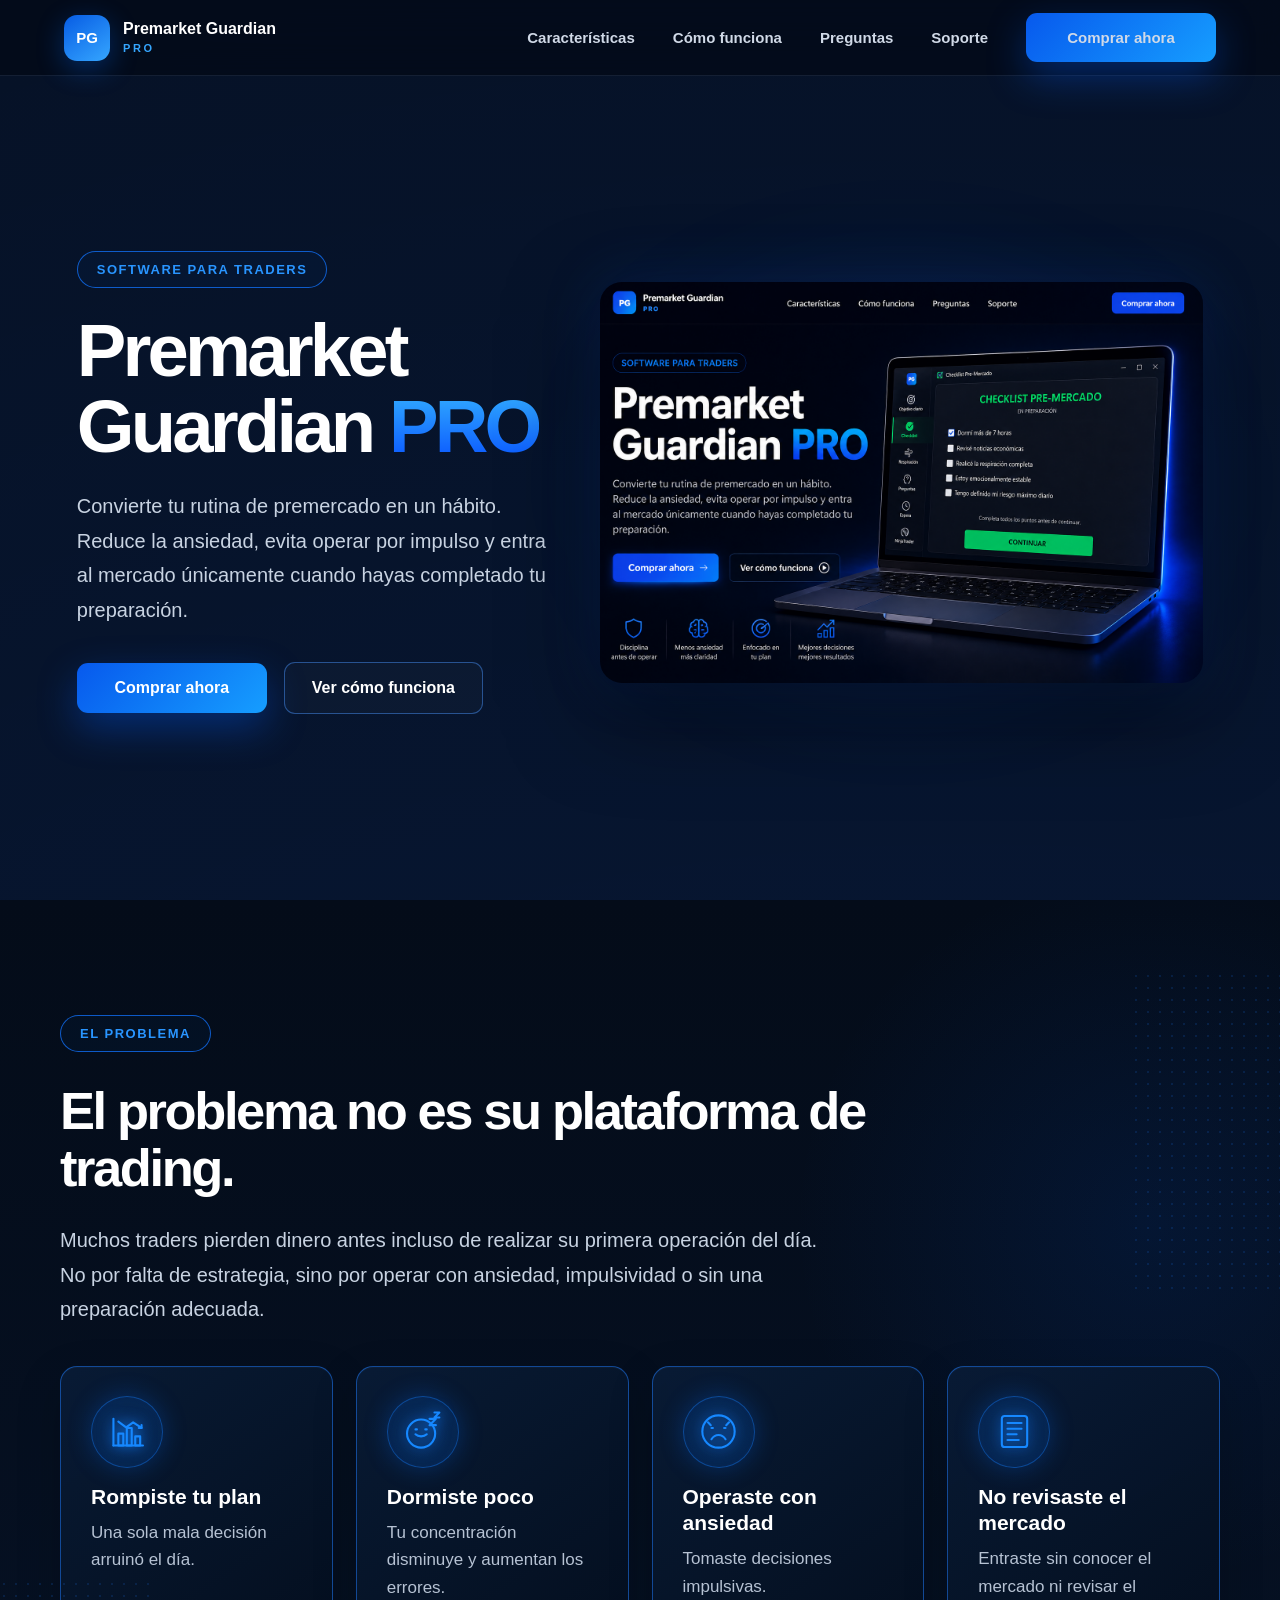
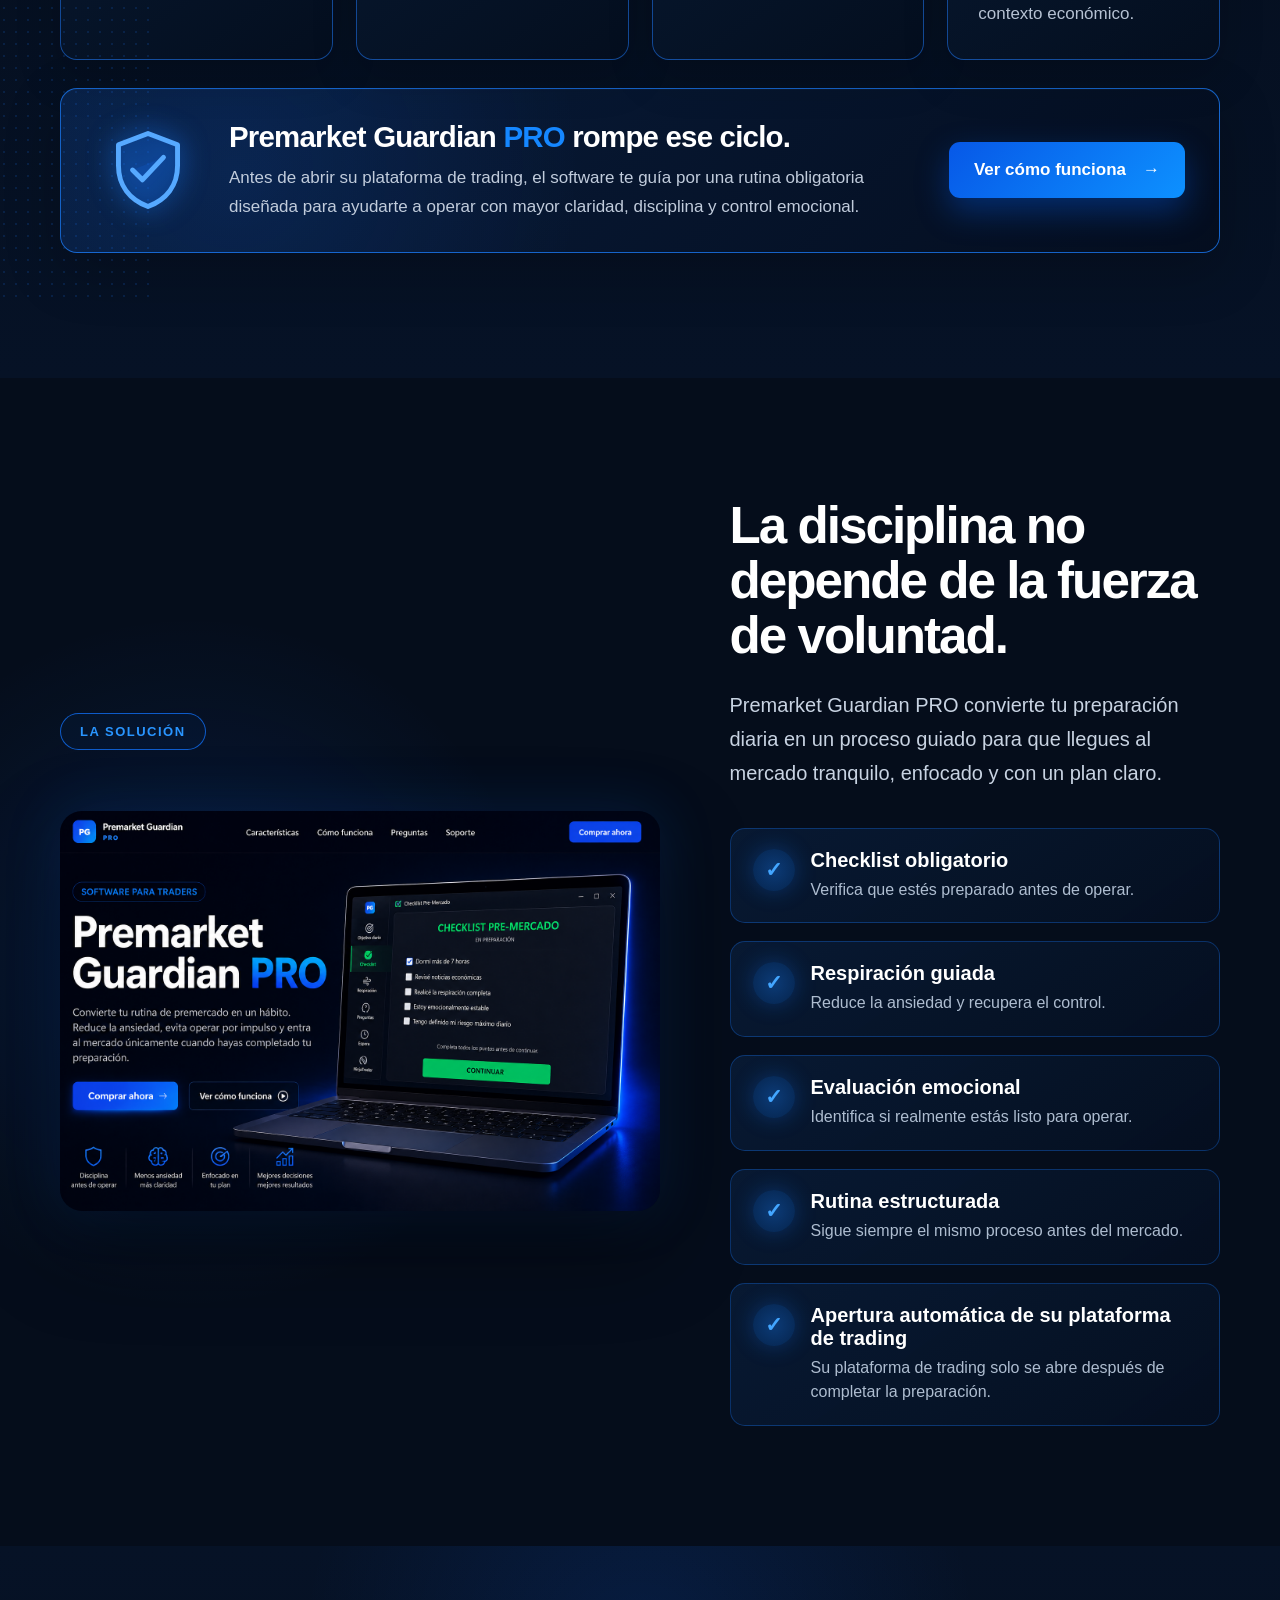
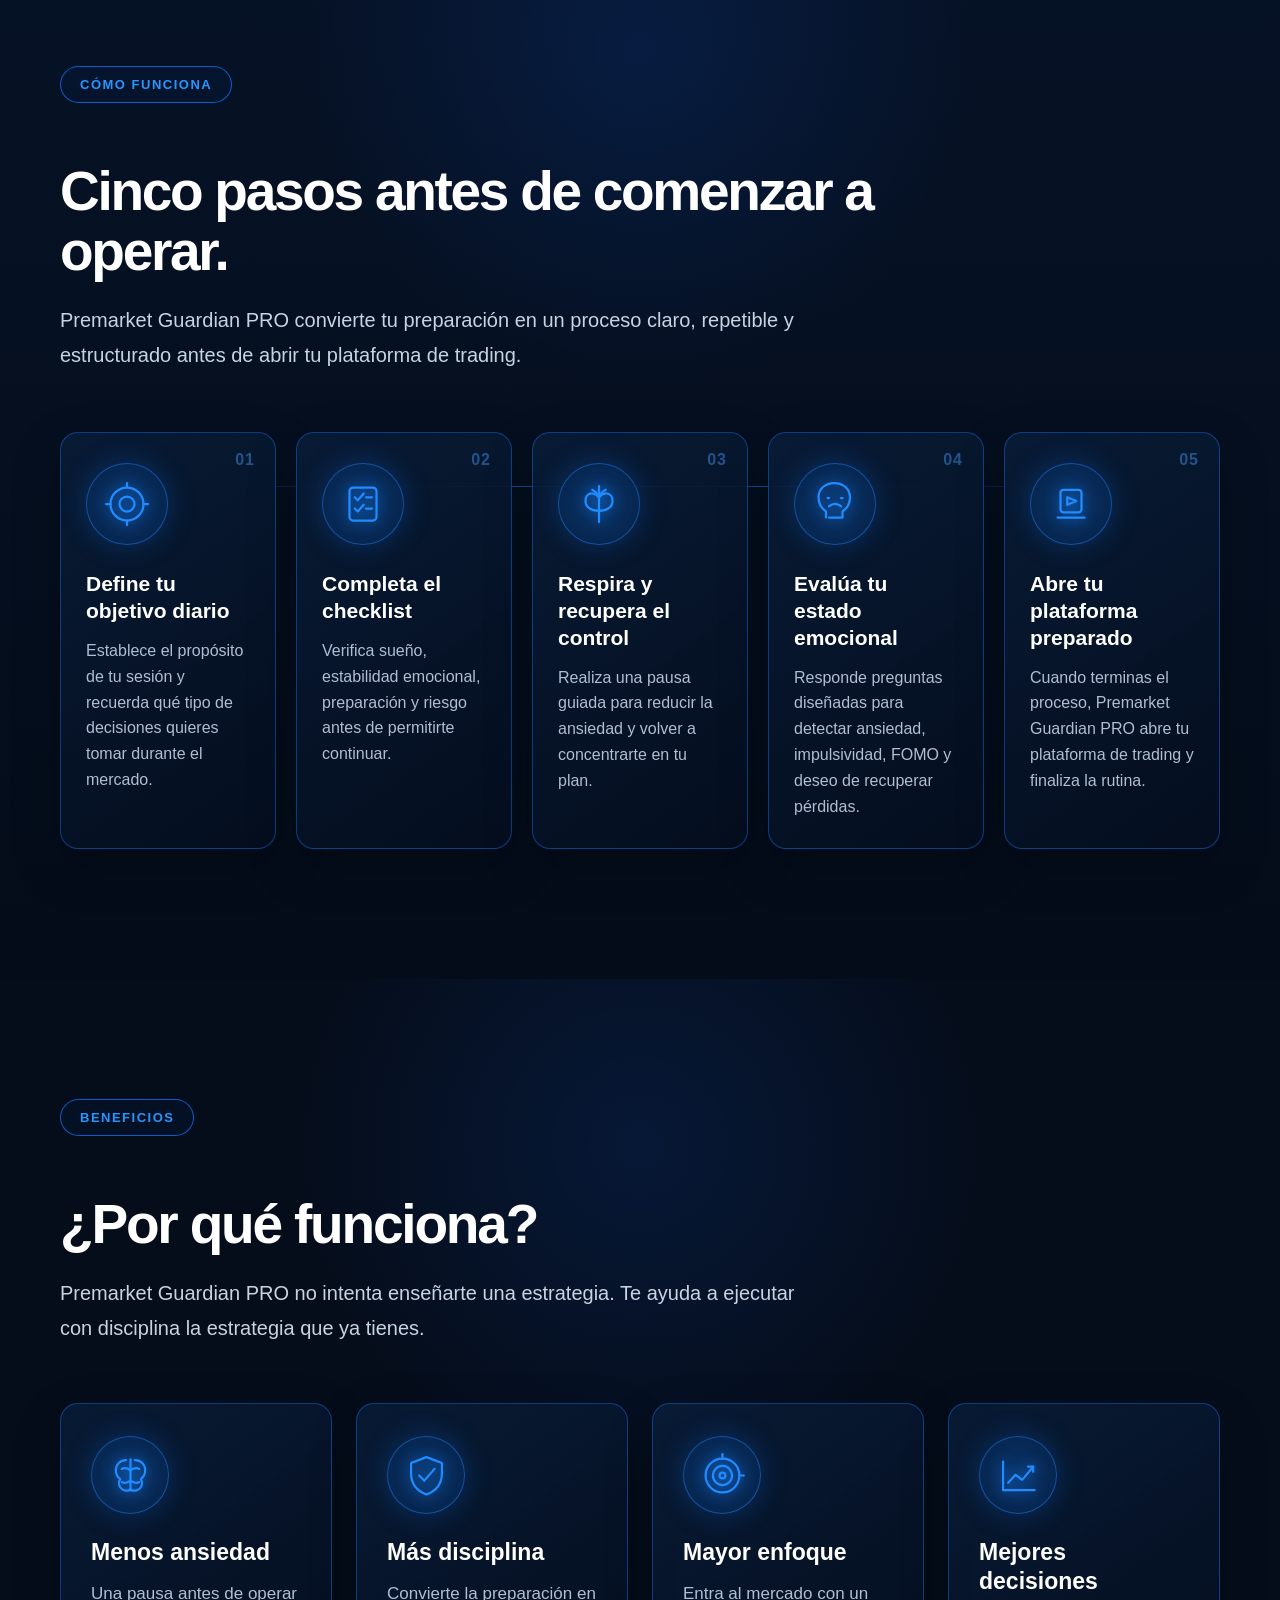
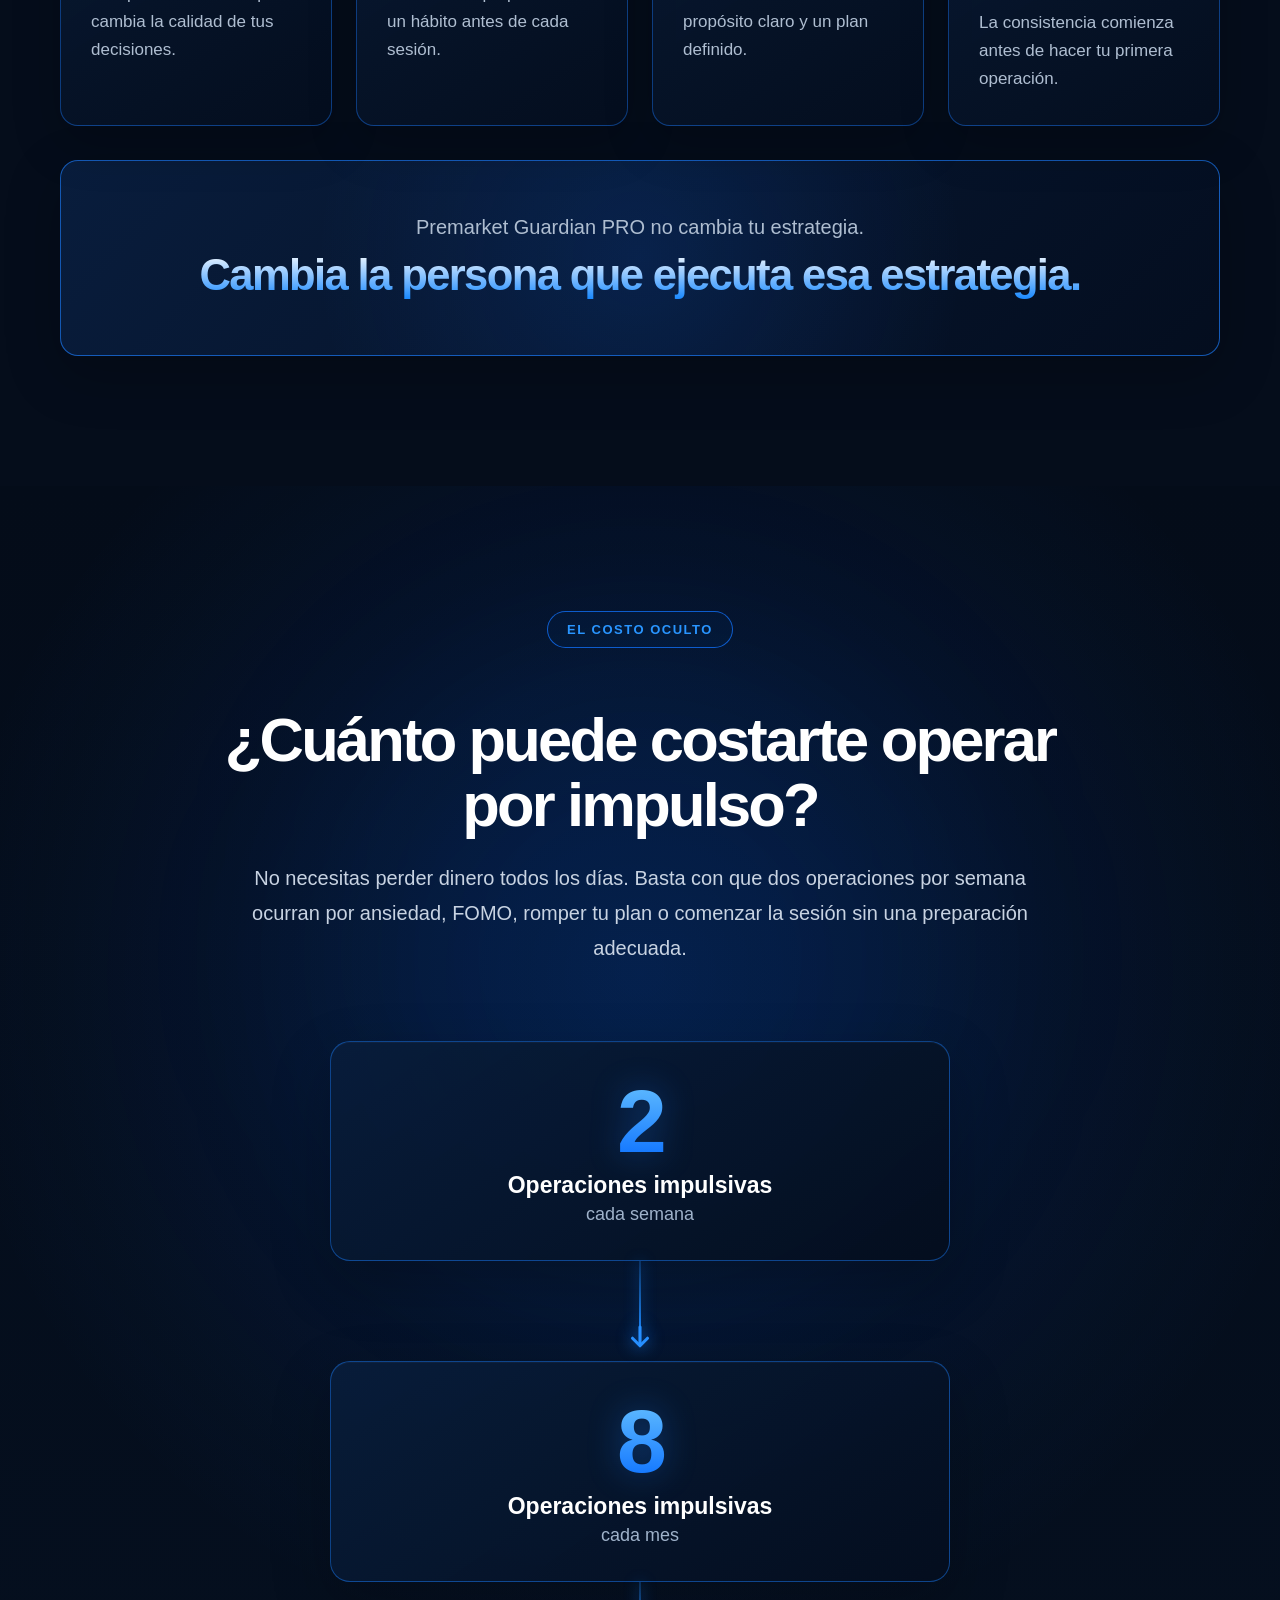
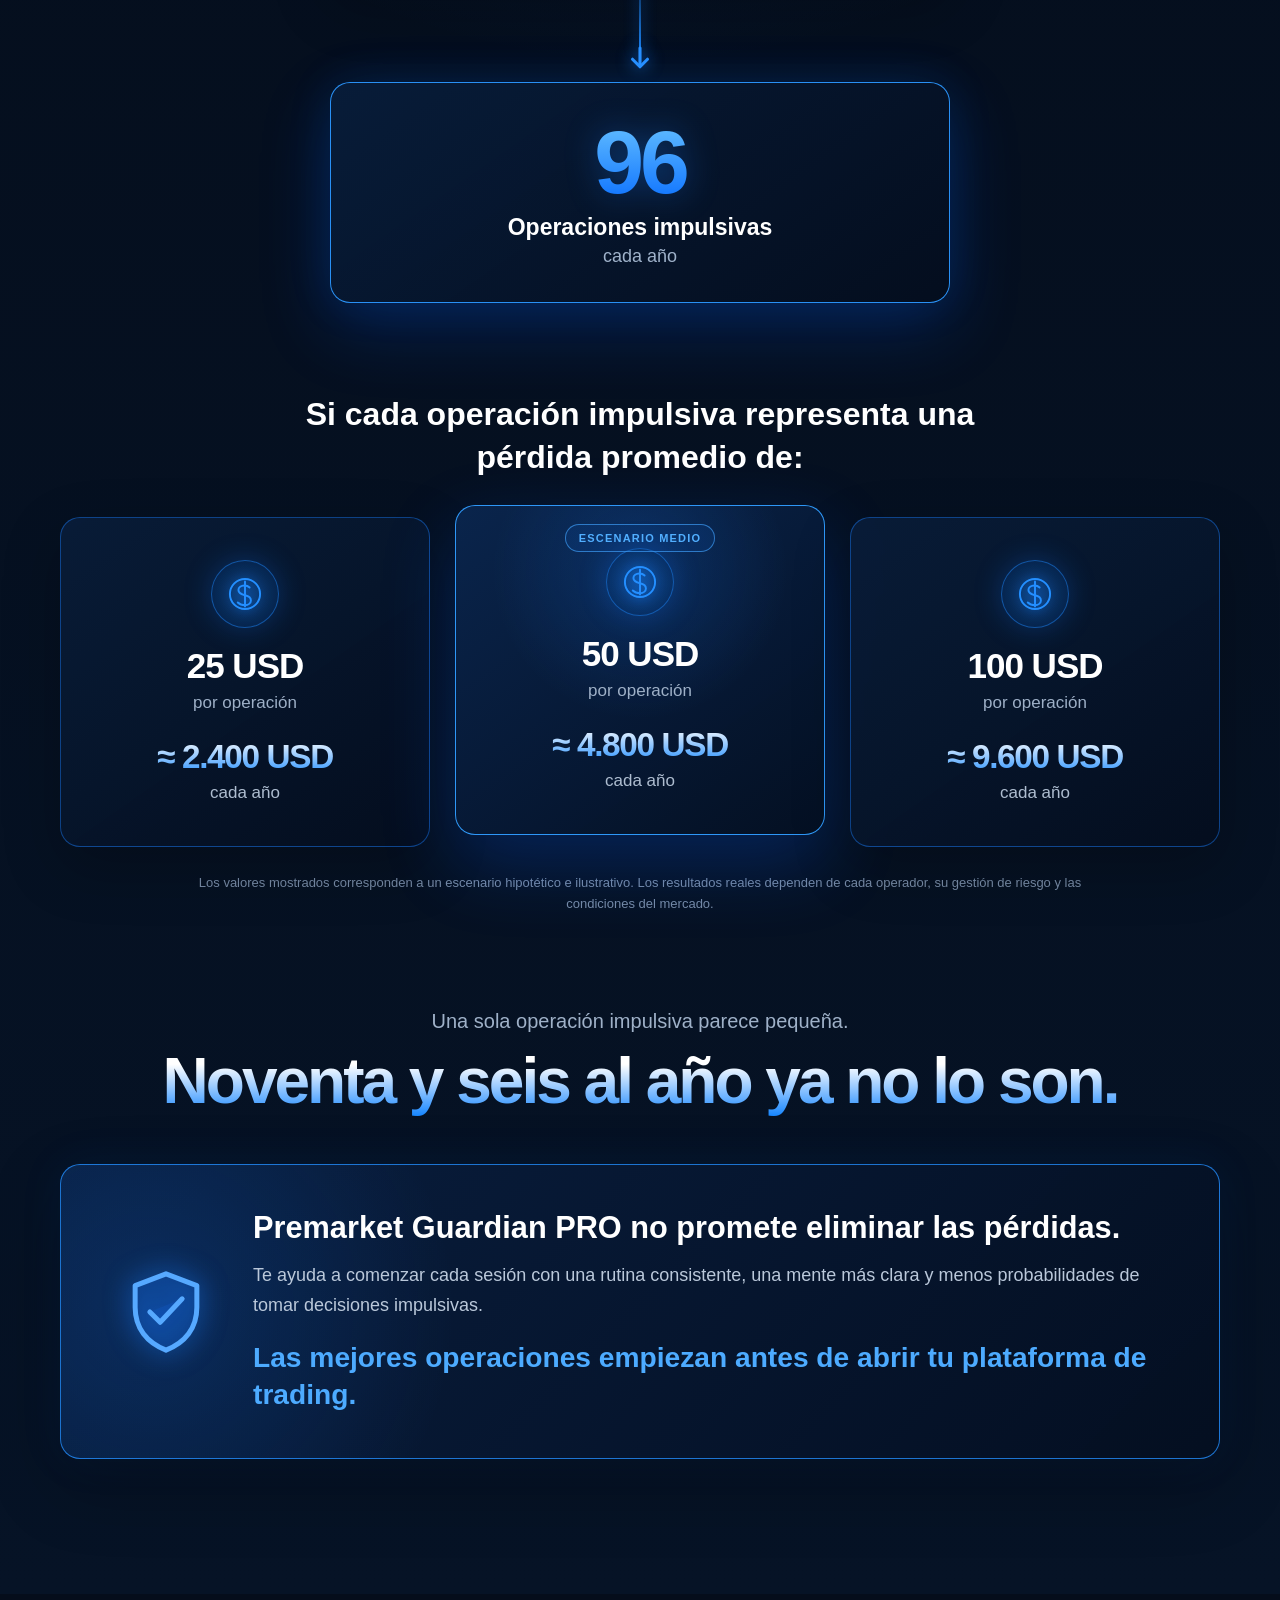
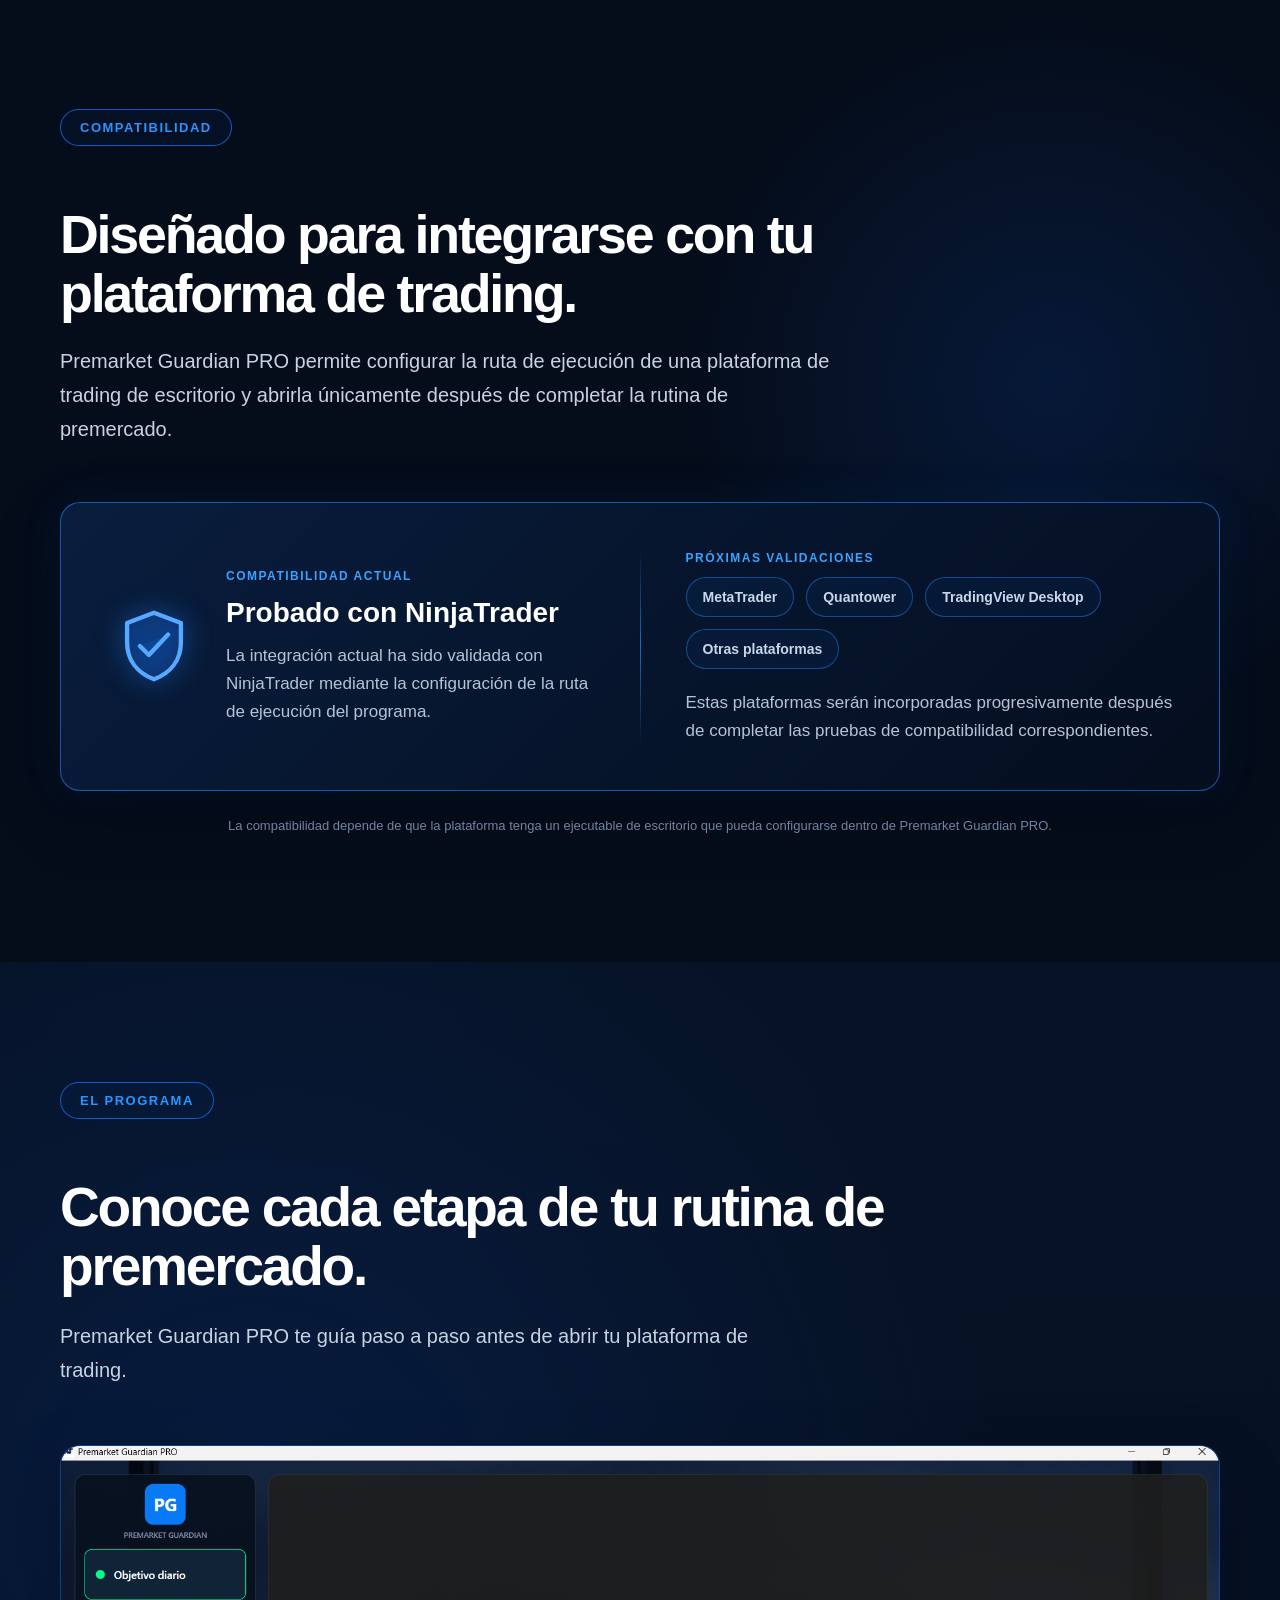
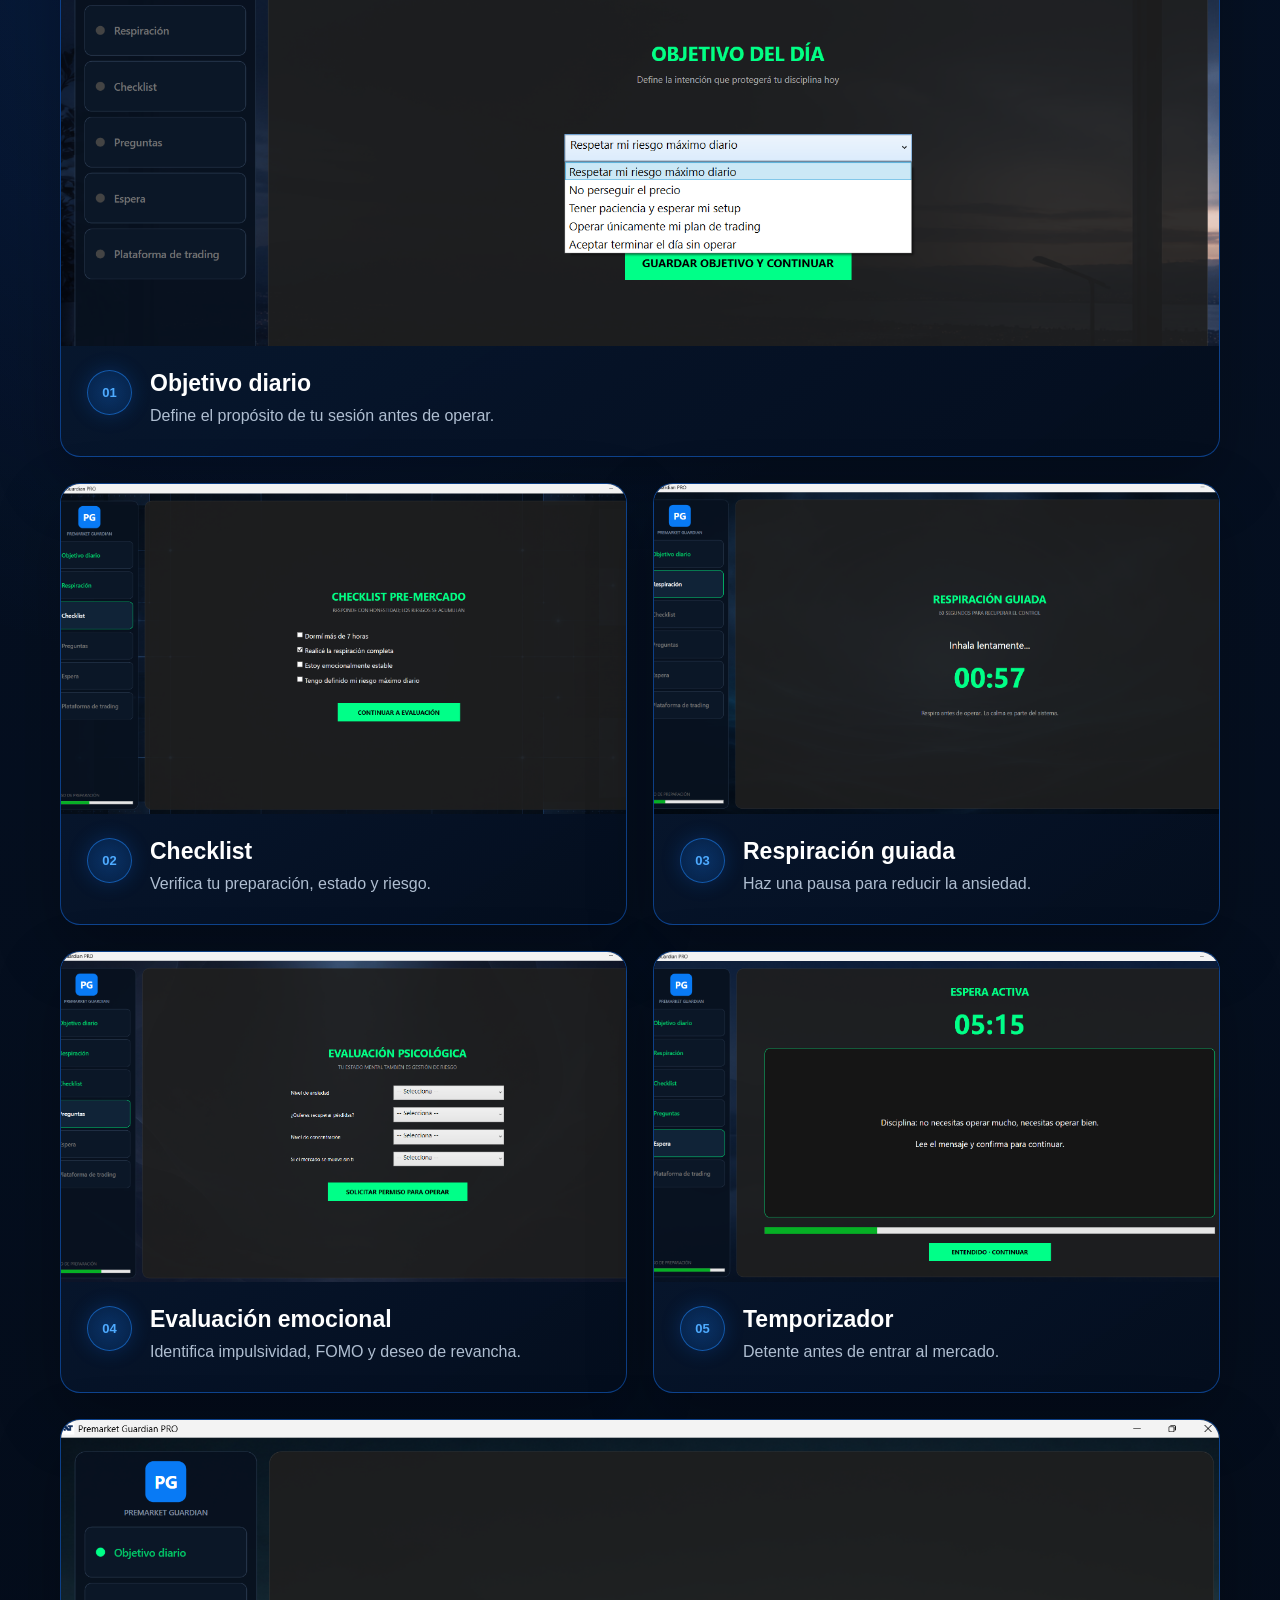
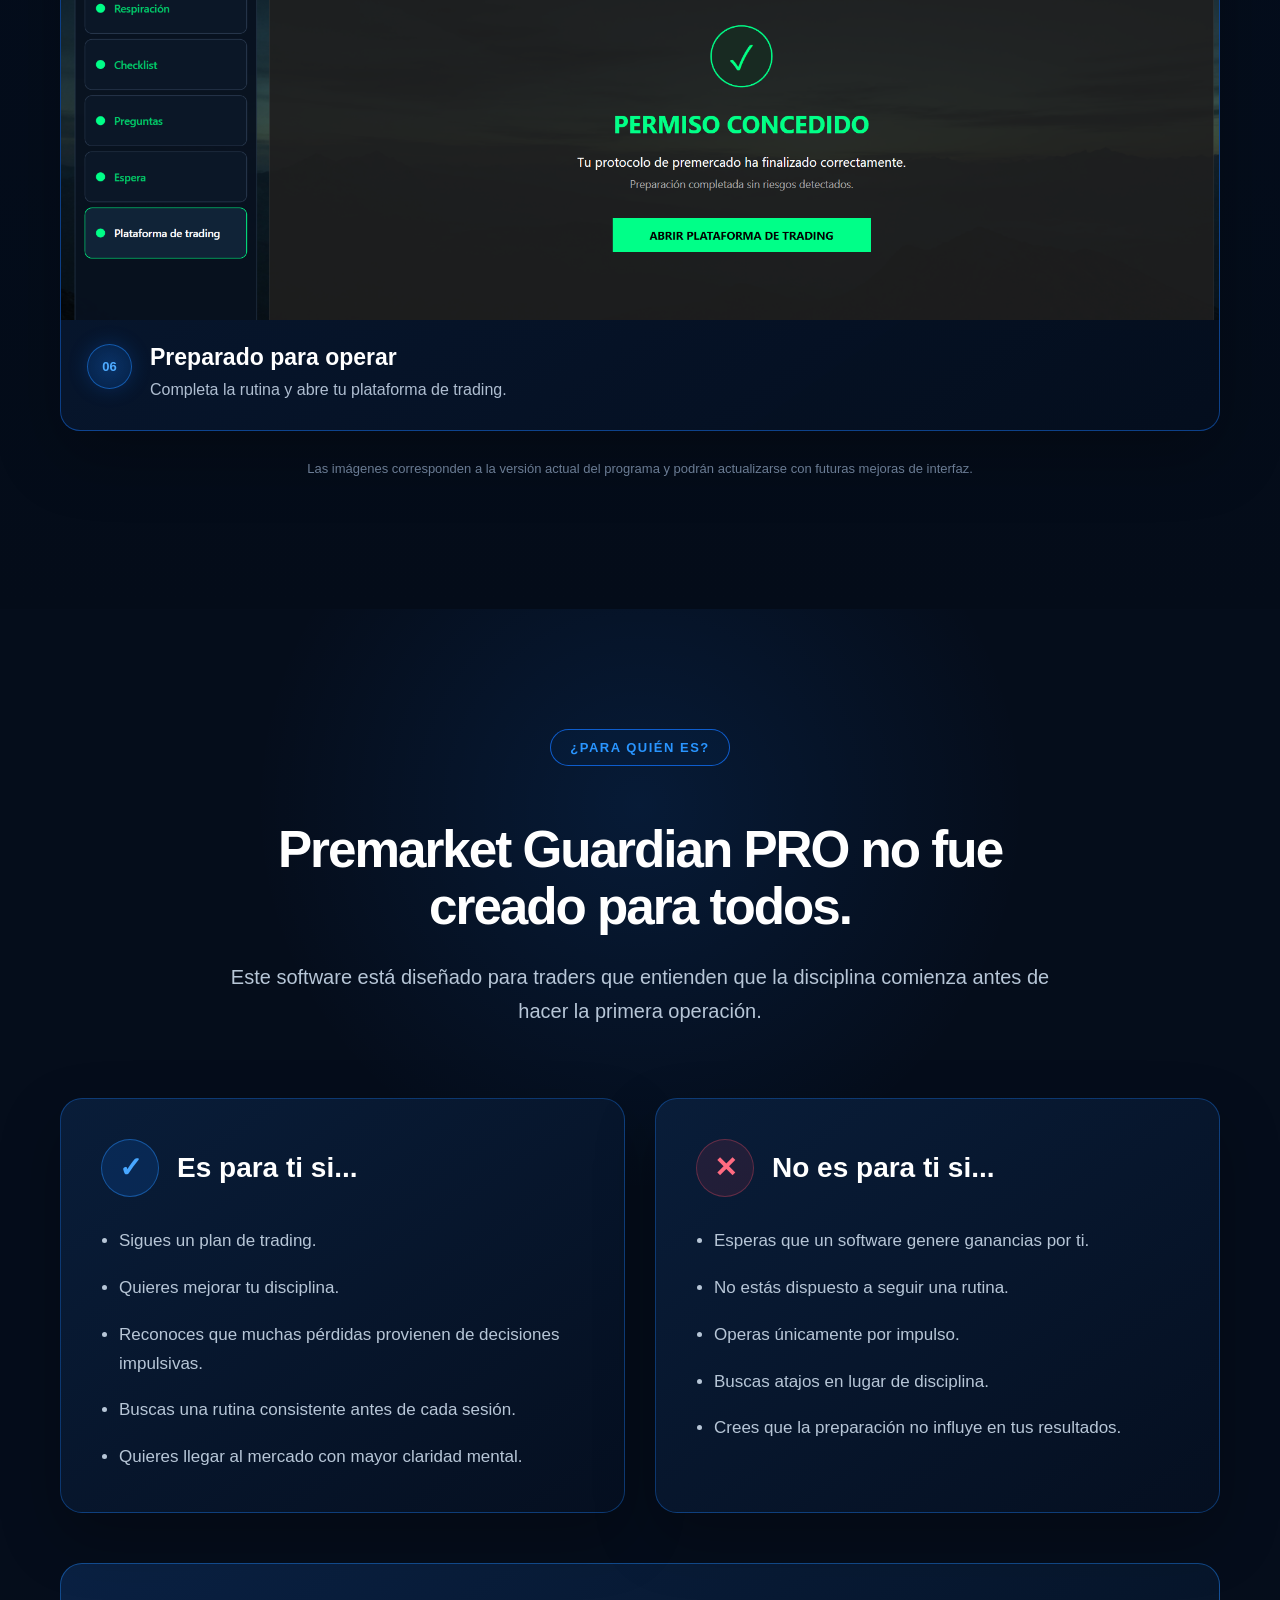
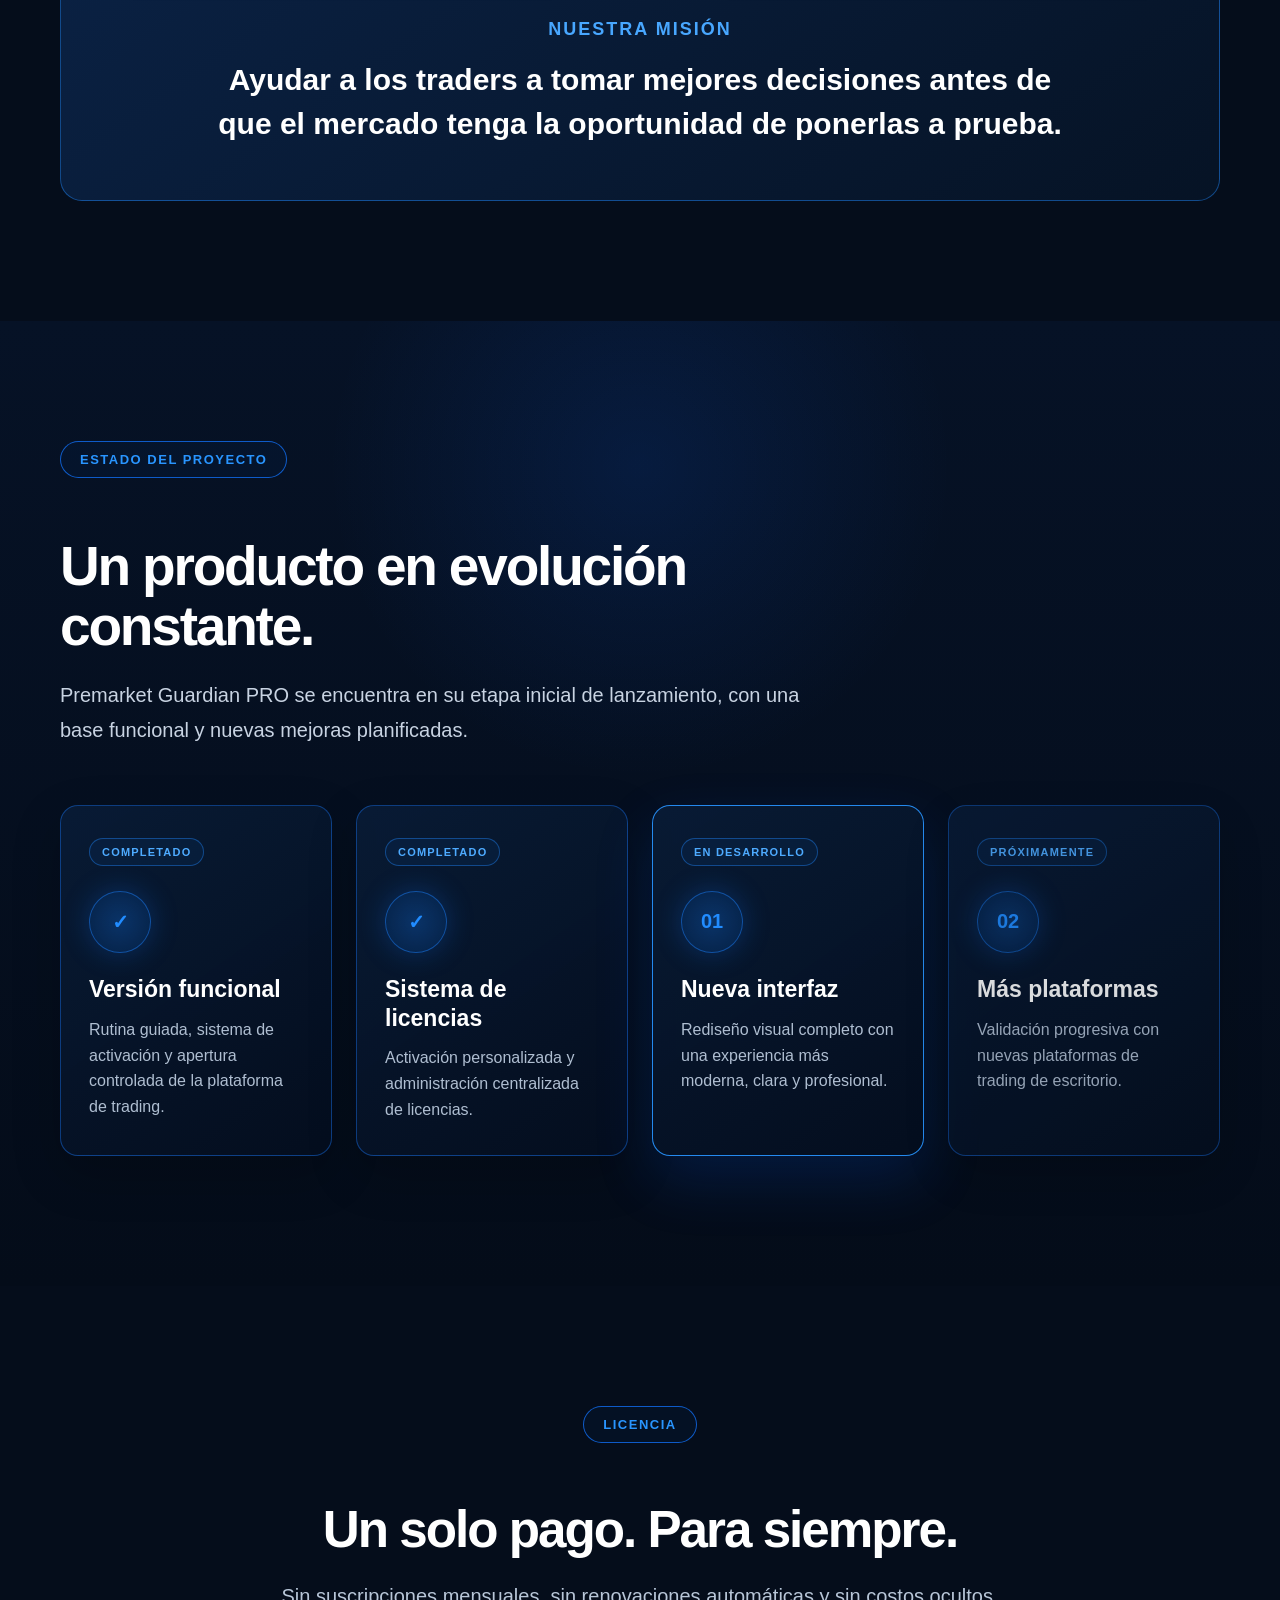
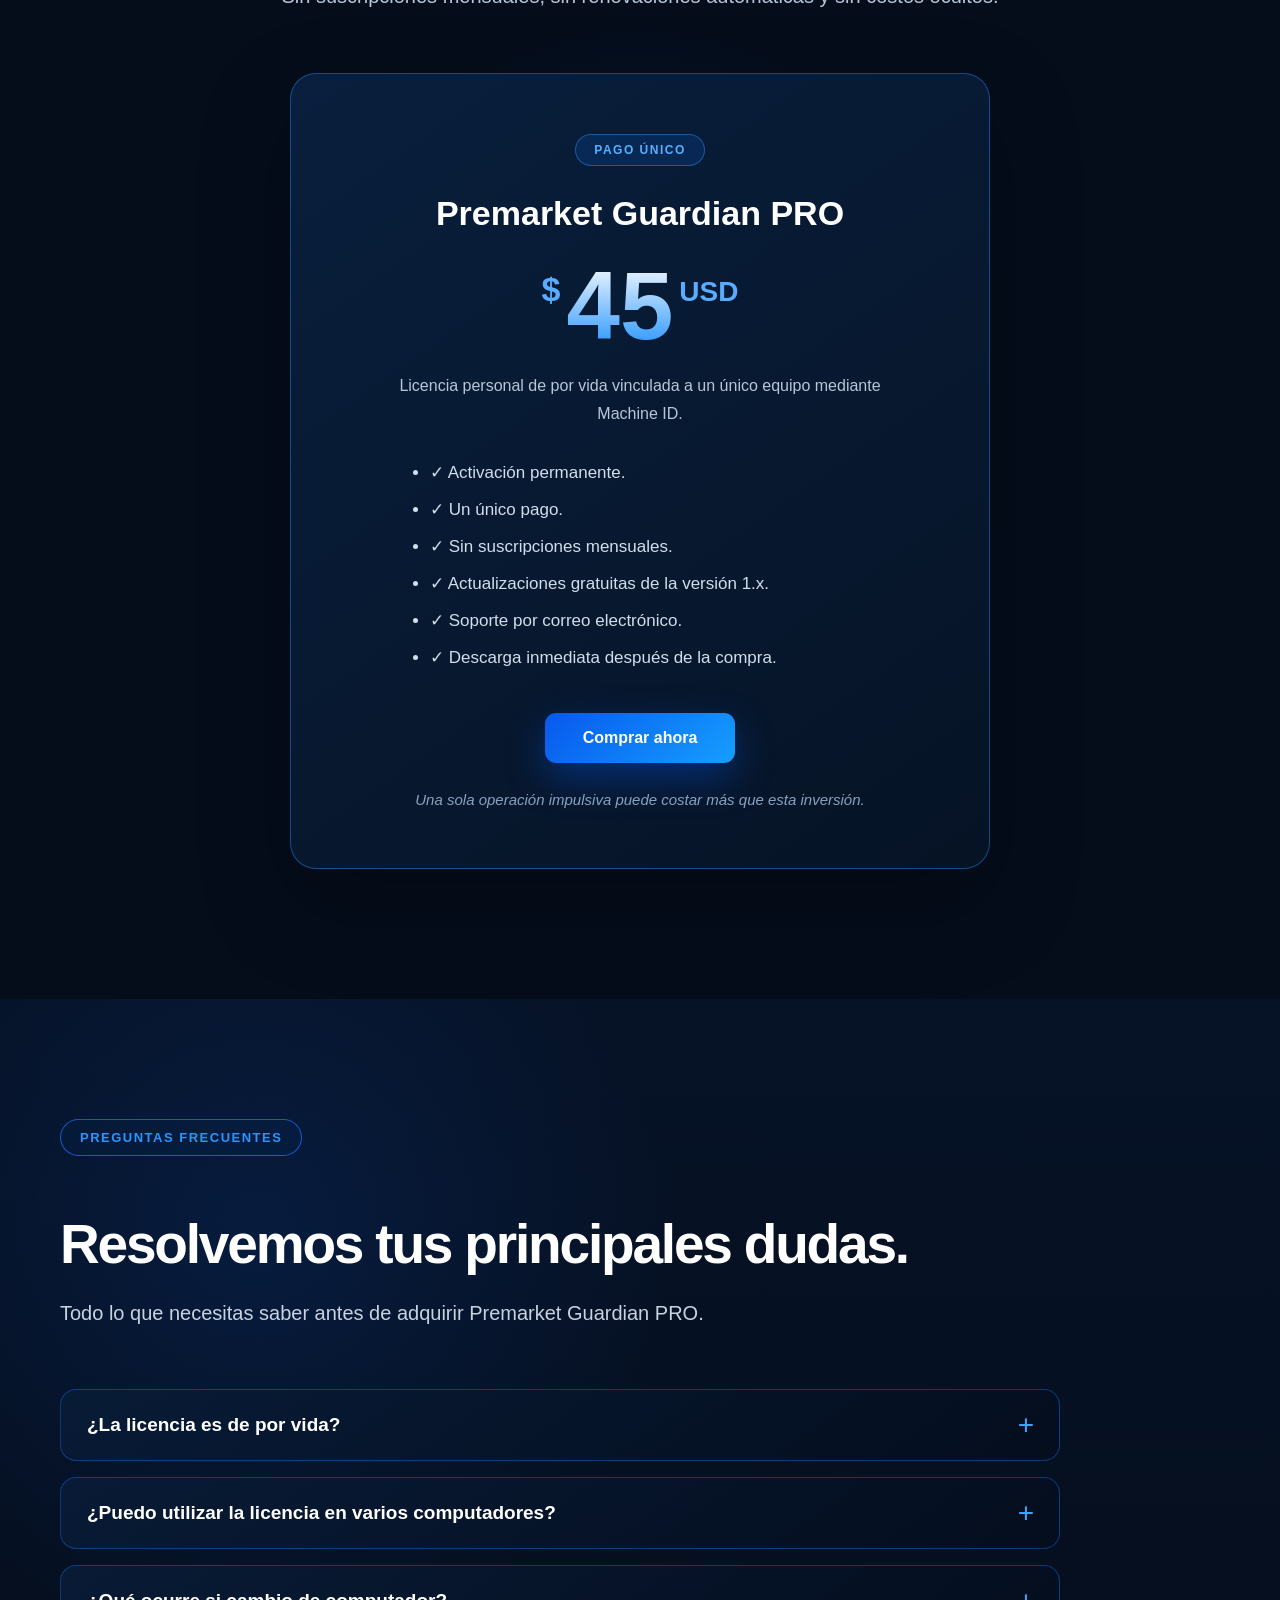
==== commit aa9ad5ee: "Actualizar imagenes de nueva interfaz" ====
--- a/index.html
+++ b/index.html
@@ -337,7 +337,7 @@
 
         <!-- SECCIÓN DE LA SOLUCIÓN -->
 
-        <section class="solution-section" id="como-funciona">
+        <section class="solution-section" >
 
             <div class="container solution-layout">
 
